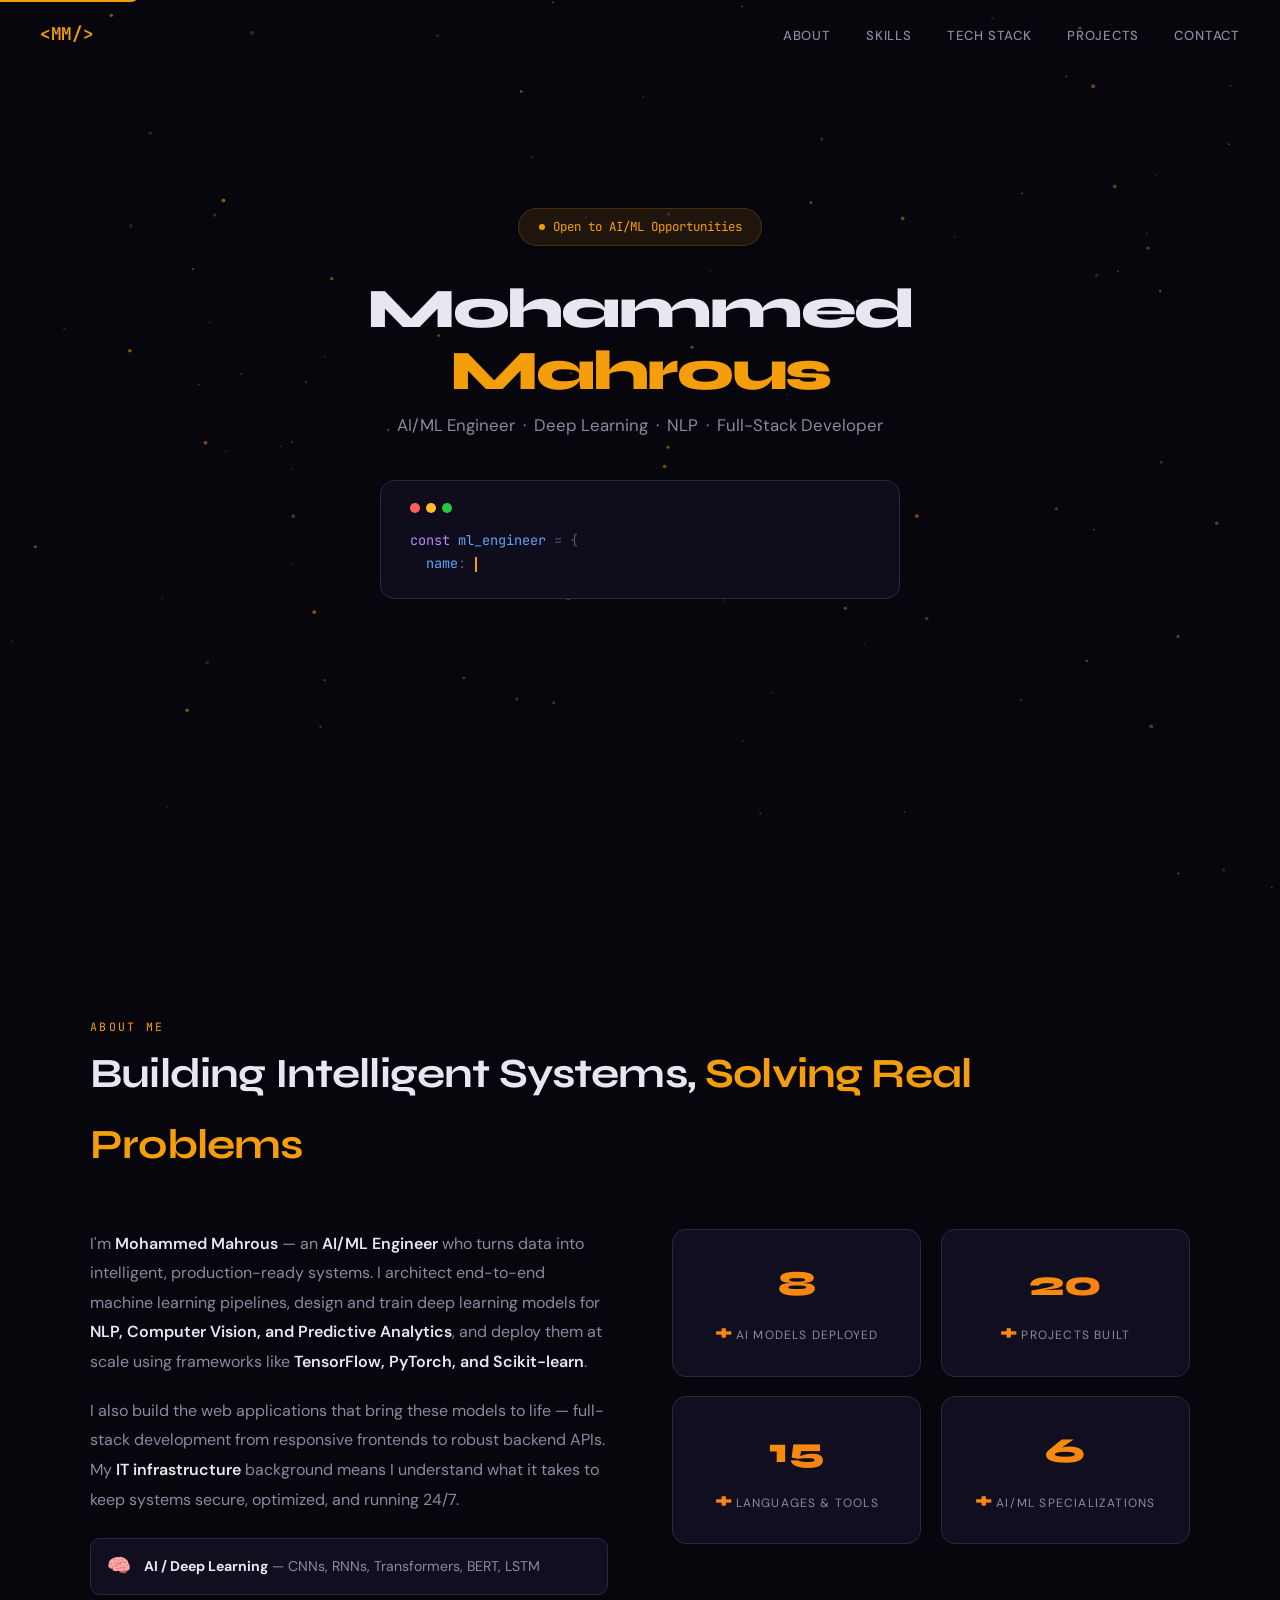
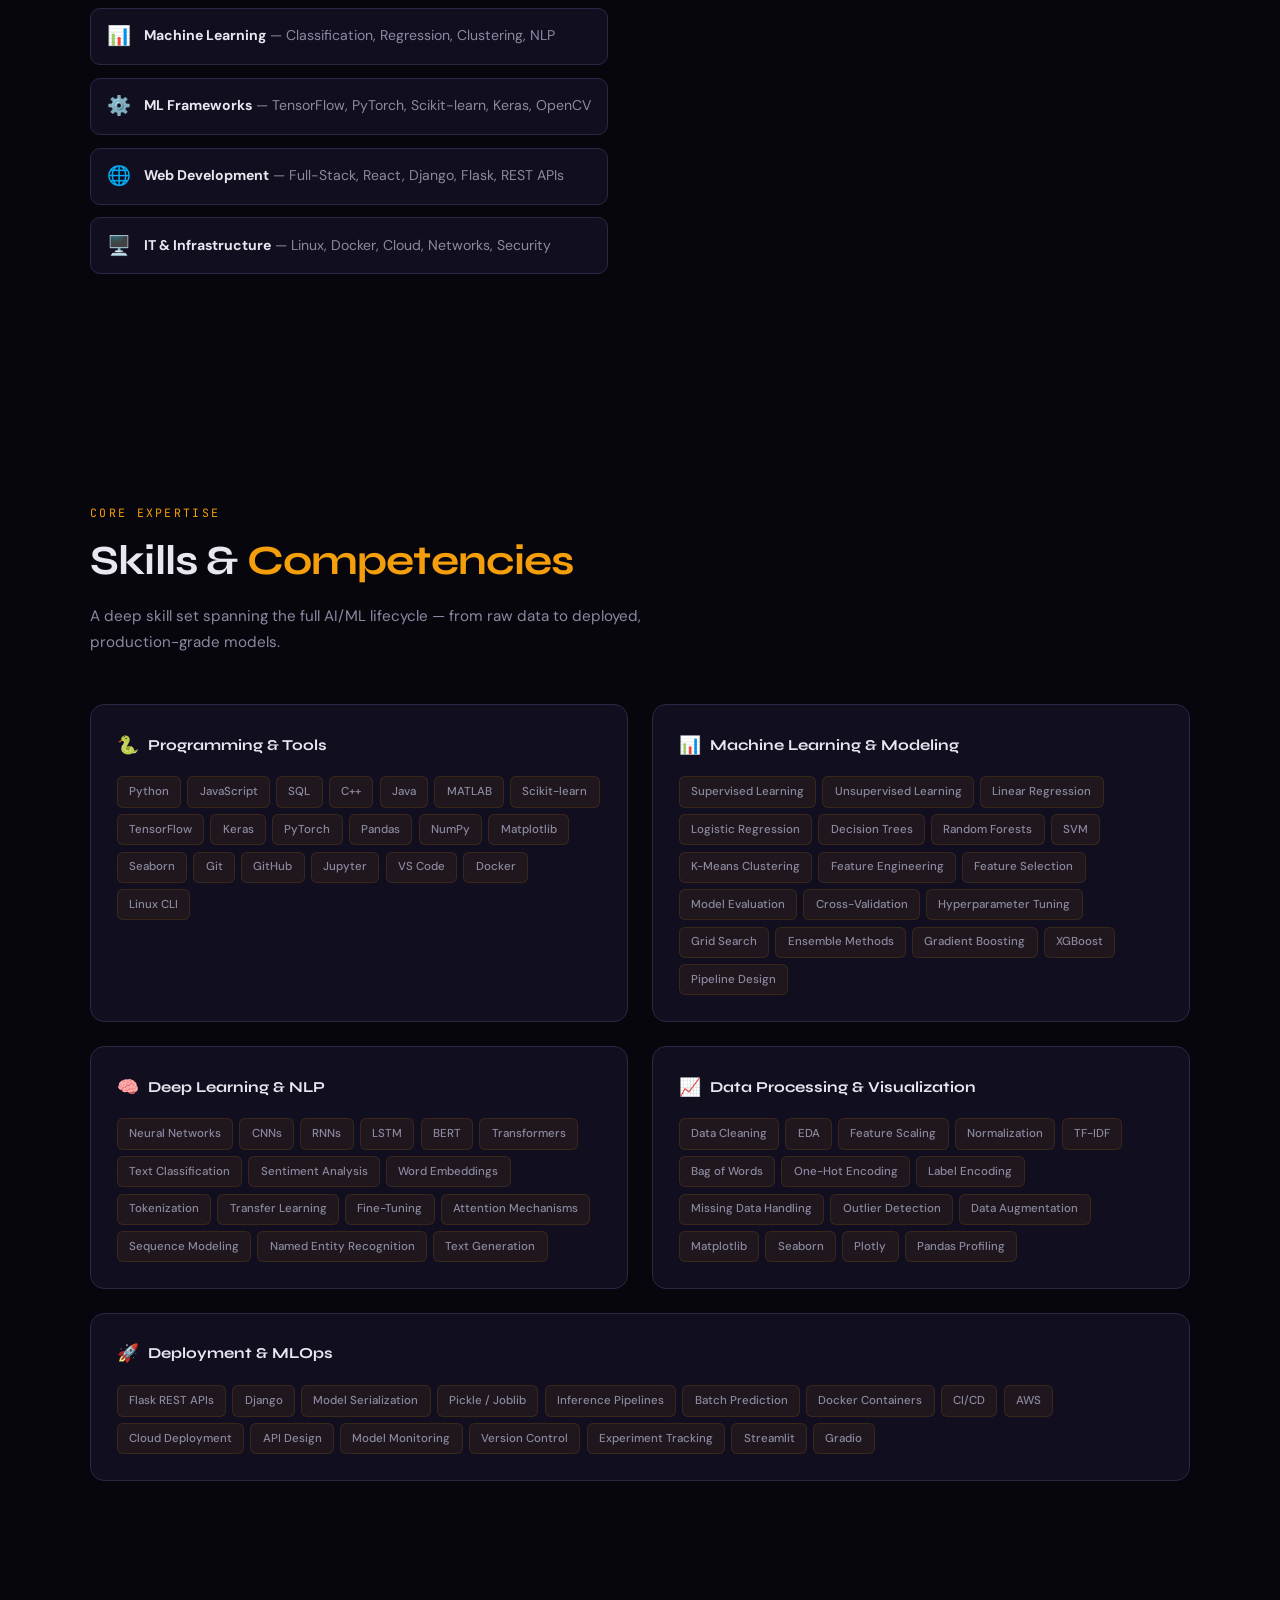
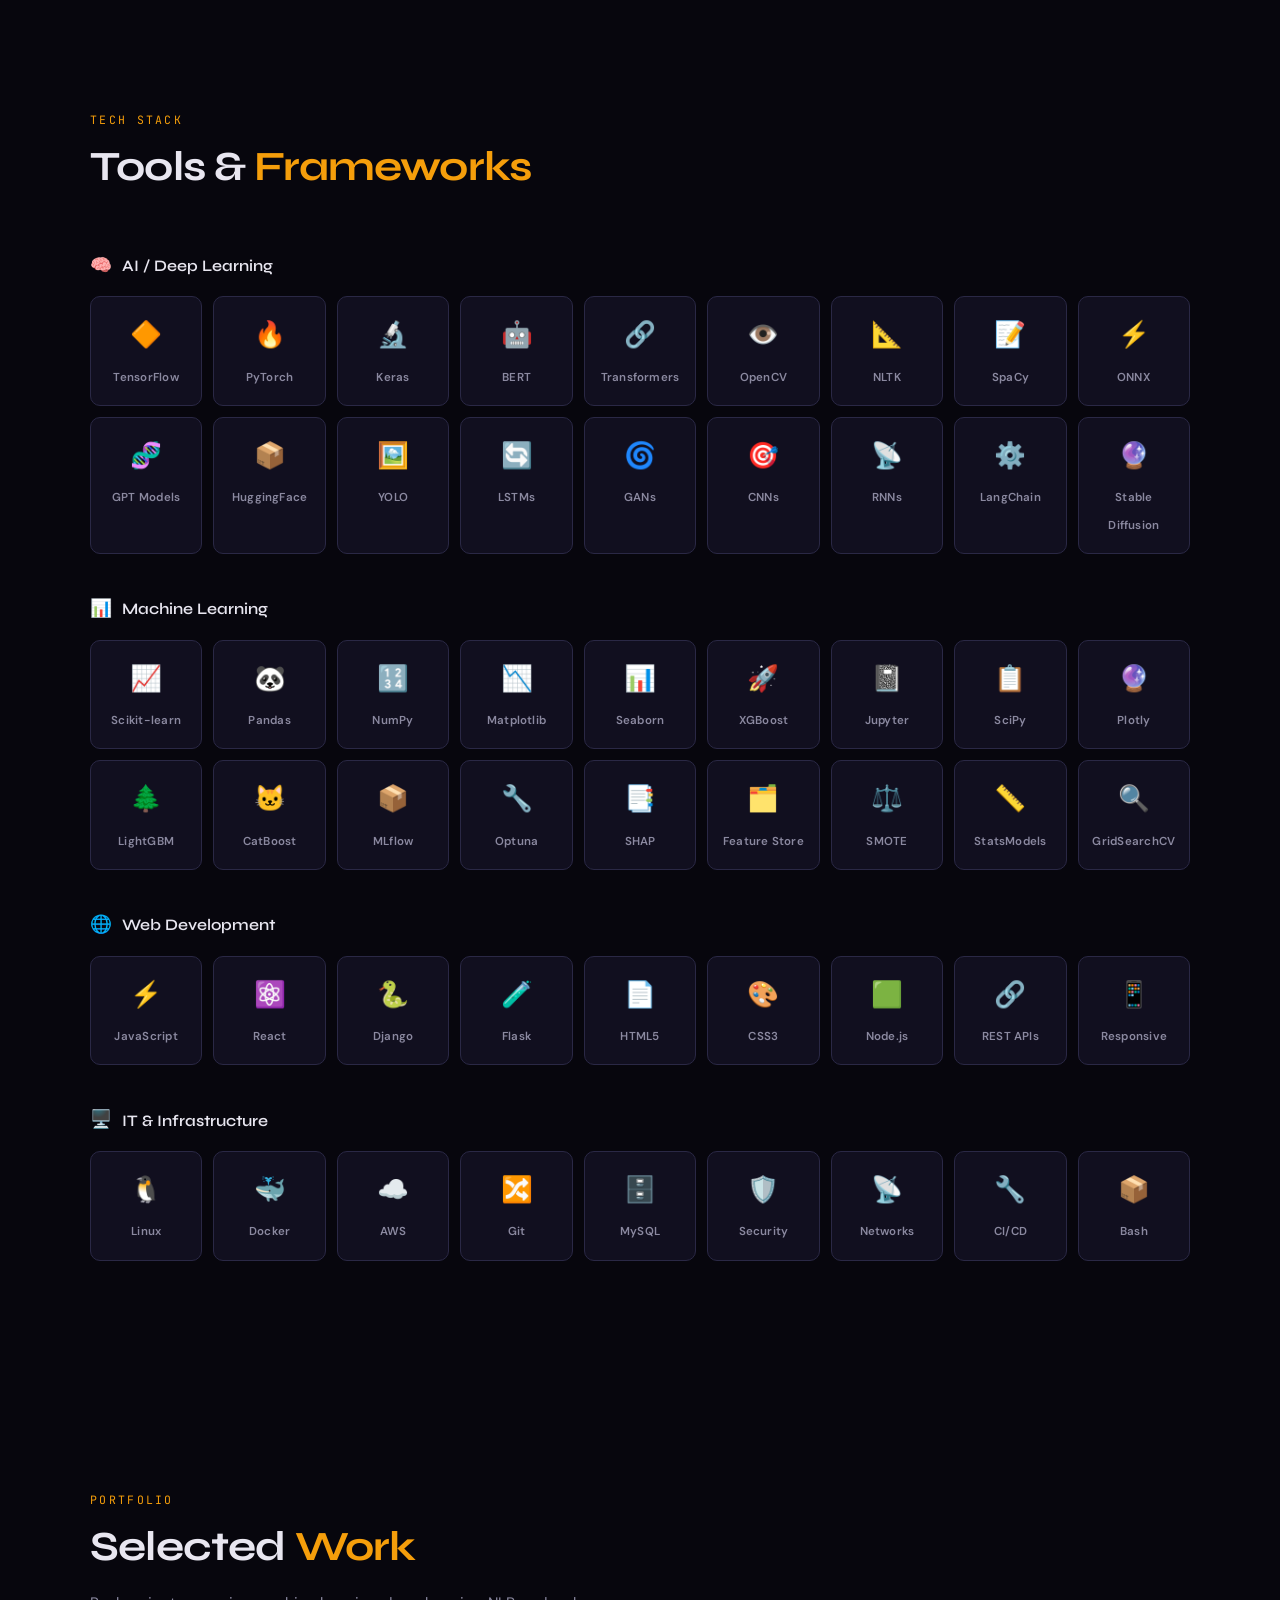
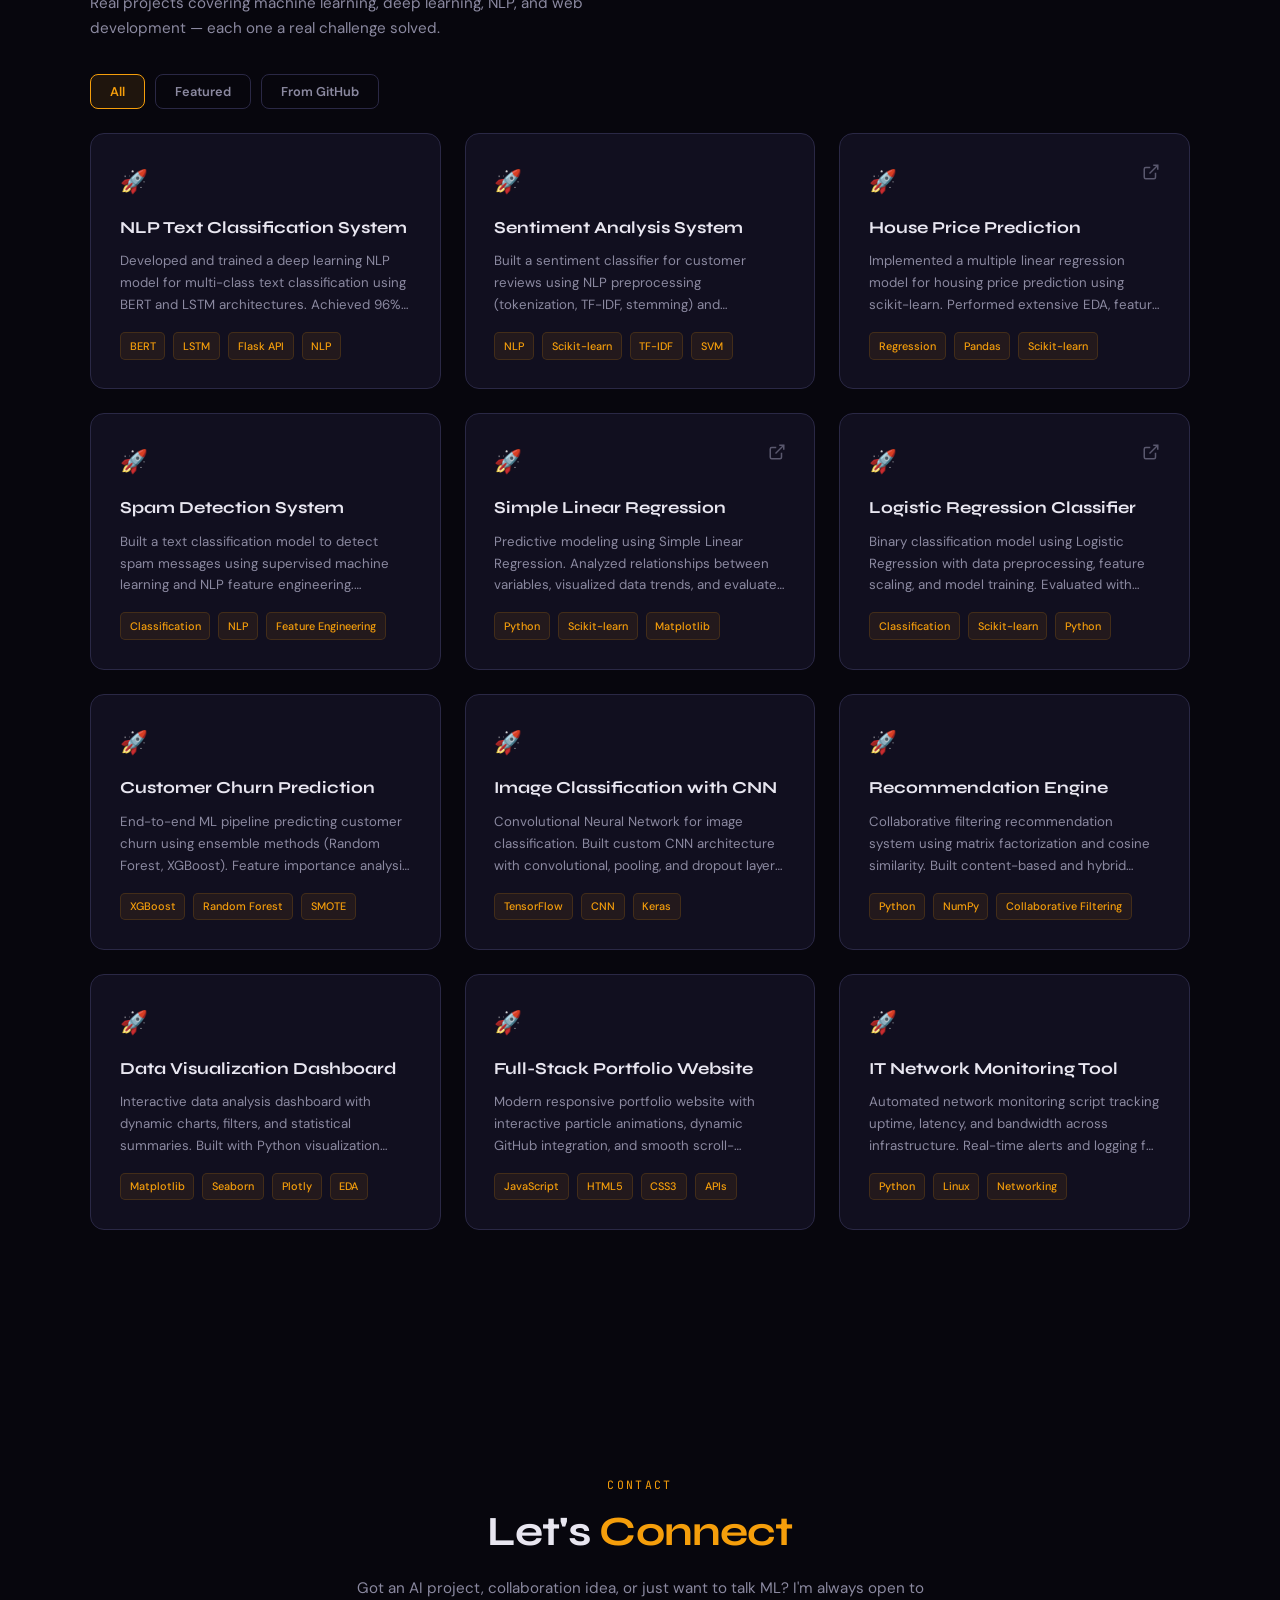
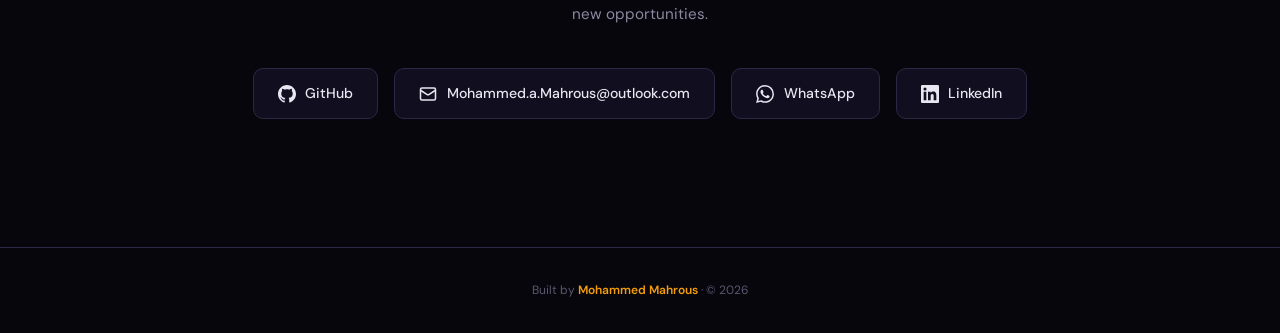
==== index.html @ 6caea6f2 "Improve SEO, accessibility and metadata" ====
<!DOCTYPE html>
<html lang="en">
<head>
<meta charset="UTF-8">
<meta name="viewport" content="width=device-width, initial-scale=1.0">
<title>Mohammed Mahrous — AI/ML Engineer</title>
<meta name="description" content="Mohammed Mahrous — AI/ML Engineer specializing in Deep Learning, NLP, Computer Vision, and Full-Stack Web Development.">
<link rel="canonical" href="https://reanuxm.github.io/">
<link rel="icon" href="favicon.svg" type="image/svg+xml">

<meta property="og:type" content="website">
<meta property="og:url" content="https://reanuxm.github.io/">
<meta property="og:site_name" content="Mohammed Mahrous">
<meta property="og:title" content="Mohammed Mahrous — AI/ML Engineer">
<meta property="og:description" content="AI/ML Engineer specializing in Deep Learning, NLP, Computer Vision, and Full-Stack Web Development.">
<meta property="og:image" content="https://reanuxm.github.io/favicon.svg">

<meta name="twitter:card" content="summary">
<meta name="twitter:title" content="Mohammed Mahrous — AI/ML Engineer">
<meta name="twitter:description" content="AI/ML Engineer specializing in Deep Learning, NLP, Computer Vision, and Full-Stack Web Development.">
<meta name="twitter:image" content="https://reanuxm.github.io/favicon.svg">

<script type="application/ld+json">
{
  "@context": "https://schema.org",
  "@type": "Person",
  "name": "Mohammed Mahrous",
  "jobTitle": "AI/ML Engineer",
  "url": "https://reanuxm.github.io/",
  "email": "mailto:Mohammed.a.Mahrous@outlook.com",
  "sameAs": [
    "https://github.com/ReanuxM",
    "https://www.linkedin.com/in/mohammed-a-mahrous",
    "https://wa.link/co2jyg"
  ],
  "knowsAbout": ["Machine Learning", "Deep Learning", "NLP", "Computer Vision", "Full-Stack Web Development"]
}
</script>

<link rel="preconnect" href="https://fonts.googleapis.com">
<link rel="preconnect" href="https://fonts.gstatic.com" crossorigin>
<link href="https://fonts.googleapis.com/css2?family=Syne:wght@400;500;600;700;800&family=DM+Sans:ital,wght@0,300;0,400;0,500;0,600;0,700;1,400&family=JetBrains+Mono:wght@400;500&display=swap" rel="stylesheet">
<style>
*,*::before,*::after{margin:0;padding:0;box-sizing:border-box}
:root{
  --void:#07060d;--depth:#110f1f;--surface:#1a1831;
  --amber:#f59e0b;--amber-glow:#fbbf24;--amber-dim:rgba(245,158,11,.1);
  --text:#e8e6f0;--text-dim:#8b89a0;--text-muted:#5a586e;--border:#2a2845;
  --gradient:linear-gradient(135deg,#f59e0b,#f97316);
  --font-display:'Syne',sans-serif;
  --font-body:'DM Sans',sans-serif;
  --font-mono:'JetBrains Mono',monospace;
}
html{scroll-behavior:smooth;scrollbar-width:thin;scrollbar-color:var(--amber) var(--void)}
body{font-family:var(--font-body);background:var(--void);color:var(--text);overflow-x:hidden;line-height:1.7}
a{color:inherit;text-decoration:none}
::selection{background:var(--amber);color:var(--void)}

.skip-link{position:absolute;top:-40px;left:0;background:var(--amber);color:var(--void);padding:.6rem 1.2rem;z-index:2000;border-radius:0 0 8px 0;font-weight:600;font-size:.85rem;transition:top .2s ease}
.skip-link:focus{top:0}

a:focus-visible,button:focus-visible,.tab-btn:focus-visible,.nav-toggle:focus-visible{outline:2px solid var(--amber);outline-offset:3px;border-radius:4px}

.scroll-progress{position:fixed;top:0;left:0;height:2px;background:var(--gradient);z-index:1001;width:0}

/* NAV */
nav{position:fixed;top:0;width:100%;padding:1.2rem 2.5rem;display:flex;justify-content:space-between;align-items:center;z-index:1000;transition:all .4s ease}
nav.scrolled{background:rgba(7,6,13,.88);backdrop-filter:blur(24px);border-bottom:1px solid var(--border)}
.nav-logo{font-family:var(--font-mono);font-weight:600;font-size:1.1rem;color:var(--amber);letter-spacing:-.02em}
.nav-links{display:flex;gap:2.2rem;list-style:none}
.nav-links a{font-size:.82rem;font-weight:500;letter-spacing:.06em;text-transform:uppercase;color:var(--text-dim);transition:color .3s;position:relative}
.nav-links a::after{content:'';position:absolute;bottom:-4px;left:0;width:0;height:1.5px;background:var(--amber);transition:width .3s}
.nav-links a:hover::after,.nav-links a.active::after{width:100%}
.nav-links a:hover,.nav-links a.active{color:var(--amber)}
.nav-toggle{display:none;flex-direction:column;gap:5px;cursor:pointer;z-index:1001;background:none;border:none}
.nav-toggle span{width:22px;height:2px;background:var(--text);transition:all .3s;display:block}
.nav-toggle.active span:nth-child(1){transform:rotate(45deg) translate(5px,5px)}
.nav-toggle.active span:nth-child(2){opacity:0}
.nav-toggle.active span:nth-child(3){transform:rotate(-45deg) translate(5px,-5px)}

/* HERO */
.hero{position:relative;min-height:100vh;display:flex;align-items:center;justify-content:center;overflow:hidden}
#particles-canvas{position:absolute;inset:0;z-index:0}
.hero-content{position:relative;z-index:1;text-align:center;padding:2rem;max-width:800px}
.hero-badge{display:inline-flex;align-items:center;gap:.5rem;font-family:var(--font-mono);font-size:.78rem;color:var(--amber);background:var(--amber-dim);border:1px solid rgba(245,158,11,.2);border-radius:100px;padding:.45rem 1.2rem;margin-bottom:2rem;opacity:0;transform:translateY(20px)}
.hero-badge .pulse{width:6px;height:6px;background:var(--amber);border-radius:50%;animation:pulse 2s ease infinite}
@keyframes pulse{0%,100%{box-shadow:0 0 0 0 rgba(245,158,11,.4)}70%{box-shadow:0 0 0 8px rgba(245,158,11,0)}}
.hero-name{font-family:var(--font-display);font-size:clamp(1.8rem,9vw,3.5rem);font-weight:800;letter-spacing:-.04em;line-height:1.12;margin-bottom:.5rem}
.hero-name .name-line{display:block;white-space:nowrap}
.hero-name .char{display:inline-block;opacity:0;transform:translateY(60px) rotateX(-40deg)}
.hero-name .char.show{opacity:1;transform:translateY(0) rotateX(0);transition:all .6s cubic-bezier(.16,1,.3,1)}
.hero-name .fname{color:var(--text)}
.hero-name .lname{color:var(--amber)}
.hero-subtitle{font-size:1.05rem;color:var(--text-dim);margin-bottom:2rem;opacity:0;transform:translateY(15px)}

.code-block{font-family:var(--font-mono);font-size:clamp(.68rem,1.2vw,.85rem);background:rgba(17,15,31,.85);border:1px solid var(--border);border-radius:14px;padding:1.4rem 1.8rem;text-align:left;display:inline-block;margin-top:.5rem;opacity:0;transform:translateY(25px);max-width:520px;width:100%;backdrop-filter:blur(12px)}
.code-dots{display:flex;gap:6px;margin-bottom:1rem}
.code-dots span{width:10px;height:10px;border-radius:50%;display:block}
.code-dots span:nth-child(1){background:#ff5f56}
.code-dots span:nth-child(2){background:#ffbd2e}
.code-dots span:nth-child(3){background:#27c93f}
.code-line{min-height:1.5em;white-space:pre-wrap}
.kw{color:#c084fc}.str{color:#34d399}.punc{color:var(--text-muted)}.prop{color:#60a5fa}.bool{color:#fb923c}
.code-cursor{display:inline-block;width:2px;height:1.1em;background:var(--amber);animation:blink 1s step-end infinite;vertical-align:text-bottom;margin-left:1px}
@keyframes blink{50%{opacity:0}}

.hero-cta{display:flex;gap:1rem;justify-content:center;margin-top:2.5rem;opacity:0;transform:translateY(20px)}
.btn{font-family:var(--font-body);font-weight:600;font-size:.88rem;padding:.85rem 2rem;border-radius:10px;cursor:pointer;transition:all .35s ease;border:none;display:inline-flex;align-items:center;gap:.5rem}
.btn-primary{background:var(--gradient);color:var(--void);box-shadow:0 4px 20px rgba(245,158,11,.2)}
.btn-primary:hover{box-shadow:0 8px 35px rgba(245,158,11,.4);transform:translateY(-3px)}
.btn-ghost{background:transparent;color:var(--text);border:1px solid var(--border)}
.btn-ghost:hover{border-color:var(--amber);color:var(--amber);transform:translateY(-3px)}

.scroll-hint{position:absolute;bottom:2.5rem;left:50%;transform:translateX(-50%);display:flex;flex-direction:column;align-items:center;gap:.5rem;opacity:0}
.scroll-hint.show{animation:fadeUp .6s forwards}
.scroll-hint span{font-size:.68rem;text-transform:uppercase;letter-spacing:.18em;color:var(--text-muted)}
.scroll-line{width:1px;height:36px;position:relative;overflow:hidden}
.scroll-line::after{content:'';position:absolute;top:-100%;left:0;width:100%;height:100%;background:var(--amber);animation:scrollDown 2s ease infinite}
@keyframes scrollDown{0%{top:-100%}50%{top:0}100%{top:100%}}
@keyframes fadeUp{to{opacity:1}}

/* SECTIONS */
section{padding:7rem 2.5rem}
.section-container{max-width:1100px;margin:0 auto}
.section-eyebrow{font-family:var(--font-mono);font-size:.72rem;color:var(--amber);text-transform:uppercase;letter-spacing:.2em;margin-bottom:.6rem}
.section-title{font-family:var(--font-display);font-size:clamp(1.7rem,4vw,2.6rem);font-weight:700;letter-spacing:-.02em;margin-bottom:.5rem}
.section-title em{font-style:normal;color:var(--amber)}
.section-desc{color:var(--text-dim);max-width:580px;font-size:.95rem}

/* ABOUT */
.about-grid{display:grid;grid-template-columns:1fr 1fr;gap:4rem;align-items:start;margin-top:3rem}
.about-text{font-size:1rem;color:var(--text-dim);line-height:1.85}
.about-text p+p{margin-top:1.2rem}
.about-text strong{color:var(--text);font-weight:600}
.about-highlights{display:flex;flex-direction:column;gap:.8rem;margin-top:1.5rem}
.highlight-item{display:flex;align-items:center;gap:.8rem;padding:.7rem 1rem;background:var(--depth);border:1px solid var(--border);border-radius:10px;font-size:.88rem;transition:all .4s ease}
.highlight-item:hover{border-color:var(--amber);transform:translateX(6px);box-shadow:0 4px 20px var(--amber-dim)}
.highlight-item .hi-icon{font-size:1.2rem;flex-shrink:0}
.highlight-item .hi-text{color:var(--text-dim)}
.highlight-item .hi-text strong{color:var(--text)}

.about-stats{display:grid;grid-template-columns:1fr 1fr;gap:1.2rem}
.stat-card{background:var(--depth);border:1px solid var(--border);border-radius:14px;padding:1.5rem;text-align:center;transition:all .45s cubic-bezier(.16,1,.3,1)}
.stat-card:hover{border-color:var(--amber);transform:translateY(-6px);box-shadow:0 12px 40px var(--amber-dim)}
.stat-number{font-family:var(--font-display);font-size:2.2rem;font-weight:800;background:var(--gradient);-webkit-background-clip:text;-webkit-text-fill-color:transparent;background-clip:text;display:block}
.stat-suffix{font-family:var(--font-display);font-size:1.4rem;font-weight:800;background:var(--gradient);-webkit-background-clip:text;-webkit-text-fill-color:transparent;background-clip:text}
.stat-label{font-size:.75rem;color:var(--text-dim);text-transform:uppercase;letter-spacing:.1em;margin-top:.25rem}

/* EXPERTISE (new Skills section) */
.expertise-grid{display:grid;grid-template-columns:1fr 1fr;gap:1.5rem;margin-top:3rem}
.expertise-card{background:var(--depth);border:1px solid var(--border);border-radius:14px;padding:1.6rem;transition:all .45s cubic-bezier(.16,1,.3,1)}
.expertise-card:hover{border-color:var(--amber);transform:translateY(-4px);box-shadow:0 12px 40px var(--amber-dim)}
.expertise-card-title{font-family:var(--font-display);font-size:.95rem;font-weight:700;margin-bottom:1rem;display:flex;align-items:center;gap:.6rem}
.expertise-card-title .ec-icon{font-size:1.1rem}
.expertise-tags{display:flex;flex-wrap:wrap;gap:.4rem}
.expertise-tag{font-size:.72rem;padding:.3rem .7rem;background:rgba(245,158,11,.06);border:1px solid rgba(245,158,11,.12);border-radius:6px;color:var(--text-dim);font-weight:500;transition:all .3s}
.expertise-tag:hover{border-color:var(--amber);color:var(--amber);background:var(--amber-dim)}

/* TECH STACK */
.skills-categories{display:flex;flex-direction:column;gap:2.5rem;margin-top:3rem}
.skill-category-title{font-family:var(--font-display);font-size:1rem;font-weight:600;color:var(--text);margin-bottom:1rem;display:flex;align-items:center;gap:.6rem}
.skill-category-title .cat-icon{font-size:1.1rem}
.skills-row{display:grid;grid-template-columns:repeat(auto-fill,minmax(110px,1fr));gap:.7rem}
.skill-card{background:var(--depth);border:1px solid var(--border);border-radius:10px;padding:1rem .6rem;text-align:center;transition:all .45s cubic-bezier(.16,1,.3,1);cursor:default}
.skill-card:hover{border-color:var(--amber);transform:translateY(-6px) scale(1.04);box-shadow:0 12px 40px var(--amber-dim)}
.skill-icon{font-size:1.6rem;margin-bottom:.3rem;display:block}
.skill-name{font-size:.72rem;font-weight:600;letter-spacing:.02em;color:var(--text-dim)}
.skill-card:hover .skill-name{color:var(--text)}

/* PROJECTS */
.projects-tabs{display:flex;gap:.6rem;margin-top:2rem;margin-bottom:1.5rem;flex-wrap:wrap}
.tab-btn{font-family:var(--font-body);font-size:.8rem;font-weight:600;padding:.5rem 1.2rem;border-radius:8px;border:1px solid var(--border);background:transparent;color:var(--text-dim);cursor:pointer;transition:all .3s}
.tab-btn.active,.tab-btn:hover{border-color:var(--amber);color:var(--amber);background:var(--amber-dim)}
.projects-grid{display:grid;grid-template-columns:repeat(auto-fill,minmax(320px,1fr));gap:1.5rem}
.project-card{background:var(--depth);border:1px solid var(--border);border-radius:14px;padding:1.8rem;transition:all .5s cubic-bezier(.16,1,.3,1);position:relative;overflow:hidden}
.project-card::before{content:'';position:absolute;top:0;left:0;right:0;height:2px;background:var(--gradient);opacity:0;transition:opacity .4s}
.project-card:hover{border-color:var(--amber);transform:translateY(-8px);box-shadow:0 20px 60px rgba(0,0,0,.5)}
.project-card:hover::before{opacity:1}
.project-header{display:flex;justify-content:space-between;align-items:flex-start;margin-bottom:.8rem}
.project-icon{font-size:1.4rem}
.project-links a{color:var(--text-muted);transition:color .3s;display:flex;align-items:center}
.project-links a:hover{color:var(--amber)}
.project-name{font-family:var(--font-display);font-size:1.05rem;font-weight:700;margin-bottom:.5rem}
.project-desc{font-size:.83rem;color:var(--text-dim);line-height:1.65;margin-bottom:1rem;display:-webkit-box;-webkit-line-clamp:3;-webkit-box-orient:vertical;overflow:hidden}
.project-meta{display:flex;gap:.5rem;flex-wrap:wrap}
.project-tag{font-size:.68rem;padding:.22rem .55rem;background:rgba(245,158,11,.08);border:1px solid rgba(245,158,11,.15);border-radius:5px;color:var(--amber);font-weight:500}
.project-lang{display:flex;align-items:center;gap:.3rem;font-size:.72rem;color:var(--text-dim)}
.lang-dot{width:8px;height:8px;border-radius:50%;display:inline-block}
.project-stat{display:flex;align-items:center;gap:.2rem;font-size:.72rem;color:var(--text-dim)}
.projects-loading{text-align:center;padding:3rem;color:var(--text-dim);font-family:var(--font-mono);font-size:.82rem}
.spinner{width:28px;height:28px;border:2px solid var(--border);border-top-color:var(--amber);border-radius:50%;animation:spin 1s linear infinite;margin:0 auto 1rem}
@keyframes spin{to{transform:rotate(360deg)}}

/* CONTACT */
.contact-section{text-align:center;padding:8rem 2.5rem}
.contact-section .section-desc{margin-left:auto;margin-right:auto;margin-bottom:2.5rem}
.contact-links{display:flex;gap:1rem;justify-content:center;flex-wrap:wrap}
.contact-link{display:flex;align-items:center;gap:.6rem;padding:.8rem 1.5rem;background:var(--depth);border:1px solid var(--border);border-radius:10px;font-weight:500;font-size:.88rem;transition:all .4s cubic-bezier(.16,1,.3,1)}
.contact-link:hover{border-color:var(--amber);color:var(--amber);transform:translateY(-4px);box-shadow:0 10px 30px var(--amber-dim)}
.contact-link svg{width:18px;height:18px;flex-shrink:0}
.copy-toast{position:absolute;top:-32px;left:50%;transform:translateX(-50%) translateY(8px);background:var(--amber);color:var(--void);font-size:.72rem;font-weight:700;padding:.3rem .8rem;border-radius:6px;opacity:0;pointer-events:none;transition:all .3s ease;white-space:nowrap}
.copy-toast.show{opacity:1;transform:translateX(-50%) translateY(0)}

footer{text-align:center;padding:2rem;border-top:1px solid var(--border);font-size:.75rem;color:var(--text-muted)}
footer strong{color:var(--amber);font-weight:600}

.reveal{opacity:0;transform:translateY(35px);transition:all .8s cubic-bezier(.16,1,.3,1)}
.reveal.visible{opacity:1;transform:translateY(0)}
.reveal-d1{transition-delay:.1s}.reveal-d2{transition-delay:.2s}.reveal-d3{transition-delay:.3s}.reveal-d4{transition-delay:.4s}.reveal-d5{transition-delay:.5s}

@media(max-width:768px){
  nav{padding:1rem 1.5rem}
  .nav-links{position:fixed;top:0;right:-100%;width:72%;height:100vh;background:rgba(17,15,31,.97);backdrop-filter:blur(20px);flex-direction:column;justify-content:center;align-items:center;gap:2rem;transition:right .4s ease;border-left:1px solid var(--border)}
  .nav-links.open{right:0}
  .nav-toggle{display:flex}
  .about-grid{grid-template-columns:1fr;gap:2.5rem}
  .expertise-grid{grid-template-columns:1fr}
  .skills-row{grid-template-columns:repeat(auto-fill,minmax(85px,1fr))}
  .projects-grid{grid-template-columns:1fr}
  .hero-cta{flex-direction:column;align-items:center}
  .code-block{padding:1rem 1.2rem}
  .contact-links{flex-direction:column;align-items:center}
  section{padding:4.5rem 1.2rem}
  .contact-section{padding:5rem 1.2rem}
}
@media(prefers-reduced-motion:reduce){
  *{animation-duration:.01ms!important;transition-duration:.01ms!important}
  .hero-name .char{opacity:1!important;transform:none!important}
  .reveal{opacity:1;transform:none}
}
</style>
</head>
<body>

<a href="#main" class="skip-link">Skip to content</a>

<div class="scroll-progress" id="scrollProgress"></div>

<nav id="navbar">
  <a href="#" class="nav-logo">&lt;MM/&gt;</a>
  <ul class="nav-links" id="navLinks">
    <li><a href="#about">About</a></li>
    <li><a href="#expertise">Skills</a></li>
    <li><a href="#stack">Tech Stack</a></li>
    <li><a href="#projects">Projects</a></li>
    <li><a href="#contact">Contact</a></li>
  </ul>
  <button class="nav-toggle" id="navToggle" aria-label="Toggle menu" aria-expanded="false" aria-controls="navLinks">
    <span></span><span></span><span></span>
  </button>
</nav>

<main id="main">
<!-- HERO -->
<section class="hero" id="hero">
  <canvas id="particles-canvas" aria-hidden="true"></canvas>
  <div class="hero-content">
    <div class="hero-badge" id="heroBadge"><span class="pulse" aria-hidden="true"></span>Open to AI/ML Opportunities</div>
    <h1 class="hero-name" id="heroName"></h1>
    <p class="hero-subtitle" id="heroSub">AI/ML Engineer &nbsp;·&nbsp; Deep Learning &nbsp;·&nbsp; NLP &nbsp;·&nbsp; Full-Stack Developer</p>
    <div class="code-block" id="codeBlock">
      <div class="code-dots" aria-hidden="true"><span></span><span></span><span></span></div>
      <div id="codeContent"></div>
    </div>
    <div class="hero-cta" id="heroCta">
      <a href="#projects" class="btn btn-primary">
        <svg width="16" height="16" viewBox="0 0 24 24" fill="none" stroke="currentColor" stroke-width="2.5"><path d="M2 3h6a4 4 0 0 1 4 4v14a3 3 0 0 0-3-3H2z"/><path d="M22 3h-6a4 4 0 0 0-4 4v14a3 3 0 0 1 3-3h7z"/></svg>
        View My Work
      </a>
      <a href="#contact" class="btn btn-ghost">Get In Touch</a>
    </div>
  </div>
  <div class="scroll-hint" id="scrollHint"><span>Scroll</span><div class="scroll-line" aria-hidden="true"></div></div>
</section>

<!-- ABOUT -->
<section id="about">
  <div class="section-container">
    <div class="reveal">
      <span class="section-eyebrow">About Me</span>
      <h2 class="section-title">Building Intelligent Systems, <em>Solving Real Problems</em></h2>
    </div>
    <div class="about-grid">
      <div class="reveal reveal-d1">
        <div class="about-text">
          <p>I'm <strong>Mohammed Mahrous</strong> — an <strong>AI/ML Engineer</strong> who turns data into intelligent, production-ready systems. I architect end-to-end machine learning pipelines, design and train deep learning models for <strong>NLP, Computer Vision, and Predictive Analytics</strong>, and deploy them at scale using frameworks like <strong>TensorFlow, PyTorch, and Scikit-learn</strong>.</p>
          <p>I also build the web applications that bring these models to life — full-stack development from responsive frontends to robust backend APIs. My <strong>IT infrastructure</strong> background means I understand what it takes to keep systems secure, optimized, and running 24/7.</p>
        </div>
        <div class="about-highlights">
          <div class="highlight-item"><span class="hi-icon" aria-hidden="true">🧠</span><span class="hi-text"><strong>AI / Deep Learning</strong> — CNNs, RNNs, Transformers, BERT, LSTM</span></div>
          <div class="highlight-item"><span class="hi-icon" aria-hidden="true">📊</span><span class="hi-text"><strong>Machine Learning</strong> — Classification, Regression, Clustering, NLP</span></div>
          <div class="highlight-item"><span class="hi-icon" aria-hidden="true">⚙️</span><span class="hi-text"><strong>ML Frameworks</strong> — TensorFlow, PyTorch, Scikit-learn, Keras, OpenCV</span></div>
          <div class="highlight-item"><span class="hi-icon" aria-hidden="true">🌐</span><span class="hi-text"><strong>Web Development</strong> — Full-Stack, React, Django, Flask, REST APIs</span></div>
          <div class="highlight-item"><span class="hi-icon" aria-hidden="true">🖥️</span><span class="hi-text"><strong>IT & Infrastructure</strong> — Linux, Docker, Cloud, Networks, Security</span></div>
        </div>
      </div>
      <div class="about-stats reveal reveal-d2">
        <div class="stat-card">
          <span><span class="stat-number" id="modelCount">0</span><span class="stat-suffix">+</span></span>
          <span class="stat-label">AI Models Deployed</span>
        </div>
        <div class="stat-card">
          <span><span class="stat-number" id="projectCount">0</span><span class="stat-suffix">+</span></span>
          <span class="stat-label">Projects Built</span>
        </div>
        <div class="stat-card">
          <span><span class="stat-number" id="langCount">0</span><span class="stat-suffix">+</span></span>
          <span class="stat-label">Languages & Tools</span>
        </div>
        <div class="stat-card">
          <span><span class="stat-number" id="specCount">0</span><span class="stat-suffix">+</span></span>
          <span class="stat-label">AI/ML Specializations</span>
        </div>
      </div>
    </div>
  </div>
</section>

<!-- EXPERTISE / SKILLS -->
<section id="expertise">
  <div class="section-container">
    <div class="reveal">
      <span class="section-eyebrow">Core Expertise</span>
      <h2 class="section-title">Skills & <em>Competencies</em></h2>
      <p class="section-desc">A deep skill set spanning the full AI/ML lifecycle — from raw data to deployed, production-grade models.</p>
    </div>
    <div class="expertise-grid">
      <div class="expertise-card reveal reveal-d1">
        <div class="expertise-card-title"><span class="ec-icon" aria-hidden="true">🐍</span> Programming & Tools</div>
        <div class="expertise-tags">
          <span class="expertise-tag">Python</span><span class="expertise-tag">JavaScript</span><span class="expertise-tag">SQL</span>
          <span class="expertise-tag">C++</span><span class="expertise-tag">Java</span><span class="expertise-tag">MATLAB</span>
          <span class="expertise-tag">Scikit-learn</span><span class="expertise-tag">TensorFlow</span><span class="expertise-tag">Keras</span>
          <span class="expertise-tag">PyTorch</span><span class="expertise-tag">Pandas</span><span class="expertise-tag">NumPy</span>
          <span class="expertise-tag">Matplotlib</span><span class="expertise-tag">Seaborn</span>
          <span class="expertise-tag">Git</span><span class="expertise-tag">GitHub</span><span class="expertise-tag">Jupyter</span>
          <span class="expertise-tag">VS Code</span><span class="expertise-tag">Docker</span><span class="expertise-tag">Linux CLI</span>
        </div>
      </div>
      <div class="expertise-card reveal reveal-d2">
        <div class="expertise-card-title"><span class="ec-icon" aria-hidden="true">📊</span> Machine Learning & Modeling</div>
        <div class="expertise-tags">
          <span class="expertise-tag">Supervised Learning</span><span class="expertise-tag">Unsupervised Learning</span>
          <span class="expertise-tag">Linear Regression</span><span class="expertise-tag">Logistic Regression</span>
          <span class="expertise-tag">Decision Trees</span><span class="expertise-tag">Random Forests</span>
          <span class="expertise-tag">SVM</span><span class="expertise-tag">K-Means Clustering</span>
          <span class="expertise-tag">Feature Engineering</span><span class="expertise-tag">Feature Selection</span>
          <span class="expertise-tag">Model Evaluation</span><span class="expertise-tag">Cross-Validation</span>
          <span class="expertise-tag">Hyperparameter Tuning</span><span class="expertise-tag">Grid Search</span>
          <span class="expertise-tag">Ensemble Methods</span><span class="expertise-tag">Gradient Boosting</span>
          <span class="expertise-tag">XGBoost</span><span class="expertise-tag">Pipeline Design</span>
        </div>
      </div>
      <div class="expertise-card reveal reveal-d3">
        <div class="expertise-card-title"><span class="ec-icon" aria-hidden="true">🧠</span> Deep Learning & NLP</div>
        <div class="expertise-tags">
          <span class="expertise-tag">Neural Networks</span><span class="expertise-tag">CNNs</span>
          <span class="expertise-tag">RNNs</span><span class="expertise-tag">LSTM</span>
          <span class="expertise-tag">BERT</span><span class="expertise-tag">Transformers</span>
          <span class="expertise-tag">Text Classification</span><span class="expertise-tag">Sentiment Analysis</span>
          <span class="expertise-tag">Word Embeddings</span><span class="expertise-tag">Tokenization</span>
          <span class="expertise-tag">Transfer Learning</span><span class="expertise-tag">Fine-Tuning</span>
          <span class="expertise-tag">Attention Mechanisms</span><span class="expertise-tag">Sequence Modeling</span>
          <span class="expertise-tag">Named Entity Recognition</span><span class="expertise-tag">Text Generation</span>
        </div>
      </div>
      <div class="expertise-card reveal reveal-d4">
        <div class="expertise-card-title"><span class="ec-icon" aria-hidden="true">📈</span> Data Processing & Visualization</div>
        <div class="expertise-tags">
          <span class="expertise-tag">Data Cleaning</span><span class="expertise-tag">EDA</span>
          <span class="expertise-tag">Feature Scaling</span><span class="expertise-tag">Normalization</span>
          <span class="expertise-tag">TF-IDF</span><span class="expertise-tag">Bag of Words</span>
          <span class="expertise-tag">One-Hot Encoding</span><span class="expertise-tag">Label Encoding</span>
          <span class="expertise-tag">Missing Data Handling</span><span class="expertise-tag">Outlier Detection</span>
          <span class="expertise-tag">Data Augmentation</span>
          <span class="expertise-tag">Matplotlib</span><span class="expertise-tag">Seaborn</span>
          <span class="expertise-tag">Plotly</span><span class="expertise-tag">Pandas Profiling</span>
        </div>
      </div>
      <div class="expertise-card reveal reveal-d5" style="grid-column:1/-1">
        <div class="expertise-card-title"><span class="ec-icon" aria-hidden="true">🚀</span> Deployment & MLOps</div>
        <div class="expertise-tags">
          <span class="expertise-tag">Flask REST APIs</span><span class="expertise-tag">Django</span>
          <span class="expertise-tag">Model Serialization</span><span class="expertise-tag">Pickle / Joblib</span>
          <span class="expertise-tag">Inference Pipelines</span><span class="expertise-tag">Batch Prediction</span>
          <span class="expertise-tag">Docker Containers</span><span class="expertise-tag">CI/CD</span>
          <span class="expertise-tag">AWS</span><span class="expertise-tag">Cloud Deployment</span>
          <span class="expertise-tag">API Design</span><span class="expertise-tag">Model Monitoring</span>
          <span class="expertise-tag">Version Control</span><span class="expertise-tag">Experiment Tracking</span>
          <span class="expertise-tag">Streamlit</span><span class="expertise-tag">Gradio</span>
        </div>
      </div>
    </div>
  </div>
</section>

<!-- TECH STACK -->
<section id="stack">
  <div class="section-container">
    <div class="reveal">
      <span class="section-eyebrow">Tech Stack</span>
      <h2 class="section-title">Tools & <em>Frameworks</em></h2>
    </div>
    <div class="skills-categories">
      <div class="reveal reveal-d1">
        <div class="skill-category-title"><span class="cat-icon" aria-hidden="true">🧠</span> AI / Deep Learning</div>
        <div class="skills-row">
          <div class="skill-card"><span class="skill-icon" aria-hidden="true">🔶</span><span class="skill-name">TensorFlow</span></div>
          <div class="skill-card"><span class="skill-icon" aria-hidden="true">🔥</span><span class="skill-name">PyTorch</span></div>
          <div class="skill-card"><span class="skill-icon" aria-hidden="true">🔬</span><span class="skill-name">Keras</span></div>
          <div class="skill-card"><span class="skill-icon" aria-hidden="true">🤖</span><span class="skill-name">BERT</span></div>
          <div class="skill-card"><span class="skill-icon" aria-hidden="true">🔗</span><span class="skill-name">Transformers</span></div>
          <div class="skill-card"><span class="skill-icon" aria-hidden="true">👁️</span><span class="skill-name">OpenCV</span></div>
          <div class="skill-card"><span class="skill-icon" aria-hidden="true">📐</span><span class="skill-name">NLTK</span></div>
          <div class="skill-card"><span class="skill-icon" aria-hidden="true">📝</span><span class="skill-name">SpaCy</span></div>
          <div class="skill-card"><span class="skill-icon" aria-hidden="true">⚡</span><span class="skill-name">ONNX</span></div>
          <div class="skill-card"><span class="skill-icon" aria-hidden="true">🧬</span><span class="skill-name">GPT Models</span></div>
          <div class="skill-card"><span class="skill-icon" aria-hidden="true">📦</span><span class="skill-name">HuggingFace</span></div>
          <div class="skill-card"><span class="skill-icon" aria-hidden="true">🖼️</span><span class="skill-name">YOLO</span></div>
          <div class="skill-card"><span class="skill-icon" aria-hidden="true">🔄</span><span class="skill-name">LSTMs</span></div>
          <div class="skill-card"><span class="skill-icon" aria-hidden="true">🌀</span><span class="skill-name">GANs</span></div>
          <div class="skill-card"><span class="skill-icon" aria-hidden="true">🎯</span><span class="skill-name">CNNs</span></div>
          <div class="skill-card"><span class="skill-icon" aria-hidden="true">📡</span><span class="skill-name">RNNs</span></div>
          <div class="skill-card"><span class="skill-icon" aria-hidden="true">⚙️</span><span class="skill-name">LangChain</span></div>
          <div class="skill-card"><span class="skill-icon" aria-hidden="true">🔮</span><span class="skill-name">Stable Diffusion</span></div>
        </div>
      </div>
      <div class="reveal reveal-d2">
        <div class="skill-category-title"><span class="cat-icon" aria-hidden="true">📊</span> Machine Learning</div>
        <div class="skills-row">
          <div class="skill-card"><span class="skill-icon" aria-hidden="true">📈</span><span class="skill-name">Scikit-learn</span></div>
          <div class="skill-card"><span class="skill-icon" aria-hidden="true">🐼</span><span class="skill-name">Pandas</span></div>
          <div class="skill-card"><span class="skill-icon" aria-hidden="true">🔢</span><span class="skill-name">NumPy</span></div>
          <div class="skill-card"><span class="skill-icon" aria-hidden="true">📉</span><span class="skill-name">Matplotlib</span></div>
          <div class="skill-card"><span class="skill-icon" aria-hidden="true">📊</span><span class="skill-name">Seaborn</span></div>
          <div class="skill-card"><span class="skill-icon" aria-hidden="true">🚀</span><span class="skill-name">XGBoost</span></div>
          <div class="skill-card"><span class="skill-icon" aria-hidden="true">📓</span><span class="skill-name">Jupyter</span></div>
          <div class="skill-card"><span class="skill-icon" aria-hidden="true">📋</span><span class="skill-name">SciPy</span></div>
          <div class="skill-card"><span class="skill-icon" aria-hidden="true">🔮</span><span class="skill-name">Plotly</span></div>
          <div class="skill-card"><span class="skill-icon" aria-hidden="true">🌲</span><span class="skill-name">LightGBM</span></div>
          <div class="skill-card"><span class="skill-icon" aria-hidden="true">🐱</span><span class="skill-name">CatBoost</span></div>
          <div class="skill-card"><span class="skill-icon" aria-hidden="true">📦</span><span class="skill-name">MLflow</span></div>
          <div class="skill-card"><span class="skill-icon" aria-hidden="true">🔧</span><span class="skill-name">Optuna</span></div>
          <div class="skill-card"><span class="skill-icon" aria-hidden="true">📑</span><span class="skill-name">SHAP</span></div>
          <div class="skill-card"><span class="skill-icon" aria-hidden="true">🗂️</span><span class="skill-name">Feature Store</span></div>
          <div class="skill-card"><span class="skill-icon" aria-hidden="true">⚖️</span><span class="skill-name">SMOTE</span></div>
          <div class="skill-card"><span class="skill-icon" aria-hidden="true">📏</span><span class="skill-name">StatsModels</span></div>
          <div class="skill-card"><span class="skill-icon" aria-hidden="true">🔍</span><span class="skill-name">GridSearchCV</span></div>
        </div>
      </div>
      <div class="reveal reveal-d3">
        <div class="skill-category-title"><span class="cat-icon" aria-hidden="true">🌐</span> Web Development</div>
        <div class="skills-row">
          <div class="skill-card"><span class="skill-icon" aria-hidden="true">⚡</span><span class="skill-name">JavaScript</span></div>
          <div class="skill-card"><span class="skill-icon" aria-hidden="true">⚛️</span><span class="skill-name">React</span></div>
          <div class="skill-card"><span class="skill-icon" aria-hidden="true">🐍</span><span class="skill-name">Django</span></div>
          <div class="skill-card"><span class="skill-icon" aria-hidden="true">🧪</span><span class="skill-name">Flask</span></div>
          <div class="skill-card"><span class="skill-icon" aria-hidden="true">📄</span><span class="skill-name">HTML5</span></div>
          <div class="skill-card"><span class="skill-icon" aria-hidden="true">🎨</span><span class="skill-name">CSS3</span></div>
          <div class="skill-card"><span class="skill-icon" aria-hidden="true">🟩</span><span class="skill-name">Node.js</span></div>
          <div class="skill-card"><span class="skill-icon" aria-hidden="true">🔗</span><span class="skill-name">REST APIs</span></div>
          <div class="skill-card"><span class="skill-icon" aria-hidden="true">📱</span><span class="skill-name">Responsive</span></div>
        </div>
      </div>
      <div class="reveal reveal-d4">
        <div class="skill-category-title"><span class="cat-icon" aria-hidden="true">🖥️</span> IT & Infrastructure</div>
        <div class="skills-row">
          <div class="skill-card"><span class="skill-icon" aria-hidden="true">🐧</span><span class="skill-name">Linux</span></div>
          <div class="skill-card"><span class="skill-icon" aria-hidden="true">🐳</span><span class="skill-name">Docker</span></div>
          <div class="skill-card"><span class="skill-icon" aria-hidden="true">☁️</span><span class="skill-name">AWS</span></div>
          <div class="skill-card"><span class="skill-icon" aria-hidden="true">🔀</span><span class="skill-name">Git</span></div>
          <div class="skill-card"><span class="skill-icon" aria-hidden="true">🗄️</span><span class="skill-name">MySQL</span></div>
          <div class="skill-card"><span class="skill-icon" aria-hidden="true">🛡️</span><span class="skill-name">Security</span></div>
          <div class="skill-card"><span class="skill-icon" aria-hidden="true">📡</span><span class="skill-name">Networks</span></div>
          <div class="skill-card"><span class="skill-icon" aria-hidden="true">🔧</span><span class="skill-name">CI/CD</span></div>
          <div class="skill-card"><span class="skill-icon" aria-hidden="true">📦</span><span class="skill-name">Bash</span></div>
        </div>
      </div>
    </div>
  </div>
</section>

<!-- PROJECTS -->
<section id="projects">
  <div class="section-container">
    <div class="reveal">
      <span class="section-eyebrow">Portfolio</span>
      <h2 class="section-title">Selected <em>Work</em></h2>
      <p class="section-desc">Real projects covering machine learning, deep learning, NLP, and web development — each one a real challenge solved.</p>
    </div>
    <div class="projects-tabs reveal reveal-d1">
      <button class="tab-btn active" data-tab="all">All</button>
      <button class="tab-btn" data-tab="featured">Featured</button>
      <button class="tab-btn" data-tab="github">From GitHub</button>
    </div>
    <div class="projects-grid" id="projectsGrid">
      <div class="projects-loading"><div class="spinner"></div>Loading projects...</div>
    </div>
  </div>
</section>

<!-- CONTACT -->
<section id="contact" class="contact-section">
  <div class="section-container">
    <div class="reveal">
      <span class="section-eyebrow">Contact</span>
      <h2 class="section-title">Let's <em>Connect</em></h2>
      <p class="section-desc">Got an AI project, collaboration idea, or just want to talk ML? I'm always open to new opportunities.</p>
    </div>
    <div class="contact-links reveal reveal-d1">
      <a href="https://github.com/ReanuxM" target="_blank" rel="noopener" class="contact-link">
        <svg viewBox="0 0 24 24" fill="currentColor"><path d="M12 0C5.37 0 0 5.37 0 12c0 5.3 3.438 9.8 8.205 11.385.6.113.82-.258.82-.577 0-.285-.01-1.04-.015-2.04-3.338.724-4.042-1.61-4.042-1.61-.546-1.385-1.335-1.755-1.335-1.755-1.087-.744.084-.729.084-.729 1.205.084 1.838 1.236 1.838 1.236 1.07 1.835 2.809 1.305 3.495.998.108-.776.417-1.305.76-1.605-2.665-.3-5.466-1.332-5.466-5.93 0-1.31.465-2.38 1.235-3.22-.135-.303-.54-1.523.105-3.176 0 0 1.005-.322 3.3 1.23.96-.267 1.98-.399 3-.405 1.02.006 2.04.138 3 .405 2.28-1.552 3.285-1.23 3.285-1.23.645 1.653.24 2.873.12 3.176.765.84 1.23 1.91 1.23 3.22 0 4.61-2.805 5.625-5.475 5.92.42.36.81 1.096.81 2.22 0 1.606-.015 2.896-.015 3.286 0 .315.21.694.825.576C20.565 21.795 24 17.295 24 12c0-6.63-5.37-12-12-12"/></svg>
        GitHub
      </a>
      <a href="mailto:Mohammed.a.Mahrous@outlook.com" onclick="navigator.clipboard.writeText('Mohammed.a.Mahrous@outlook.com').then(()=>{const t=this.querySelector('.copy-toast');t.classList.add('show');setTimeout(()=>t.classList.remove('show'),2000)})" class="contact-link" style="position:relative">
        <svg viewBox="0 0 24 24" fill="none" stroke="currentColor" stroke-width="2"><rect x="2" y="4" width="20" height="16" rx="2"/><path d="m22 7-8.97 5.7a1.94 1.94 0 0 1-2.06 0L2 7"/></svg>
        Mohammed.a.Mahrous@outlook.com
        <span class="copy-toast" role="status" aria-live="polite">Copied!</span>
      </a>
      <a href="https://wa.link/co2jyg" target="_blank" rel="noopener" class="contact-link">
        <svg viewBox="0 0 24 24" fill="currentColor"><path d="M17.472 14.382c-.297-.149-1.758-.867-2.03-.967-.273-.099-.471-.148-.67.15-.197.297-.767.966-.94 1.164-.173.199-.347.223-.644.075-.297-.15-1.255-.463-2.39-1.475-.883-.788-1.48-1.761-1.653-2.059-.173-.297-.018-.458.13-.606.134-.133.298-.347.446-.52.149-.174.198-.298.298-.497.099-.198.05-.371-.025-.52-.075-.149-.669-1.612-.916-2.207-.242-.579-.487-.5-.669-.51-.173-.008-.371-.01-.57-.01-.198 0-.52.074-.792.372-.272.297-1.04 1.016-1.04 2.479 0 1.462 1.065 2.875 1.213 3.074.149.198 2.096 3.2 5.077 4.487.709.306 1.262.489 1.694.625.712.227 1.36.195 1.871.118.571-.085 1.758-.719 2.006-1.413.248-.694.248-1.289.173-1.413-.074-.124-.272-.198-.57-.347m-5.421 7.403h-.004a9.87 9.87 0 01-5.031-1.378l-.361-.214-3.741.982.998-3.648-.235-.374a9.86 9.86 0 01-1.51-5.26c.001-5.45 4.436-9.884 9.888-9.884 2.64 0 5.122 1.03 6.988 2.898a9.825 9.825 0 012.893 6.994c-.003 5.45-4.437 9.884-9.885 9.884m8.413-18.297A11.815 11.815 0 0012.05 0C5.495 0 .16 5.335.157 11.892c0 2.096.547 4.142 1.588 5.945L.057 24l6.305-1.654a11.882 11.882 0 005.683 1.448h.005c6.554 0 11.89-5.335 11.893-11.893a11.821 11.821 0 00-3.48-8.413z"/></svg>
        WhatsApp
      </a>
      <a href="https://www.linkedin.com/in/mohammed-a-mahrous" target="_blank" rel="noopener" class="contact-link">
        <svg viewBox="0 0 24 24" fill="currentColor"><path d="M20.447 20.452h-3.554v-5.569c0-1.328-.027-3.037-1.852-3.037-1.853 0-2.136 1.445-2.136 2.939v5.667H9.351V9h3.414v1.561h.046c.477-.9 1.637-1.85 3.37-1.85 3.601 0 4.267 2.37 4.267 5.455v6.286zM5.337 7.433a2.062 2.062 0 01-2.063-2.065 2.064 2.064 0 112.063 2.065zm1.782 13.019H3.555V9h3.564v11.452zM22.225 0H1.771C.792 0 0 .774 0 1.729v20.542C0 23.227.792 24 1.771 24h20.451C23.2 24 24 23.227 24 22.271V1.729C24 .774 23.2 0 22.222 0h.003z"/></svg>
        LinkedIn
      </a>
    </div>
  </div>
</section>
</main>

<footer><p>Built by <strong>Mohammed Mahrous</strong> · &copy; <span id="year"></span></p></footer>

<script>
const GITHUB_USERNAME='ReanuxM';
const reduceMotion=window.matchMedia('(prefers-reduced-motion: reduce)').matches;

const FEATURED_PROJECTS=[
  {name:'NLP Text Classification System',desc:'Developed and trained a deep learning NLP model for multi-class text classification using BERT and LSTM architectures. Achieved 96% accuracy on test data. Deployed the trained model as a production-ready Flask REST API with real-time inference.',tags:['BERT','LSTM','Flask API','NLP'],type:'featured'},
  {name:'Sentiment Analysis System',desc:'Built a sentiment classifier for customer reviews using NLP preprocessing (tokenization, TF-IDF, stemming) and supervised ML models. Compared Naive Bayes, SVM, and Logistic Regression performance with comprehensive evaluation metrics.',tags:['NLP','Scikit-learn','TF-IDF','SVM'],type:'featured'},
  {name:'House Price Prediction',desc:'Implemented a multiple linear regression model for housing price prediction using scikit-learn. Performed extensive EDA, feature engineering, multicollinearity analysis, and model evaluation with MAE, RMSE, and R-squared metrics.',tags:['Regression','Pandas','Scikit-learn'],url:'https://github.com/ReanuxM/Machine-Learning-with-Python/blob/main/Machine%20Learning%20with%20Python/Lab2/Multiple%20Linear%20Regression.ipynb',type:'featured'},
  {name:'Spam Detection System',desc:'Built a text classification model to detect spam messages using supervised machine learning and NLP feature engineering. Implemented Bag of Words, TF-IDF vectorization, and evaluated with precision, recall, and F1-score.',tags:['Classification','NLP','Feature Engineering'],type:'featured'},
  {name:'Simple Linear Regression',desc:'Predictive modeling using Simple Linear Regression. Analyzed relationships between variables, visualized data trends, and evaluated accuracy with MAE, MSE, and R-squared metrics on real-world datasets.',tags:['Python','Scikit-learn','Matplotlib'],url:'https://github.com/ReanuxM/Machine-Learning-with-Python/blob/main/Machine%20Learning%20with%20Python/Lab1/simple_linear_regression.ipynb',type:'featured'},
  {name:'Logistic Regression Classifier',desc:'Binary classification model using Logistic Regression with data preprocessing, feature scaling, and model training. Evaluated with confusion matrix, precision, recall, F1-score, and ROC-AUC curve analysis.',tags:['Classification','Scikit-learn','Python'],url:'https://github.com/ReanuxM/Machine-Learning-with-Python/blob/main/Machine%20Learning%20with%20Python/Lab3_Logistic_Regression/Logistic_Regression.ipynb',type:'featured'},
  {name:'Customer Churn Prediction',desc:'End-to-end ML pipeline predicting customer churn using ensemble methods (Random Forest, XGBoost). Feature importance analysis, SMOTE for class imbalance, and hyperparameter tuning with GridSearchCV.',tags:['XGBoost','Random Forest','SMOTE'],type:'featured'},
  {name:'Image Classification with CNN',desc:'Convolutional Neural Network for image classification. Built custom CNN architecture with convolutional, pooling, and dropout layers. Trained with data augmentation and achieved strong generalization on unseen data.',tags:['TensorFlow','CNN','Keras'],type:'featured'},
  {name:'Recommendation Engine',desc:'Collaborative filtering recommendation system using matrix factorization and cosine similarity. Built content-based and hybrid approaches for personalized item recommendations.',tags:['Python','NumPy','Collaborative Filtering'],type:'featured'},
  {name:'Data Visualization Dashboard',desc:'Interactive data analysis dashboard with dynamic charts, filters, and statistical summaries. Built with Python visualization libraries for exploratory data analysis on real-world datasets.',tags:['Matplotlib','Seaborn','Plotly','EDA'],type:'featured'},
  {name:'Full-Stack Portfolio Website',desc:'Modern responsive portfolio website with interactive particle animations, dynamic GitHub integration, and smooth scroll-triggered transitions. Built with vanilla JS, CSS animations, and GitHub Pages deployment.',tags:['JavaScript','HTML5','CSS3','APIs'],type:'featured'},
  {name:'IT Network Monitoring Tool',desc:'Automated network monitoring script tracking uptime, latency, and bandwidth across infrastructure. Real-time alerts and logging for system administration and troubleshooting.',tags:['Python','Linux','Networking'],type:'featured'},
];

// ============== PARTICLES ==============
(function(){
  const c=document.getElementById('particles-canvas'),ctx=c.getContext('2d');
  let ps=[],mouse={x:null,y:null},w,h;
  function resize(){w=c.width=window.innerWidth;h=c.height=window.innerHeight}
  resize();window.addEventListener('resize',resize);
  c.addEventListener('mousemove',e=>{mouse.x=e.x;mouse.y=e.y});
  c.addEventListener('mouseleave',()=>{mouse.x=null;mouse.y=null});
  class P{
    constructor(){this.x=Math.random()*w;this.y=Math.random()*h;this.s=Math.random()*1.5+.5;this.vx=(Math.random()-.5)*.25;this.vy=(Math.random()-.5)*.25;this.o=Math.random()*.4+.15}
    update(){this.x+=this.vx;this.y+=this.vy;if(this.x<0||this.x>w)this.vx*=-1;if(this.y<0||this.y>h)this.vy*=-1;if(mouse.x!==null){const dx=mouse.x-this.x,dy=mouse.y-this.y,d=Math.sqrt(dx*dx+dy*dy);if(d<150){const f=(150-d)/150;this.x-=dx*f*.015;this.y-=dy*f*.015}}}
    draw(){ctx.fillStyle=`rgba(245,158,11,${this.o})`;ctx.beginPath();ctx.arc(this.x,this.y,this.s,0,Math.PI*2);ctx.fill()}
  }
  const n=Math.min(Math.floor(w*h/9000),100);
  for(let i=0;i<n;i++)ps.push(new P);
  function loop(){ctx.clearRect(0,0,w,h);for(let i=0;i<ps.length;i++){ps[i].update();ps[i].draw();for(let j=i+1;j<ps.length;j++){const dx=ps[i].x-ps[j].x,dy=ps[i].y-ps[j].y,d=Math.sqrt(dx*dx+dy*dy);if(d<110){ctx.strokeStyle=`rgba(245,158,11,${.06*(1-d/110)})`;ctx.lineWidth=.5;ctx.beginPath();ctx.moveTo(ps[i].x,ps[i].y);ctx.lineTo(ps[j].x,ps[j].y);ctx.stroke()}}}requestAnimationFrame(loop)}
  if(reduceMotion){ctx.clearRect(0,0,w,h);ps.forEach(p=>p.draw());}else{loop();}
})();

// ============== HERO ==============
(function(){
  const nameEl=document.getElementById('heroName');
  const first='Mohammed',last='Mahrous';
  function addChars(text,cls,container,startDelay){
    text.split('').forEach((ch,i)=>{const span=document.createElement('span');span.className='char '+cls;span.textContent=ch;span.dataset.delay=startDelay+i*55;container.appendChild(span)});
  }
  const l1=document.createElement('span');l1.className='name-line';nameEl.appendChild(l1);
  const l2=document.createElement('span');l2.className='name-line';nameEl.appendChild(l2);
  addChars(first,'fname',l1,500);
  addChars(last,'lname',l2,500+first.length*55);
  setTimeout(()=>{document.querySelectorAll('.hero-name .char').forEach(c=>{setTimeout(()=>c.classList.add('show'),+c.dataset.delay)})},100);

  setTimeout(()=>{const b=document.getElementById('heroBadge');b.style.transition='all .6s ease';b.style.opacity='1';b.style.transform='translateY(0)'},300);
  setTimeout(()=>{const s=document.getElementById('heroSub');s.style.transition='all .6s ease';s.style.opacity='1';s.style.transform='translateY(0)'},1400);

  const codeBlock=document.getElementById('codeBlock'),codeContent=document.getElementById('codeContent');
  const segs=[
    {t:'const ',c:'kw'},{t:'ml_engineer',c:'prop'},{t:' = {\n',c:'punc'},
    {t:'  name',c:'prop'},{t:': ',c:'punc'},{t:"'Mohammed Mahrous'",c:'str'},{t:',\n',c:'punc'},
    {t:'  role',c:'prop'},{t:': ',c:'punc'},{t:"'AI/ML Engineer'",c:'str'},{t:',\n',c:'punc'},
    {t:'  ai',c:'prop'},{t:': ',c:'punc'},{t:"['BERT','LSTM','CNN']",c:'str'},{t:',\n',c:'punc'},
    {t:'  ml',c:'prop'},{t:': ',c:'punc'},{t:"['TF','PyTorch','Sklearn']",c:'str'},{t:',\n',c:'punc'},
    {t:'  hireable',c:'prop'},{t:': ',c:'punc'},{t:'true',c:'bool'},{t:'\n',c:'punc'},
    {t:'};',c:'punc'}
  ];
  setTimeout(()=>{
    codeBlock.style.transition='all .7s ease';codeBlock.style.opacity='1';codeBlock.style.transform='translateY(0)';
    let line=document.createElement('div');line.className='code-line';codeContent.appendChild(line);
    if(reduceMotion){
      segs.forEach(seg=>{
        const parts=seg.t.split('\n');
        parts.forEach((part,i)=>{
          if(part){const s=document.createElement('span');s.className=seg.c;s.textContent=part;line.appendChild(s)}
          if(i<parts.length-1){line=document.createElement('div');line.className='code-line';codeContent.appendChild(line)}
        });
      });
      return;
    }
    const cur=document.createElement('span');cur.className='code-cursor';
    let si=0,ci=0;
    function type(){
      if(si>=segs.length){cur.remove();return}
      const ch=segs[si].t[ci];
      if(ch==='\n'){cur.remove();line=document.createElement('div');line.className='code-line';codeContent.appendChild(line);line.appendChild(cur)}
      else{cur.remove();const s=document.createElement('span');s.className=segs[si].c;s.textContent=ch;line.appendChild(s);line.appendChild(cur)}
      ci++;if(ci>=segs[si].t.length){si++;ci=0}
      setTimeout(type,28+Math.random()*22);
    }
    line.appendChild(cur);type();
  },1600);

  setTimeout(()=>{const c=document.getElementById('heroCta');c.style.transition='all .6s ease';c.style.opacity='1';c.style.transform='translateY(0)'},3400);
  setTimeout(()=>document.getElementById('scrollHint').classList.add('show'),3800);
})();

// ============== SCROLL ==============
const observer=new IntersectionObserver(entries=>{entries.forEach(e=>{if(e.isIntersecting)e.target.classList.add('visible')})},{threshold:.1});
document.querySelectorAll('.reveal').forEach(el=>observer.observe(el));

window.addEventListener('scroll',()=>{
  document.getElementById('navbar').classList.toggle('scrolled',window.scrollY>50);
  document.getElementById('scrollProgress').style.width=(window.scrollY/(document.body.scrollHeight-window.innerHeight))*100+'%';
});
document.getElementById('navToggle').addEventListener('click',function(){this.classList.toggle('active');const open=document.getElementById('navLinks').classList.toggle('open');this.setAttribute('aria-expanded',open)});
document.querySelectorAll('#navLinks a').forEach(a=>a.addEventListener('click',()=>{document.getElementById('navLinks').classList.remove('open');document.getElementById('navToggle').classList.remove('active');document.getElementById('navToggle').setAttribute('aria-expanded','false')}));

// ============== COUNTERS ==============
function animateNum(id,target){
  const el=document.getElementById(id);if(!el)return;
  let cur=0;const step=Math.max(1,Math.floor(target/35));
  const iv=setInterval(()=>{cur+=step;if(cur>=target){cur=target;clearInterval(iv)}el.textContent=cur},30);
}
const aboutObs=new IntersectionObserver(entries=>{entries.forEach(e=>{if(e.isIntersecting){animateNum('modelCount',8);animateNum('projectCount',20);animateNum('langCount',15);animateNum('specCount',6);aboutObs.disconnect()}})},{threshold:.3});
document.querySelectorAll('.about-stats').forEach(el=>aboutObs.observe(el));

// ============== PROJECTS ==============
const langColors={JavaScript:'#f1e05a',TypeScript:'#3178c6',Python:'#3572A5',Java:'#b07219',HTML:'#e34c26',CSS:'#563d7c','Jupyter Notebook':'#DA5B0B',Shell:'#89e051',C:'#555','C++':'#f34b7d'};
let allProjects=[];
let githubError=null;
function renderProjects(tab){
  const grid=document.getElementById('projectsGrid');
  let list=allProjects;
  if(tab==='featured')list=allProjects.filter(p=>p.type==='featured');
  if(tab==='github')list=allProjects.filter(p=>p.type==='github');
  if(!list.length){
    const msg=tab==='github'&&githubError==='rate-limited'?'GitHub API rate limit reached — try again later.'
      :tab==='github'&&githubError?'Could not load GitHub projects right now.'
      :'No projects in this category.';
    grid.innerHTML='<p class="projects-loading">'+msg+'</p>';return;
  }
  grid.innerHTML='';
  list.forEach((p,i)=>{
    const card=document.createElement('div');card.className='project-card reveal';card.style.transitionDelay=i*.06+'s';
    let meta='';
    if(p.tags)meta=p.tags.map(t=>'<span class="project-tag">'+t+'</span>').join('');
    if(p.language)meta+='<span class="project-lang"><span class="lang-dot" aria-hidden="true" style="background:'+(langColors[p.language]||'#888')+'"></span>'+p.language+'</span>';
    if(p.stars)meta+='<span class="project-stat">★ '+p.stars+'</span>';
    if(p.forks)meta+='<span class="project-stat">⑂ '+p.forks+'</span>';
    card.innerHTML='<div class="project-header"><span class="project-icon" aria-hidden="true">'+(p.type==='github'?'📂':'🚀')+'</span><div class="project-links">'+(p.url?'<a href="'+p.url+'" target="_blank" rel="noopener"><svg width="18" height="18" viewBox="0 0 24 24" fill="none" stroke="currentColor" stroke-width="2"><path d="M18 13v6a2 2 0 0 1-2 2H5a2 2 0 0 1-2-2V8a2 2 0 0 1 2-2h6"/><polyline points="15 3 21 3 21 9"/><line x1="10" y1="14" x2="21" y2="3"/></svg></a>':'')+'</div></div><h3 class="project-name">'+p.name+'</h3><p class="project-desc">'+p.desc+'</p><div class="project-meta">'+meta+'</div>';
    grid.appendChild(card);observer.observe(card);
  });
}
document.querySelectorAll('.tab-btn').forEach(btn=>{btn.addEventListener('click',()=>{document.querySelectorAll('.tab-btn').forEach(b=>b.classList.remove('active'));btn.classList.add('active');renderProjects(btn.dataset.tab)})});

async function fetchGitHub(){
  allProjects=[...FEATURED_PROJECTS];
  try{
    const res=await fetch('https://api.github.com/users/'+GITHUB_USERNAME+'/repos?sort=updated&per_page=30');
    if(res.status===403){githubError='rate-limited';throw new Error('GitHub API rate limit reached')}
    if(!res.ok){githubError='error';throw new Error('GitHub API error '+res.status)}
    const repos=await res.json();
    repos.filter(r=>!r.fork).sort((a,b)=>b.stargazers_count-a.stargazers_count).slice(0,12).forEach(r=>{
      allProjects.push({name:r.name,desc:r.description||'A project built during development labs and coursework.',language:r.language,stars:r.stargazers_count||0,forks:r.forks_count||0,url:r.html_url,type:'github'});
    });
  }catch(e){console.warn('GitHub:',e);if(!githubError)githubError='error'}
  renderProjects(document.querySelector('.tab-btn.active')?.dataset.tab||'all');
}
fetchGitHub();

document.getElementById('year').textContent=new Date().getFullYear();
</script>
</body>
</html>
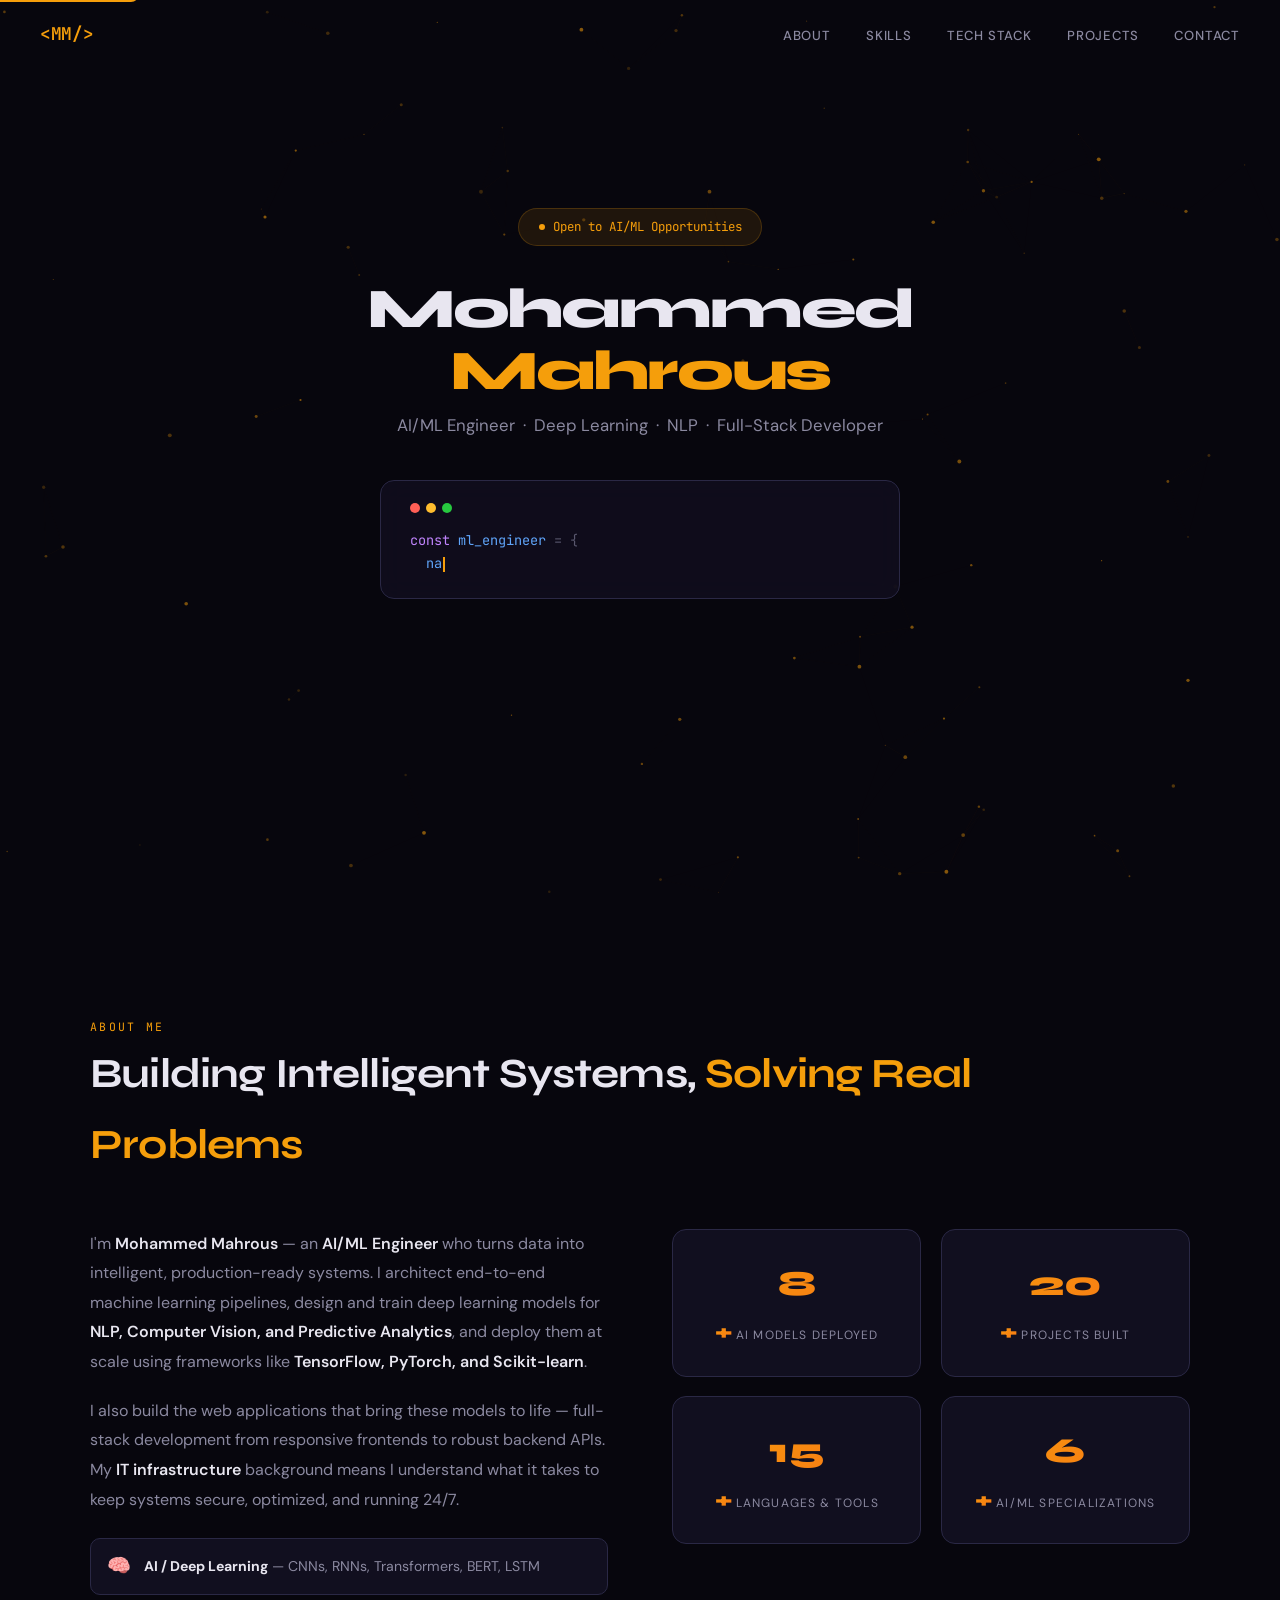
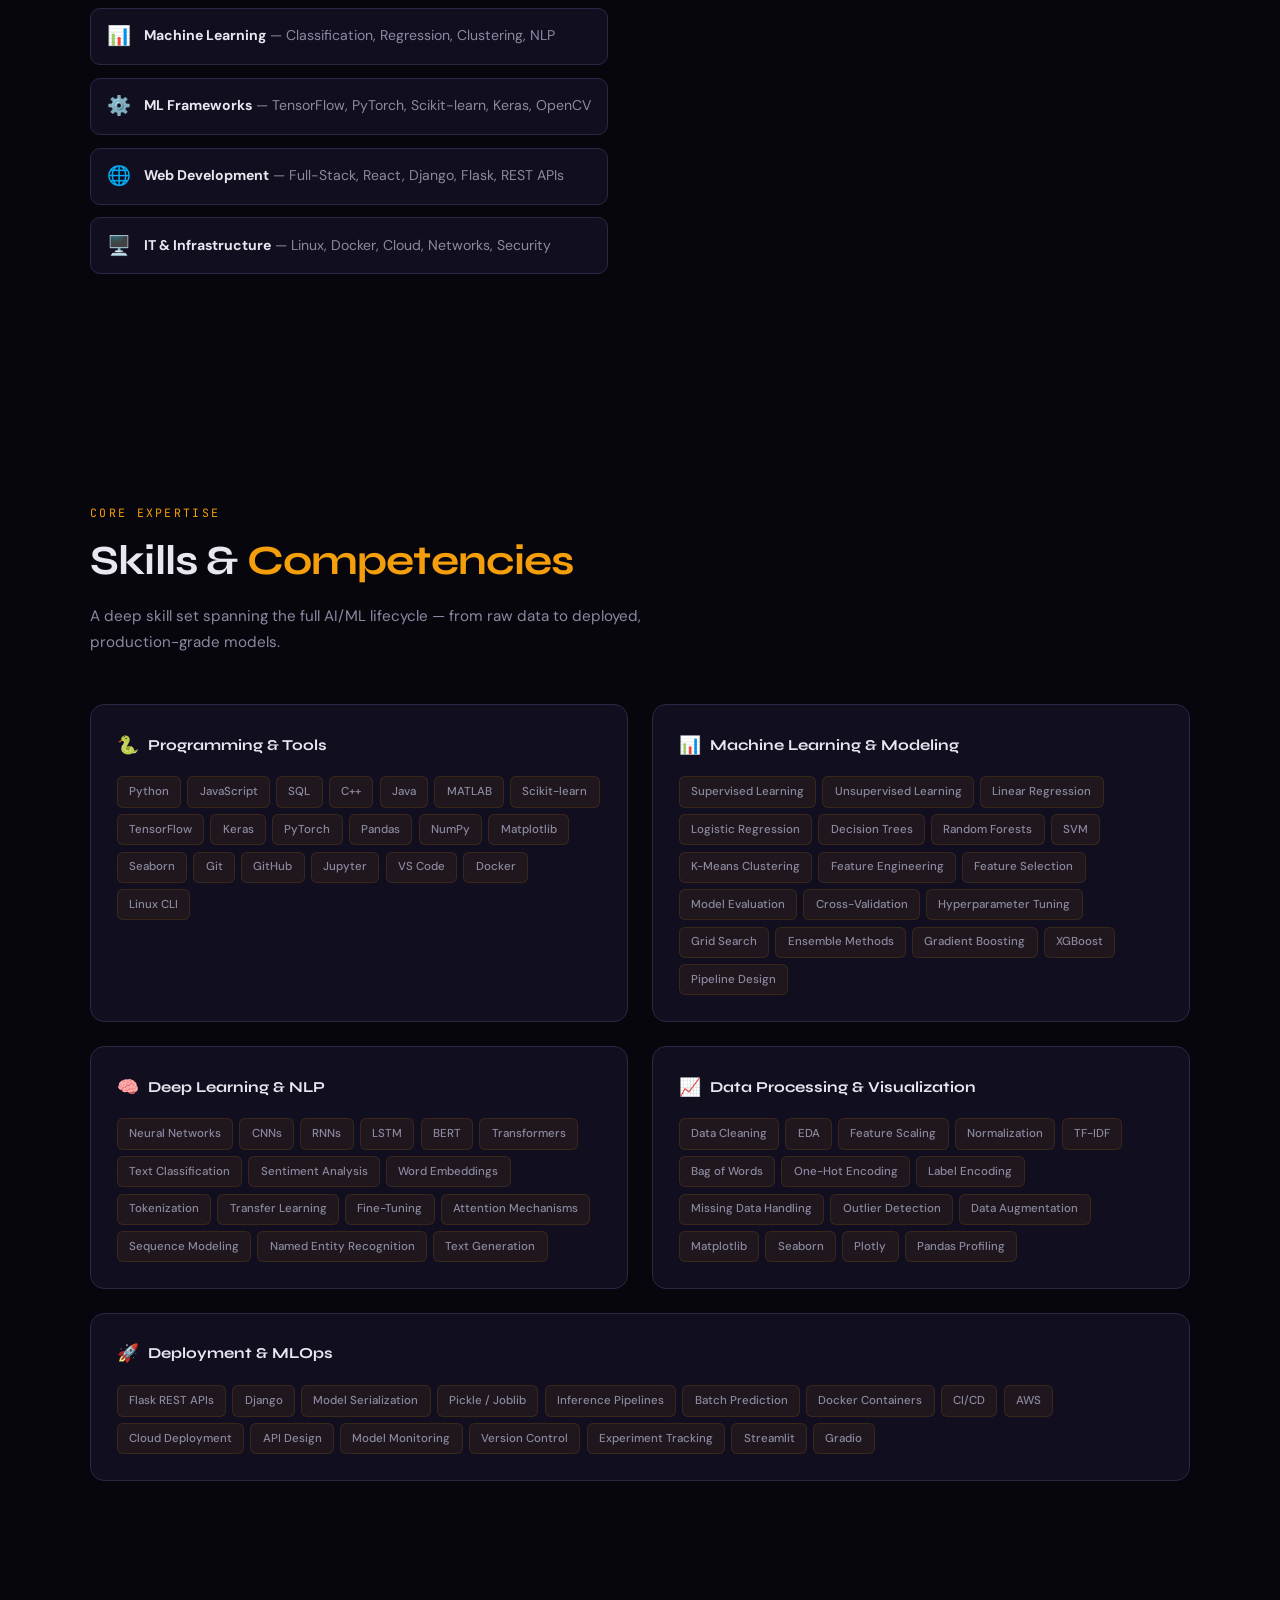
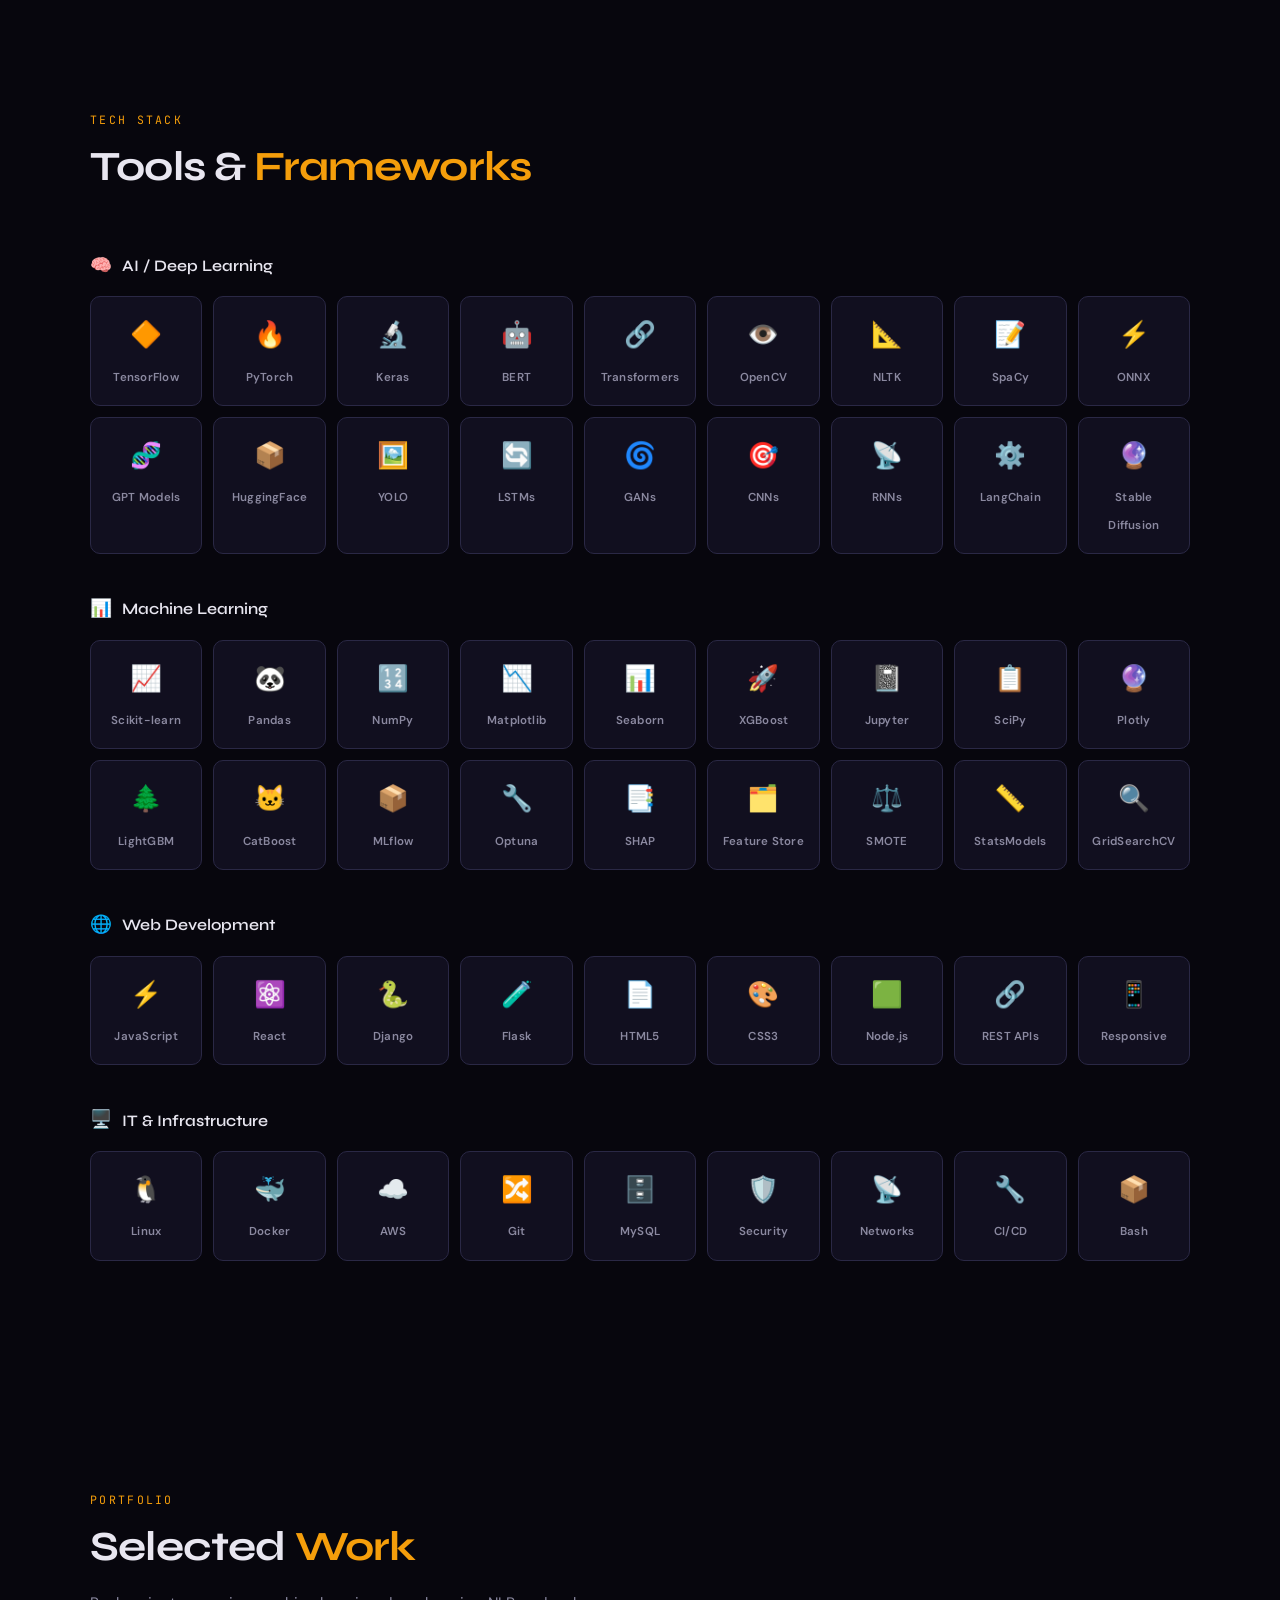
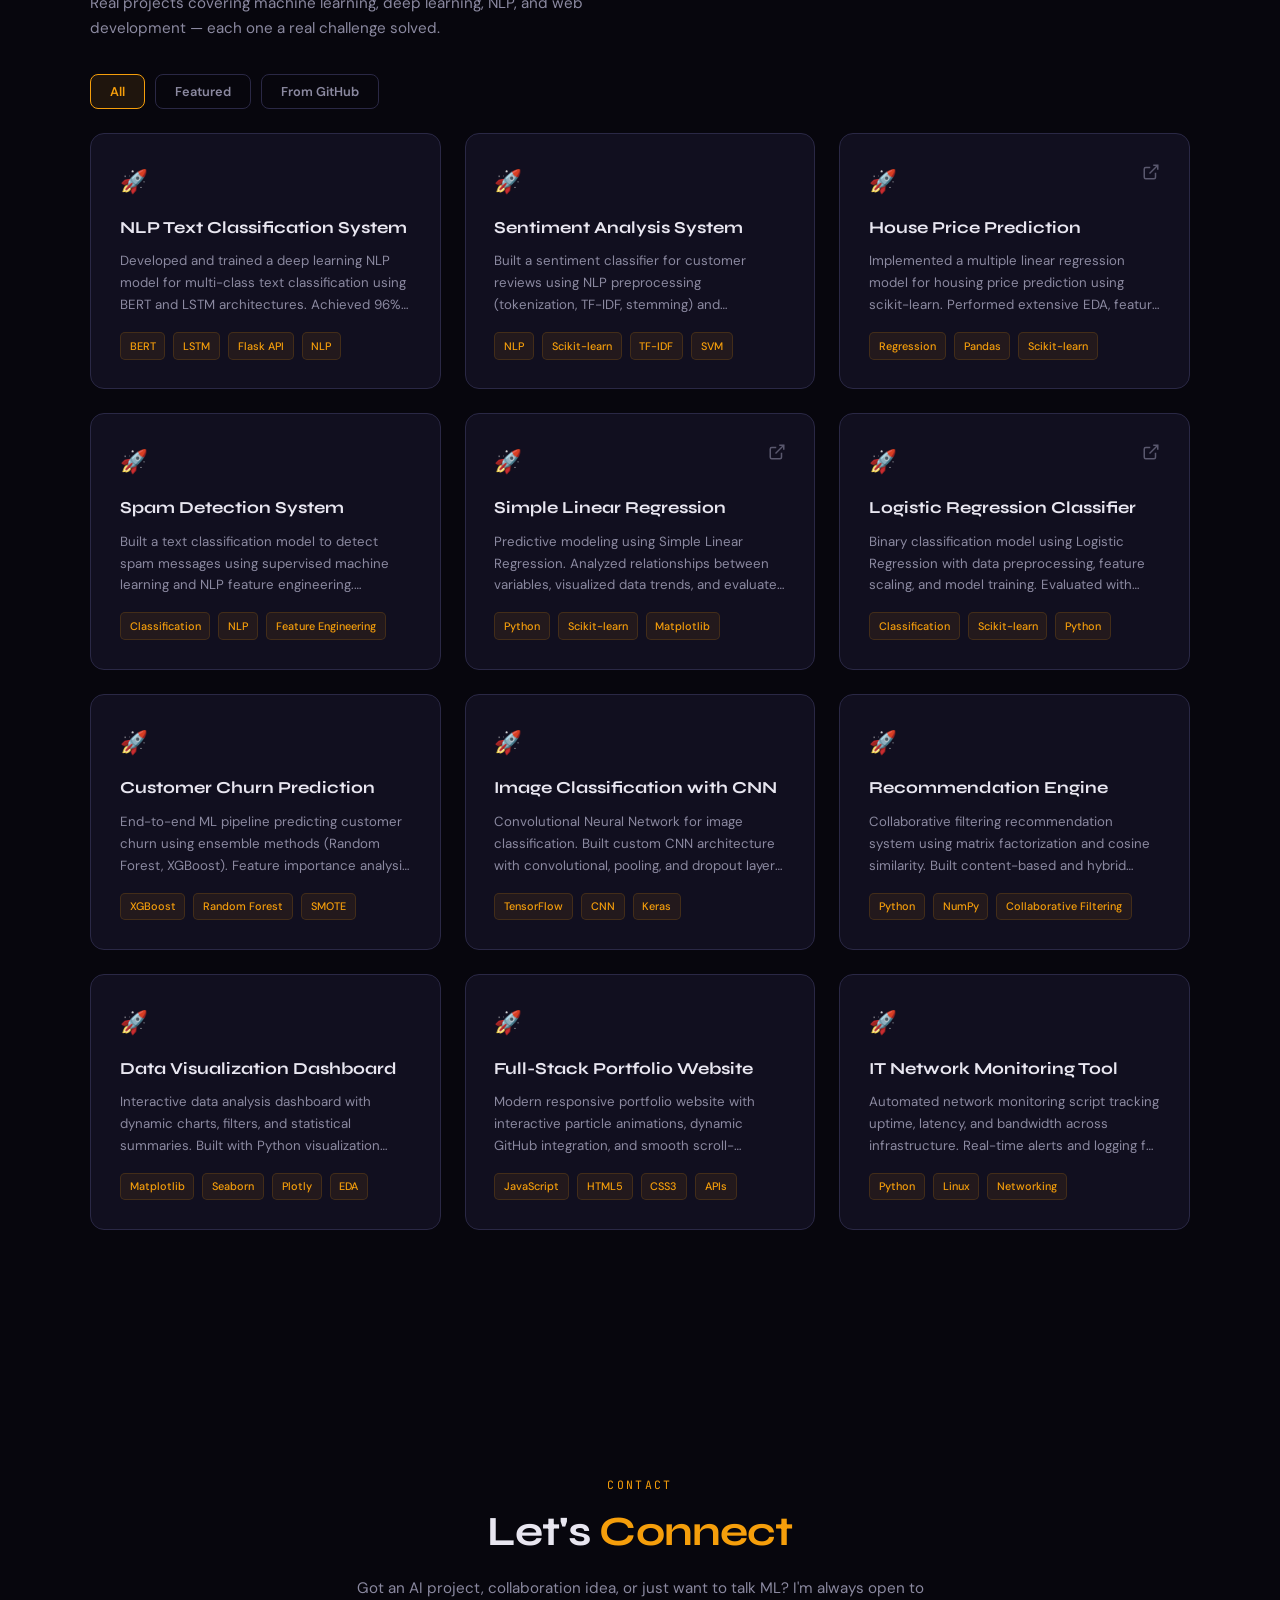
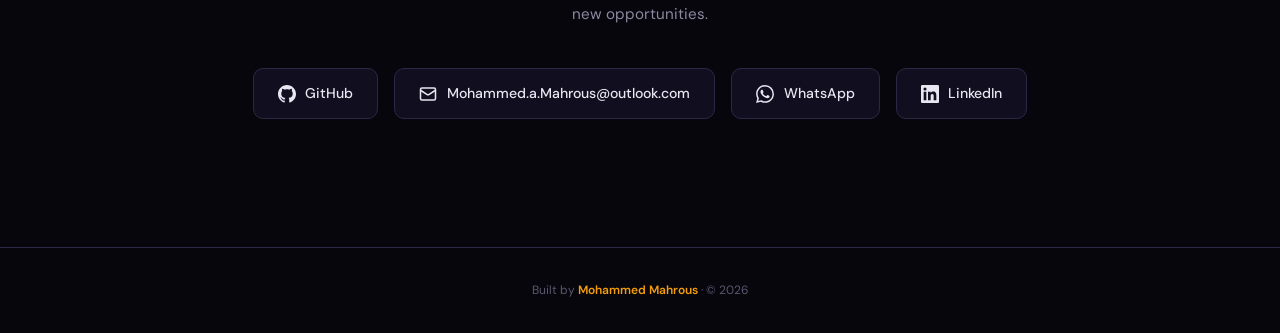
==== commit 4a1af140: "Refactor project structure" ====
--- a/index.html
+++ b/index.html
@@ -40,195 +40,7 @@
 <link rel="preconnect" href="https://fonts.googleapis.com">
 <link rel="preconnect" href="https://fonts.gstatic.com" crossorigin>
 <link href="https://fonts.googleapis.com/css2?family=Syne:wght@400;500;600;700;800&family=DM+Sans:ital,wght@0,300;0,400;0,500;0,600;0,700;1,400&family=JetBrains+Mono:wght@400;500&display=swap" rel="stylesheet">
-<style>
-*,*::before,*::after{margin:0;padding:0;box-sizing:border-box}
-:root{
-  --void:#07060d;--depth:#110f1f;--surface:#1a1831;
-  --amber:#f59e0b;--amber-glow:#fbbf24;--amber-dim:rgba(245,158,11,.1);
-  --text:#e8e6f0;--text-dim:#8b89a0;--text-muted:#5a586e;--border:#2a2845;
-  --gradient:linear-gradient(135deg,#f59e0b,#f97316);
-  --font-display:'Syne',sans-serif;
-  --font-body:'DM Sans',sans-serif;
-  --font-mono:'JetBrains Mono',monospace;
-}
-html{scroll-behavior:smooth;scrollbar-width:thin;scrollbar-color:var(--amber) var(--void)}
-body{font-family:var(--font-body);background:var(--void);color:var(--text);overflow-x:hidden;line-height:1.7}
-a{color:inherit;text-decoration:none}
-::selection{background:var(--amber);color:var(--void)}
-
-.skip-link{position:absolute;top:-40px;left:0;background:var(--amber);color:var(--void);padding:.6rem 1.2rem;z-index:2000;border-radius:0 0 8px 0;font-weight:600;font-size:.85rem;transition:top .2s ease}
-.skip-link:focus{top:0}
-
-a:focus-visible,button:focus-visible,.tab-btn:focus-visible,.nav-toggle:focus-visible{outline:2px solid var(--amber);outline-offset:3px;border-radius:4px}
-
-.scroll-progress{position:fixed;top:0;left:0;height:2px;background:var(--gradient);z-index:1001;width:0}
-
-/* NAV */
-nav{position:fixed;top:0;width:100%;padding:1.2rem 2.5rem;display:flex;justify-content:space-between;align-items:center;z-index:1000;transition:all .4s ease}
-nav.scrolled{background:rgba(7,6,13,.88);backdrop-filter:blur(24px);border-bottom:1px solid var(--border)}
-.nav-logo{font-family:var(--font-mono);font-weight:600;font-size:1.1rem;color:var(--amber);letter-spacing:-.02em}
-.nav-links{display:flex;gap:2.2rem;list-style:none}
-.nav-links a{font-size:.82rem;font-weight:500;letter-spacing:.06em;text-transform:uppercase;color:var(--text-dim);transition:color .3s;position:relative}
-.nav-links a::after{content:'';position:absolute;bottom:-4px;left:0;width:0;height:1.5px;background:var(--amber);transition:width .3s}
-.nav-links a:hover::after,.nav-links a.active::after{width:100%}
-.nav-links a:hover,.nav-links a.active{color:var(--amber)}
-.nav-toggle{display:none;flex-direction:column;gap:5px;cursor:pointer;z-index:1001;background:none;border:none}
-.nav-toggle span{width:22px;height:2px;background:var(--text);transition:all .3s;display:block}
-.nav-toggle.active span:nth-child(1){transform:rotate(45deg) translate(5px,5px)}
-.nav-toggle.active span:nth-child(2){opacity:0}
-.nav-toggle.active span:nth-child(3){transform:rotate(-45deg) translate(5px,-5px)}
-
-/* HERO */
-.hero{position:relative;min-height:100vh;display:flex;align-items:center;justify-content:center;overflow:hidden}
-#particles-canvas{position:absolute;inset:0;z-index:0}
-.hero-content{position:relative;z-index:1;text-align:center;padding:2rem;max-width:800px}
-.hero-badge{display:inline-flex;align-items:center;gap:.5rem;font-family:var(--font-mono);font-size:.78rem;color:var(--amber);background:var(--amber-dim);border:1px solid rgba(245,158,11,.2);border-radius:100px;padding:.45rem 1.2rem;margin-bottom:2rem;opacity:0;transform:translateY(20px)}
-.hero-badge .pulse{width:6px;height:6px;background:var(--amber);border-radius:50%;animation:pulse 2s ease infinite}
-@keyframes pulse{0%,100%{box-shadow:0 0 0 0 rgba(245,158,11,.4)}70%{box-shadow:0 0 0 8px rgba(245,158,11,0)}}
-.hero-name{font-family:var(--font-display);font-size:clamp(1.8rem,9vw,3.5rem);font-weight:800;letter-spacing:-.04em;line-height:1.12;margin-bottom:.5rem}
-.hero-name .name-line{display:block;white-space:nowrap}
-.hero-name .char{display:inline-block;opacity:0;transform:translateY(60px) rotateX(-40deg)}
-.hero-name .char.show{opacity:1;transform:translateY(0) rotateX(0);transition:all .6s cubic-bezier(.16,1,.3,1)}
-.hero-name .fname{color:var(--text)}
-.hero-name .lname{color:var(--amber)}
-.hero-subtitle{font-size:1.05rem;color:var(--text-dim);margin-bottom:2rem;opacity:0;transform:translateY(15px)}
-
-.code-block{font-family:var(--font-mono);font-size:clamp(.68rem,1.2vw,.85rem);background:rgba(17,15,31,.85);border:1px solid var(--border);border-radius:14px;padding:1.4rem 1.8rem;text-align:left;display:inline-block;margin-top:.5rem;opacity:0;transform:translateY(25px);max-width:520px;width:100%;backdrop-filter:blur(12px)}
-.code-dots{display:flex;gap:6px;margin-bottom:1rem}
-.code-dots span{width:10px;height:10px;border-radius:50%;display:block}
-.code-dots span:nth-child(1){background:#ff5f56}
-.code-dots span:nth-child(2){background:#ffbd2e}
-.code-dots span:nth-child(3){background:#27c93f}
-.code-line{min-height:1.5em;white-space:pre-wrap}
-.kw{color:#c084fc}.str{color:#34d399}.punc{color:var(--text-muted)}.prop{color:#60a5fa}.bool{color:#fb923c}
-.code-cursor{display:inline-block;width:2px;height:1.1em;background:var(--amber);animation:blink 1s step-end infinite;vertical-align:text-bottom;margin-left:1px}
-@keyframes blink{50%{opacity:0}}
-
-.hero-cta{display:flex;gap:1rem;justify-content:center;margin-top:2.5rem;opacity:0;transform:translateY(20px)}
-.btn{font-family:var(--font-body);font-weight:600;font-size:.88rem;padding:.85rem 2rem;border-radius:10px;cursor:pointer;transition:all .35s ease;border:none;display:inline-flex;align-items:center;gap:.5rem}
-.btn-primary{background:var(--gradient);color:var(--void);box-shadow:0 4px 20px rgba(245,158,11,.2)}
-.btn-primary:hover{box-shadow:0 8px 35px rgba(245,158,11,.4);transform:translateY(-3px)}
-.btn-ghost{background:transparent;color:var(--text);border:1px solid var(--border)}
-.btn-ghost:hover{border-color:var(--amber);color:var(--amber);transform:translateY(-3px)}
-
-.scroll-hint{position:absolute;bottom:2.5rem;left:50%;transform:translateX(-50%);display:flex;flex-direction:column;align-items:center;gap:.5rem;opacity:0}
-.scroll-hint.show{animation:fadeUp .6s forwards}
-.scroll-hint span{font-size:.68rem;text-transform:uppercase;letter-spacing:.18em;color:var(--text-muted)}
-.scroll-line{width:1px;height:36px;position:relative;overflow:hidden}
-.scroll-line::after{content:'';position:absolute;top:-100%;left:0;width:100%;height:100%;background:var(--amber);animation:scrollDown 2s ease infinite}
-@keyframes scrollDown{0%{top:-100%}50%{top:0}100%{top:100%}}
-@keyframes fadeUp{to{opacity:1}}
-
-/* SECTIONS */
-section{padding:7rem 2.5rem}
-.section-container{max-width:1100px;margin:0 auto}
-.section-eyebrow{font-family:var(--font-mono);font-size:.72rem;color:var(--amber);text-transform:uppercase;letter-spacing:.2em;margin-bottom:.6rem}
-.section-title{font-family:var(--font-display);font-size:clamp(1.7rem,4vw,2.6rem);font-weight:700;letter-spacing:-.02em;margin-bottom:.5rem}
-.section-title em{font-style:normal;color:var(--amber)}
-.section-desc{color:var(--text-dim);max-width:580px;font-size:.95rem}
-
-/* ABOUT */
-.about-grid{display:grid;grid-template-columns:1fr 1fr;gap:4rem;align-items:start;margin-top:3rem}
-.about-text{font-size:1rem;color:var(--text-dim);line-height:1.85}
-.about-text p+p{margin-top:1.2rem}
-.about-text strong{color:var(--text);font-weight:600}
-.about-highlights{display:flex;flex-direction:column;gap:.8rem;margin-top:1.5rem}
-.highlight-item{display:flex;align-items:center;gap:.8rem;padding:.7rem 1rem;background:var(--depth);border:1px solid var(--border);border-radius:10px;font-size:.88rem;transition:all .4s ease}
-.highlight-item:hover{border-color:var(--amber);transform:translateX(6px);box-shadow:0 4px 20px var(--amber-dim)}
-.highlight-item .hi-icon{font-size:1.2rem;flex-shrink:0}
-.highlight-item .hi-text{color:var(--text-dim)}
-.highlight-item .hi-text strong{color:var(--text)}
-
-.about-stats{display:grid;grid-template-columns:1fr 1fr;gap:1.2rem}
-.stat-card{background:var(--depth);border:1px solid var(--border);border-radius:14px;padding:1.5rem;text-align:center;transition:all .45s cubic-bezier(.16,1,.3,1)}
-.stat-card:hover{border-color:var(--amber);transform:translateY(-6px);box-shadow:0 12px 40px var(--amber-dim)}
-.stat-number{font-family:var(--font-display);font-size:2.2rem;font-weight:800;background:var(--gradient);-webkit-background-clip:text;-webkit-text-fill-color:transparent;background-clip:text;display:block}
-.stat-suffix{font-family:var(--font-display);font-size:1.4rem;font-weight:800;background:var(--gradient);-webkit-background-clip:text;-webkit-text-fill-color:transparent;background-clip:text}
-.stat-label{font-size:.75rem;color:var(--text-dim);text-transform:uppercase;letter-spacing:.1em;margin-top:.25rem}
-
-/* EXPERTISE (new Skills section) */
-.expertise-grid{display:grid;grid-template-columns:1fr 1fr;gap:1.5rem;margin-top:3rem}
-.expertise-card{background:var(--depth);border:1px solid var(--border);border-radius:14px;padding:1.6rem;transition:all .45s cubic-bezier(.16,1,.3,1)}
-.expertise-card:hover{border-color:var(--amber);transform:translateY(-4px);box-shadow:0 12px 40px var(--amber-dim)}
-.expertise-card-title{font-family:var(--font-display);font-size:.95rem;font-weight:700;margin-bottom:1rem;display:flex;align-items:center;gap:.6rem}
-.expertise-card-title .ec-icon{font-size:1.1rem}
-.expertise-tags{display:flex;flex-wrap:wrap;gap:.4rem}
-.expertise-tag{font-size:.72rem;padding:.3rem .7rem;background:rgba(245,158,11,.06);border:1px solid rgba(245,158,11,.12);border-radius:6px;color:var(--text-dim);font-weight:500;transition:all .3s}
-.expertise-tag:hover{border-color:var(--amber);color:var(--amber);background:var(--amber-dim)}
-
-/* TECH STACK */
-.skills-categories{display:flex;flex-direction:column;gap:2.5rem;margin-top:3rem}
-.skill-category-title{font-family:var(--font-display);font-size:1rem;font-weight:600;color:var(--text);margin-bottom:1rem;display:flex;align-items:center;gap:.6rem}
-.skill-category-title .cat-icon{font-size:1.1rem}
-.skills-row{display:grid;grid-template-columns:repeat(auto-fill,minmax(110px,1fr));gap:.7rem}
-.skill-card{background:var(--depth);border:1px solid var(--border);border-radius:10px;padding:1rem .6rem;text-align:center;transition:all .45s cubic-bezier(.16,1,.3,1);cursor:default}
-.skill-card:hover{border-color:var(--amber);transform:translateY(-6px) scale(1.04);box-shadow:0 12px 40px var(--amber-dim)}
-.skill-icon{font-size:1.6rem;margin-bottom:.3rem;display:block}
-.skill-name{font-size:.72rem;font-weight:600;letter-spacing:.02em;color:var(--text-dim)}
-.skill-card:hover .skill-name{color:var(--text)}
-
-/* PROJECTS */
-.projects-tabs{display:flex;gap:.6rem;margin-top:2rem;margin-bottom:1.5rem;flex-wrap:wrap}
-.tab-btn{font-family:var(--font-body);font-size:.8rem;font-weight:600;padding:.5rem 1.2rem;border-radius:8px;border:1px solid var(--border);background:transparent;color:var(--text-dim);cursor:pointer;transition:all .3s}
-.tab-btn.active,.tab-btn:hover{border-color:var(--amber);color:var(--amber);background:var(--amber-dim)}
-.projects-grid{display:grid;grid-template-columns:repeat(auto-fill,minmax(320px,1fr));gap:1.5rem}
-.project-card{background:var(--depth);border:1px solid var(--border);border-radius:14px;padding:1.8rem;transition:all .5s cubic-bezier(.16,1,.3,1);position:relative;overflow:hidden}
-.project-card::before{content:'';position:absolute;top:0;left:0;right:0;height:2px;background:var(--gradient);opacity:0;transition:opacity .4s}
-.project-card:hover{border-color:var(--amber);transform:translateY(-8px);box-shadow:0 20px 60px rgba(0,0,0,.5)}
-.project-card:hover::before{opacity:1}
-.project-header{display:flex;justify-content:space-between;align-items:flex-start;margin-bottom:.8rem}
-.project-icon{font-size:1.4rem}
-.project-links a{color:var(--text-muted);transition:color .3s;display:flex;align-items:center}
-.project-links a:hover{color:var(--amber)}
-.project-name{font-family:var(--font-display);font-size:1.05rem;font-weight:700;margin-bottom:.5rem}
-.project-desc{font-size:.83rem;color:var(--text-dim);line-height:1.65;margin-bottom:1rem;display:-webkit-box;-webkit-line-clamp:3;-webkit-box-orient:vertical;overflow:hidden}
-.project-meta{display:flex;gap:.5rem;flex-wrap:wrap}
-.project-tag{font-size:.68rem;padding:.22rem .55rem;background:rgba(245,158,11,.08);border:1px solid rgba(245,158,11,.15);border-radius:5px;color:var(--amber);font-weight:500}
-.project-lang{display:flex;align-items:center;gap:.3rem;font-size:.72rem;color:var(--text-dim)}
-.lang-dot{width:8px;height:8px;border-radius:50%;display:inline-block}
-.project-stat{display:flex;align-items:center;gap:.2rem;font-size:.72rem;color:var(--text-dim)}
-.projects-loading{text-align:center;padding:3rem;color:var(--text-dim);font-family:var(--font-mono);font-size:.82rem}
-.spinner{width:28px;height:28px;border:2px solid var(--border);border-top-color:var(--amber);border-radius:50%;animation:spin 1s linear infinite;margin:0 auto 1rem}
-@keyframes spin{to{transform:rotate(360deg)}}
-
-/* CONTACT */
-.contact-section{text-align:center;padding:8rem 2.5rem}
-.contact-section .section-desc{margin-left:auto;margin-right:auto;margin-bottom:2.5rem}
-.contact-links{display:flex;gap:1rem;justify-content:center;flex-wrap:wrap}
-.contact-link{display:flex;align-items:center;gap:.6rem;padding:.8rem 1.5rem;background:var(--depth);border:1px solid var(--border);border-radius:10px;font-weight:500;font-size:.88rem;transition:all .4s cubic-bezier(.16,1,.3,1)}
-.contact-link:hover{border-color:var(--amber);color:var(--amber);transform:translateY(-4px);box-shadow:0 10px 30px var(--amber-dim)}
-.contact-link svg{width:18px;height:18px;flex-shrink:0}
-.copy-toast{position:absolute;top:-32px;left:50%;transform:translateX(-50%) translateY(8px);background:var(--amber);color:var(--void);font-size:.72rem;font-weight:700;padding:.3rem .8rem;border-radius:6px;opacity:0;pointer-events:none;transition:all .3s ease;white-space:nowrap}
-.copy-toast.show{opacity:1;transform:translateX(-50%) translateY(0)}
-
-footer{text-align:center;padding:2rem;border-top:1px solid var(--border);font-size:.75rem;color:var(--text-muted)}
-footer strong{color:var(--amber);font-weight:600}
-
-.reveal{opacity:0;transform:translateY(35px);transition:all .8s cubic-bezier(.16,1,.3,1)}
-.reveal.visible{opacity:1;transform:translateY(0)}
-.reveal-d1{transition-delay:.1s}.reveal-d2{transition-delay:.2s}.reveal-d3{transition-delay:.3s}.reveal-d4{transition-delay:.4s}.reveal-d5{transition-delay:.5s}
-
-@media(max-width:768px){
-  nav{padding:1rem 1.5rem}
-  .nav-links{position:fixed;top:0;right:-100%;width:72%;height:100vh;background:rgba(17,15,31,.97);backdrop-filter:blur(20px);flex-direction:column;justify-content:center;align-items:center;gap:2rem;transition:right .4s ease;border-left:1px solid var(--border)}
-  .nav-links.open{right:0}
-  .nav-toggle{display:flex}
-  .about-grid{grid-template-columns:1fr;gap:2.5rem}
-  .expertise-grid{grid-template-columns:1fr}
-  .skills-row{grid-template-columns:repeat(auto-fill,minmax(85px,1fr))}
-  .projects-grid{grid-template-columns:1fr}
-  .hero-cta{flex-direction:column;align-items:center}
-  .code-block{padding:1rem 1.2rem}
-  .contact-links{flex-direction:column;align-items:center}
-  section{padding:4.5rem 1.2rem}
-  .contact-section{padding:5rem 1.2rem}
-}
-@media(prefers-reduced-motion:reduce){
-  *{animation-duration:.01ms!important;transition-duration:.01ms!important}
-  .hero-name .char{opacity:1!important;transform:none!important}
-  .reveal{opacity:1;transform:none}
-}
-</style>
+<link rel="stylesheet" href="css/main.css">
 </head>
 <body>
 
@@ -532,165 +344,6 @@
 
 <footer><p>Built by <strong>Mohammed Mahrous</strong> · &copy; <span id="year"></span></p></footer>
 
-<script>
-const GITHUB_USERNAME='ReanuxM';
-const reduceMotion=window.matchMedia('(prefers-reduced-motion: reduce)').matches;
-
-const FEATURED_PROJECTS=[
-  {name:'NLP Text Classification System',desc:'Developed and trained a deep learning NLP model for multi-class text classification using BERT and LSTM architectures. Achieved 96% accuracy on test data. Deployed the trained model as a production-ready Flask REST API with real-time inference.',tags:['BERT','LSTM','Flask API','NLP'],type:'featured'},
-  {name:'Sentiment Analysis System',desc:'Built a sentiment classifier for customer reviews using NLP preprocessing (tokenization, TF-IDF, stemming) and supervised ML models. Compared Naive Bayes, SVM, and Logistic Regression performance with comprehensive evaluation metrics.',tags:['NLP','Scikit-learn','TF-IDF','SVM'],type:'featured'},
-  {name:'House Price Prediction',desc:'Implemented a multiple linear regression model for housing price prediction using scikit-learn. Performed extensive EDA, feature engineering, multicollinearity analysis, and model evaluation with MAE, RMSE, and R-squared metrics.',tags:['Regression','Pandas','Scikit-learn'],url:'https://github.com/ReanuxM/Machine-Learning-with-Python/blob/main/Machine%20Learning%20with%20Python/Lab2/Multiple%20Linear%20Regression.ipynb',type:'featured'},
-  {name:'Spam Detection System',desc:'Built a text classification model to detect spam messages using supervised machine learning and NLP feature engineering. Implemented Bag of Words, TF-IDF vectorization, and evaluated with precision, recall, and F1-score.',tags:['Classification','NLP','Feature Engineering'],type:'featured'},
-  {name:'Simple Linear Regression',desc:'Predictive modeling using Simple Linear Regression. Analyzed relationships between variables, visualized data trends, and evaluated accuracy with MAE, MSE, and R-squared metrics on real-world datasets.',tags:['Python','Scikit-learn','Matplotlib'],url:'https://github.com/ReanuxM/Machine-Learning-with-Python/blob/main/Machine%20Learning%20with%20Python/Lab1/simple_linear_regression.ipynb',type:'featured'},
-  {name:'Logistic Regression Classifier',desc:'Binary classification model using Logistic Regression with data preprocessing, feature scaling, and model training. Evaluated with confusion matrix, precision, recall, F1-score, and ROC-AUC curve analysis.',tags:['Classification','Scikit-learn','Python'],url:'https://github.com/ReanuxM/Machine-Learning-with-Python/blob/main/Machine%20Learning%20with%20Python/Lab3_Logistic_Regression/Logistic_Regression.ipynb',type:'featured'},
-  {name:'Customer Churn Prediction',desc:'End-to-end ML pipeline predicting customer churn using ensemble methods (Random Forest, XGBoost). Feature importance analysis, SMOTE for class imbalance, and hyperparameter tuning with GridSearchCV.',tags:['XGBoost','Random Forest','SMOTE'],type:'featured'},
-  {name:'Image Classification with CNN',desc:'Convolutional Neural Network for image classification. Built custom CNN architecture with convolutional, pooling, and dropout layers. Trained with data augmentation and achieved strong generalization on unseen data.',tags:['TensorFlow','CNN','Keras'],type:'featured'},
-  {name:'Recommendation Engine',desc:'Collaborative filtering recommendation system using matrix factorization and cosine similarity. Built content-based and hybrid approaches for personalized item recommendations.',tags:['Python','NumPy','Collaborative Filtering'],type:'featured'},
-  {name:'Data Visualization Dashboard',desc:'Interactive data analysis dashboard with dynamic charts, filters, and statistical summaries. Built with Python visualization libraries for exploratory data analysis on real-world datasets.',tags:['Matplotlib','Seaborn','Plotly','EDA'],type:'featured'},
-  {name:'Full-Stack Portfolio Website',desc:'Modern responsive portfolio website with interactive particle animations, dynamic GitHub integration, and smooth scroll-triggered transitions. Built with vanilla JS, CSS animations, and GitHub Pages deployment.',tags:['JavaScript','HTML5','CSS3','APIs'],type:'featured'},
-  {name:'IT Network Monitoring Tool',desc:'Automated network monitoring script tracking uptime, latency, and bandwidth across infrastructure. Real-time alerts and logging for system administration and troubleshooting.',tags:['Python','Linux','Networking'],type:'featured'},
-];
-
-// ============== PARTICLES ==============
-(function(){
-  const c=document.getElementById('particles-canvas'),ctx=c.getContext('2d');
-  let ps=[],mouse={x:null,y:null},w,h;
-  function resize(){w=c.width=window.innerWidth;h=c.height=window.innerHeight}
-  resize();window.addEventListener('resize',resize);
-  c.addEventListener('mousemove',e=>{mouse.x=e.x;mouse.y=e.y});
-  c.addEventListener('mouseleave',()=>{mouse.x=null;mouse.y=null});
-  class P{
-    constructor(){this.x=Math.random()*w;this.y=Math.random()*h;this.s=Math.random()*1.5+.5;this.vx=(Math.random()-.5)*.25;this.vy=(Math.random()-.5)*.25;this.o=Math.random()*.4+.15}
-    update(){this.x+=this.vx;this.y+=this.vy;if(this.x<0||this.x>w)this.vx*=-1;if(this.y<0||this.y>h)this.vy*=-1;if(mouse.x!==null){const dx=mouse.x-this.x,dy=mouse.y-this.y,d=Math.sqrt(dx*dx+dy*dy);if(d<150){const f=(150-d)/150;this.x-=dx*f*.015;this.y-=dy*f*.015}}}
-    draw(){ctx.fillStyle=`rgba(245,158,11,${this.o})`;ctx.beginPath();ctx.arc(this.x,this.y,this.s,0,Math.PI*2);ctx.fill()}
-  }
-  const n=Math.min(Math.floor(w*h/9000),100);
-  for(let i=0;i<n;i++)ps.push(new P);
-  function loop(){ctx.clearRect(0,0,w,h);for(let i=0;i<ps.length;i++){ps[i].update();ps[i].draw();for(let j=i+1;j<ps.length;j++){const dx=ps[i].x-ps[j].x,dy=ps[i].y-ps[j].y,d=Math.sqrt(dx*dx+dy*dy);if(d<110){ctx.strokeStyle=`rgba(245,158,11,${.06*(1-d/110)})`;ctx.lineWidth=.5;ctx.beginPath();ctx.moveTo(ps[i].x,ps[i].y);ctx.lineTo(ps[j].x,ps[j].y);ctx.stroke()}}}requestAnimationFrame(loop)}
-  if(reduceMotion){ctx.clearRect(0,0,w,h);ps.forEach(p=>p.draw());}else{loop();}
-})();
-
-// ============== HERO ==============
-(function(){
-  const nameEl=document.getElementById('heroName');
-  const first='Mohammed',last='Mahrous';
-  function addChars(text,cls,container,startDelay){
-    text.split('').forEach((ch,i)=>{const span=document.createElement('span');span.className='char '+cls;span.textContent=ch;span.dataset.delay=startDelay+i*55;container.appendChild(span)});
-  }
-  const l1=document.createElement('span');l1.className='name-line';nameEl.appendChild(l1);
-  const l2=document.createElement('span');l2.className='name-line';nameEl.appendChild(l2);
-  addChars(first,'fname',l1,500);
-  addChars(last,'lname',l2,500+first.length*55);
-  setTimeout(()=>{document.querySelectorAll('.hero-name .char').forEach(c=>{setTimeout(()=>c.classList.add('show'),+c.dataset.delay)})},100);
-
-  setTimeout(()=>{const b=document.getElementById('heroBadge');b.style.transition='all .6s ease';b.style.opacity='1';b.style.transform='translateY(0)'},300);
-  setTimeout(()=>{const s=document.getElementById('heroSub');s.style.transition='all .6s ease';s.style.opacity='1';s.style.transform='translateY(0)'},1400);
-
-  const codeBlock=document.getElementById('codeBlock'),codeContent=document.getElementById('codeContent');
-  const segs=[
-    {t:'const ',c:'kw'},{t:'ml_engineer',c:'prop'},{t:' = {\n',c:'punc'},
-    {t:'  name',c:'prop'},{t:': ',c:'punc'},{t:"'Mohammed Mahrous'",c:'str'},{t:',\n',c:'punc'},
-    {t:'  role',c:'prop'},{t:': ',c:'punc'},{t:"'AI/ML Engineer'",c:'str'},{t:',\n',c:'punc'},
-    {t:'  ai',c:'prop'},{t:': ',c:'punc'},{t:"['BERT','LSTM','CNN']",c:'str'},{t:',\n',c:'punc'},
-    {t:'  ml',c:'prop'},{t:': ',c:'punc'},{t:"['TF','PyTorch','Sklearn']",c:'str'},{t:',\n',c:'punc'},
-    {t:'  hireable',c:'prop'},{t:': ',c:'punc'},{t:'true',c:'bool'},{t:'\n',c:'punc'},
-    {t:'};',c:'punc'}
-  ];
-  setTimeout(()=>{
-    codeBlock.style.transition='all .7s ease';codeBlock.style.opacity='1';codeBlock.style.transform='translateY(0)';
-    let line=document.createElement('div');line.className='code-line';codeContent.appendChild(line);
-    if(reduceMotion){
-      segs.forEach(seg=>{
-        const parts=seg.t.split('\n');
-        parts.forEach((part,i)=>{
-          if(part){const s=document.createElement('span');s.className=seg.c;s.textContent=part;line.appendChild(s)}
-          if(i<parts.length-1){line=document.createElement('div');line.className='code-line';codeContent.appendChild(line)}
-        });
-      });
-      return;
-    }
-    const cur=document.createElement('span');cur.className='code-cursor';
-    let si=0,ci=0;
-    function type(){
-      if(si>=segs.length){cur.remove();return}
-      const ch=segs[si].t[ci];
-      if(ch==='\n'){cur.remove();line=document.createElement('div');line.className='code-line';codeContent.appendChild(line);line.appendChild(cur)}
-      else{cur.remove();const s=document.createElement('span');s.className=segs[si].c;s.textContent=ch;line.appendChild(s);line.appendChild(cur)}
-      ci++;if(ci>=segs[si].t.length){si++;ci=0}
-      setTimeout(type,28+Math.random()*22);
-    }
-    line.appendChild(cur);type();
-  },1600);
-
-  setTimeout(()=>{const c=document.getElementById('heroCta');c.style.transition='all .6s ease';c.style.opacity='1';c.style.transform='translateY(0)'},3400);
-  setTimeout(()=>document.getElementById('scrollHint').classList.add('show'),3800);
-})();
-
-// ============== SCROLL ==============
-const observer=new IntersectionObserver(entries=>{entries.forEach(e=>{if(e.isIntersecting)e.target.classList.add('visible')})},{threshold:.1});
-document.querySelectorAll('.reveal').forEach(el=>observer.observe(el));
-
-window.addEventListener('scroll',()=>{
-  document.getElementById('navbar').classList.toggle('scrolled',window.scrollY>50);
-  document.getElementById('scrollProgress').style.width=(window.scrollY/(document.body.scrollHeight-window.innerHeight))*100+'%';
-});
-document.getElementById('navToggle').addEventListener('click',function(){this.classList.toggle('active');const open=document.getElementById('navLinks').classList.toggle('open');this.setAttribute('aria-expanded',open)});
-document.querySelectorAll('#navLinks a').forEach(a=>a.addEventListener('click',()=>{document.getElementById('navLinks').classList.remove('open');document.getElementById('navToggle').classList.remove('active');document.getElementById('navToggle').setAttribute('aria-expanded','false')}));
-
-// ============== COUNTERS ==============
-function animateNum(id,target){
-  const el=document.getElementById(id);if(!el)return;
-  let cur=0;const step=Math.max(1,Math.floor(target/35));
-  const iv=setInterval(()=>{cur+=step;if(cur>=target){cur=target;clearInterval(iv)}el.textContent=cur},30);
-}
-const aboutObs=new IntersectionObserver(entries=>{entries.forEach(e=>{if(e.isIntersecting){animateNum('modelCount',8);animateNum('projectCount',20);animateNum('langCount',15);animateNum('specCount',6);aboutObs.disconnect()}})},{threshold:.3});
-document.querySelectorAll('.about-stats').forEach(el=>aboutObs.observe(el));
-
-// ============== PROJECTS ==============
-const langColors={JavaScript:'#f1e05a',TypeScript:'#3178c6',Python:'#3572A5',Java:'#b07219',HTML:'#e34c26',CSS:'#563d7c','Jupyter Notebook':'#DA5B0B',Shell:'#89e051',C:'#555','C++':'#f34b7d'};
-let allProjects=[];
-let githubError=null;
-function renderProjects(tab){
-  const grid=document.getElementById('projectsGrid');
-  let list=allProjects;
-  if(tab==='featured')list=allProjects.filter(p=>p.type==='featured');
-  if(tab==='github')list=allProjects.filter(p=>p.type==='github');
-  if(!list.length){
-    const msg=tab==='github'&&githubError==='rate-limited'?'GitHub API rate limit reached — try again later.'
-      :tab==='github'&&githubError?'Could not load GitHub projects right now.'
-      :'No projects in this category.';
-    grid.innerHTML='<p class="projects-loading">'+msg+'</p>';return;
-  }
-  grid.innerHTML='';
-  list.forEach((p,i)=>{
-    const card=document.createElement('div');card.className='project-card reveal';card.style.transitionDelay=i*.06+'s';
-    let meta='';
-    if(p.tags)meta=p.tags.map(t=>'<span class="project-tag">'+t+'</span>').join('');
-    if(p.language)meta+='<span class="project-lang"><span class="lang-dot" aria-hidden="true" style="background:'+(langColors[p.language]||'#888')+'"></span>'+p.language+'</span>';
-    if(p.stars)meta+='<span class="project-stat">★ '+p.stars+'</span>';
-    if(p.forks)meta+='<span class="project-stat">⑂ '+p.forks+'</span>';
-    card.innerHTML='<div class="project-header"><span class="project-icon" aria-hidden="true">'+(p.type==='github'?'📂':'🚀')+'</span><div class="project-links">'+(p.url?'<a href="'+p.url+'" target="_blank" rel="noopener"><svg width="18" height="18" viewBox="0 0 24 24" fill="none" stroke="currentColor" stroke-width="2"><path d="M18 13v6a2 2 0 0 1-2 2H5a2 2 0 0 1-2-2V8a2 2 0 0 1 2-2h6"/><polyline points="15 3 21 3 21 9"/><line x1="10" y1="14" x2="21" y2="3"/></svg></a>':'')+'</div></div><h3 class="project-name">'+p.name+'</h3><p class="project-desc">'+p.desc+'</p><div class="project-meta">'+meta+'</div>';
-    grid.appendChild(card);observer.observe(card);
-  });
-}
-document.querySelectorAll('.tab-btn').forEach(btn=>{btn.addEventListener('click',()=>{document.querySelectorAll('.tab-btn').forEach(b=>b.classList.remove('active'));btn.classList.add('active');renderProjects(btn.dataset.tab)})});
-
-async function fetchGitHub(){
-  allProjects=[...FEATURED_PROJECTS];
-  try{
-    const res=await fetch('https://api.github.com/users/'+GITHUB_USERNAME+'/repos?sort=updated&per_page=30');
-    if(res.status===403){githubError='rate-limited';throw new Error('GitHub API rate limit reached')}
-    if(!res.ok){githubError='error';throw new Error('GitHub API error '+res.status)}
-    const repos=await res.json();
-    repos.filter(r=>!r.fork).sort((a,b)=>b.stargazers_count-a.stargazers_count).slice(0,12).forEach(r=>{
-      allProjects.push({name:r.name,desc:r.description||'A project built during development labs and coursework.',language:r.language,stars:r.stargazers_count||0,forks:r.forks_count||0,url:r.html_url,type:'github'});
-    });
-  }catch(e){console.warn('GitHub:',e);if(!githubError)githubError='error'}
-  renderProjects(document.querySelector('.tab-btn.active')?.dataset.tab||'all');
-}
-fetchGitHub();
-
-document.getElementById('year').textContent=new Date().getFullYear();
-</script>
+<script type="module" src="js/main.js"></script>
 </body>
 </html>
--- a/css/main.css
+++ b/css/main.css
@@ -0,0 +1,187 @@
+*,*::before,*::after{margin:0;padding:0;box-sizing:border-box}
+:root{
+  --void:#07060d;--depth:#110f1f;--surface:#1a1831;
+  --amber:#f59e0b;--amber-glow:#fbbf24;--amber-dim:rgba(245,158,11,.1);
+  --text:#e8e6f0;--text-dim:#8b89a0;--text-muted:#5a586e;--border:#2a2845;
+  --gradient:linear-gradient(135deg,#f59e0b,#f97316);
+  --font-display:'Syne',sans-serif;
+  --font-body:'DM Sans',sans-serif;
+  --font-mono:'JetBrains Mono',monospace;
+}
+html{scroll-behavior:smooth;scrollbar-width:thin;scrollbar-color:var(--amber) var(--void)}
+body{font-family:var(--font-body);background:var(--void);color:var(--text);overflow-x:hidden;line-height:1.7}
+a{color:inherit;text-decoration:none}
+::selection{background:var(--amber);color:var(--void)}
+
+.skip-link{position:absolute;top:-40px;left:0;background:var(--amber);color:var(--void);padding:.6rem 1.2rem;z-index:2000;border-radius:0 0 8px 0;font-weight:600;font-size:.85rem;transition:top .2s ease}
+.skip-link:focus{top:0}
+
+a:focus-visible,button:focus-visible,.tab-btn:focus-visible,.nav-toggle:focus-visible{outline:2px solid var(--amber);outline-offset:3px;border-radius:4px}
+
+.scroll-progress{position:fixed;top:0;left:0;height:2px;background:var(--gradient);z-index:1001;width:0}
+
+/* NAV */
+nav{position:fixed;top:0;width:100%;padding:1.2rem 2.5rem;display:flex;justify-content:space-between;align-items:center;z-index:1000;transition:all .4s ease}
+nav.scrolled{background:rgba(7,6,13,.88);backdrop-filter:blur(24px);border-bottom:1px solid var(--border)}
+.nav-logo{font-family:var(--font-mono);font-weight:600;font-size:1.1rem;color:var(--amber);letter-spacing:-.02em}
+.nav-links{display:flex;gap:2.2rem;list-style:none}
+.nav-links a{font-size:.82rem;font-weight:500;letter-spacing:.06em;text-transform:uppercase;color:var(--text-dim);transition:color .3s;position:relative}
+.nav-links a::after{content:'';position:absolute;bottom:-4px;left:0;width:0;height:1.5px;background:var(--amber);transition:width .3s}
+.nav-links a:hover::after,.nav-links a.active::after{width:100%}
+.nav-links a:hover,.nav-links a.active{color:var(--amber)}
+.nav-toggle{display:none;flex-direction:column;gap:5px;cursor:pointer;z-index:1001;background:none;border:none}
+.nav-toggle span{width:22px;height:2px;background:var(--text);transition:all .3s;display:block}
+.nav-toggle.active span:nth-child(1){transform:rotate(45deg) translate(5px,5px)}
+.nav-toggle.active span:nth-child(2){opacity:0}
+.nav-toggle.active span:nth-child(3){transform:rotate(-45deg) translate(5px,-5px)}
+
+/* HERO */
+.hero{position:relative;min-height:100vh;display:flex;align-items:center;justify-content:center;overflow:hidden}
+#particles-canvas{position:absolute;inset:0;z-index:0}
+.hero-content{position:relative;z-index:1;text-align:center;padding:2rem;max-width:800px}
+.hero-badge{display:inline-flex;align-items:center;gap:.5rem;font-family:var(--font-mono);font-size:.78rem;color:var(--amber);background:var(--amber-dim);border:1px solid rgba(245,158,11,.2);border-radius:100px;padding:.45rem 1.2rem;margin-bottom:2rem;opacity:0;transform:translateY(20px)}
+.hero-badge .pulse{width:6px;height:6px;background:var(--amber);border-radius:50%;animation:pulse 2s ease infinite}
+@keyframes pulse{0%,100%{box-shadow:0 0 0 0 rgba(245,158,11,.4)}70%{box-shadow:0 0 0 8px rgba(245,158,11,0)}}
+.hero-name{font-family:var(--font-display);font-size:clamp(1.8rem,9vw,3.5rem);font-weight:800;letter-spacing:-.04em;line-height:1.12;margin-bottom:.5rem}
+.hero-name .name-line{display:block;white-space:nowrap}
+.hero-name .char{display:inline-block;opacity:0;transform:translateY(60px) rotateX(-40deg)}
+.hero-name .char.show{opacity:1;transform:translateY(0) rotateX(0);transition:all .6s cubic-bezier(.16,1,.3,1)}
+.hero-name .fname{color:var(--text)}
+.hero-name .lname{color:var(--amber)}
+.hero-subtitle{font-size:1.05rem;color:var(--text-dim);margin-bottom:2rem;opacity:0;transform:translateY(15px)}
+
+.code-block{font-family:var(--font-mono);font-size:clamp(.68rem,1.2vw,.85rem);background:rgba(17,15,31,.85);border:1px solid var(--border);border-radius:14px;padding:1.4rem 1.8rem;text-align:left;display:inline-block;margin-top:.5rem;opacity:0;transform:translateY(25px);max-width:520px;width:100%;backdrop-filter:blur(12px)}
+.code-dots{display:flex;gap:6px;margin-bottom:1rem}
+.code-dots span{width:10px;height:10px;border-radius:50%;display:block}
+.code-dots span:nth-child(1){background:#ff5f56}
+.code-dots span:nth-child(2){background:#ffbd2e}
+.code-dots span:nth-child(3){background:#27c93f}
+.code-line{min-height:1.5em;white-space:pre-wrap}
+.kw{color:#c084fc}.str{color:#34d399}.punc{color:var(--text-muted)}.prop{color:#60a5fa}.bool{color:#fb923c}
+.code-cursor{display:inline-block;width:2px;height:1.1em;background:var(--amber);animation:blink 1s step-end infinite;vertical-align:text-bottom;margin-left:1px}
+@keyframes blink{50%{opacity:0}}
+
+.hero-cta{display:flex;gap:1rem;justify-content:center;margin-top:2.5rem;opacity:0;transform:translateY(20px)}
+.btn{font-family:var(--font-body);font-weight:600;font-size:.88rem;padding:.85rem 2rem;border-radius:10px;cursor:pointer;transition:all .35s ease;border:none;display:inline-flex;align-items:center;gap:.5rem}
+.btn-primary{background:var(--gradient);color:var(--void);box-shadow:0 4px 20px rgba(245,158,11,.2)}
+.btn-primary:hover{box-shadow:0 8px 35px rgba(245,158,11,.4);transform:translateY(-3px)}
+.btn-ghost{background:transparent;color:var(--text);border:1px solid var(--border)}
+.btn-ghost:hover{border-color:var(--amber);color:var(--amber);transform:translateY(-3px)}
+
+.scroll-hint{position:absolute;bottom:2.5rem;left:50%;transform:translateX(-50%);display:flex;flex-direction:column;align-items:center;gap:.5rem;opacity:0}
+.scroll-hint.show{animation:fadeUp .6s forwards}
+.scroll-hint span{font-size:.68rem;text-transform:uppercase;letter-spacing:.18em;color:var(--text-muted)}
+.scroll-line{width:1px;height:36px;position:relative;overflow:hidden}
+.scroll-line::after{content:'';position:absolute;top:-100%;left:0;width:100%;height:100%;background:var(--amber);animation:scrollDown 2s ease infinite}
+@keyframes scrollDown{0%{top:-100%}50%{top:0}100%{top:100%}}
+@keyframes fadeUp{to{opacity:1}}
+
+/* SECTIONS */
+section{padding:7rem 2.5rem}
+.section-container{max-width:1100px;margin:0 auto}
+.section-eyebrow{font-family:var(--font-mono);font-size:.72rem;color:var(--amber);text-transform:uppercase;letter-spacing:.2em;margin-bottom:.6rem}
+.section-title{font-family:var(--font-display);font-size:clamp(1.7rem,4vw,2.6rem);font-weight:700;letter-spacing:-.02em;margin-bottom:.5rem}
+.section-title em{font-style:normal;color:var(--amber)}
+.section-desc{color:var(--text-dim);max-width:580px;font-size:.95rem}
+
+/* ABOUT */
+.about-grid{display:grid;grid-template-columns:1fr 1fr;gap:4rem;align-items:start;margin-top:3rem}
+.about-text{font-size:1rem;color:var(--text-dim);line-height:1.85}
+.about-text p+p{margin-top:1.2rem}
+.about-text strong{color:var(--text);font-weight:600}
+.about-highlights{display:flex;flex-direction:column;gap:.8rem;margin-top:1.5rem}
+.highlight-item{display:flex;align-items:center;gap:.8rem;padding:.7rem 1rem;background:var(--depth);border:1px solid var(--border);border-radius:10px;font-size:.88rem;transition:all .4s ease}
+.highlight-item:hover{border-color:var(--amber);transform:translateX(6px);box-shadow:0 4px 20px var(--amber-dim)}
+.highlight-item .hi-icon{font-size:1.2rem;flex-shrink:0}
+.highlight-item .hi-text{color:var(--text-dim)}
+.highlight-item .hi-text strong{color:var(--text)}
+
+.about-stats{display:grid;grid-template-columns:1fr 1fr;gap:1.2rem}
+.stat-card{background:var(--depth);border:1px solid var(--border);border-radius:14px;padding:1.5rem;text-align:center;transition:all .45s cubic-bezier(.16,1,.3,1)}
+.stat-card:hover{border-color:var(--amber);transform:translateY(-6px);box-shadow:0 12px 40px var(--amber-dim)}
+.stat-number{font-family:var(--font-display);font-size:2.2rem;font-weight:800;background:var(--gradient);-webkit-background-clip:text;-webkit-text-fill-color:transparent;background-clip:text;display:block}
+.stat-suffix{font-family:var(--font-display);font-size:1.4rem;font-weight:800;background:var(--gradient);-webkit-background-clip:text;-webkit-text-fill-color:transparent;background-clip:text}
+.stat-label{font-size:.75rem;color:var(--text-dim);text-transform:uppercase;letter-spacing:.1em;margin-top:.25rem}
+
+/* EXPERTISE (new Skills section) */
+.expertise-grid{display:grid;grid-template-columns:1fr 1fr;gap:1.5rem;margin-top:3rem}
+.expertise-card{background:var(--depth);border:1px solid var(--border);border-radius:14px;padding:1.6rem;transition:all .45s cubic-bezier(.16,1,.3,1)}
+.expertise-card:hover{border-color:var(--amber);transform:translateY(-4px);box-shadow:0 12px 40px var(--amber-dim)}
+.expertise-card-title{font-family:var(--font-display);font-size:.95rem;font-weight:700;margin-bottom:1rem;display:flex;align-items:center;gap:.6rem}
+.expertise-card-title .ec-icon{font-size:1.1rem}
+.expertise-tags{display:flex;flex-wrap:wrap;gap:.4rem}
+.expertise-tag{font-size:.72rem;padding:.3rem .7rem;background:rgba(245,158,11,.06);border:1px solid rgba(245,158,11,.12);border-radius:6px;color:var(--text-dim);font-weight:500;transition:all .3s}
+.expertise-tag:hover{border-color:var(--amber);color:var(--amber);background:var(--amber-dim)}
+
+/* TECH STACK */
+.skills-categories{display:flex;flex-direction:column;gap:2.5rem;margin-top:3rem}
+.skill-category-title{font-family:var(--font-display);font-size:1rem;font-weight:600;color:var(--text);margin-bottom:1rem;display:flex;align-items:center;gap:.6rem}
+.skill-category-title .cat-icon{font-size:1.1rem}
+.skills-row{display:grid;grid-template-columns:repeat(auto-fill,minmax(110px,1fr));gap:.7rem}
+.skill-card{background:var(--depth);border:1px solid var(--border);border-radius:10px;padding:1rem .6rem;text-align:center;transition:all .45s cubic-bezier(.16,1,.3,1);cursor:default}
+.skill-card:hover{border-color:var(--amber);transform:translateY(-6px) scale(1.04);box-shadow:0 12px 40px var(--amber-dim)}
+.skill-icon{font-size:1.6rem;margin-bottom:.3rem;display:block}
+.skill-name{font-size:.72rem;font-weight:600;letter-spacing:.02em;color:var(--text-dim)}
+.skill-card:hover .skill-name{color:var(--text)}
+
+/* PROJECTS */
+.projects-tabs{display:flex;gap:.6rem;margin-top:2rem;margin-bottom:1.5rem;flex-wrap:wrap}
+.tab-btn{font-family:var(--font-body);font-size:.8rem;font-weight:600;padding:.5rem 1.2rem;border-radius:8px;border:1px solid var(--border);background:transparent;color:var(--text-dim);cursor:pointer;transition:all .3s}
+.tab-btn.active,.tab-btn:hover{border-color:var(--amber);color:var(--amber);background:var(--amber-dim)}
+.projects-grid{display:grid;grid-template-columns:repeat(auto-fill,minmax(320px,1fr));gap:1.5rem}
+.project-card{background:var(--depth);border:1px solid var(--border);border-radius:14px;padding:1.8rem;transition:all .5s cubic-bezier(.16,1,.3,1);position:relative;overflow:hidden}
+.project-card::before{content:'';position:absolute;top:0;left:0;right:0;height:2px;background:var(--gradient);opacity:0;transition:opacity .4s}
+.project-card:hover{border-color:var(--amber);transform:translateY(-8px);box-shadow:0 20px 60px rgba(0,0,0,.5)}
+.project-card:hover::before{opacity:1}
+.project-header{display:flex;justify-content:space-between;align-items:flex-start;margin-bottom:.8rem}
+.project-icon{font-size:1.4rem}
+.project-links a{color:var(--text-muted);transition:color .3s;display:flex;align-items:center}
+.project-links a:hover{color:var(--amber)}
+.project-name{font-family:var(--font-display);font-size:1.05rem;font-weight:700;margin-bottom:.5rem}
+.project-desc{font-size:.83rem;color:var(--text-dim);line-height:1.65;margin-bottom:1rem;display:-webkit-box;-webkit-line-clamp:3;-webkit-box-orient:vertical;overflow:hidden}
+.project-meta{display:flex;gap:.5rem;flex-wrap:wrap}
+.project-tag{font-size:.68rem;padding:.22rem .55rem;background:rgba(245,158,11,.08);border:1px solid rgba(245,158,11,.15);border-radius:5px;color:var(--amber);font-weight:500}
+.project-lang{display:flex;align-items:center;gap:.3rem;font-size:.72rem;color:var(--text-dim)}
+.lang-dot{width:8px;height:8px;border-radius:50%;display:inline-block}
+.project-stat{display:flex;align-items:center;gap:.2rem;font-size:.72rem;color:var(--text-dim)}
+.projects-loading{text-align:center;padding:3rem;color:var(--text-dim);font-family:var(--font-mono);font-size:.82rem}
+.spinner{width:28px;height:28px;border:2px solid var(--border);border-top-color:var(--amber);border-radius:50%;animation:spin 1s linear infinite;margin:0 auto 1rem}
+@keyframes spin{to{transform:rotate(360deg)}}
+
+/* CONTACT */
+.contact-section{text-align:center;padding:8rem 2.5rem}
+.contact-section .section-desc{margin-left:auto;margin-right:auto;margin-bottom:2.5rem}
+.contact-links{display:flex;gap:1rem;justify-content:center;flex-wrap:wrap}
+.contact-link{display:flex;align-items:center;gap:.6rem;padding:.8rem 1.5rem;background:var(--depth);border:1px solid var(--border);border-radius:10px;font-weight:500;font-size:.88rem;transition:all .4s cubic-bezier(.16,1,.3,1)}
+.contact-link:hover{border-color:var(--amber);color:var(--amber);transform:translateY(-4px);box-shadow:0 10px 30px var(--amber-dim)}
+.contact-link svg{width:18px;height:18px;flex-shrink:0}
+.copy-toast{position:absolute;top:-32px;left:50%;transform:translateX(-50%) translateY(8px);background:var(--amber);color:var(--void);font-size:.72rem;font-weight:700;padding:.3rem .8rem;border-radius:6px;opacity:0;pointer-events:none;transition:all .3s ease;white-space:nowrap}
+.copy-toast.show{opacity:1;transform:translateX(-50%) translateY(0)}
+
+footer{text-align:center;padding:2rem;border-top:1px solid var(--border);font-size:.75rem;color:var(--text-muted)}
+footer strong{color:var(--amber);font-weight:600}
+
+.reveal{opacity:0;transform:translateY(35px);transition:all .8s cubic-bezier(.16,1,.3,1)}
+.reveal.visible{opacity:1;transform:translateY(0)}
+.reveal-d1{transition-delay:.1s}.reveal-d2{transition-delay:.2s}.reveal-d3{transition-delay:.3s}.reveal-d4{transition-delay:.4s}.reveal-d5{transition-delay:.5s}
+
+@media(max-width:768px){
+  nav{padding:1rem 1.5rem}
+  .nav-links{position:fixed;top:0;right:-100%;width:72%;height:100vh;background:rgba(17,15,31,.97);backdrop-filter:blur(20px);flex-direction:column;justify-content:center;align-items:center;gap:2rem;transition:right .4s ease;border-left:1px solid var(--border)}
+  .nav-links.open{right:0}
+  .nav-toggle{display:flex}
+  .about-grid{grid-template-columns:1fr;gap:2.5rem}
+  .expertise-grid{grid-template-columns:1fr}
+  .skills-row{grid-template-columns:repeat(auto-fill,minmax(85px,1fr))}
+  .projects-grid{grid-template-columns:1fr}
+  .hero-cta{flex-direction:column;align-items:center}
+  .code-block{padding:1rem 1.2rem}
+  .contact-links{flex-direction:column;align-items:center}
+  section{padding:4.5rem 1.2rem}
+  .contact-section{padding:5rem 1.2rem}
+}
+@media(prefers-reduced-motion:reduce){
+  *{animation-duration:.01ms!important;transition-duration:.01ms!important}
+  .hero-name .char{opacity:1!important;transform:none!important}
+  .reveal{opacity:1;transform:none}
+}
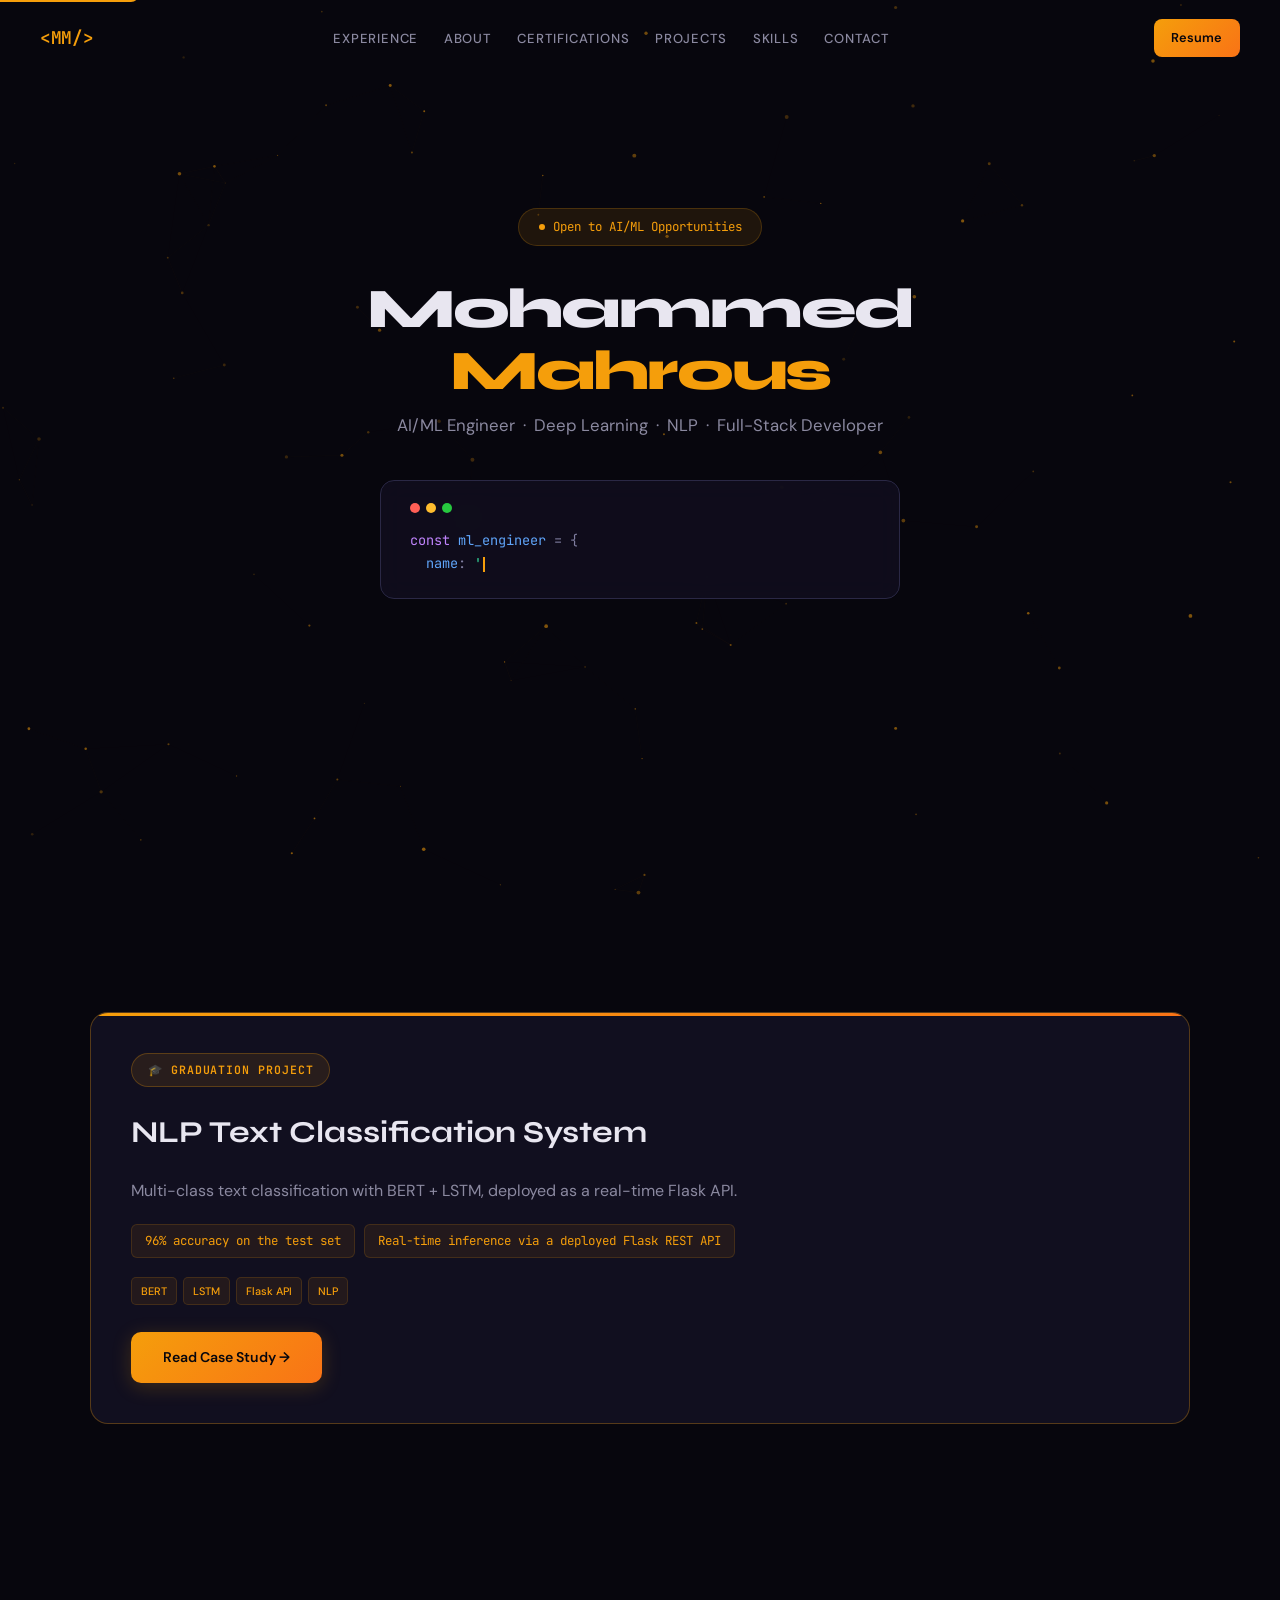
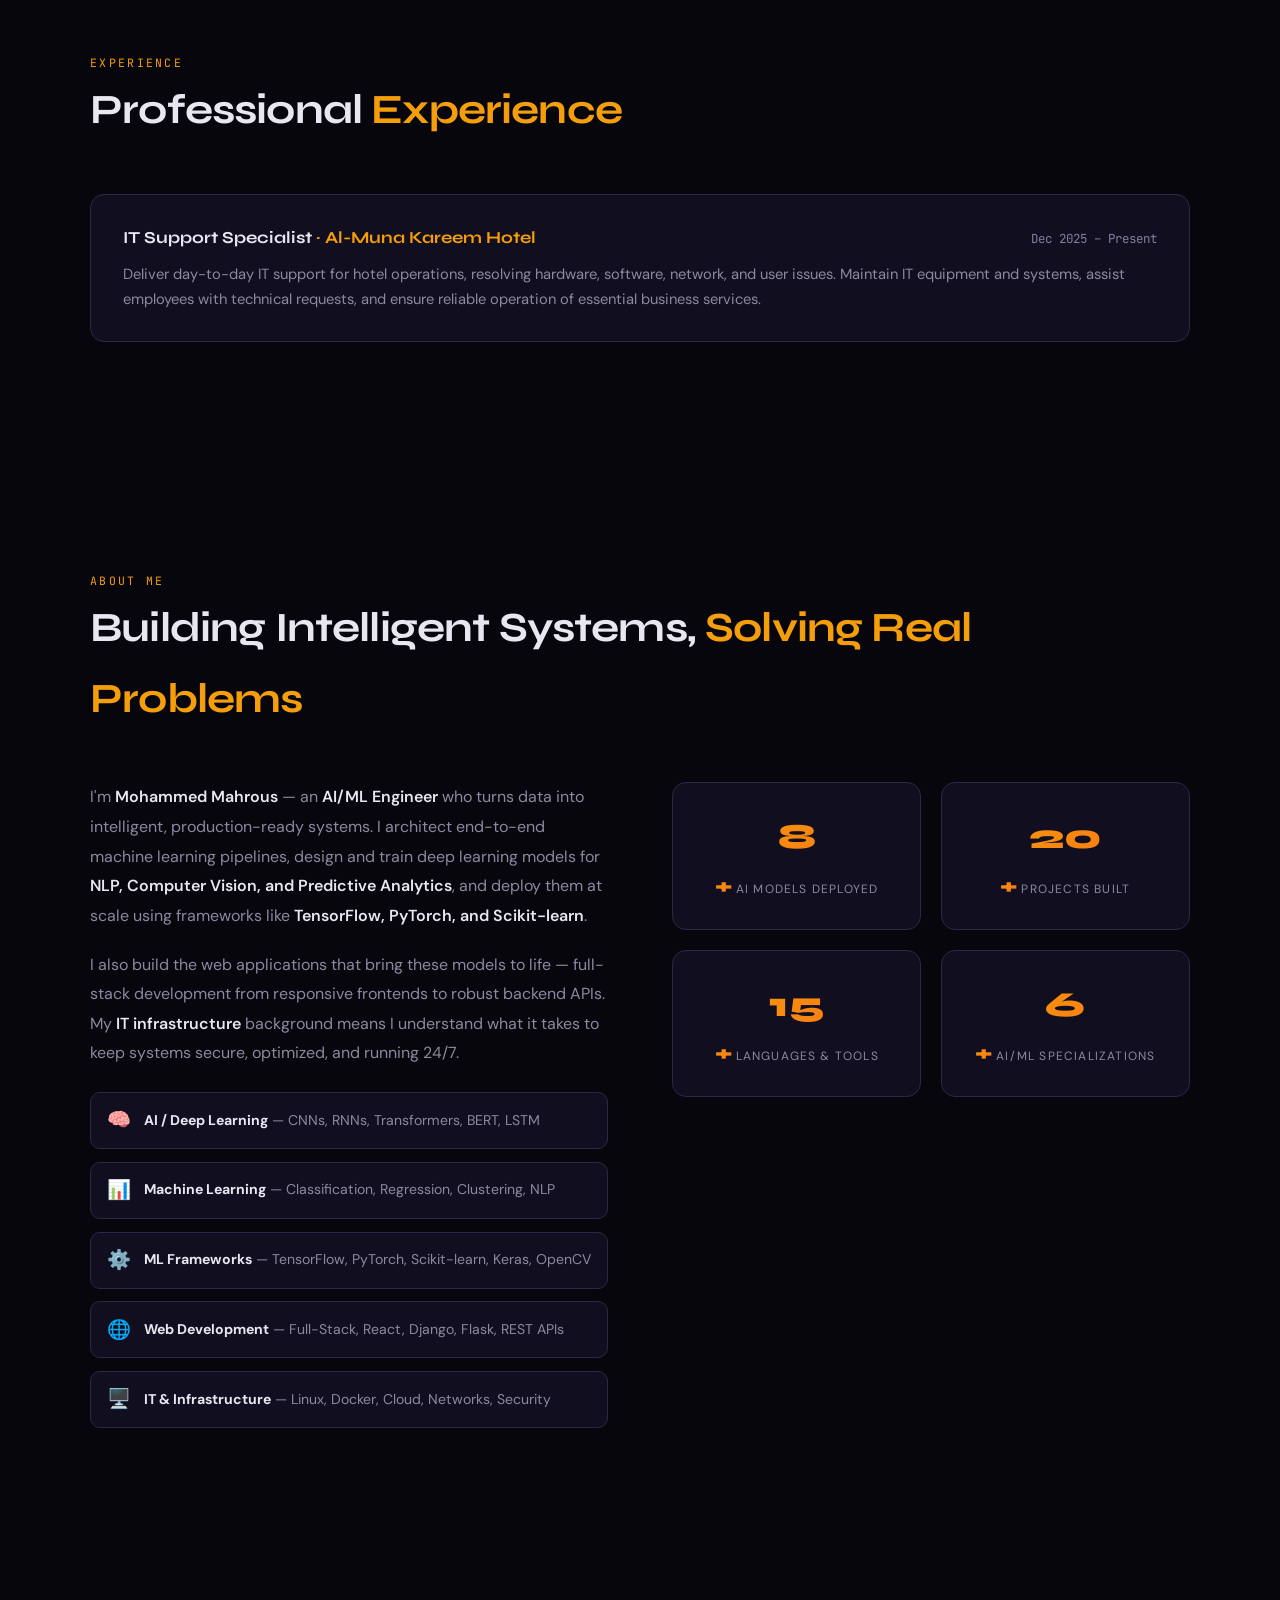
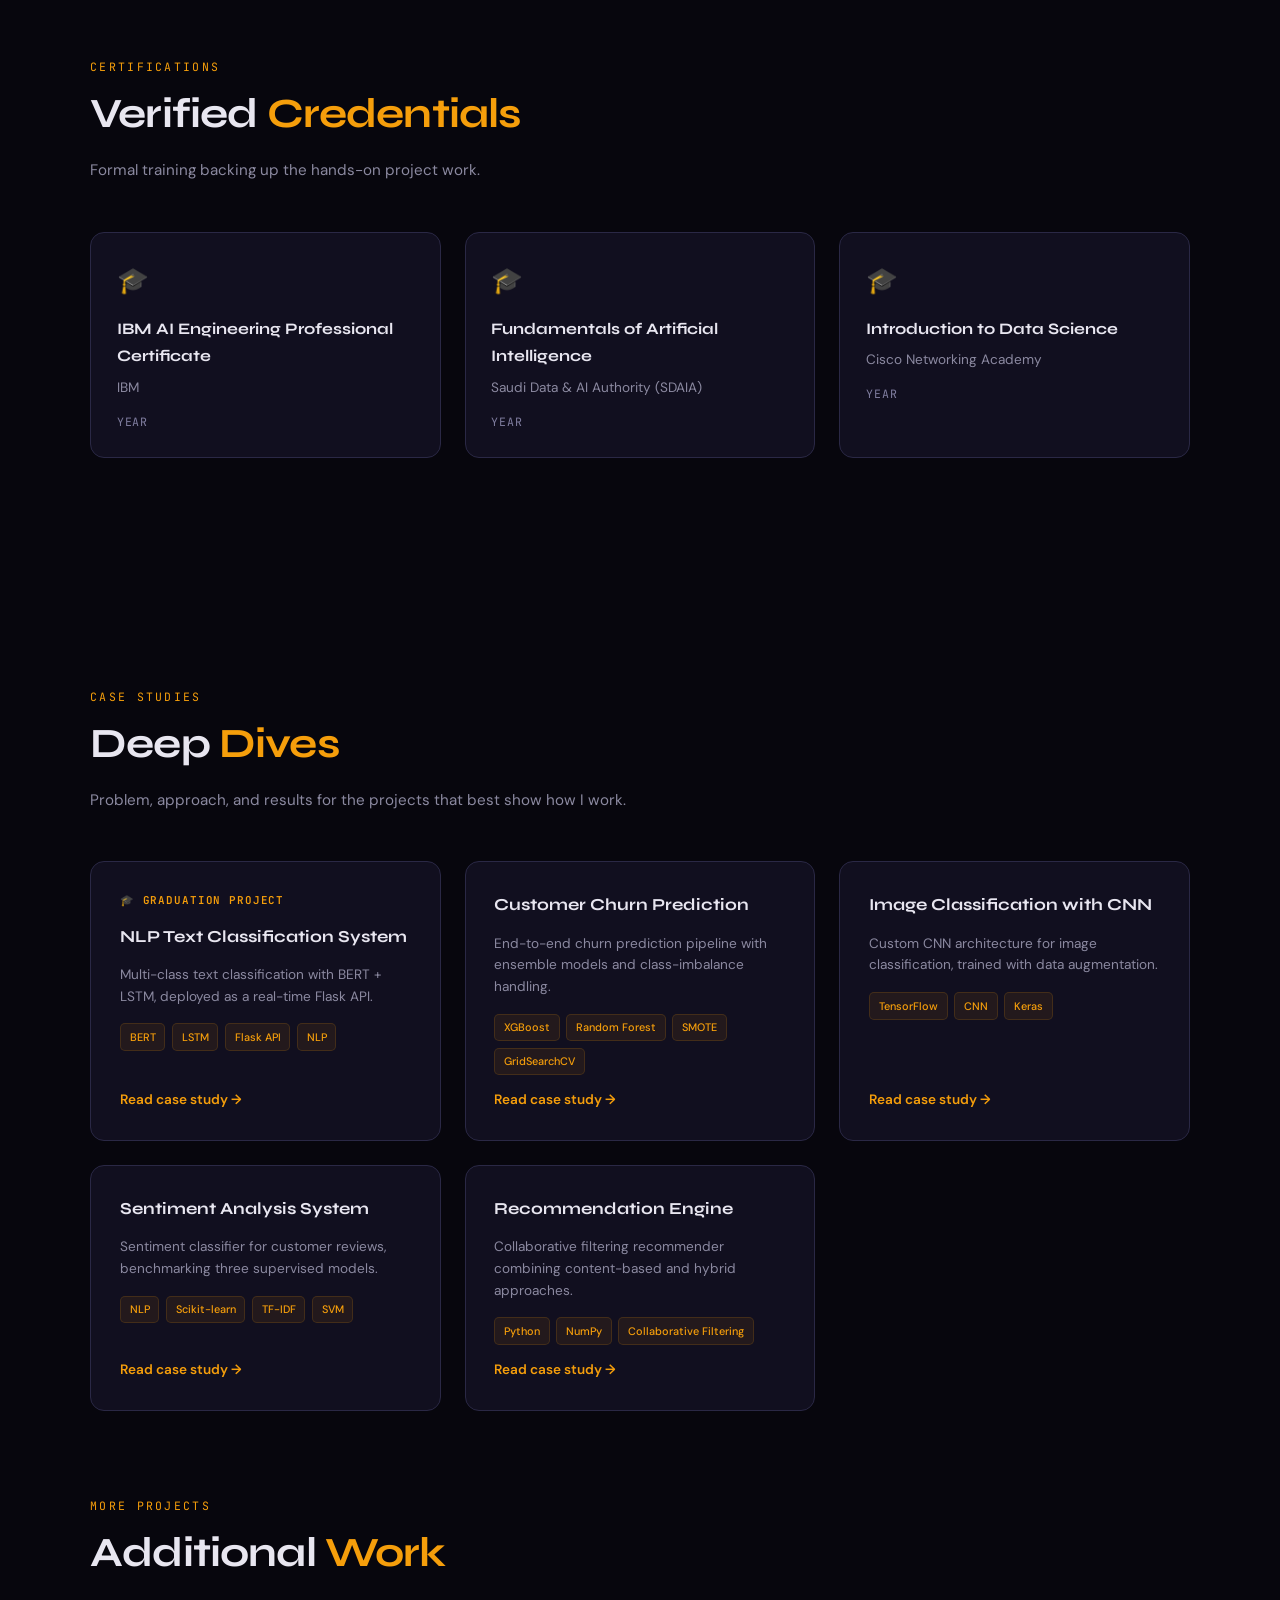
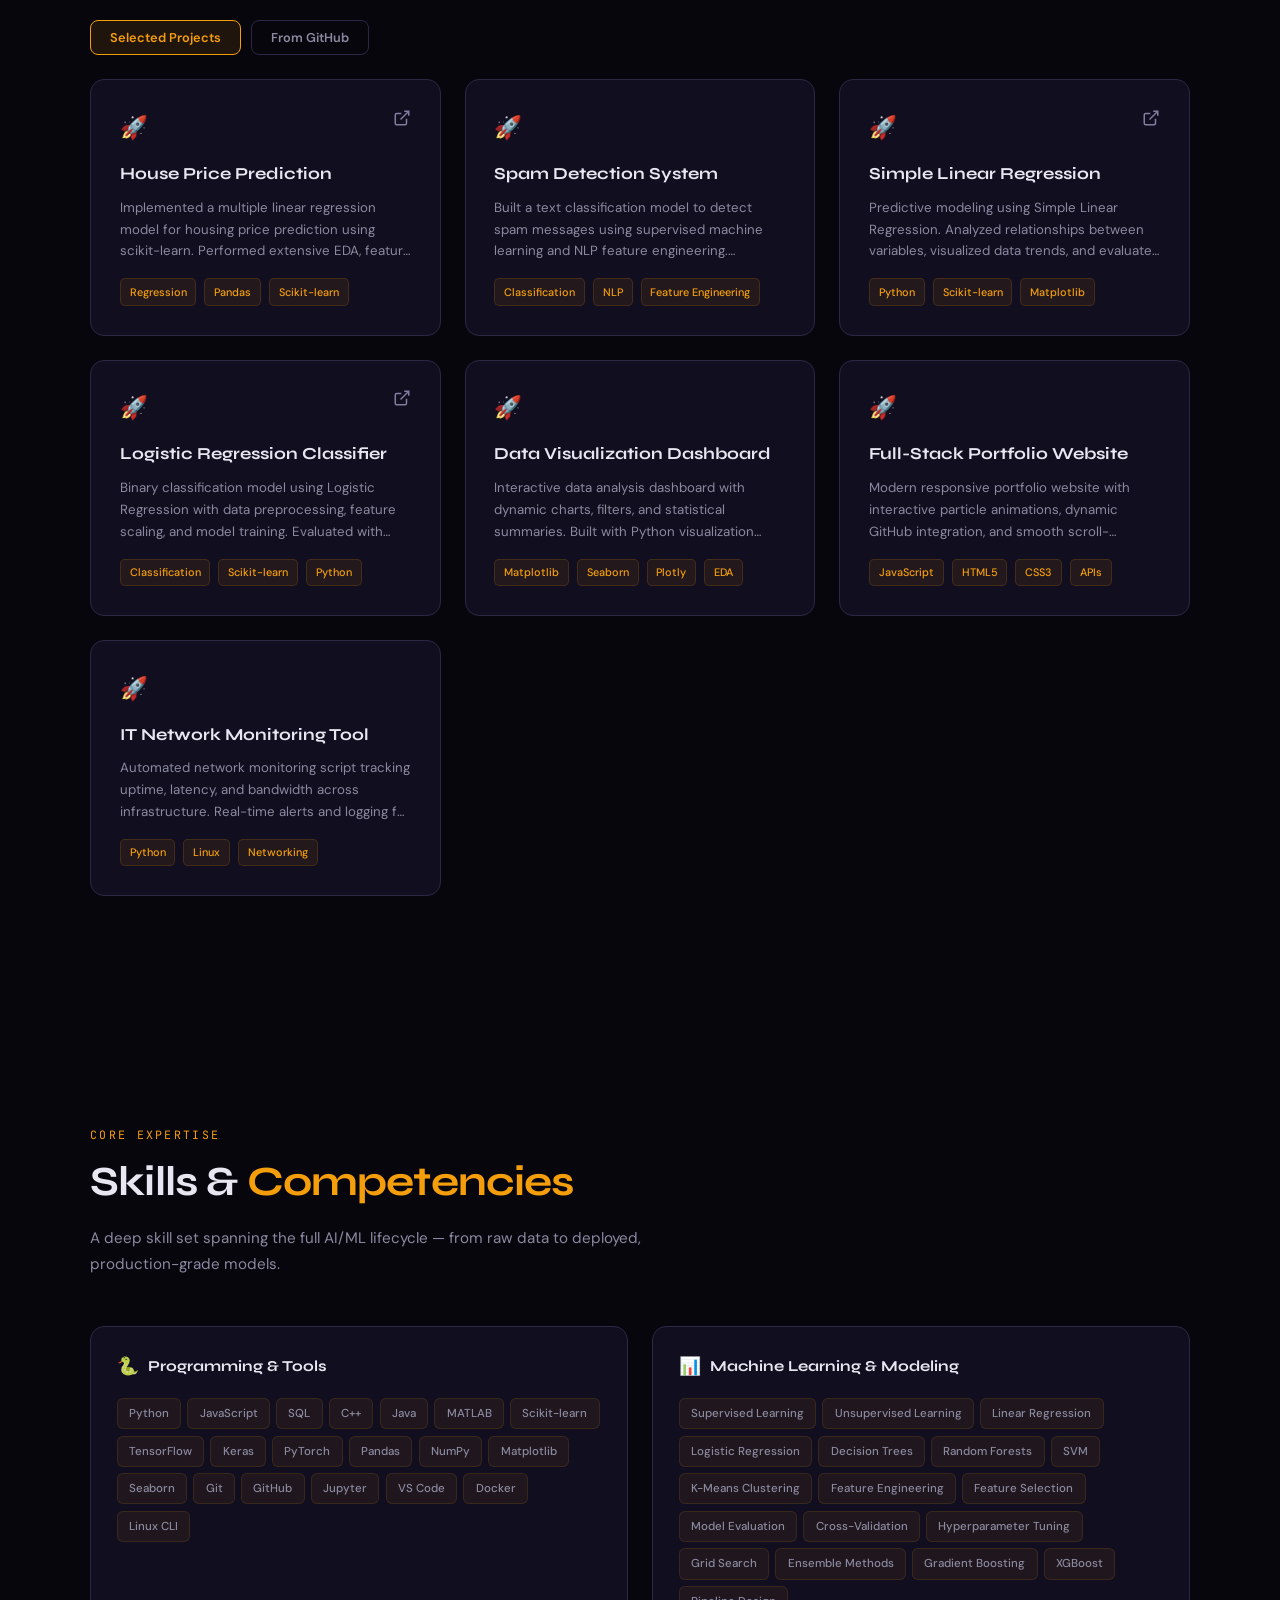
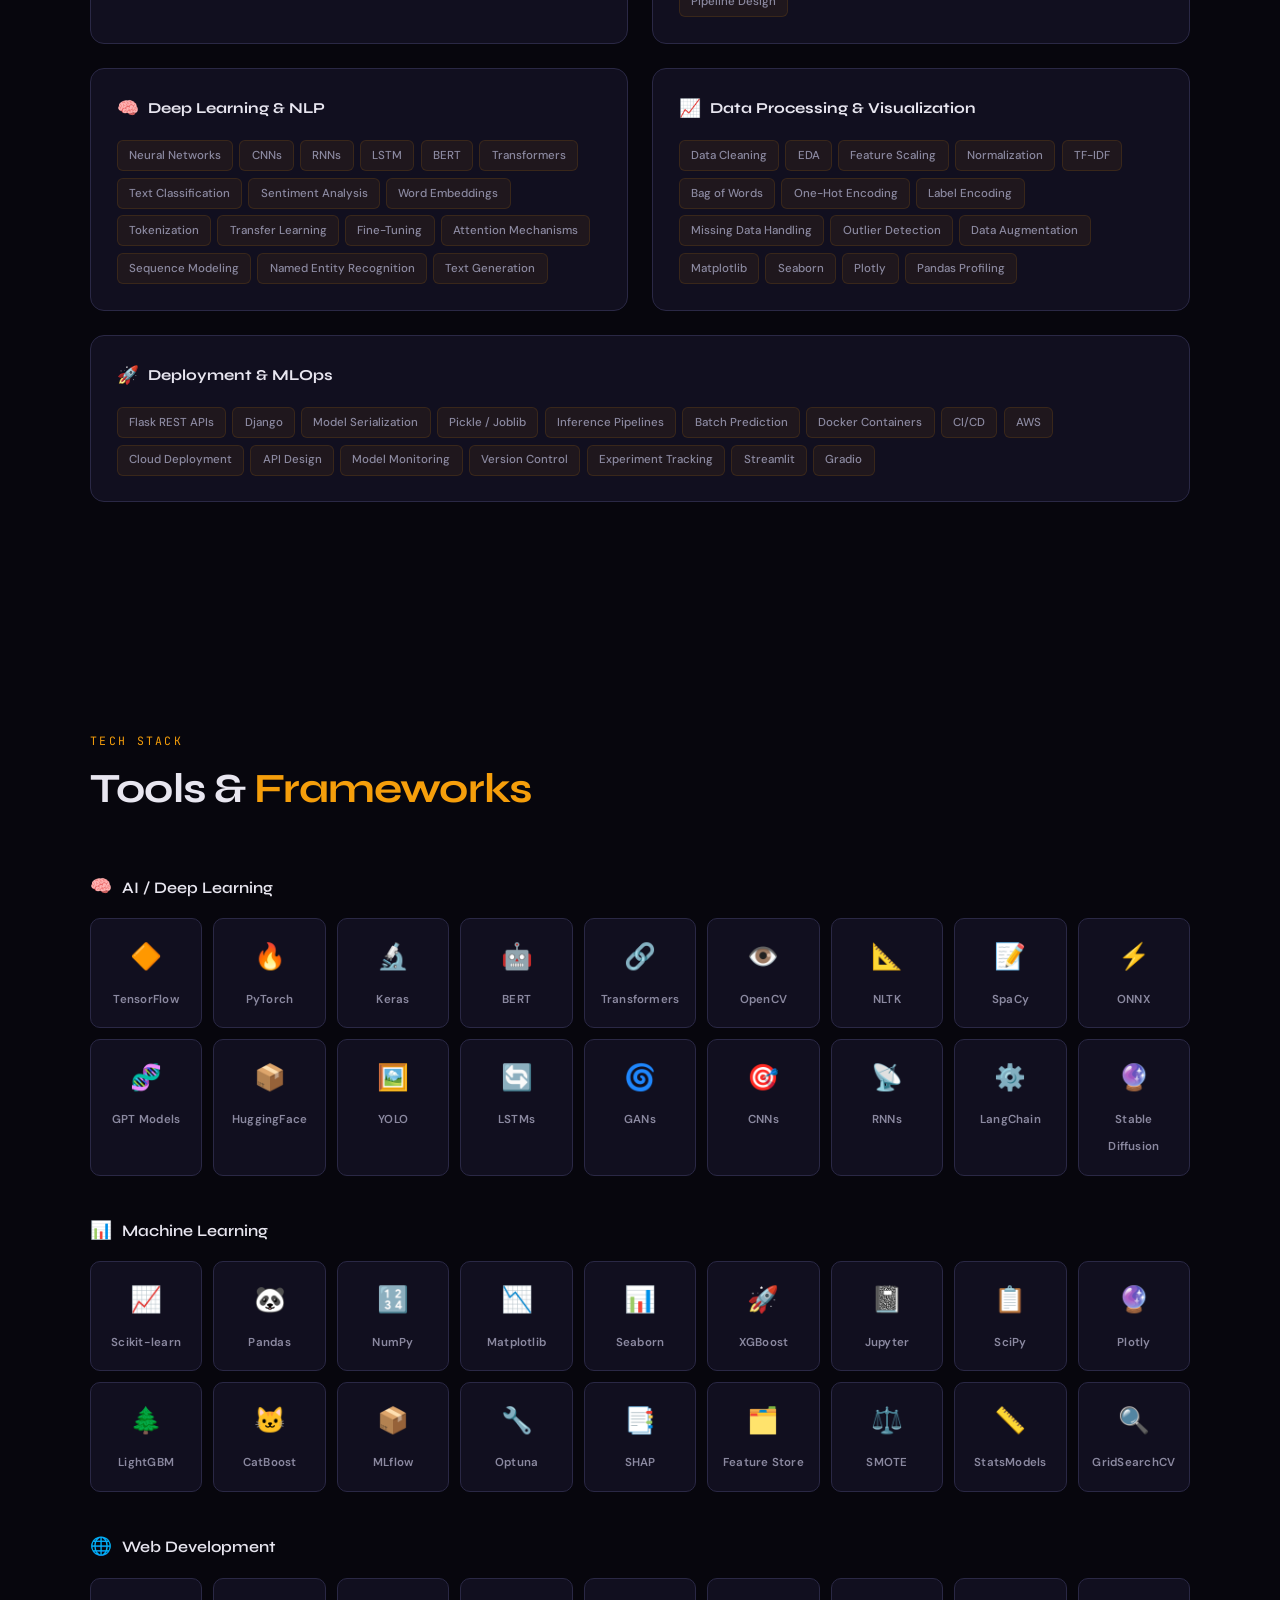
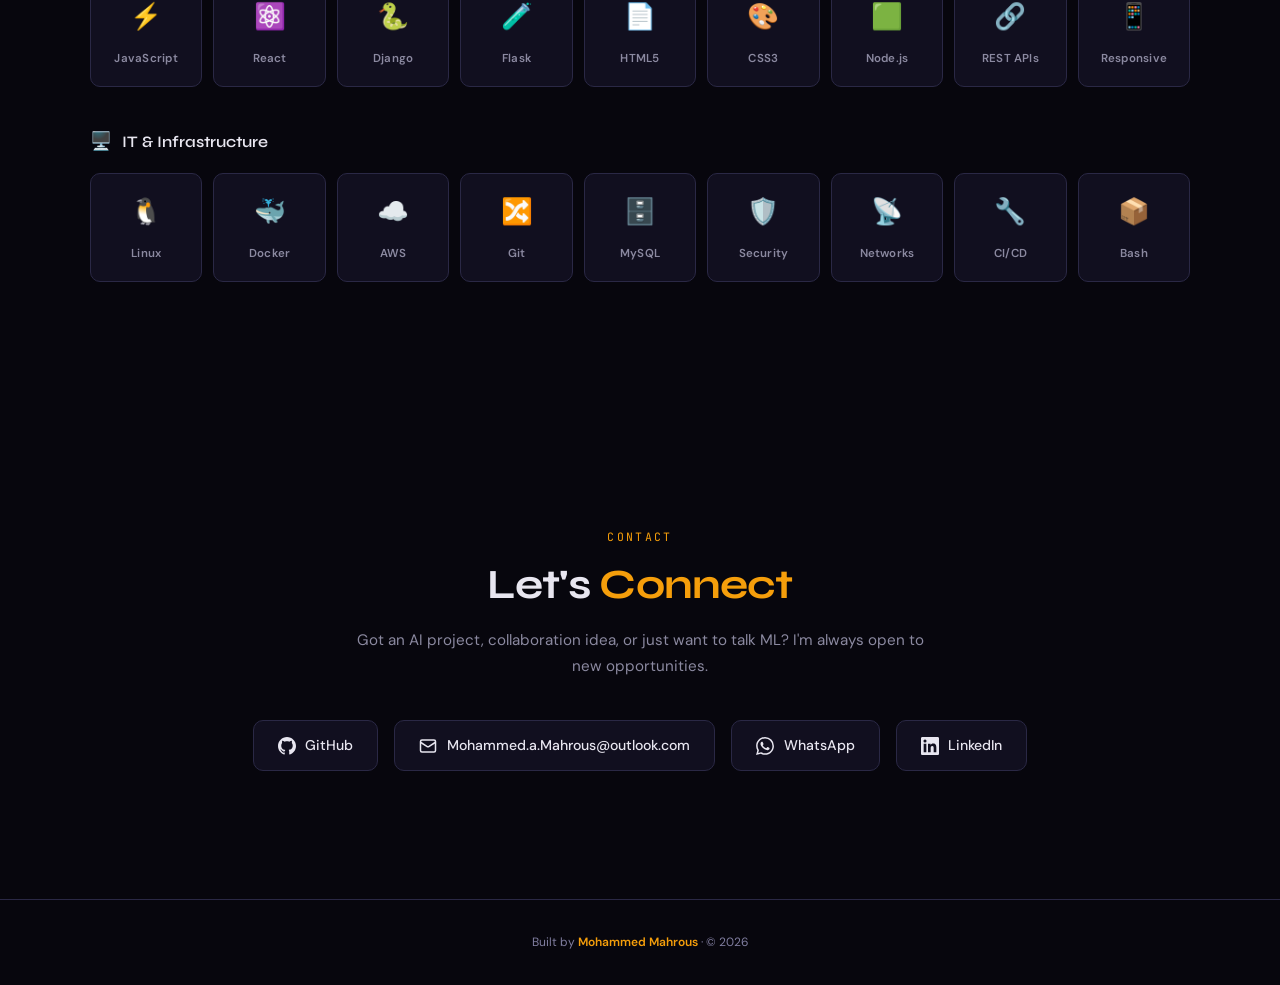
==== commit 1b2aa627: "Redesign portfolio for AI/ML recruiting Restructure IA to lead with proof: hero -> graduation projec" ====
--- a/index.html
+++ b/index.html
@@ -5,6 +5,7 @@
 <meta name="viewport" content="width=device-width, initial-scale=1.0">
 <title>Mohammed Mahrous — AI/ML Engineer</title>
 <meta name="description" content="Mohammed Mahrous — AI/ML Engineer specializing in Deep Learning, NLP, Computer Vision, and Full-Stack Web Development.">
+<meta name="theme-color" content="#07060d">
 <link rel="canonical" href="https://reanuxm.github.io/">
 <link rel="icon" href="favicon.svg" type="image/svg+xml">
 
@@ -33,13 +34,19 @@
     "https://www.linkedin.com/in/mohammed-a-mahrous",
     "https://wa.link/co2jyg"
   ],
-  "knowsAbout": ["Machine Learning", "Deep Learning", "NLP", "Computer Vision", "Full-Stack Web Development"]
+  "knowsAbout": ["Machine Learning", "Deep Learning", "NLP", "Computer Vision", "Full-Stack Web Development"],
+  "worksFor": {"@type": "Organization", "name": "Al-Muna Kareem Hotel"},
+  "hasCredential": [
+    {"@type": "EducationalOccupationalCredential", "name": "IBM AI Engineering Professional Certificate", "recognizedBy": {"@type": "Organization", "name": "IBM"}},
+    {"@type": "EducationalOccupationalCredential", "name": "Fundamentals of Artificial Intelligence", "recognizedBy": {"@type": "Organization", "name": "Saudi Data & AI Authority (SDAIA)"}},
+    {"@type": "EducationalOccupationalCredential", "name": "Introduction to Data Science", "recognizedBy": {"@type": "Organization", "name": "Cisco Networking Academy"}}
+  ]
 }
 </script>
 
 <link rel="preconnect" href="https://fonts.googleapis.com">
 <link rel="preconnect" href="https://fonts.gstatic.com" crossorigin>
-<link href="https://fonts.googleapis.com/css2?family=Syne:wght@400;500;600;700;800&family=DM+Sans:ital,wght@0,300;0,400;0,500;0,600;0,700;1,400&family=JetBrains+Mono:wght@400;500&display=swap" rel="stylesheet">
+<link href="https://fonts.googleapis.com/css2?family=Syne:wght@600;700;800&family=DM+Sans:wght@400;500;600;700&family=JetBrains+Mono:wght@400;500;600&display=swap" rel="stylesheet">
 <link rel="stylesheet" href="css/main.css">
 </head>
 <body>
@@ -48,19 +55,24 @@
 
 <div class="scroll-progress" id="scrollProgress"></div>
 
+<!-- BUILD:NAV_START -->
 <nav id="navbar">
-  <a href="#" class="nav-logo">&lt;MM/&gt;</a>
+  <a href="#hero" class="nav-logo">&lt;MM/&gt;</a>
   <ul class="nav-links" id="navLinks">
+    <li><a href="#experience">Experience</a></li>
     <li><a href="#about">About</a></li>
+    <li><a href="#certifications">Certifications</a></li>
+    <li><a href="#projects">Projects</a></li>
     <li><a href="#expertise">Skills</a></li>
-    <li><a href="#stack">Tech Stack</a></li>
-    <li><a href="#projects">Projects</a></li>
     <li><a href="#contact">Contact</a></li>
   </ul>
+  <a class="nav-resume-btn" href="resume.pdf" download>Resume</a>
   <button class="nav-toggle" id="navToggle" aria-label="Toggle menu" aria-expanded="false" aria-controls="navLinks">
     <span></span><span></span><span></span>
   </button>
 </nav>
+
+<!-- BUILD:NAV_END -->
 
 <main id="main">
 <!-- HERO -->
@@ -79,10 +91,51 @@
         <svg width="16" height="16" viewBox="0 0 24 24" fill="none" stroke="currentColor" stroke-width="2.5"><path d="M2 3h6a4 4 0 0 1 4 4v14a3 3 0 0 0-3-3H2z"/><path d="M22 3h-6a4 4 0 0 0-4 4v14a3 3 0 0 1 3-3h7z"/></svg>
         View My Work
       </a>
+      <a href="resume.pdf" download class="btn btn-ghost">
+        <svg width="16" height="16" viewBox="0 0 24 24" fill="none" stroke="currentColor" stroke-width="2.5"><path d="M12 3v12"/><path d="m7 11 5 5 5-5"/><path d="M5 21h14"/></svg>
+        Resume
+      </a>
       <a href="#contact" class="btn btn-ghost">Get In Touch</a>
     </div>
   </div>
   <div class="scroll-hint" id="scrollHint"><span>Scroll</span><div class="scroll-line" aria-hidden="true"></div></div>
+</section>
+
+<!-- GRADUATION PROJECT SPOTLIGHT -->
+<section id="spotlight">
+  <div class="section-container">
+<!-- BUILD:SPOTLIGHT_START -->
+    <div class="spotlight-card reveal">
+      <span class="spotlight-badge">🎓 Graduation Project</span>
+      <h2 class="spotlight-name">NLP Text Classification System</h2>
+      <p class="spotlight-tagline">Multi-class text classification with BERT + LSTM, deployed as a real-time Flask API.</p>
+      <div class="spotlight-results"><span class="spotlight-result">96% accuracy on the test set</span><span class="spotlight-result">Real-time inference via a deployed Flask REST API</span></div>
+      <div class="spotlight-tags"><span class="project-tag">BERT</span><span class="project-tag">LSTM</span><span class="project-tag">Flask API</span><span class="project-tag">NLP</span></div>
+      <a href="projects/nlp-text-classification.html" class="btn btn-primary spotlight-cta">Read Case Study →</a>
+    </div>
+<!-- BUILD:SPOTLIGHT_END -->
+  </div>
+</section>
+
+<!-- EXPERIENCE -->
+<section id="experience">
+  <div class="section-container">
+    <div class="reveal">
+      <span class="section-eyebrow">Experience</span>
+      <h2 class="section-title">Professional <em>Experience</em></h2>
+    </div>
+    <div class="experience-list">
+<!-- BUILD:EXPERIENCE_START -->
+      <div class="experience-card reveal reveal-d1">
+        <div class="experience-head">
+          <h3 class="experience-title">IT Support Specialist <span>· Al-Muna Kareem Hotel</span></h3>
+          <span class="experience-dates">Dec 2025 – Present</span>
+        </div>
+        <p class="experience-desc">Deliver day-to-day IT support for hotel operations, resolving hardware, software, network, and user issues. Maintain IT equipment and systems, assist employees with technical requests, and ensure reliable operation of essential business services.</p>
+      </div>
+<!-- BUILD:EXPERIENCE_END -->
+    </div>
+  </div>
 </section>
 
 <!-- ABOUT -->
@@ -124,6 +177,177 @@
           <span class="stat-label">AI/ML Specializations</span>
         </div>
       </div>
+    </div>
+  </div>
+</section>
+
+<!-- CERTIFICATIONS -->
+<section id="certifications">
+  <div class="section-container">
+    <div class="reveal">
+      <span class="section-eyebrow">Certifications</span>
+      <h2 class="section-title">Verified <em>Credentials</em></h2>
+      <p class="section-desc">Formal training backing up the hands-on project work.</p>
+    </div>
+    <div class="cert-grid">
+<!-- BUILD:CERTIFICATIONS_START -->
+      <div class="cert-card reveal reveal-d1">
+        <span class="cert-icon" aria-hidden="true">🎓</span>
+        <h3 class="cert-name">IBM AI Engineering Professional Certificate</h3>
+        <p class="cert-issuer">IBM</p>
+        <div class="cert-meta">
+          <span class="cert-year">Year</span>
+          
+        </div>
+      </div>
+      <div class="cert-card reveal reveal-d2">
+        <span class="cert-icon" aria-hidden="true">🎓</span>
+        <h3 class="cert-name">Fundamentals of Artificial Intelligence</h3>
+        <p class="cert-issuer">Saudi Data & AI Authority (SDAIA)</p>
+        <div class="cert-meta">
+          <span class="cert-year">Year</span>
+          
+        </div>
+      </div>
+      <div class="cert-card reveal reveal-d3">
+        <span class="cert-icon" aria-hidden="true">🎓</span>
+        <h3 class="cert-name">Introduction to Data Science</h3>
+        <p class="cert-issuer">Cisco Networking Academy</p>
+        <div class="cert-meta">
+          <span class="cert-year">Year</span>
+          
+        </div>
+      </div>
+<!-- BUILD:CERTIFICATIONS_END -->
+    </div>
+  </div>
+</section>
+
+<!-- PROJECTS -->
+<section id="projects">
+  <div class="section-container">
+    <div class="reveal">
+      <span class="section-eyebrow">Case Studies</span>
+      <h2 class="section-title">Deep <em>Dives</em></h2>
+      <p class="section-desc">Problem, approach, and results for the projects that best show how I work.</p>
+    </div>
+    <div class="case-studies-grid">
+<!-- BUILD:CASE_STUDIES_START -->
+      <div class="case-study-card reveal reveal-d1">
+        <span class="case-study-grad-badge">🎓 Graduation Project</span>
+        <h3 class="case-study-name">NLP Text Classification System</h3>
+        <p class="case-study-tagline">Multi-class text classification with BERT + LSTM, deployed as a real-time Flask API.</p>
+        <div class="case-study-tags"><span class="project-tag">BERT</span><span class="project-tag">LSTM</span><span class="project-tag">Flask API</span><span class="project-tag">NLP</span></div>
+        <a href="projects/nlp-text-classification.html" class="case-study-link">Read case study →</a>
+      </div>
+      <div class="case-study-card reveal reveal-d2">
+        
+        <h3 class="case-study-name">Customer Churn Prediction</h3>
+        <p class="case-study-tagline">End-to-end churn prediction pipeline with ensemble models and class-imbalance handling.</p>
+        <div class="case-study-tags"><span class="project-tag">XGBoost</span><span class="project-tag">Random Forest</span><span class="project-tag">SMOTE</span><span class="project-tag">GridSearchCV</span></div>
+        <a href="projects/customer-churn-prediction.html" class="case-study-link">Read case study →</a>
+      </div>
+      <div class="case-study-card reveal reveal-d3">
+        
+        <h3 class="case-study-name">Image Classification with CNN</h3>
+        <p class="case-study-tagline">Custom CNN architecture for image classification, trained with data augmentation.</p>
+        <div class="case-study-tags"><span class="project-tag">TensorFlow</span><span class="project-tag">CNN</span><span class="project-tag">Keras</span></div>
+        <a href="projects/image-classification-cnn.html" class="case-study-link">Read case study →</a>
+      </div>
+      <div class="case-study-card reveal reveal-d4">
+        
+        <h3 class="case-study-name">Sentiment Analysis System</h3>
+        <p class="case-study-tagline">Sentiment classifier for customer reviews, benchmarking three supervised models.</p>
+        <div class="case-study-tags"><span class="project-tag">NLP</span><span class="project-tag">Scikit-learn</span><span class="project-tag">TF-IDF</span><span class="project-tag">SVM</span></div>
+        <a href="projects/sentiment-analysis-system.html" class="case-study-link">Read case study →</a>
+      </div>
+      <div class="case-study-card reveal reveal-d5">
+        
+        <h3 class="case-study-name">Recommendation Engine</h3>
+        <p class="case-study-tagline">Collaborative filtering recommender combining content-based and hybrid approaches.</p>
+        <div class="case-study-tags"><span class="project-tag">Python</span><span class="project-tag">NumPy</span><span class="project-tag">Collaborative Filtering</span></div>
+        <a href="projects/recommendation-engine.html" class="case-study-link">Read case study →</a>
+      </div>
+<!-- BUILD:CASE_STUDIES_END -->
+    </div>
+
+    <div class="reveal" style="margin-top:5rem">
+      <span class="section-eyebrow">More Projects</span>
+      <h2 class="section-title">Additional <em>Work</em></h2>
+    </div>
+    <div class="projects-tabs reveal reveal-d1">
+      <button class="tab-btn active" data-tab="other">Selected Projects</button>
+      <button class="tab-btn" data-tab="github">From GitHub</button>
+    </div>
+    <div class="projects-grid" id="otherProjectsGrid">
+<!-- BUILD:OTHER_PROJECTS_START -->
+      <div class="project-card reveal">
+        <div class="project-header">
+          <span class="project-icon" aria-hidden="true">🚀</span>
+          <div class="project-links"><a href="https://github.com/ReanuxM/Machine-Learning-with-Python/blob/main/Machine%20Learning%20with%20Python/Lab2/Multiple%20Linear%20Regression.ipynb" target="_blank" rel="noopener"><svg width="18" height="18" viewBox="0 0 24 24" fill="none" stroke="currentColor" stroke-width="2"><path d="M18 13v6a2 2 0 0 1-2 2H5a2 2 0 0 1-2-2V8a2 2 0 0 1 2-2h6"/><polyline points="15 3 21 3 21 9"/><line x1="10" y1="14" x2="21" y2="3"/></svg></a></div>
+        </div>
+        <h3 class="project-name">House Price Prediction</h3>
+        <p class="project-desc">Implemented a multiple linear regression model for housing price prediction using scikit-learn. Performed extensive EDA, feature engineering, multicollinearity analysis, and model evaluation with MAE, RMSE, and R-squared metrics.</p>
+        <div class="project-meta"><span class="project-tag">Regression</span><span class="project-tag">Pandas</span><span class="project-tag">Scikit-learn</span></div>
+      </div>
+      <div class="project-card reveal">
+        <div class="project-header">
+          <span class="project-icon" aria-hidden="true">🚀</span>
+          <div class="project-links"></div>
+        </div>
+        <h3 class="project-name">Spam Detection System</h3>
+        <p class="project-desc">Built a text classification model to detect spam messages using supervised machine learning and NLP feature engineering. Implemented Bag of Words, TF-IDF vectorization, and evaluated with precision, recall, and F1-score.</p>
+        <div class="project-meta"><span class="project-tag">Classification</span><span class="project-tag">NLP</span><span class="project-tag">Feature Engineering</span></div>
+      </div>
+      <div class="project-card reveal">
+        <div class="project-header">
+          <span class="project-icon" aria-hidden="true">🚀</span>
+          <div class="project-links"><a href="https://github.com/ReanuxM/Machine-Learning-with-Python/blob/main/Machine%20Learning%20with%20Python/Lab1/simple_linear_regression.ipynb" target="_blank" rel="noopener"><svg width="18" height="18" viewBox="0 0 24 24" fill="none" stroke="currentColor" stroke-width="2"><path d="M18 13v6a2 2 0 0 1-2 2H5a2 2 0 0 1-2-2V8a2 2 0 0 1 2-2h6"/><polyline points="15 3 21 3 21 9"/><line x1="10" y1="14" x2="21" y2="3"/></svg></a></div>
+        </div>
+        <h3 class="project-name">Simple Linear Regression</h3>
+        <p class="project-desc">Predictive modeling using Simple Linear Regression. Analyzed relationships between variables, visualized data trends, and evaluated accuracy with MAE, MSE, and R-squared metrics on real-world datasets.</p>
+        <div class="project-meta"><span class="project-tag">Python</span><span class="project-tag">Scikit-learn</span><span class="project-tag">Matplotlib</span></div>
+      </div>
+      <div class="project-card reveal">
+        <div class="project-header">
+          <span class="project-icon" aria-hidden="true">🚀</span>
+          <div class="project-links"><a href="https://github.com/ReanuxM/Machine-Learning-with-Python/blob/main/Machine%20Learning%20with%20Python/Lab3_Logistic_Regression/Logistic_Regression.ipynb" target="_blank" rel="noopener"><svg width="18" height="18" viewBox="0 0 24 24" fill="none" stroke="currentColor" stroke-width="2"><path d="M18 13v6a2 2 0 0 1-2 2H5a2 2 0 0 1-2-2V8a2 2 0 0 1 2-2h6"/><polyline points="15 3 21 3 21 9"/><line x1="10" y1="14" x2="21" y2="3"/></svg></a></div>
+        </div>
+        <h3 class="project-name">Logistic Regression Classifier</h3>
+        <p class="project-desc">Binary classification model using Logistic Regression with data preprocessing, feature scaling, and model training. Evaluated with confusion matrix, precision, recall, F1-score, and ROC-AUC curve analysis.</p>
+        <div class="project-meta"><span class="project-tag">Classification</span><span class="project-tag">Scikit-learn</span><span class="project-tag">Python</span></div>
+      </div>
+      <div class="project-card reveal">
+        <div class="project-header">
+          <span class="project-icon" aria-hidden="true">🚀</span>
+          <div class="project-links"></div>
+        </div>
+        <h3 class="project-name">Data Visualization Dashboard</h3>
+        <p class="project-desc">Interactive data analysis dashboard with dynamic charts, filters, and statistical summaries. Built with Python visualization libraries for exploratory data analysis on real-world datasets.</p>
+        <div class="project-meta"><span class="project-tag">Matplotlib</span><span class="project-tag">Seaborn</span><span class="project-tag">Plotly</span><span class="project-tag">EDA</span></div>
+      </div>
+      <div class="project-card reveal">
+        <div class="project-header">
+          <span class="project-icon" aria-hidden="true">🚀</span>
+          <div class="project-links"></div>
+        </div>
+        <h3 class="project-name">Full-Stack Portfolio Website</h3>
+        <p class="project-desc">Modern responsive portfolio website with interactive particle animations, dynamic GitHub integration, and smooth scroll-triggered transitions. Built with vanilla JS, CSS animations, and GitHub Pages deployment.</p>
+        <div class="project-meta"><span class="project-tag">JavaScript</span><span class="project-tag">HTML5</span><span class="project-tag">CSS3</span><span class="project-tag">APIs</span></div>
+      </div>
+      <div class="project-card reveal">
+        <div class="project-header">
+          <span class="project-icon" aria-hidden="true">🚀</span>
+          <div class="project-links"></div>
+        </div>
+        <h3 class="project-name">IT Network Monitoring Tool</h3>
+        <p class="project-desc">Automated network monitoring script tracking uptime, latency, and bandwidth across infrastructure. Real-time alerts and logging for system administration and troubleshooting.</p>
+        <div class="project-meta"><span class="project-tag">Python</span><span class="project-tag">Linux</span><span class="project-tag">Networking</span></div>
+      </div>
+<!-- BUILD:OTHER_PROJECTS_END -->
+    </div>
+    <div class="projects-grid" id="githubProjectsGrid" hidden>
+      <div class="projects-loading"><div class="spinner"></div>Loading projects...</div>
     </div>
   </div>
 </section>
@@ -292,25 +516,6 @@
   </div>
 </section>
 
-<!-- PROJECTS -->
-<section id="projects">
-  <div class="section-container">
-    <div class="reveal">
-      <span class="section-eyebrow">Portfolio</span>
-      <h2 class="section-title">Selected <em>Work</em></h2>
-      <p class="section-desc">Real projects covering machine learning, deep learning, NLP, and web development — each one a real challenge solved.</p>
-    </div>
-    <div class="projects-tabs reveal reveal-d1">
-      <button class="tab-btn active" data-tab="all">All</button>
-      <button class="tab-btn" data-tab="featured">Featured</button>
-      <button class="tab-btn" data-tab="github">From GitHub</button>
-    </div>
-    <div class="projects-grid" id="projectsGrid">
-      <div class="projects-loading"><div class="spinner"></div>Loading projects...</div>
-    </div>
-  </div>
-</section>
-
 <!-- CONTACT -->
 <section id="contact" class="contact-section">
   <div class="section-container">
@@ -342,7 +547,9 @@
 </section>
 </main>
 
+<!-- BUILD:FOOTER_START -->
 <footer><p>Built by <strong>Mohammed Mahrous</strong> · &copy; <span id="year"></span></p></footer>
+<!-- BUILD:FOOTER_END -->
 
 <script type="module" src="js/main.js"></script>
 </body>
--- a/css/main.css
+++ b/css/main.css
@@ -2,7 +2,7 @@
 :root{
   --void:#07060d;--depth:#110f1f;--surface:#1a1831;
   --amber:#f59e0b;--amber-glow:#fbbf24;--amber-dim:rgba(245,158,11,.1);
-  --text:#e8e6f0;--text-dim:#8b89a0;--text-muted:#5a586e;--border:#2a2845;
+  --text:#e8e6f0;--text-dim:#8b89a0;--text-muted:#807ea0;--border:#2a2845;
   --gradient:linear-gradient(135deg,#f59e0b,#f97316);
   --font-display:'Syne',sans-serif;
   --font-body:'DM Sans',sans-serif;
@@ -24,7 +24,7 @@
 nav{position:fixed;top:0;width:100%;padding:1.2rem 2.5rem;display:flex;justify-content:space-between;align-items:center;z-index:1000;transition:all .4s ease}
 nav.scrolled{background:rgba(7,6,13,.88);backdrop-filter:blur(24px);border-bottom:1px solid var(--border)}
 .nav-logo{font-family:var(--font-mono);font-weight:600;font-size:1.1rem;color:var(--amber);letter-spacing:-.02em}
-.nav-links{display:flex;gap:2.2rem;list-style:none}
+.nav-links{display:flex;gap:1.6rem;list-style:none}
 .nav-links a{font-size:.82rem;font-weight:500;letter-spacing:.06em;text-transform:uppercase;color:var(--text-dim);transition:color .3s;position:relative}
 .nav-links a::after{content:'';position:absolute;bottom:-4px;left:0;width:0;height:1.5px;background:var(--amber);transition:width .3s}
 .nav-links a:hover::after,.nav-links a.active::after{width:100%}
@@ -129,6 +129,7 @@
 .tab-btn{font-family:var(--font-body);font-size:.8rem;font-weight:600;padding:.5rem 1.2rem;border-radius:8px;border:1px solid var(--border);background:transparent;color:var(--text-dim);cursor:pointer;transition:all .3s}
 .tab-btn.active,.tab-btn:hover{border-color:var(--amber);color:var(--amber);background:var(--amber-dim)}
 .projects-grid{display:grid;grid-template-columns:repeat(auto-fill,minmax(320px,1fr));gap:1.5rem}
+.projects-grid[hidden]{display:none}
 .project-card{background:var(--depth);border:1px solid var(--border);border-radius:14px;padding:1.8rem;transition:all .5s cubic-bezier(.16,1,.3,1);position:relative;overflow:hidden}
 .project-card::before{content:'';position:absolute;top:0;left:0;right:0;height:2px;background:var(--gradient);opacity:0;transition:opacity .4s}
 .project-card:hover{border-color:var(--amber);transform:translateY(-8px);box-shadow:0 20px 60px rgba(0,0,0,.5)}
@@ -165,7 +166,57 @@
 .reveal.visible{opacity:1;transform:translateY(0)}
 .reveal-d1{transition-delay:.1s}.reveal-d2{transition-delay:.2s}.reveal-d3{transition-delay:.3s}.reveal-d4{transition-delay:.4s}.reveal-d5{transition-delay:.5s}
 
-@media(max-width:768px){
+/* NAV RESUME BUTTON */
+.nav-resume-btn{font-family:var(--font-body);font-size:.8rem;font-weight:600;color:var(--void);background:var(--gradient);padding:.5rem 1.1rem;border-radius:8px;margin-left:1.5rem;transition:all .3s ease;white-space:nowrap}
+.nav-resume-btn:hover{box-shadow:0 4px 20px rgba(245,158,11,.35);transform:translateY(-2px)}
+
+/* GRADUATION PROJECT SPOTLIGHT */
+.spotlight-card{display:flex;flex-direction:column;gap:1.2rem;background:var(--depth);border:1px solid rgba(245,158,11,.3);border-radius:18px;padding:2.5rem;position:relative;overflow:hidden}
+.spotlight-card::before{content:'';position:absolute;top:0;left:0;right:0;height:3px;background:var(--gradient)}
+.spotlight-badge{display:inline-flex;align-items:center;gap:.4rem;font-family:var(--font-mono);font-size:.72rem;font-weight:600;color:var(--amber);background:var(--amber-dim);border:1px solid rgba(245,158,11,.25);border-radius:100px;padding:.4rem 1rem;width:fit-content;text-transform:uppercase;letter-spacing:.08em}
+.spotlight-name{font-family:var(--font-display);font-size:clamp(1.4rem,3vw,1.9rem);font-weight:700}
+.spotlight-tagline{color:var(--text-dim);font-size:1rem;max-width:640px}
+.spotlight-results{display:flex;gap:.6rem;flex-wrap:wrap}
+.spotlight-result{font-family:var(--font-mono);font-size:.78rem;color:var(--amber);background:rgba(245,158,11,.08);border:1px solid rgba(245,158,11,.15);border-radius:6px;padding:.35rem .8rem}
+.spotlight-tags{display:flex;gap:.4rem;flex-wrap:wrap}
+.spotlight-cta{margin-top:.5rem;width:fit-content}
+
+/* EXPERIENCE */
+.experience-list{display:flex;flex-direction:column;gap:1.2rem;margin-top:3rem}
+.experience-card{background:var(--depth);border:1px solid var(--border);border-radius:14px;padding:1.8rem 2rem;transition:all .4s ease}
+.experience-card:hover{border-color:var(--amber);box-shadow:0 12px 40px var(--amber-dim)}
+.experience-head{display:flex;justify-content:space-between;align-items:baseline;flex-wrap:wrap;gap:.5rem;margin-bottom:.6rem}
+.experience-title{font-family:var(--font-display);font-size:1.05rem;font-weight:700;margin:0}
+.experience-title span{color:var(--amber)}
+.experience-dates{font-family:var(--font-mono);font-size:.78rem;color:var(--text-muted);white-space:nowrap}
+.experience-desc{color:var(--text-dim);font-size:.92rem;line-height:1.7}
+
+/* CERTIFICATIONS */
+.cert-grid{display:grid;grid-template-columns:repeat(auto-fill,minmax(280px,1fr));gap:1.5rem;margin-top:3rem}
+.cert-card{background:var(--depth);border:1px solid var(--border);border-radius:14px;padding:1.6rem;transition:all .45s cubic-bezier(.16,1,.3,1)}
+.cert-card:hover{border-color:var(--amber);transform:translateY(-6px);box-shadow:0 12px 40px var(--amber-dim)}
+.cert-icon{font-size:1.6rem;margin-bottom:.8rem;display:block}
+.cert-name{font-family:var(--font-display);font-size:1rem;font-weight:700;margin-bottom:.4rem}
+.cert-issuer{color:var(--text-dim);font-size:.85rem;margin-bottom:.8rem}
+.cert-meta{display:flex;justify-content:space-between;align-items:center;gap:.6rem}
+.cert-year{font-family:var(--font-mono);font-size:.72rem;color:var(--text-muted);text-transform:uppercase;letter-spacing:.08em}
+.cert-verify{font-size:.78rem;font-weight:600;color:var(--amber)}
+.cert-verify:hover{text-decoration:underline}
+
+/* CASE STUDIES */
+.case-studies-grid{display:grid;grid-template-columns:repeat(auto-fill,minmax(300px,1fr));gap:1.5rem;margin-top:3rem}
+.case-study-card{display:flex;flex-direction:column;gap:.8rem;background:var(--depth);border:1px solid var(--border);border-radius:14px;padding:1.8rem;transition:all .5s cubic-bezier(.16,1,.3,1);position:relative;overflow:hidden}
+.case-study-card::before{content:'';position:absolute;top:0;left:0;right:0;height:2px;background:var(--gradient);opacity:0;transition:opacity .4s}
+.case-study-card:hover{border-color:var(--amber);transform:translateY(-8px);box-shadow:0 20px 60px rgba(0,0,0,.5)}
+.case-study-card:hover::before{opacity:1}
+.case-study-grad-badge{font-family:var(--font-mono);font-size:.68rem;font-weight:600;color:var(--amber);text-transform:uppercase;letter-spacing:.08em;width:fit-content}
+.case-study-name{font-family:var(--font-display);font-size:1.05rem;font-weight:700}
+.case-study-tagline{font-size:.85rem;color:var(--text-dim);line-height:1.6}
+.case-study-tags{display:flex;gap:.4rem;flex-wrap:wrap;margin-top:.2rem}
+.case-study-link{margin-top:auto;font-size:.85rem;font-weight:600;color:var(--amber);display:inline-flex;align-items:center;gap:.3rem}
+.case-study-link:hover{text-decoration:underline}
+
+@media(max-width:880px){
   nav{padding:1rem 1.5rem}
   .nav-links{position:fixed;top:0;right:-100%;width:72%;height:100vh;background:rgba(17,15,31,.97);backdrop-filter:blur(20px);flex-direction:column;justify-content:center;align-items:center;gap:2rem;transition:right .4s ease;border-left:1px solid var(--border)}
   .nav-links.open{right:0}
@@ -179,6 +230,9 @@
   .contact-links{flex-direction:column;align-items:center}
   section{padding:4.5rem 1.2rem}
   .contact-section{padding:5rem 1.2rem}
+  .nav-resume-btn{margin-left:auto;margin-right:.8rem;padding:.4rem .8rem;font-size:.72rem}
+  .spotlight-card{padding:1.6rem}
+  .case-studies-grid,.cert-grid{grid-template-columns:1fr}
 }
 @media(prefers-reduced-motion:reduce){
   *{animation-duration:.01ms!important;transition-duration:.01ms!important}
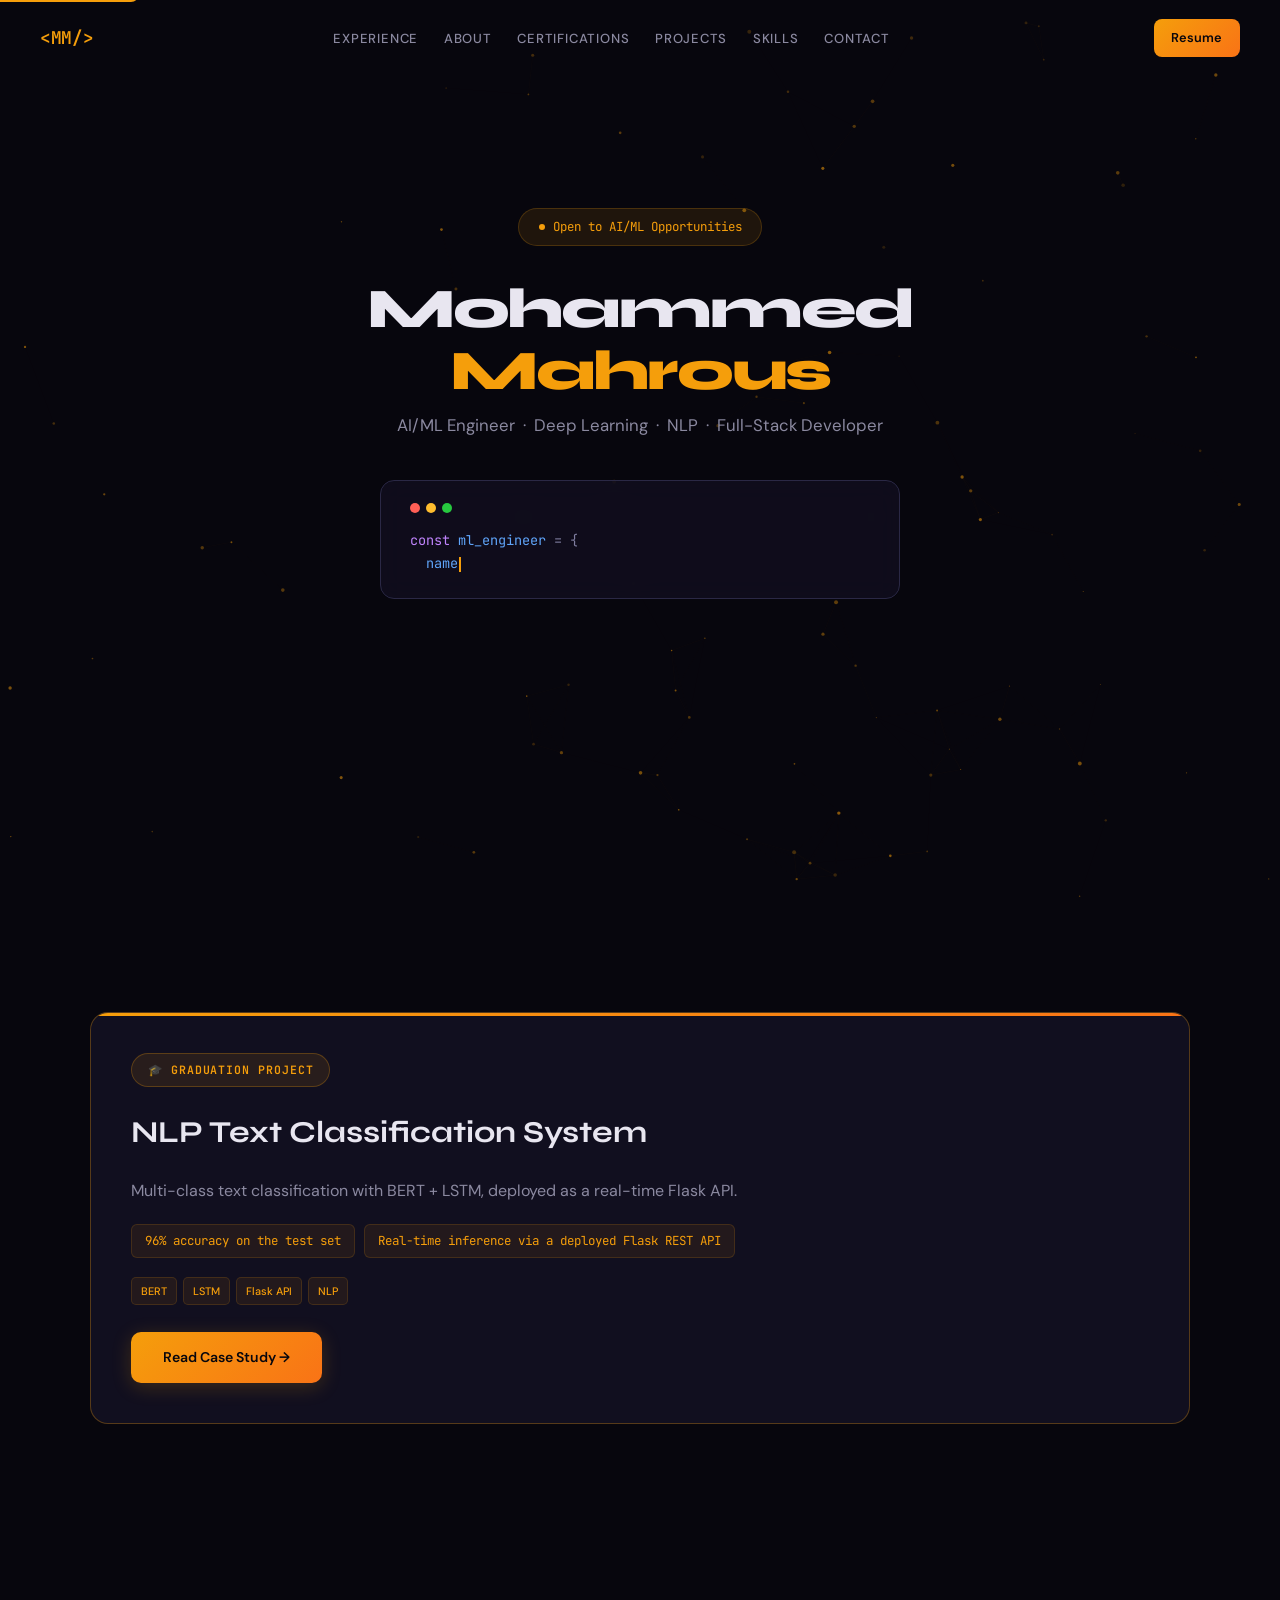
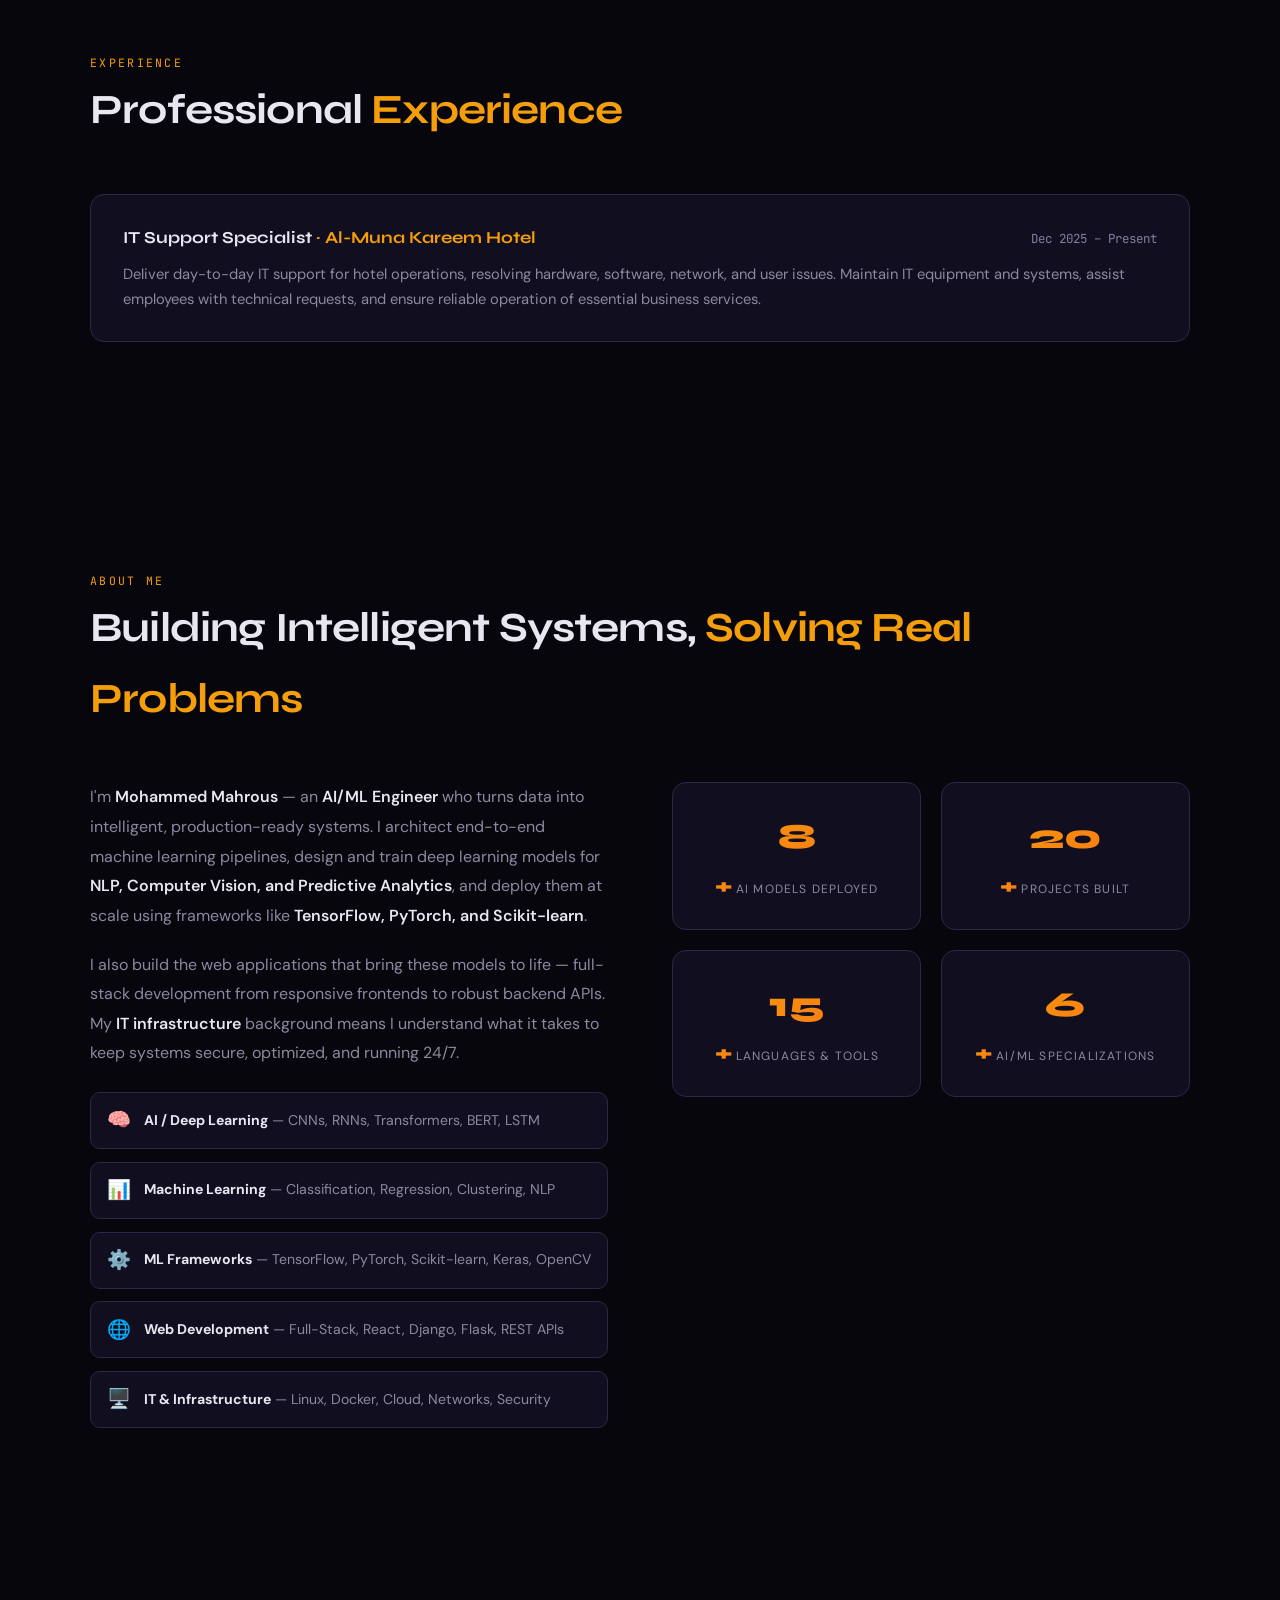
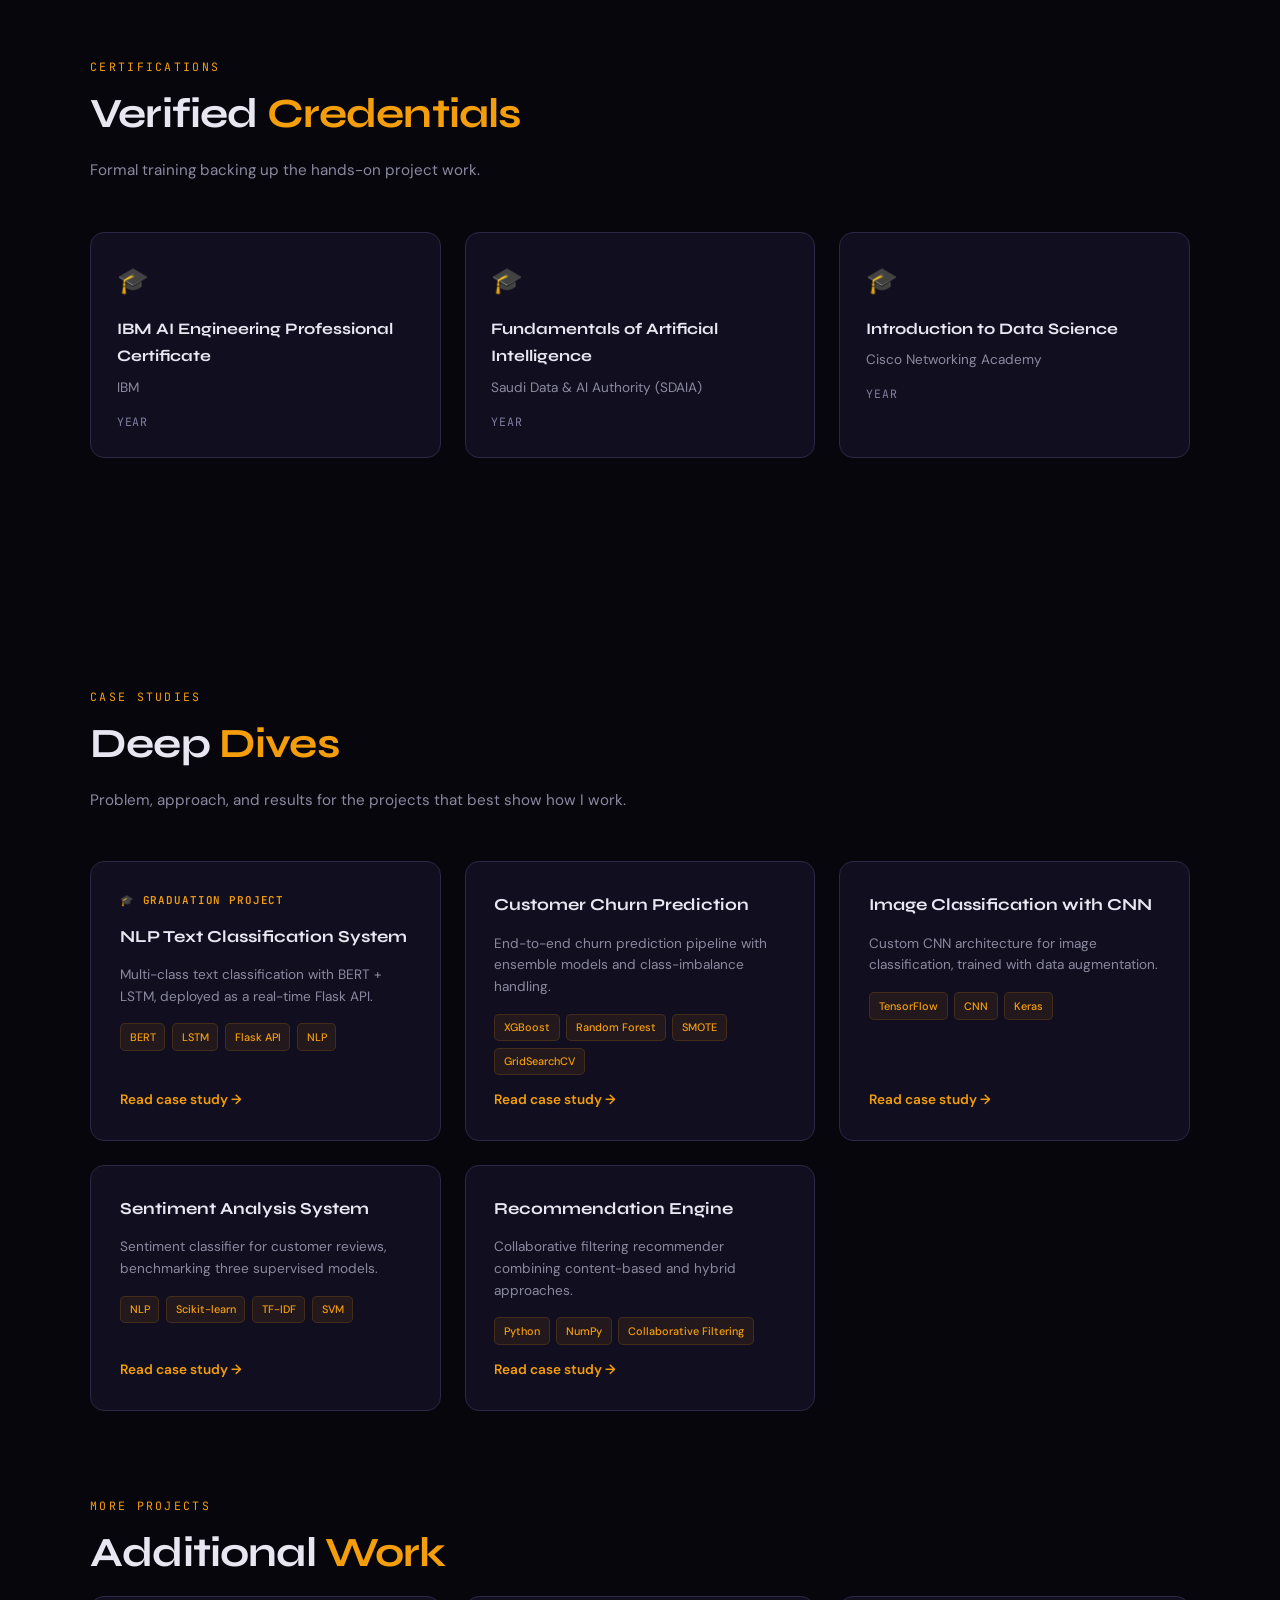
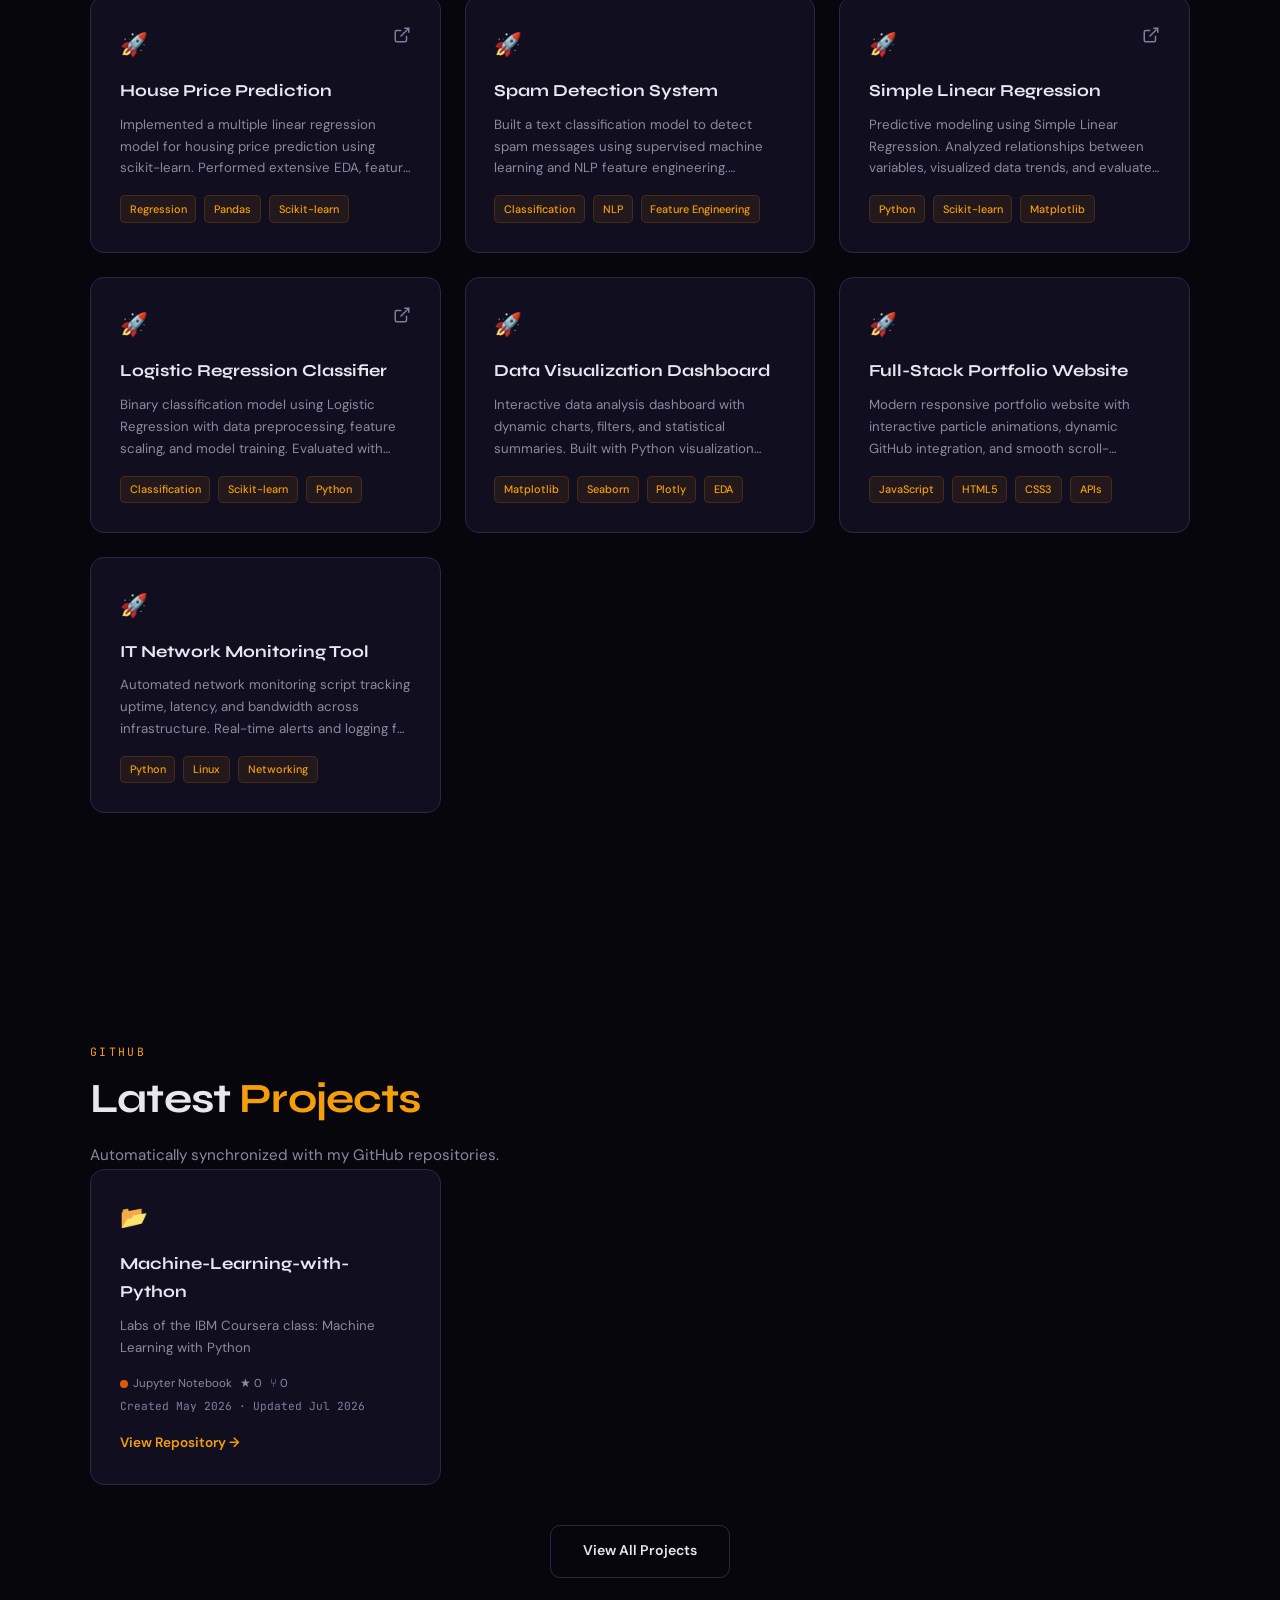
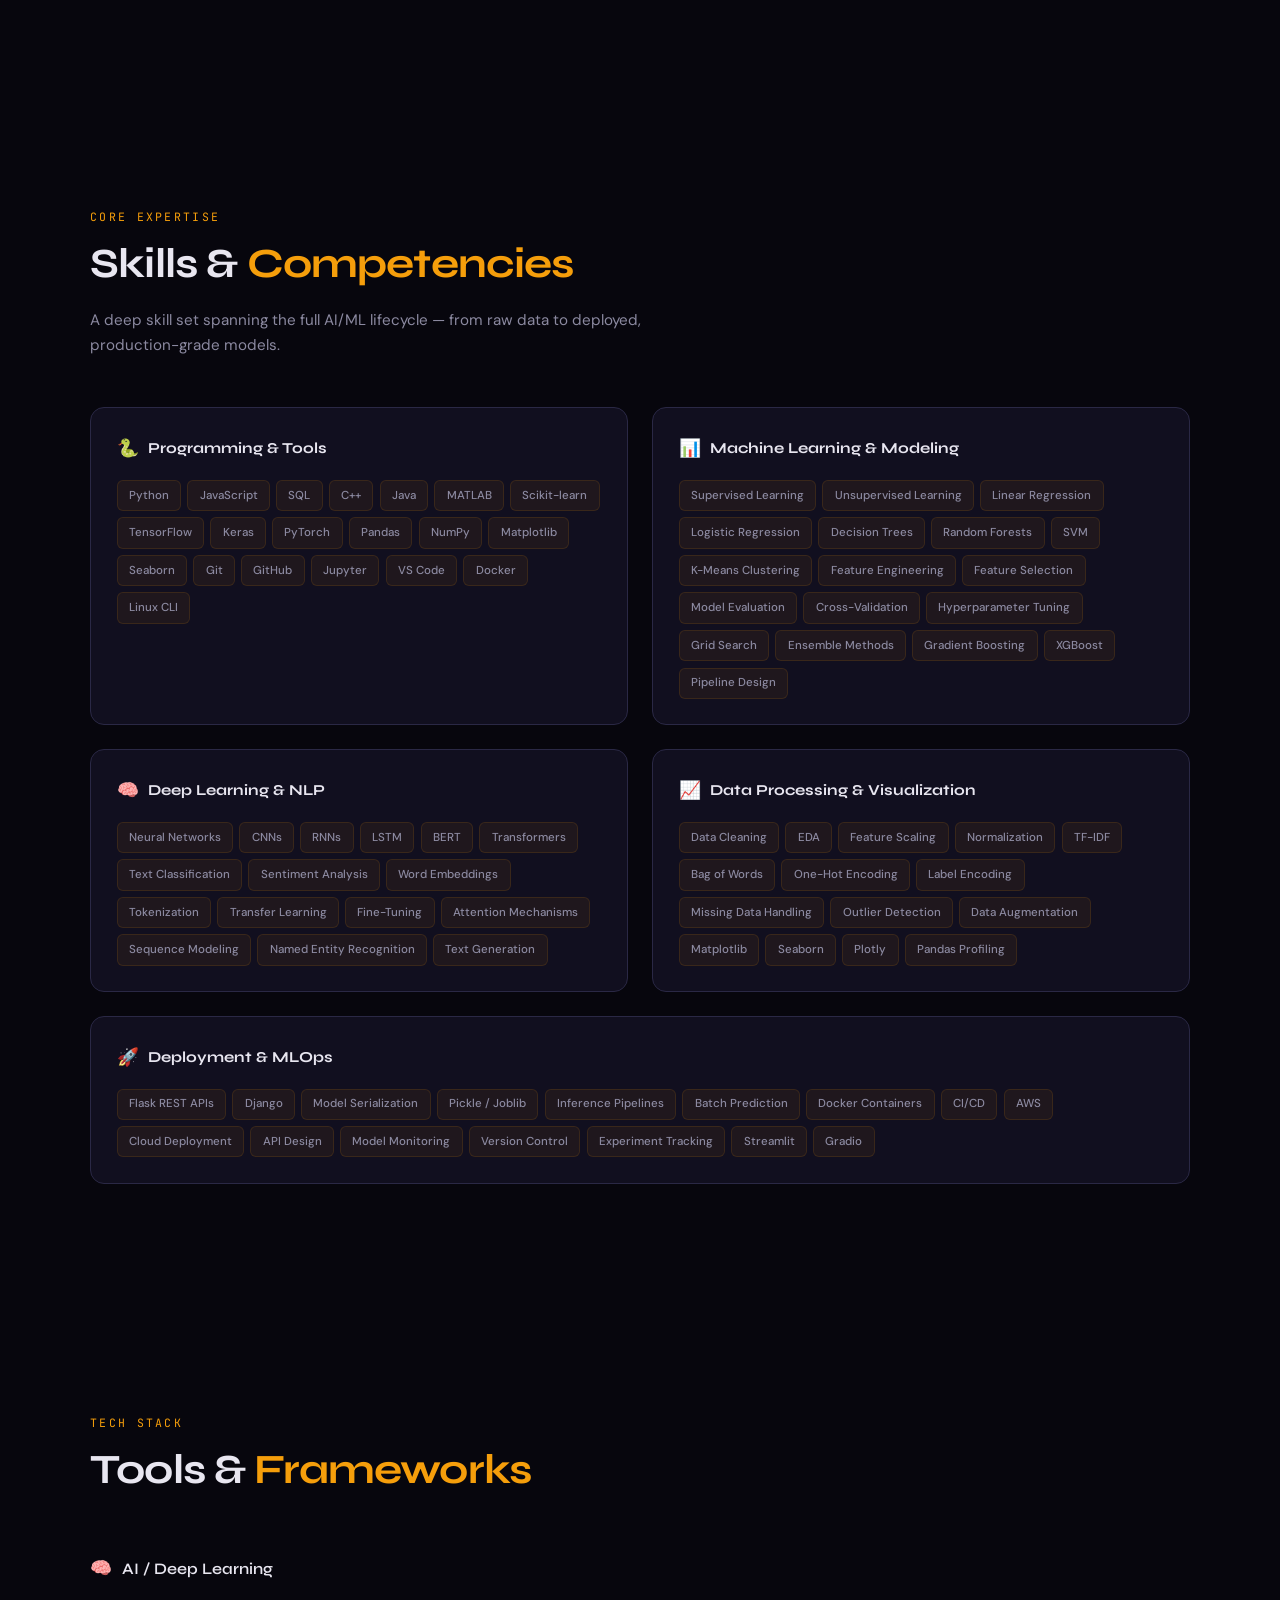
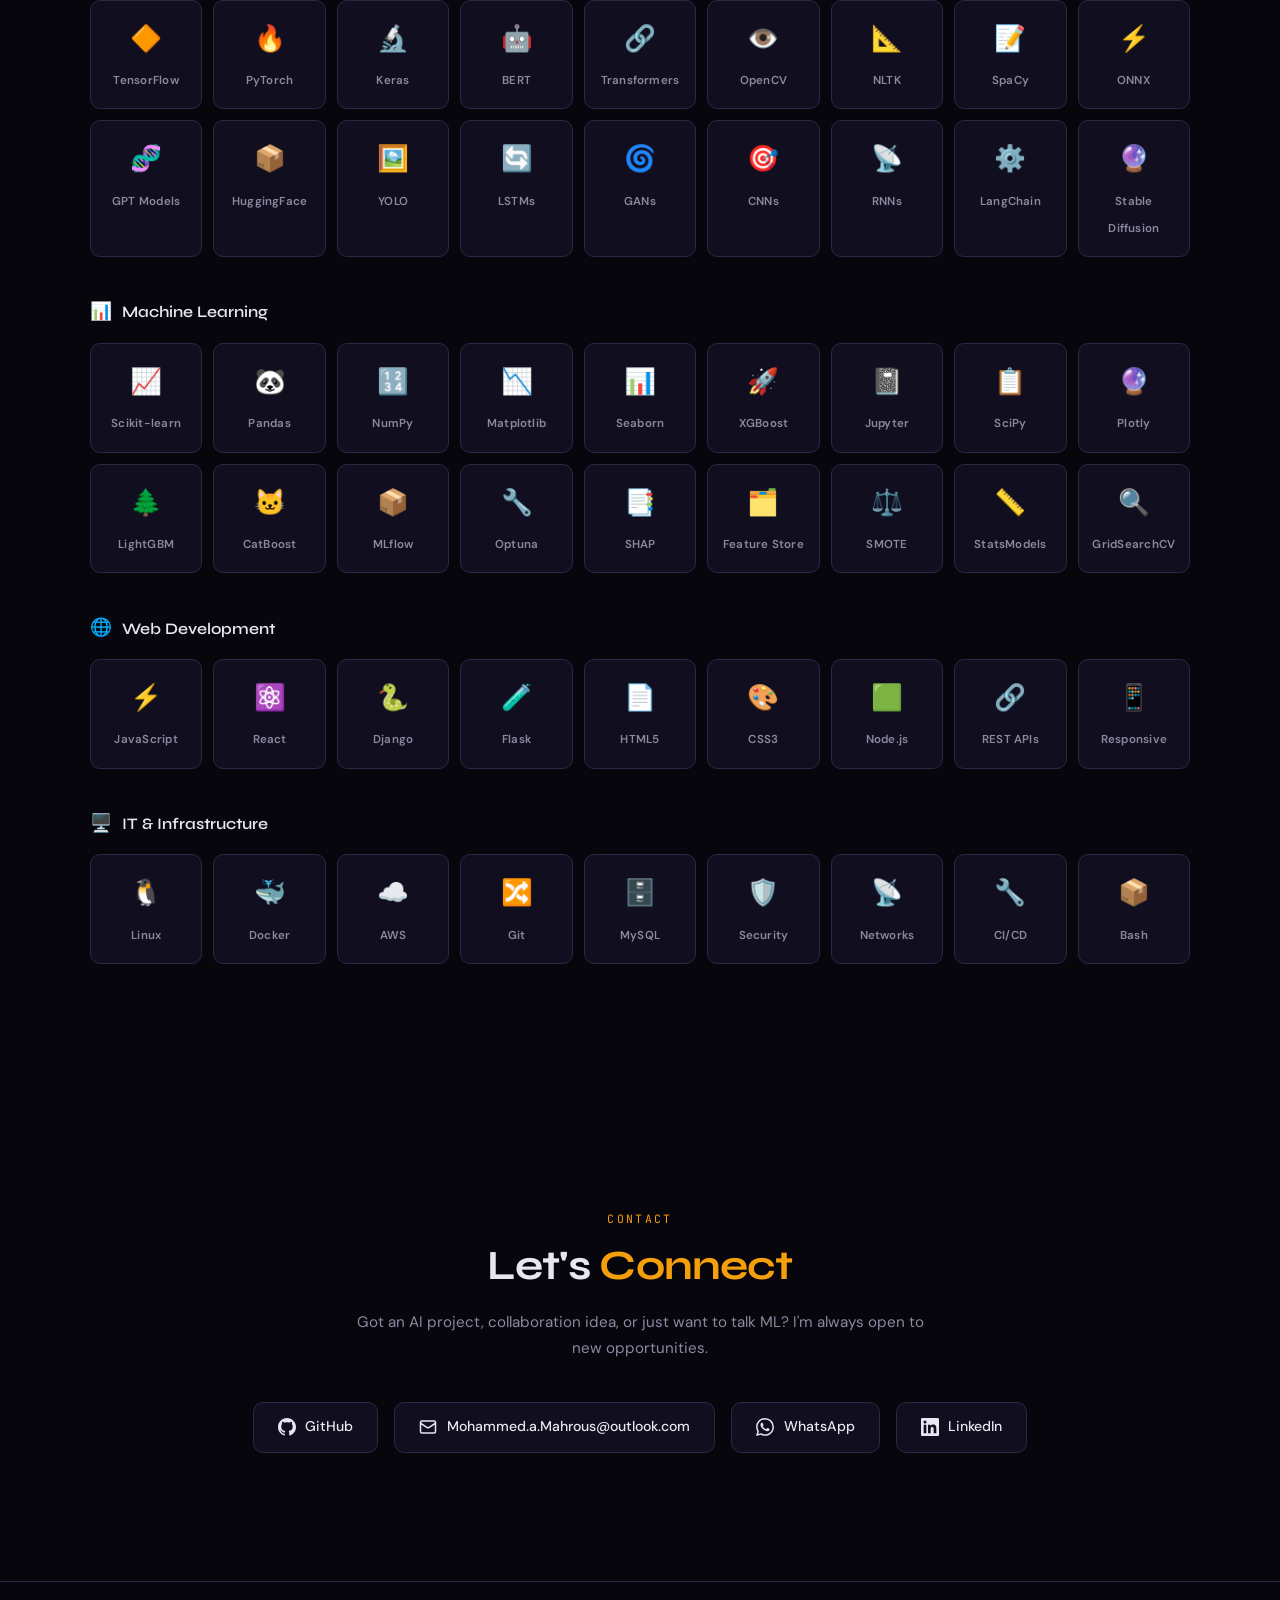
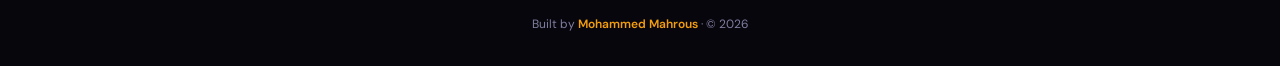
==== commit 12702a77: "Add automatically generated Latest Projects section" ====
--- a/index.html
+++ b/index.html
@@ -275,10 +275,6 @@
       <span class="section-eyebrow">More Projects</span>
       <h2 class="section-title">Additional <em>Work</em></h2>
     </div>
-    <div class="projects-tabs reveal reveal-d1">
-      <button class="tab-btn active" data-tab="other">Selected Projects</button>
-      <button class="tab-btn" data-tab="github">From GitHub</button>
-    </div>
     <div class="projects-grid" id="otherProjectsGrid">
 <!-- BUILD:OTHER_PROJECTS_START -->
       <div class="project-card reveal">
@@ -346,8 +342,33 @@
       </div>
 <!-- BUILD:OTHER_PROJECTS_END -->
     </div>
-    <div class="projects-grid" id="githubProjectsGrid" hidden>
-      <div class="projects-loading"><div class="spinner"></div>Loading projects...</div>
+  </div>
+</section>
+
+<!-- LATEST PROJECTS (auto-synced from GitHub at build time) -->
+<section id="latest-projects" aria-labelledby="latest-projects-title">
+  <div class="section-container">
+    <div class="reveal">
+      <span class="section-eyebrow">GitHub</span>
+      <h2 class="section-title" id="latest-projects-title">Latest <em>Projects</em></h2>
+      <p class="section-desc">Automatically synchronized with my GitHub repositories.</p>
+    </div>
+    <div class="projects-grid">
+<!-- BUILD:LATEST_PROJECTS_START -->
+      <div class="project-card reveal reveal-d1">
+        <div class="project-header">
+          <span class="project-icon" aria-hidden="true">📂</span>
+        </div>
+        <h3 class="project-name">Machine-Learning-with-Python</h3>
+        <p class="project-desc">Labs of the IBM Coursera class: Machine Learning with Python</p>
+        <div class="project-meta"><span class="project-lang"><span class="lang-dot" aria-hidden="true" style="background:#DA5B0B"></span>Jupyter Notebook</span><span class="project-stat">★ 0</span><span class="project-stat">⑂ 0</span></div>
+        <p class="project-dates">Created May 2026 · Updated Jul 2026</p>
+        <a href="https://github.com/ReanuxM/Machine-Learning-with-Python" target="_blank" rel="noopener" class="case-study-link" aria-label="View Machine-Learning-with-Python repository on GitHub">View Repository →</a>
+      </div>
+<!-- BUILD:LATEST_PROJECTS_END -->
+    </div>
+    <div class="section-cta reveal">
+      <a href="https://github.com/ReanuxM?tab=repositories" target="_blank" rel="noopener" class="btn btn-ghost">View All Projects</a>
     </div>
   </div>
 </section>
--- a/css/main.css
+++ b/css/main.css
@@ -145,6 +145,11 @@
 .project-lang{display:flex;align-items:center;gap:.3rem;font-size:.72rem;color:var(--text-dim)}
 .lang-dot{width:8px;height:8px;border-radius:50%;display:inline-block}
 .project-stat{display:flex;align-items:center;gap:.2rem;font-size:.72rem;color:var(--text-dim)}
+.project-dates{font-family:var(--font-mono);font-size:.7rem;color:var(--text-muted);margin-top:.2rem}
+.project-card .case-study-link{display:inline-flex;margin-top:.9rem}
+
+/* SECTION-END CTA (e.g. "View All Projects") */
+.section-cta{text-align:center;margin-top:2.5rem}
 .projects-loading{text-align:center;padding:3rem;color:var(--text-dim);font-family:var(--font-mono);font-size:.82rem}
 .spinner{width:28px;height:28px;border:2px solid var(--border);border-top-color:var(--amber);border-radius:50%;animation:spin 1s linear infinite;margin:0 auto 1rem}
 @keyframes spin{to{transform:rotate(360deg)}}
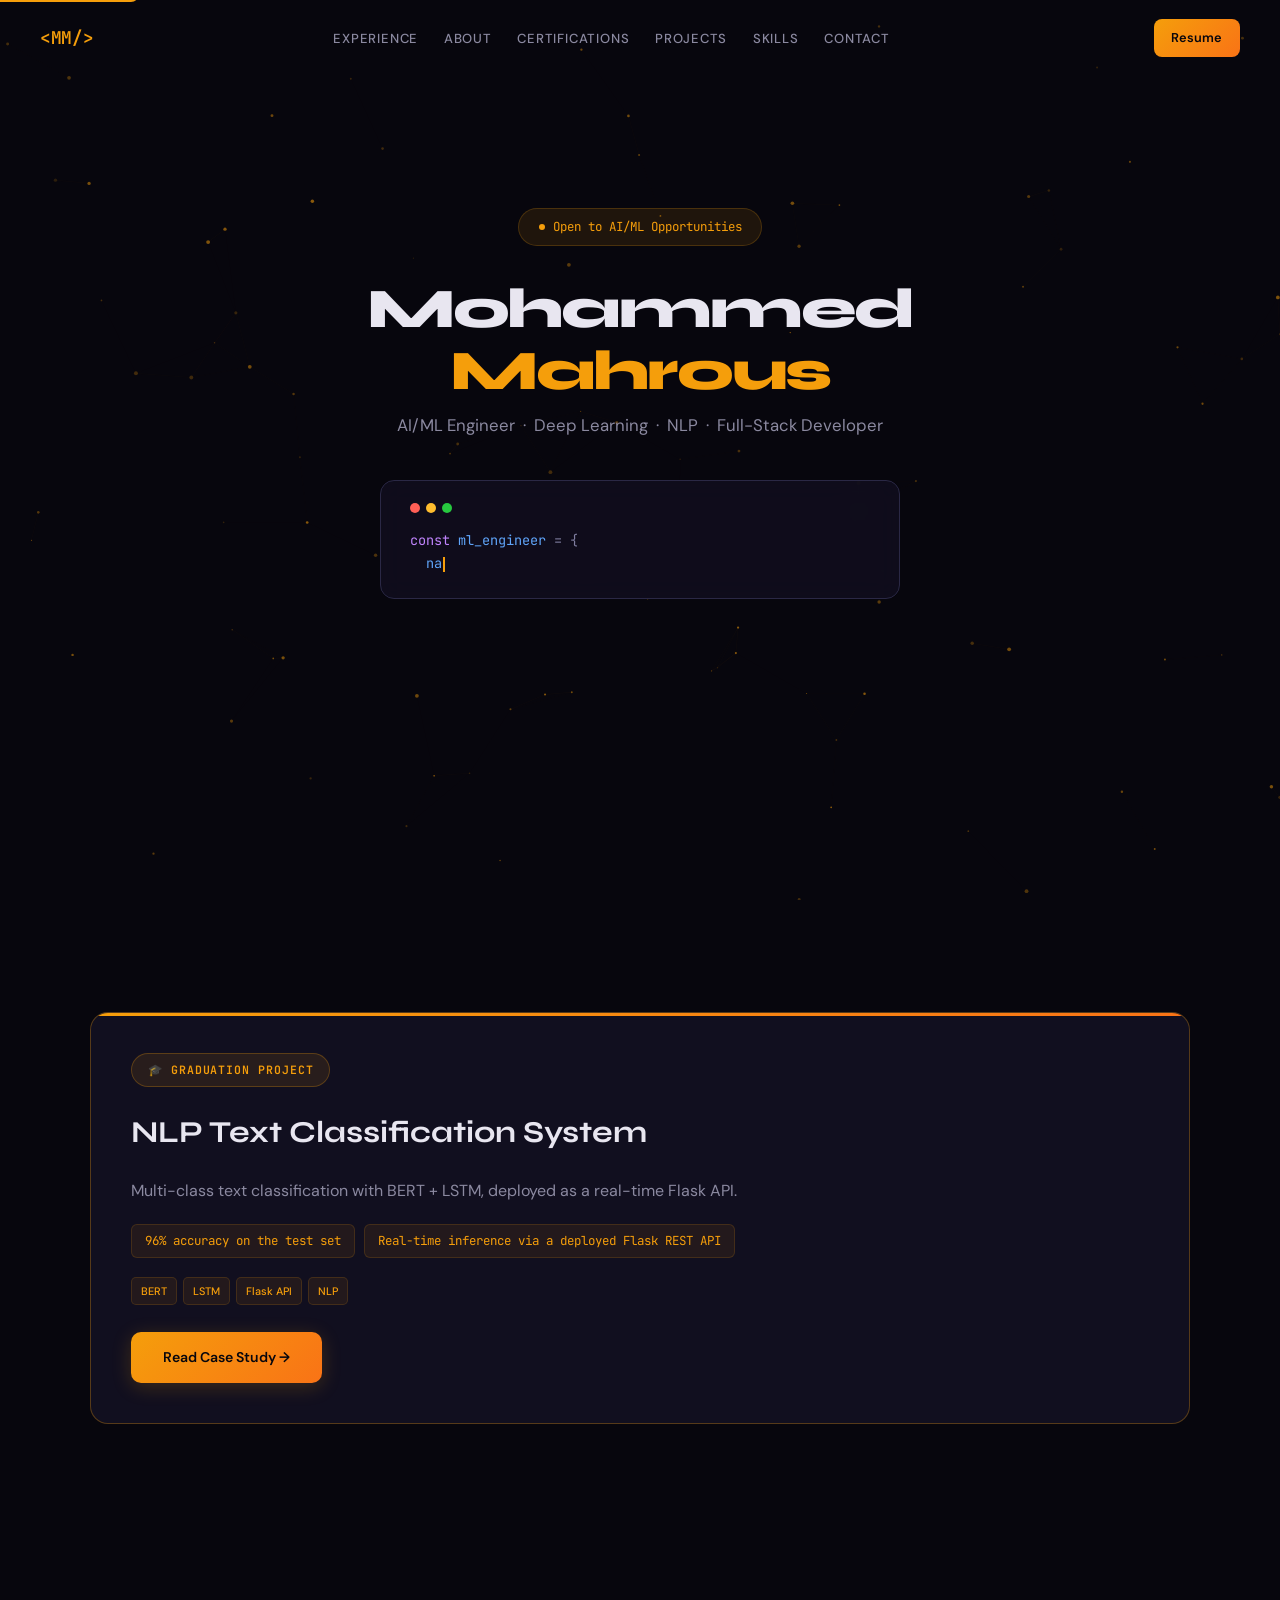
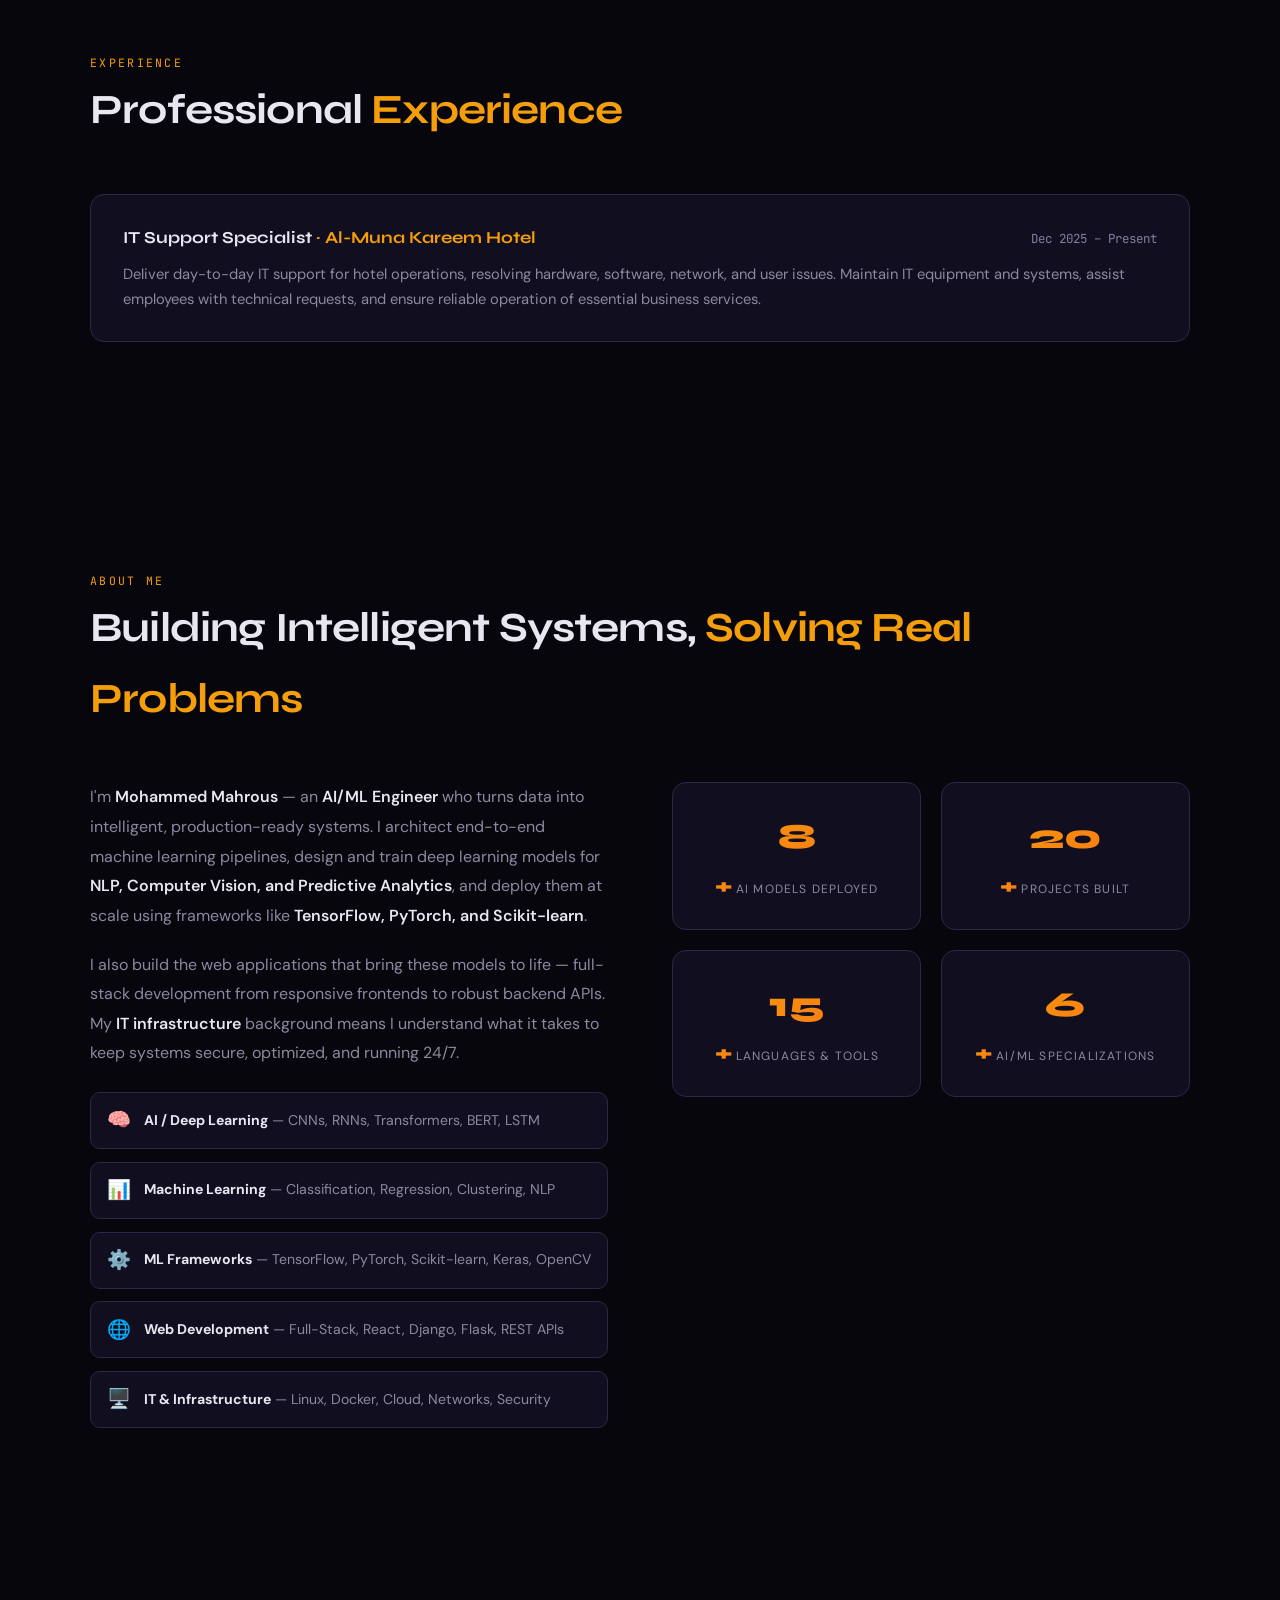
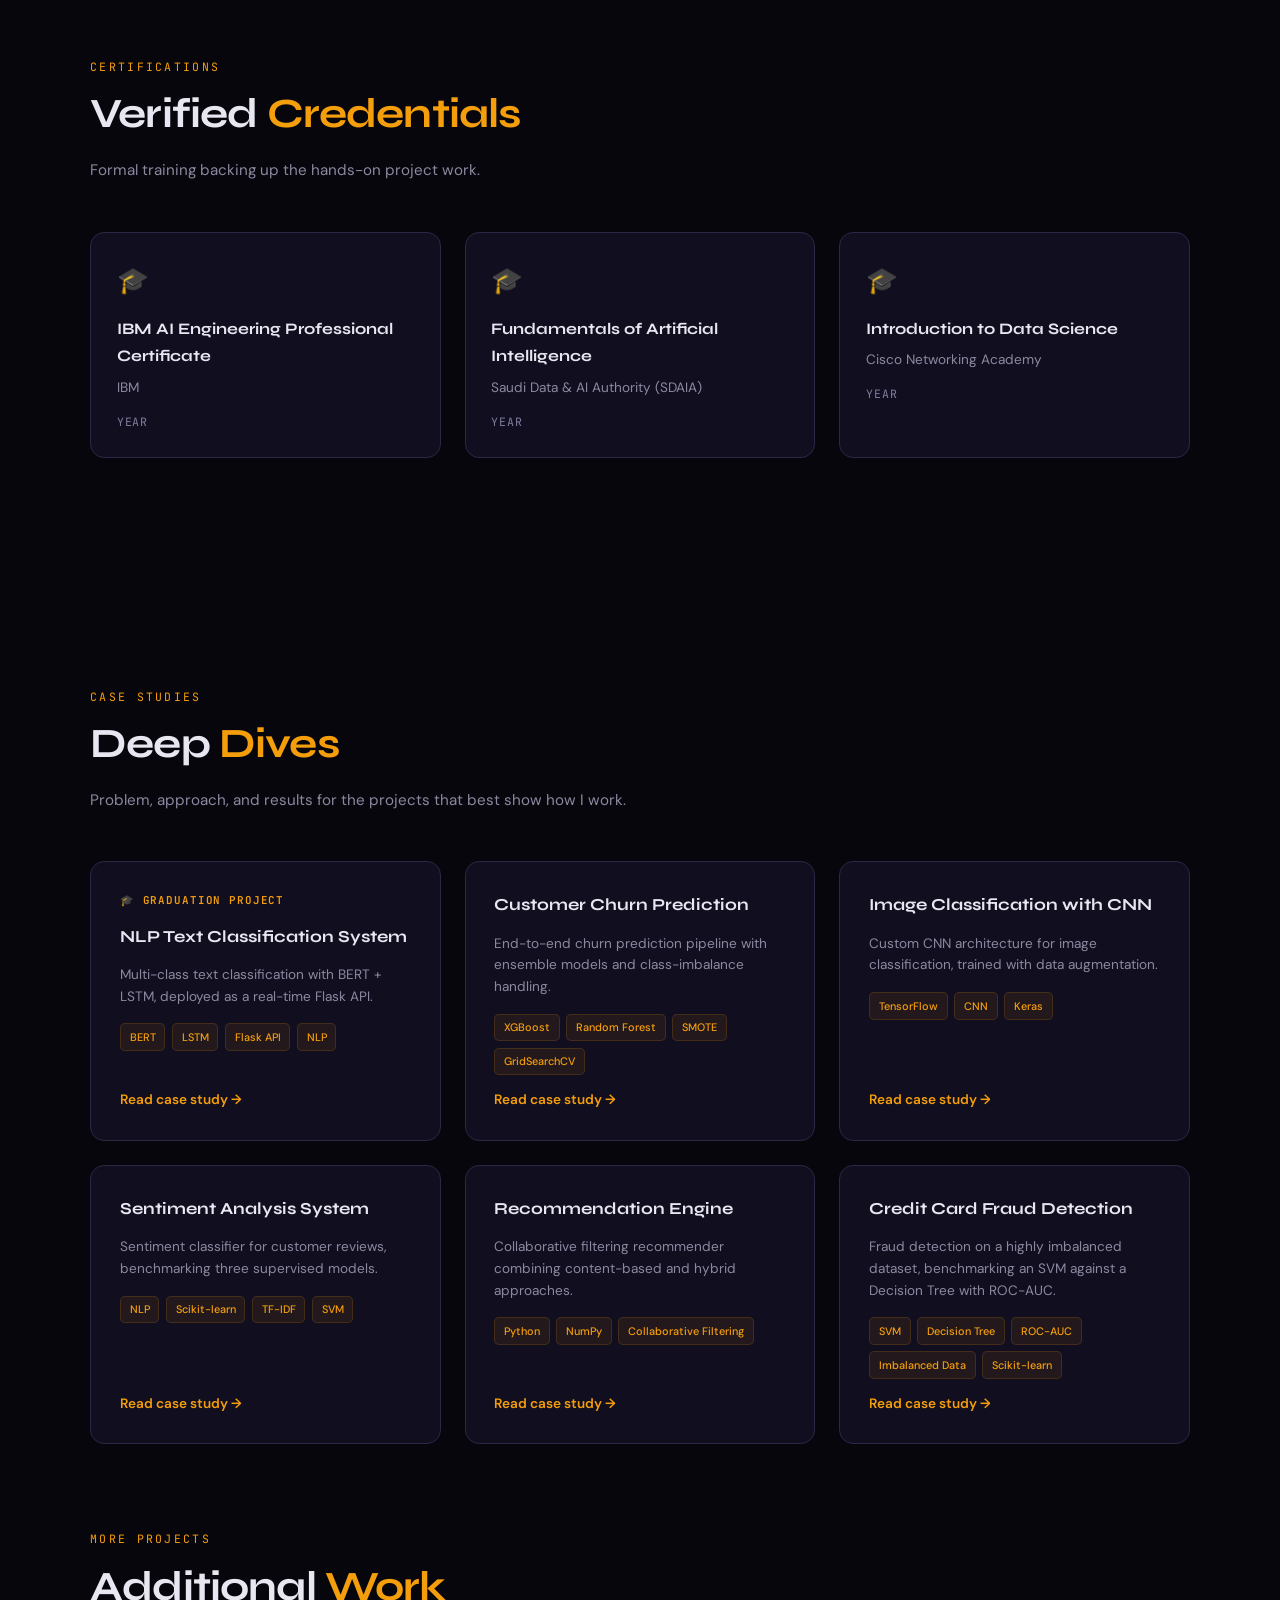
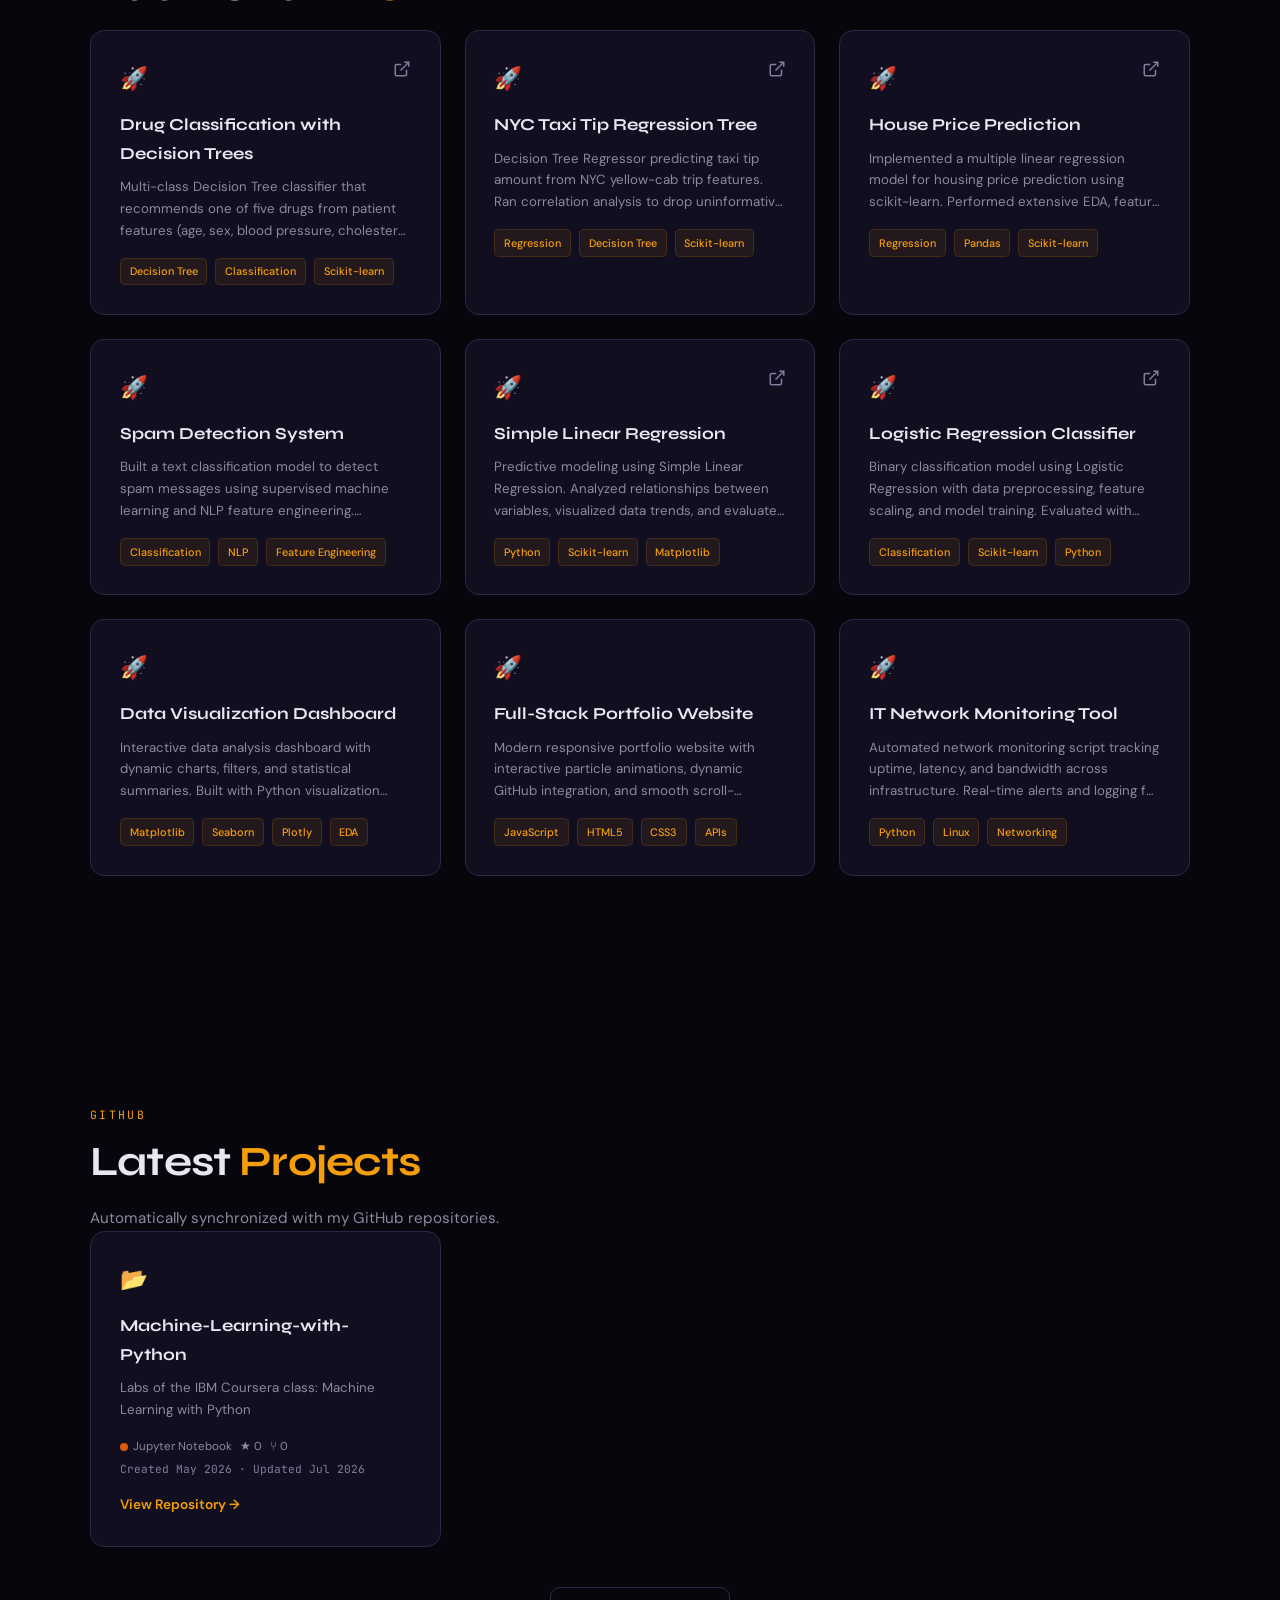
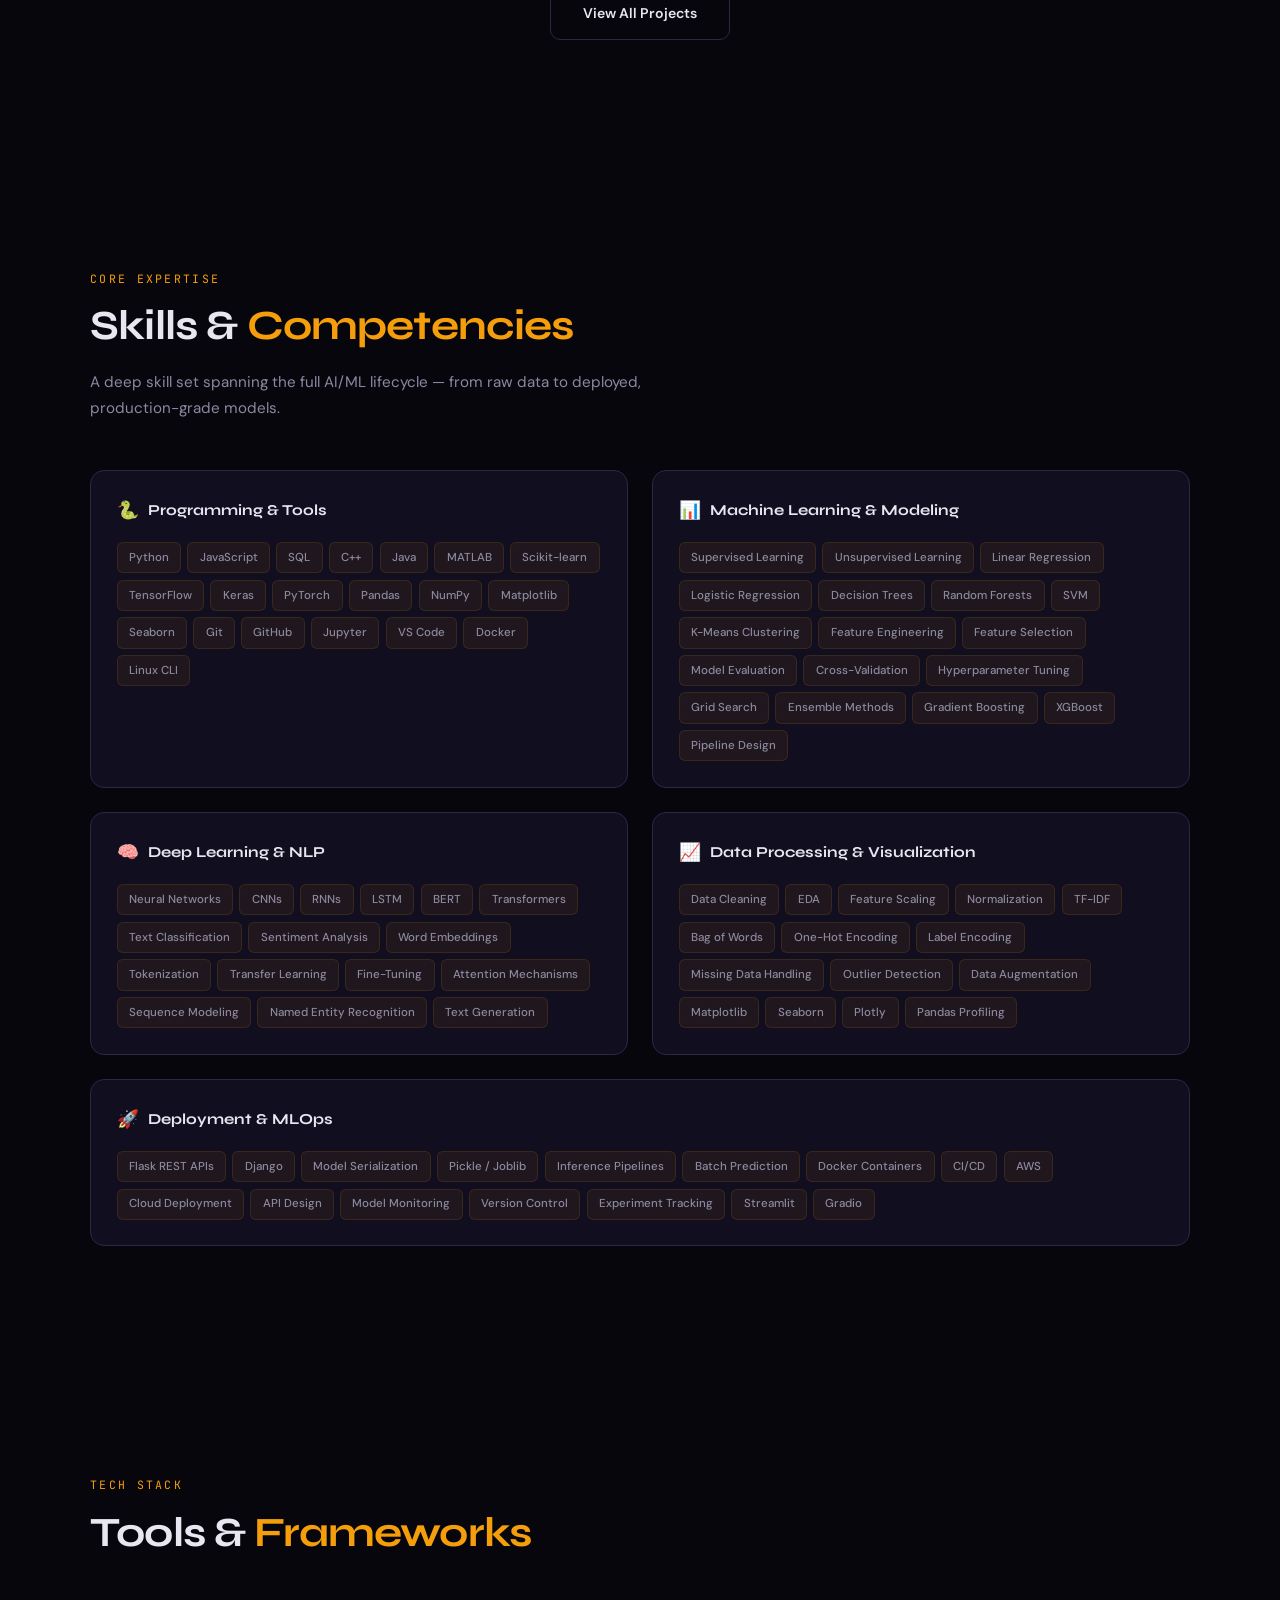
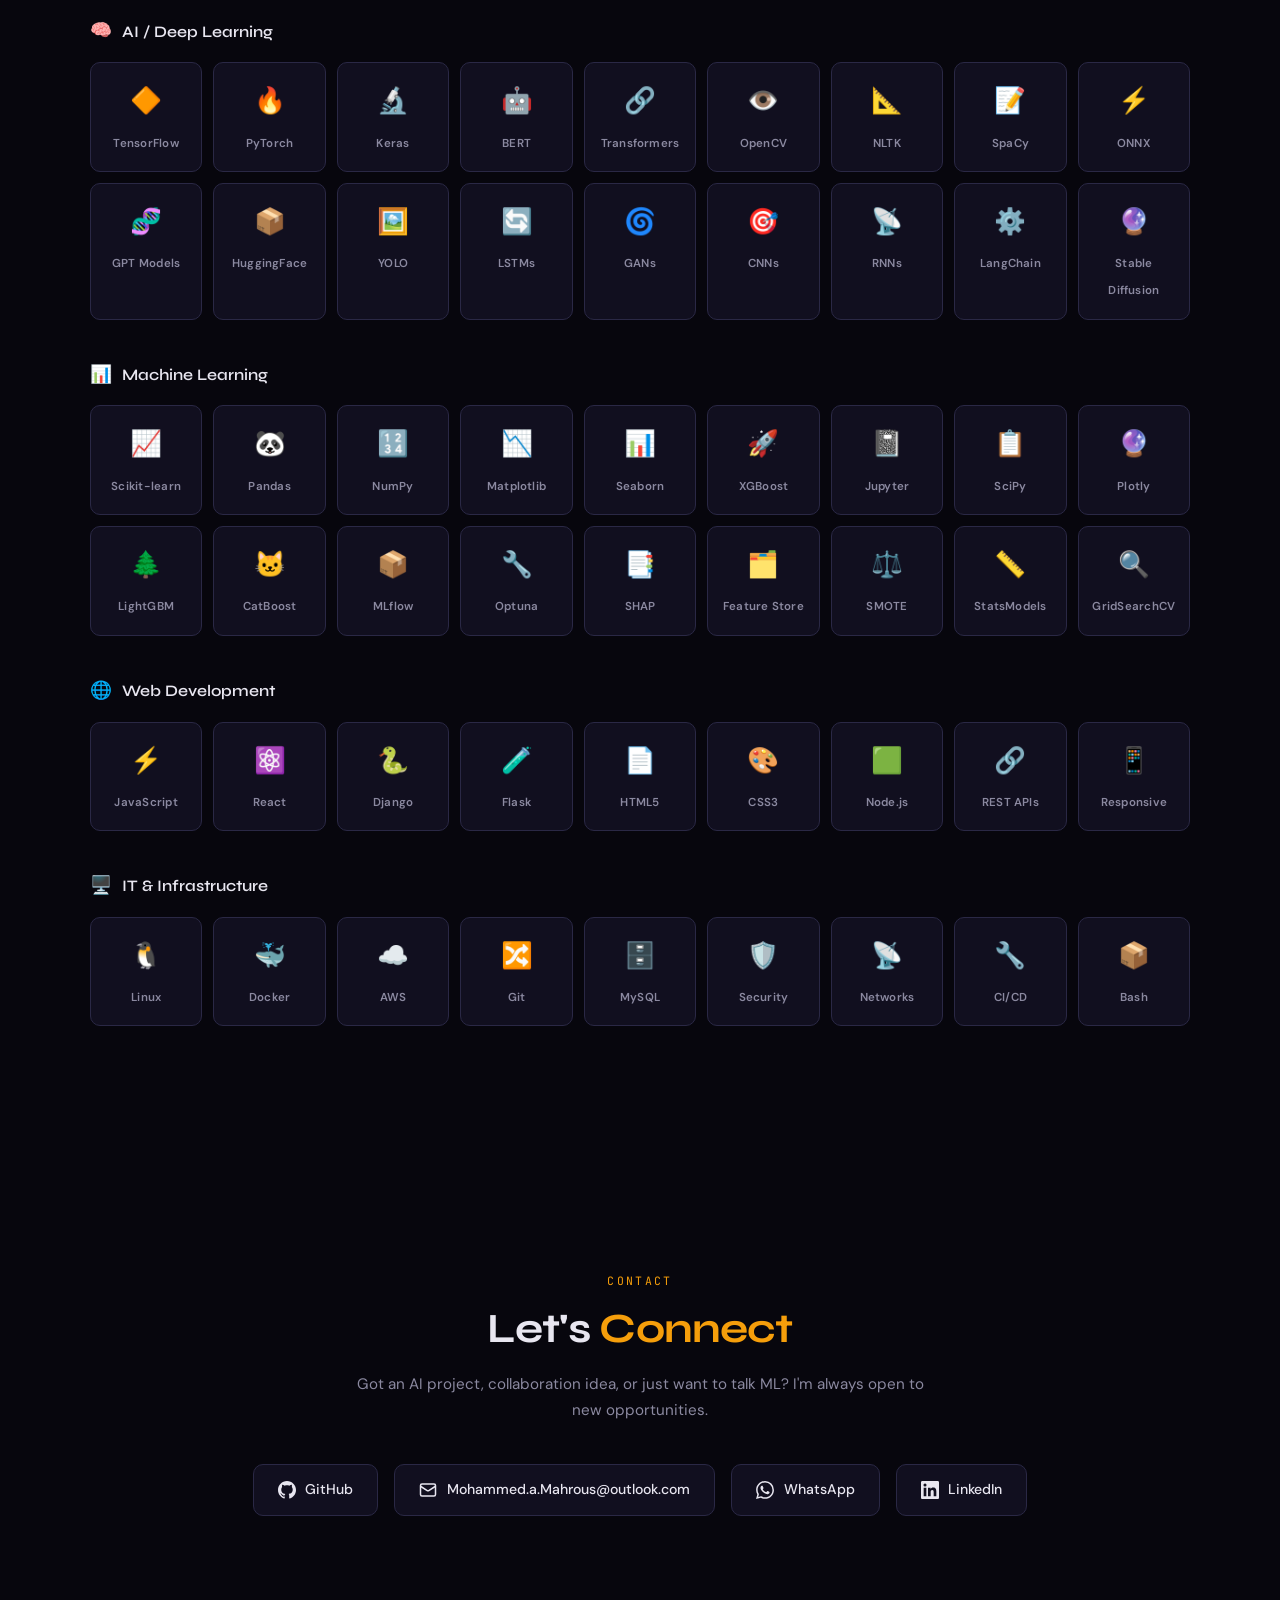
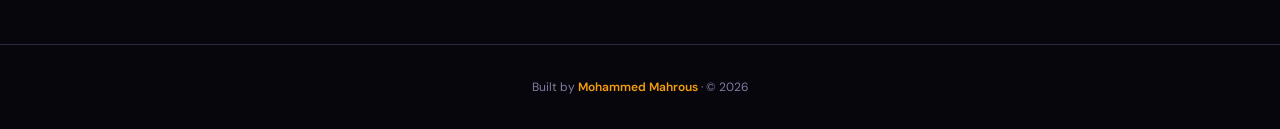
==== commit 146125d8: "@ Add Labs 5-7 to portfolio: fraud detection, drug & taxi-tip trees Adds three IBM ML course project" ====
--- a/index.html
+++ b/index.html
@@ -56,21 +56,21 @@
 <div class="scroll-progress" id="scrollProgress"></div>
 
 <!-- BUILD:NAV_START -->
-<nav id="navbar">
-  <a href="#hero" class="nav-logo">&lt;MM/&gt;</a>
-  <ul class="nav-links" id="navLinks">
-    <li><a href="#experience">Experience</a></li>
-    <li><a href="#about">About</a></li>
-    <li><a href="#certifications">Certifications</a></li>
-    <li><a href="#projects">Projects</a></li>
-    <li><a href="#expertise">Skills</a></li>
-    <li><a href="#contact">Contact</a></li>
-  </ul>
-  <a class="nav-resume-btn" href="resume.pdf" download>Resume</a>
-  <button class="nav-toggle" id="navToggle" aria-label="Toggle menu" aria-expanded="false" aria-controls="navLinks">
-    <span></span><span></span><span></span>
-  </button>
-</nav>
+<nav id="navbar">
+  <a href="#hero" class="nav-logo">&lt;MM/&gt;</a>
+  <ul class="nav-links" id="navLinks">
+    <li><a href="#experience">Experience</a></li>
+    <li><a href="#about">About</a></li>
+    <li><a href="#certifications">Certifications</a></li>
+    <li><a href="#projects">Projects</a></li>
+    <li><a href="#expertise">Skills</a></li>
+    <li><a href="#contact">Contact</a></li>
+  </ul>
+  <a class="nav-resume-btn" href="resume.pdf" download>Resume</a>
+  <button class="nav-toggle" id="navToggle" aria-label="Toggle menu" aria-expanded="false" aria-controls="navLinks">
+    <span></span><span></span><span></span>
+  </button>
+</nav>
 
 <!-- BUILD:NAV_END -->
 
@@ -268,6 +268,13 @@
         <div class="case-study-tags"><span class="project-tag">Python</span><span class="project-tag">NumPy</span><span class="project-tag">Collaborative Filtering</span></div>
         <a href="projects/recommendation-engine.html" class="case-study-link">Read case study →</a>
       </div>
+      <div class="case-study-card reveal reveal-d5">
+        
+        <h3 class="case-study-name">Credit Card Fraud Detection</h3>
+        <p class="case-study-tagline">Fraud detection on a highly imbalanced dataset, benchmarking an SVM against a Decision Tree with ROC-AUC.</p>
+        <div class="case-study-tags"><span class="project-tag">SVM</span><span class="project-tag">Decision Tree</span><span class="project-tag">ROC-AUC</span><span class="project-tag">Imbalanced Data</span><span class="project-tag">Scikit-learn</span></div>
+        <a href="projects/credit-card-fraud-detection.html" class="case-study-link">Read case study →</a>
+      </div>
 <!-- BUILD:CASE_STUDIES_END -->
     </div>
 
@@ -277,6 +284,24 @@
     </div>
     <div class="projects-grid" id="otherProjectsGrid">
 <!-- BUILD:OTHER_PROJECTS_START -->
+      <div class="project-card reveal">
+        <div class="project-header">
+          <span class="project-icon" aria-hidden="true">🚀</span>
+          <div class="project-links"><a href="https://github.com/ReanuxM/Machine-Learning-with-Python/blob/main/Machine%20Learning%20with%20Python/Lab5_Decision_Tree/Drug_Classification_Decision_Tree.ipynb" target="_blank" rel="noopener"><svg width="18" height="18" viewBox="0 0 24 24" fill="none" stroke="currentColor" stroke-width="2"><path d="M18 13v6a2 2 0 0 1-2 2H5a2 2 0 0 1-2-2V8a2 2 0 0 1 2-2h6"/><polyline points="15 3 21 3 21 9"/><line x1="10" y1="14" x2="21" y2="3"/></svg></a></div>
+        </div>
+        <h3 class="project-name">Drug Classification with Decision Trees</h3>
+        <p class="project-desc">Multi-class Decision Tree classifier that recommends one of five drugs from patient features (age, sex, blood pressure, cholesterol, Na-to-K ratio). Label-encoded categorical features, analyzed feature correlation and class balance, trained and visualized the tree, and evaluated accuracy on a held-out test set.</p>
+        <div class="project-meta"><span class="project-tag">Decision Tree</span><span class="project-tag">Classification</span><span class="project-tag">Scikit-learn</span></div>
+      </div>
+      <div class="project-card reveal">
+        <div class="project-header">
+          <span class="project-icon" aria-hidden="true">🚀</span>
+          <div class="project-links"><a href="https://github.com/ReanuxM/Machine-Learning-with-Python/blob/main/Machine%20Learning%20with%20Python/Lab6_Regression_Trees/Taxi_Tip_Regression_Tree.ipynb" target="_blank" rel="noopener"><svg width="18" height="18" viewBox="0 0 24 24" fill="none" stroke="currentColor" stroke-width="2"><path d="M18 13v6a2 2 0 0 1-2 2H5a2 2 0 0 1-2-2V8a2 2 0 0 1 2-2h6"/><polyline points="15 3 21 3 21 9"/><line x1="10" y1="14" x2="21" y2="3"/></svg></a></div>
+        </div>
+        <h3 class="project-name">NYC Taxi Tip Regression Tree</h3>
+        <p class="project-desc">Decision Tree Regressor predicting taxi tip amount from NYC yellow-cab trip features. Ran correlation analysis to drop uninformative columns, L1-normalized the feature matrix, evaluated with MSE and R-squared, then compared tree depths to study the bias-variance tradeoff.</p>
+        <div class="project-meta"><span class="project-tag">Regression</span><span class="project-tag">Decision Tree</span><span class="project-tag">Scikit-learn</span></div>
+      </div>
       <div class="project-card reveal">
         <div class="project-header">
           <span class="project-icon" aria-hidden="true">🚀</span>
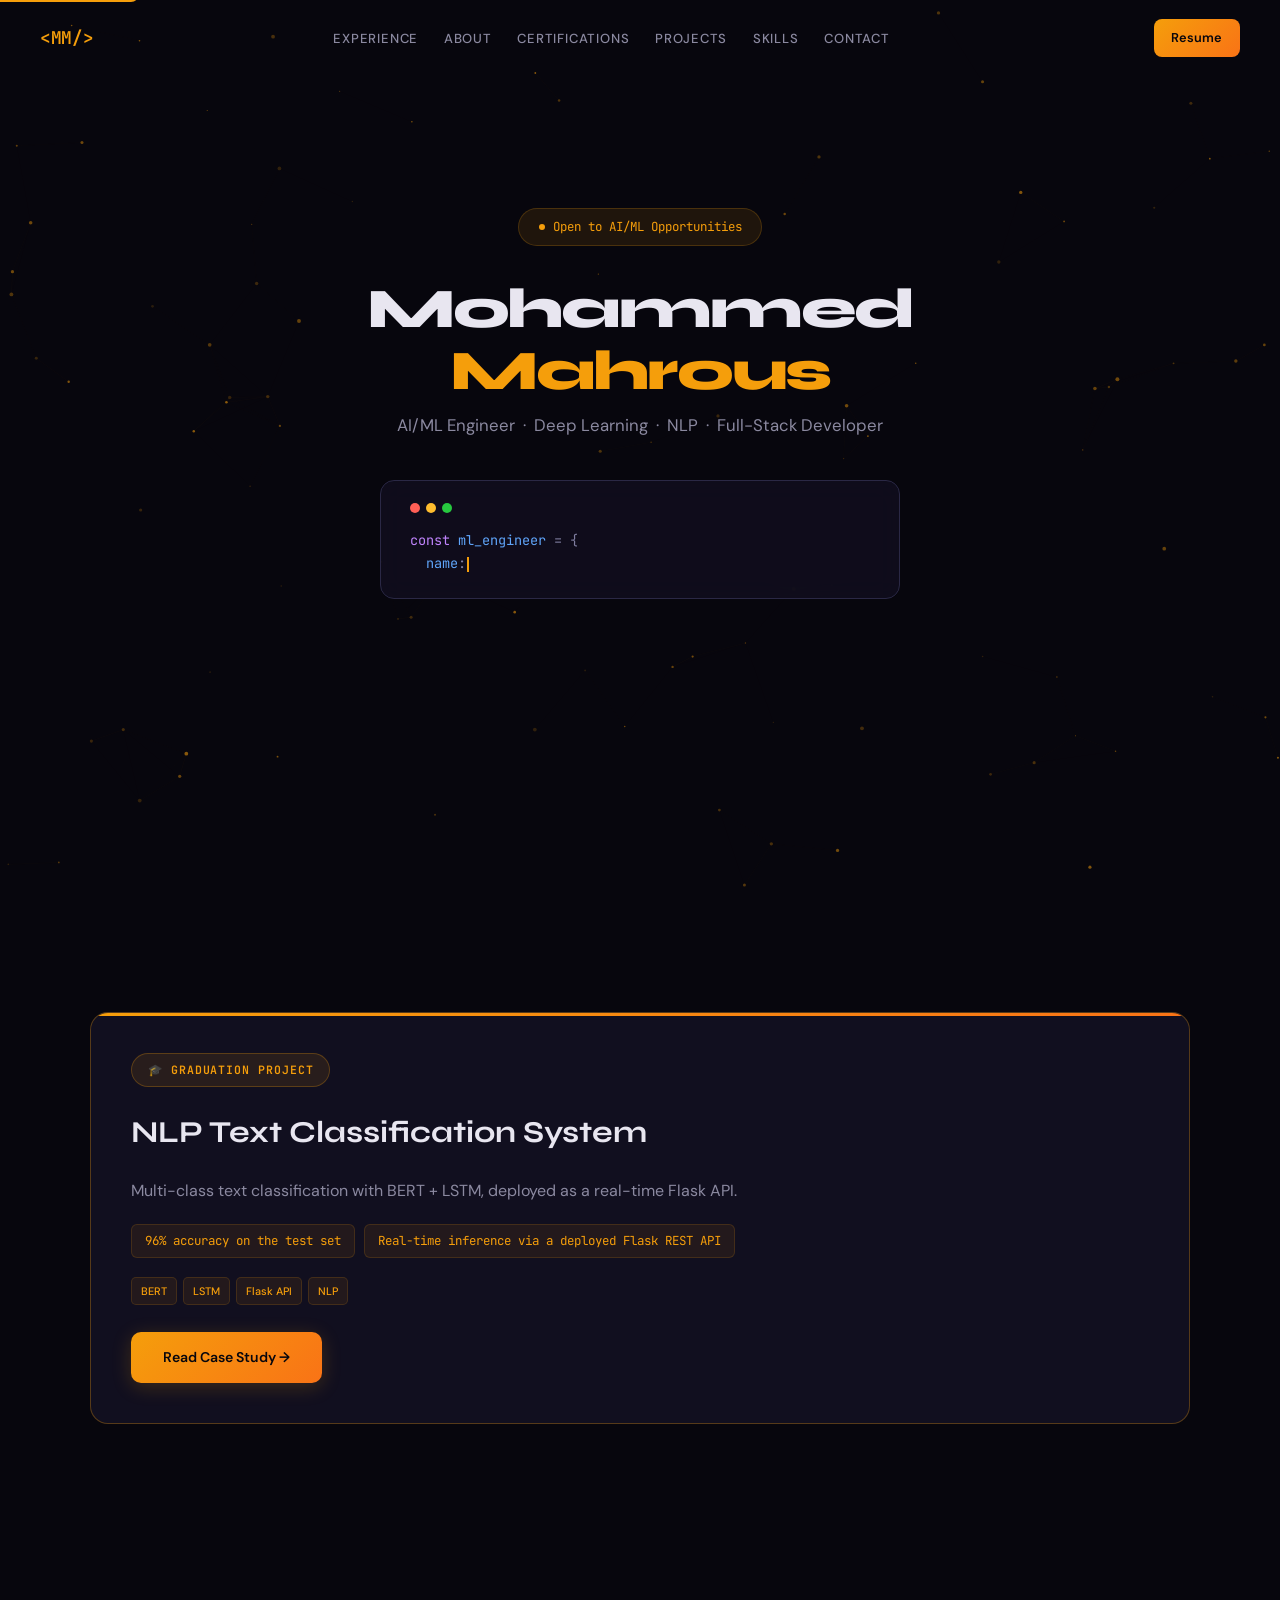
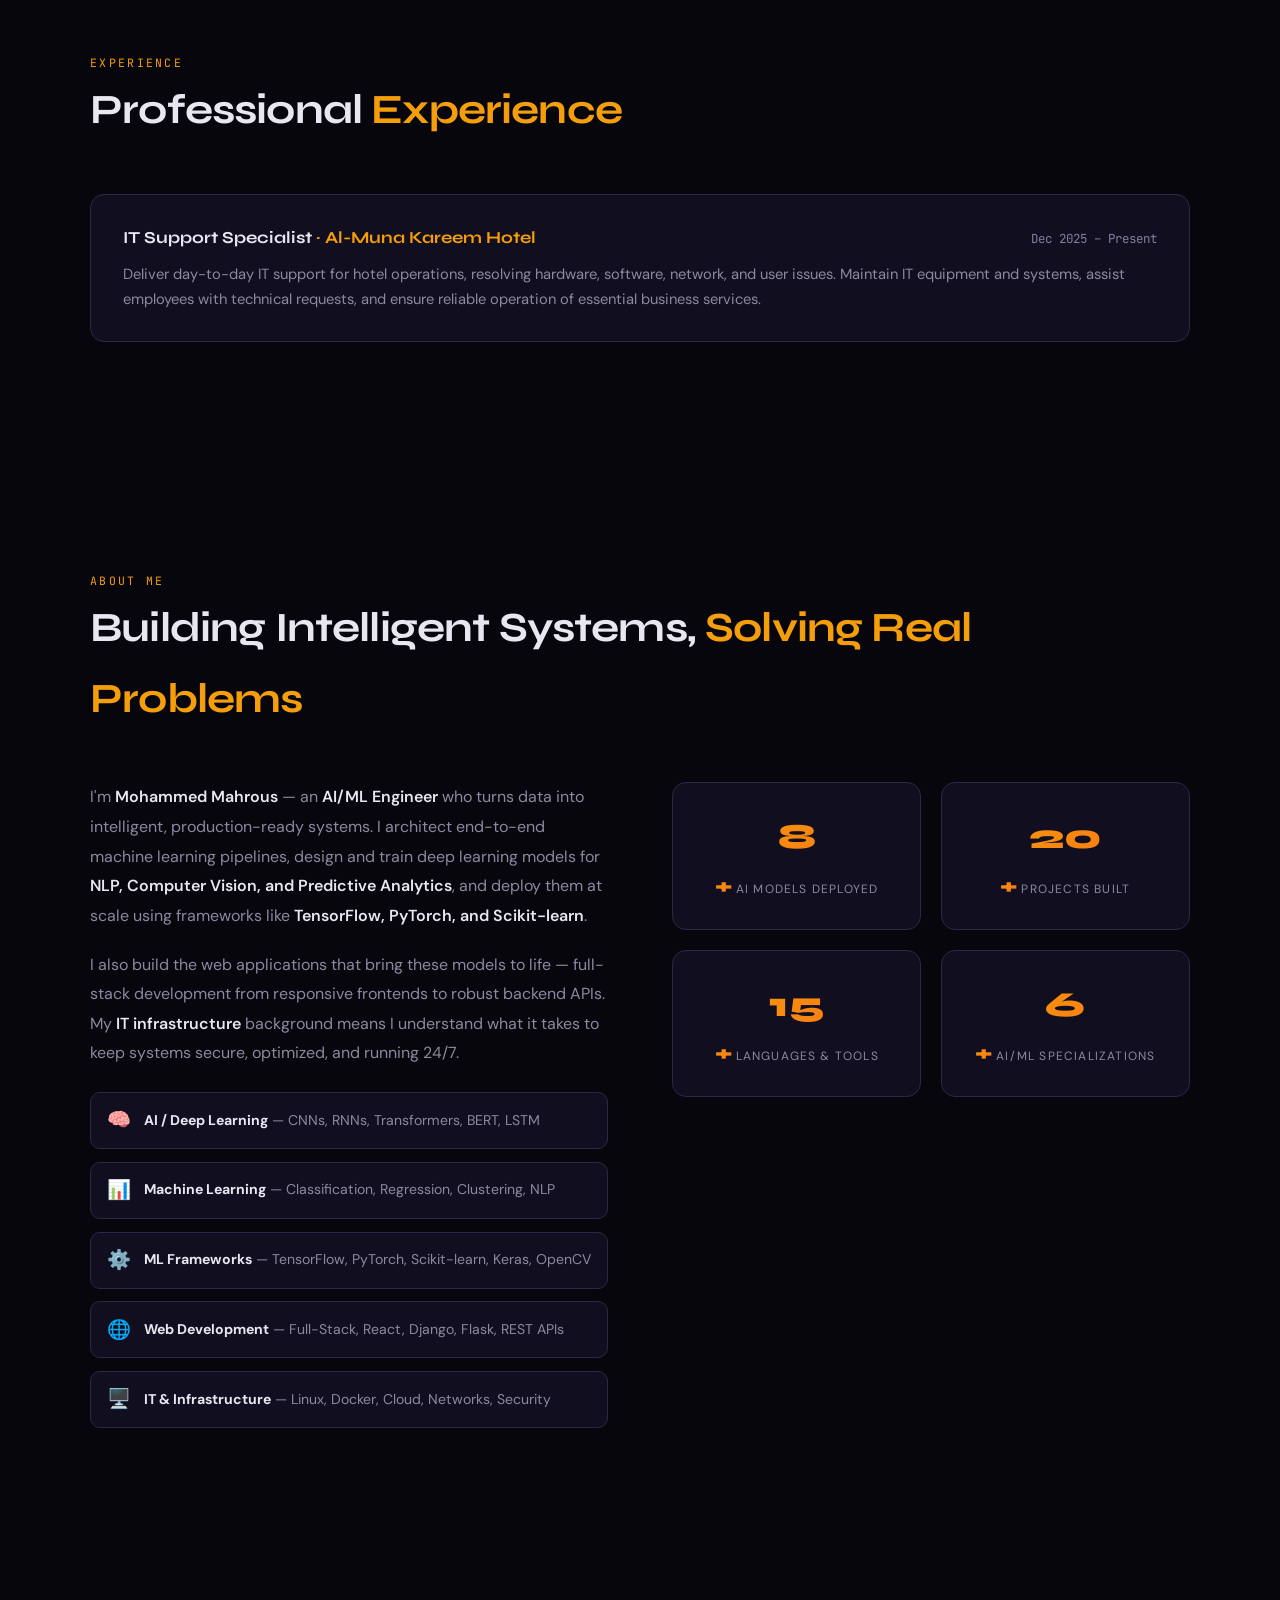
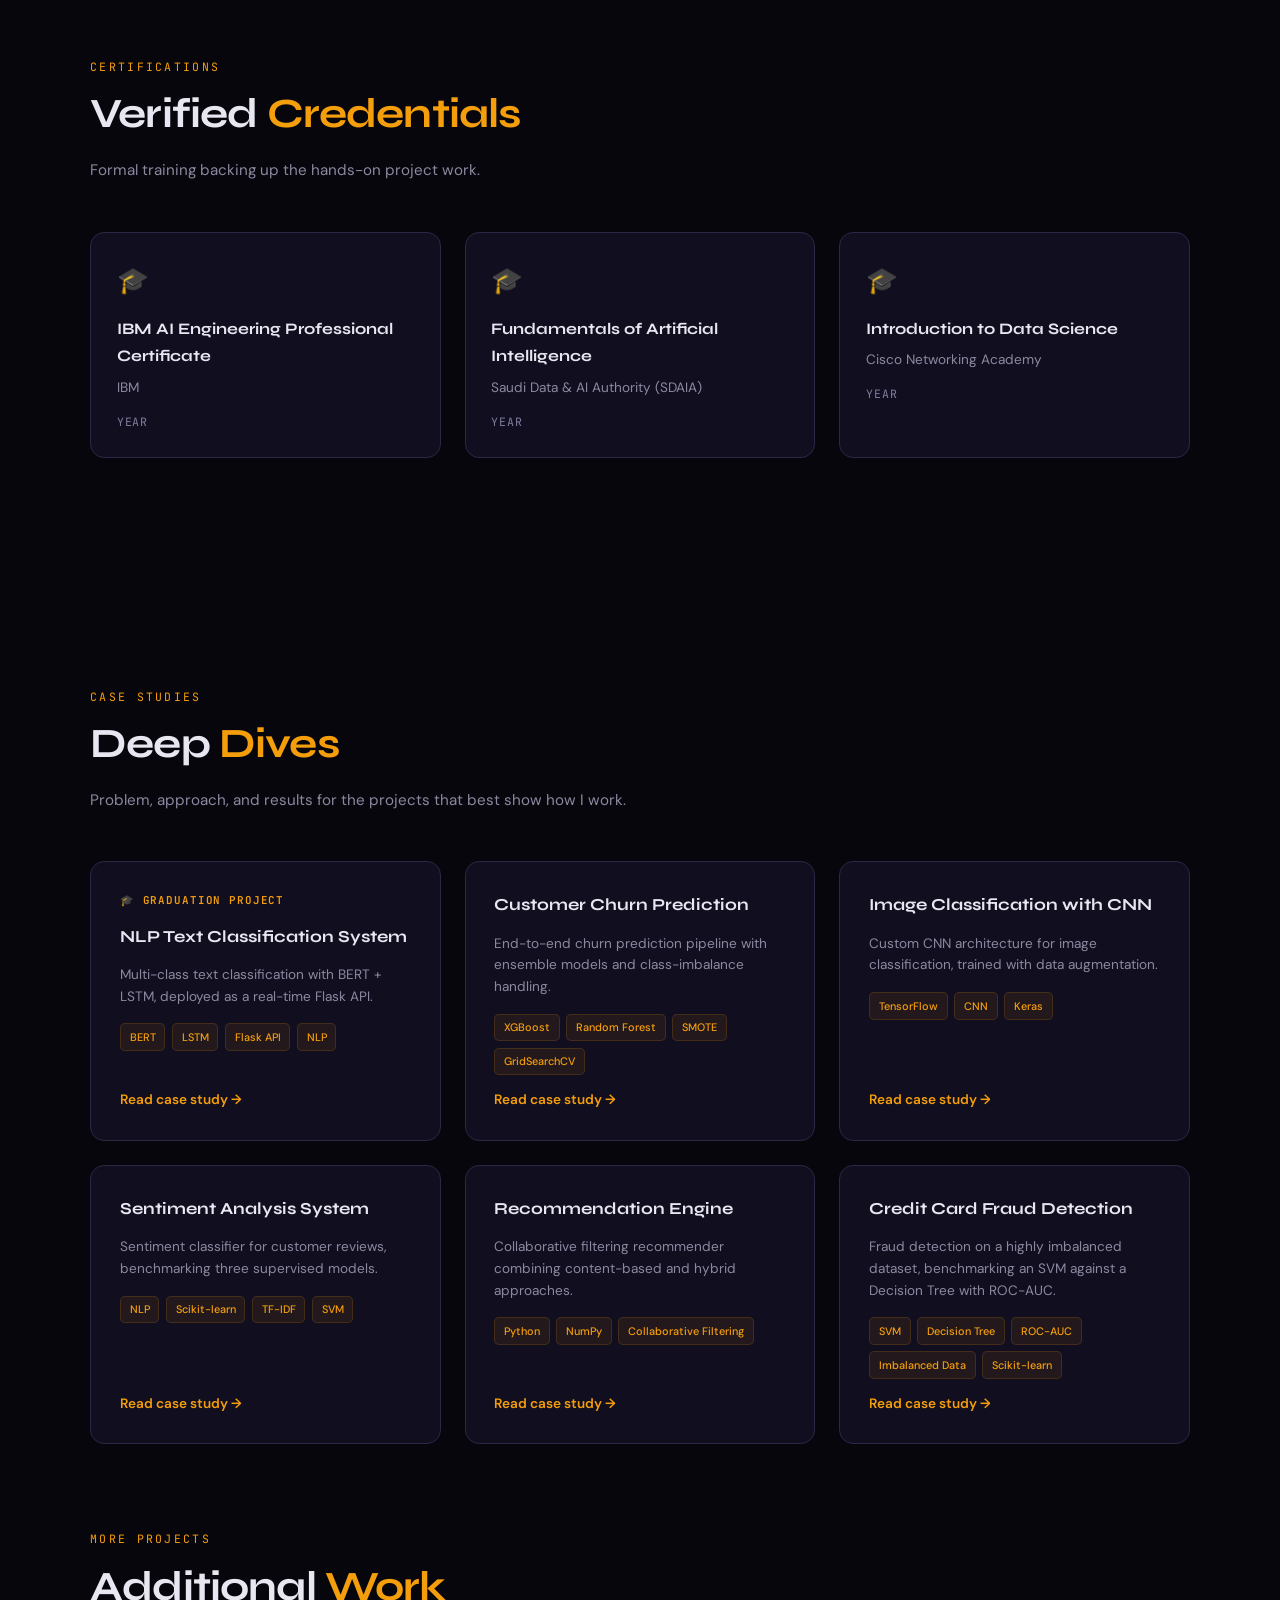
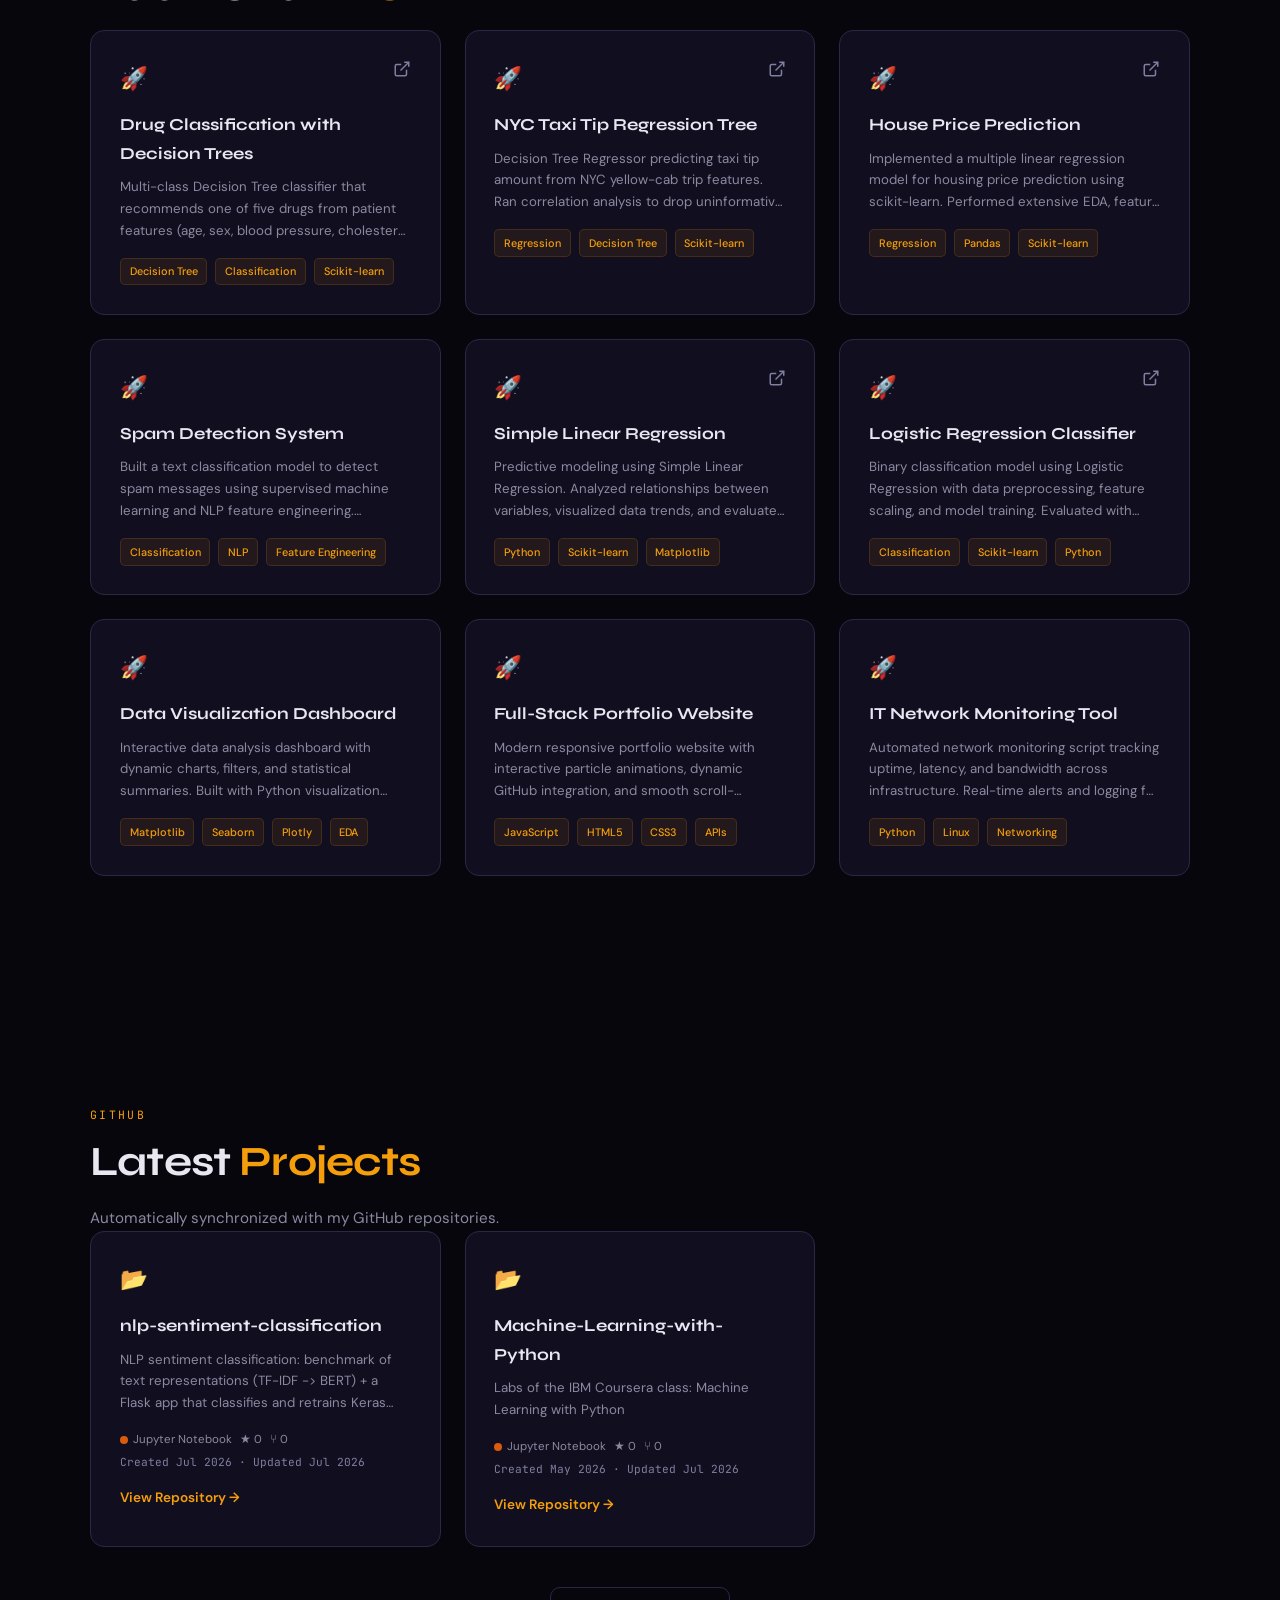
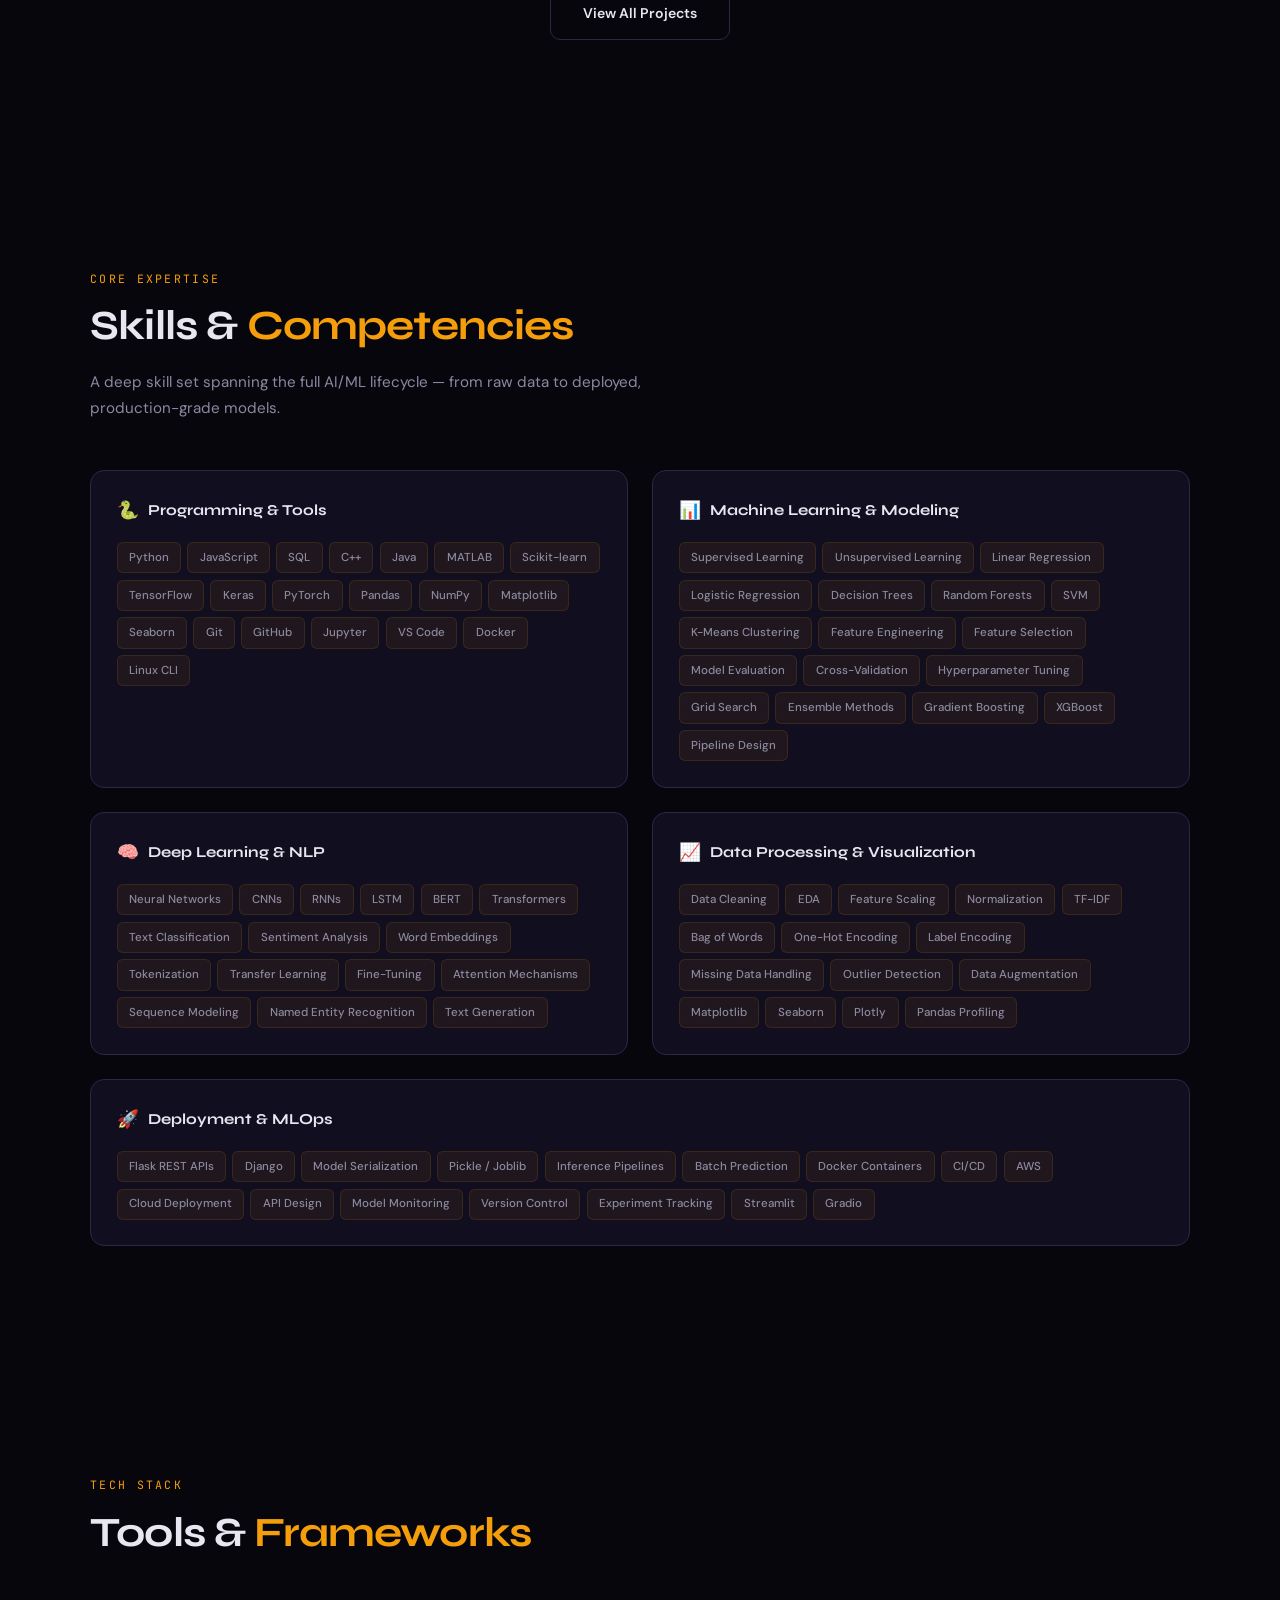
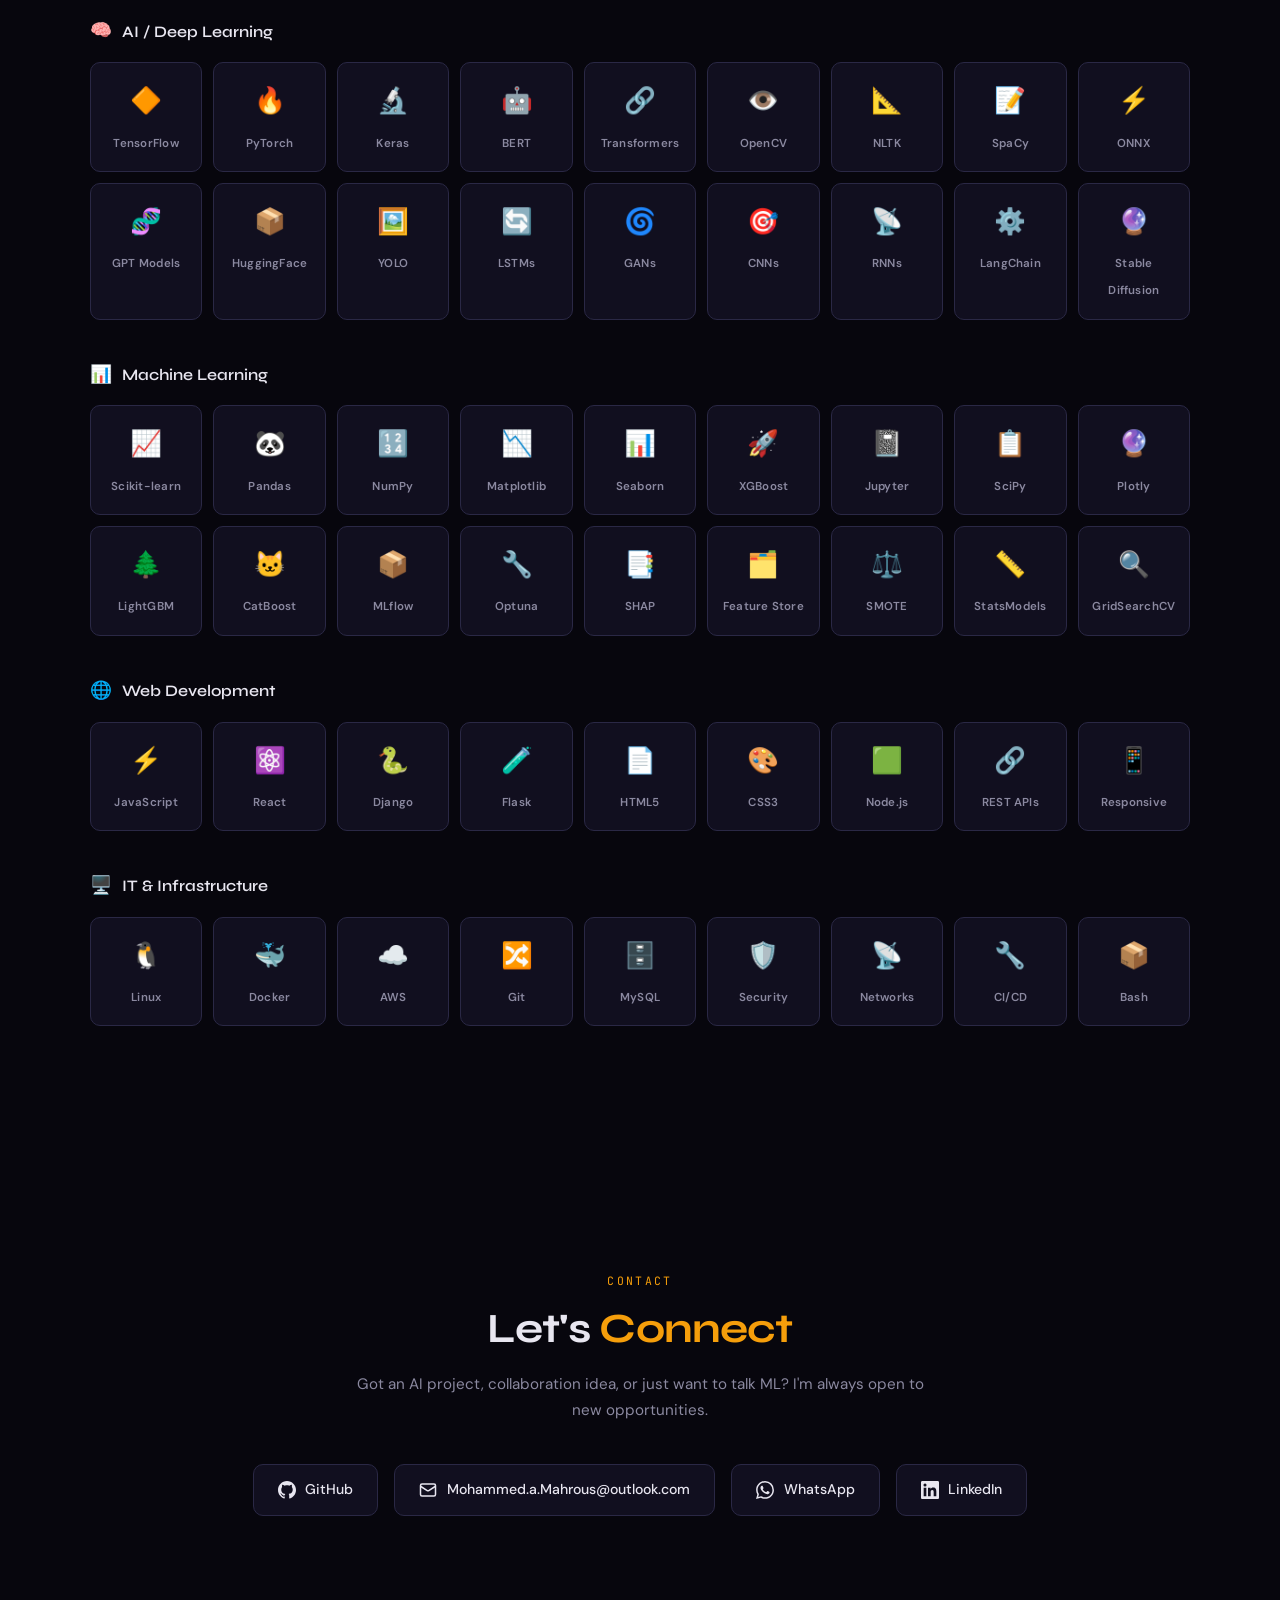
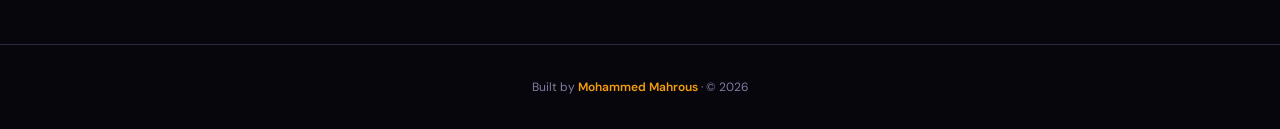
==== commit 2a5eaf78: "@ Link NLP case study to its source repo Adds repoUrl for the graduation project now that the code i" ====
--- a/index.html
+++ b/index.html
@@ -384,6 +384,16 @@
         <div class="project-header">
           <span class="project-icon" aria-hidden="true">📂</span>
         </div>
+        <h3 class="project-name">nlp-sentiment-classification</h3>
+        <p class="project-desc">NLP sentiment classification: benchmark of text representations (TF-IDF -> BERT) + a Flask app that classifies and retrains Keras models.</p>
+        <div class="project-meta"><span class="project-lang"><span class="lang-dot" aria-hidden="true" style="background:#DA5B0B"></span>Jupyter Notebook</span><span class="project-stat">★ 0</span><span class="project-stat">⑂ 0</span></div>
+        <p class="project-dates">Created Jul 2026 · Updated Jul 2026</p>
+        <a href="https://github.com/ReanuxM/nlp-sentiment-classification" target="_blank" rel="noopener" class="case-study-link" aria-label="View nlp-sentiment-classification repository on GitHub">View Repository →</a>
+      </div>
+      <div class="project-card reveal reveal-d2">
+        <div class="project-header">
+          <span class="project-icon" aria-hidden="true">📂</span>
+        </div>
         <h3 class="project-name">Machine-Learning-with-Python</h3>
         <p class="project-desc">Labs of the IBM Coursera class: Machine Learning with Python</p>
         <div class="project-meta"><span class="project-lang"><span class="lang-dot" aria-hidden="true" style="background:#DA5B0B"></span>Jupyter Notebook</span><span class="project-stat">★ 0</span><span class="project-stat">⑂ 0</span></div>
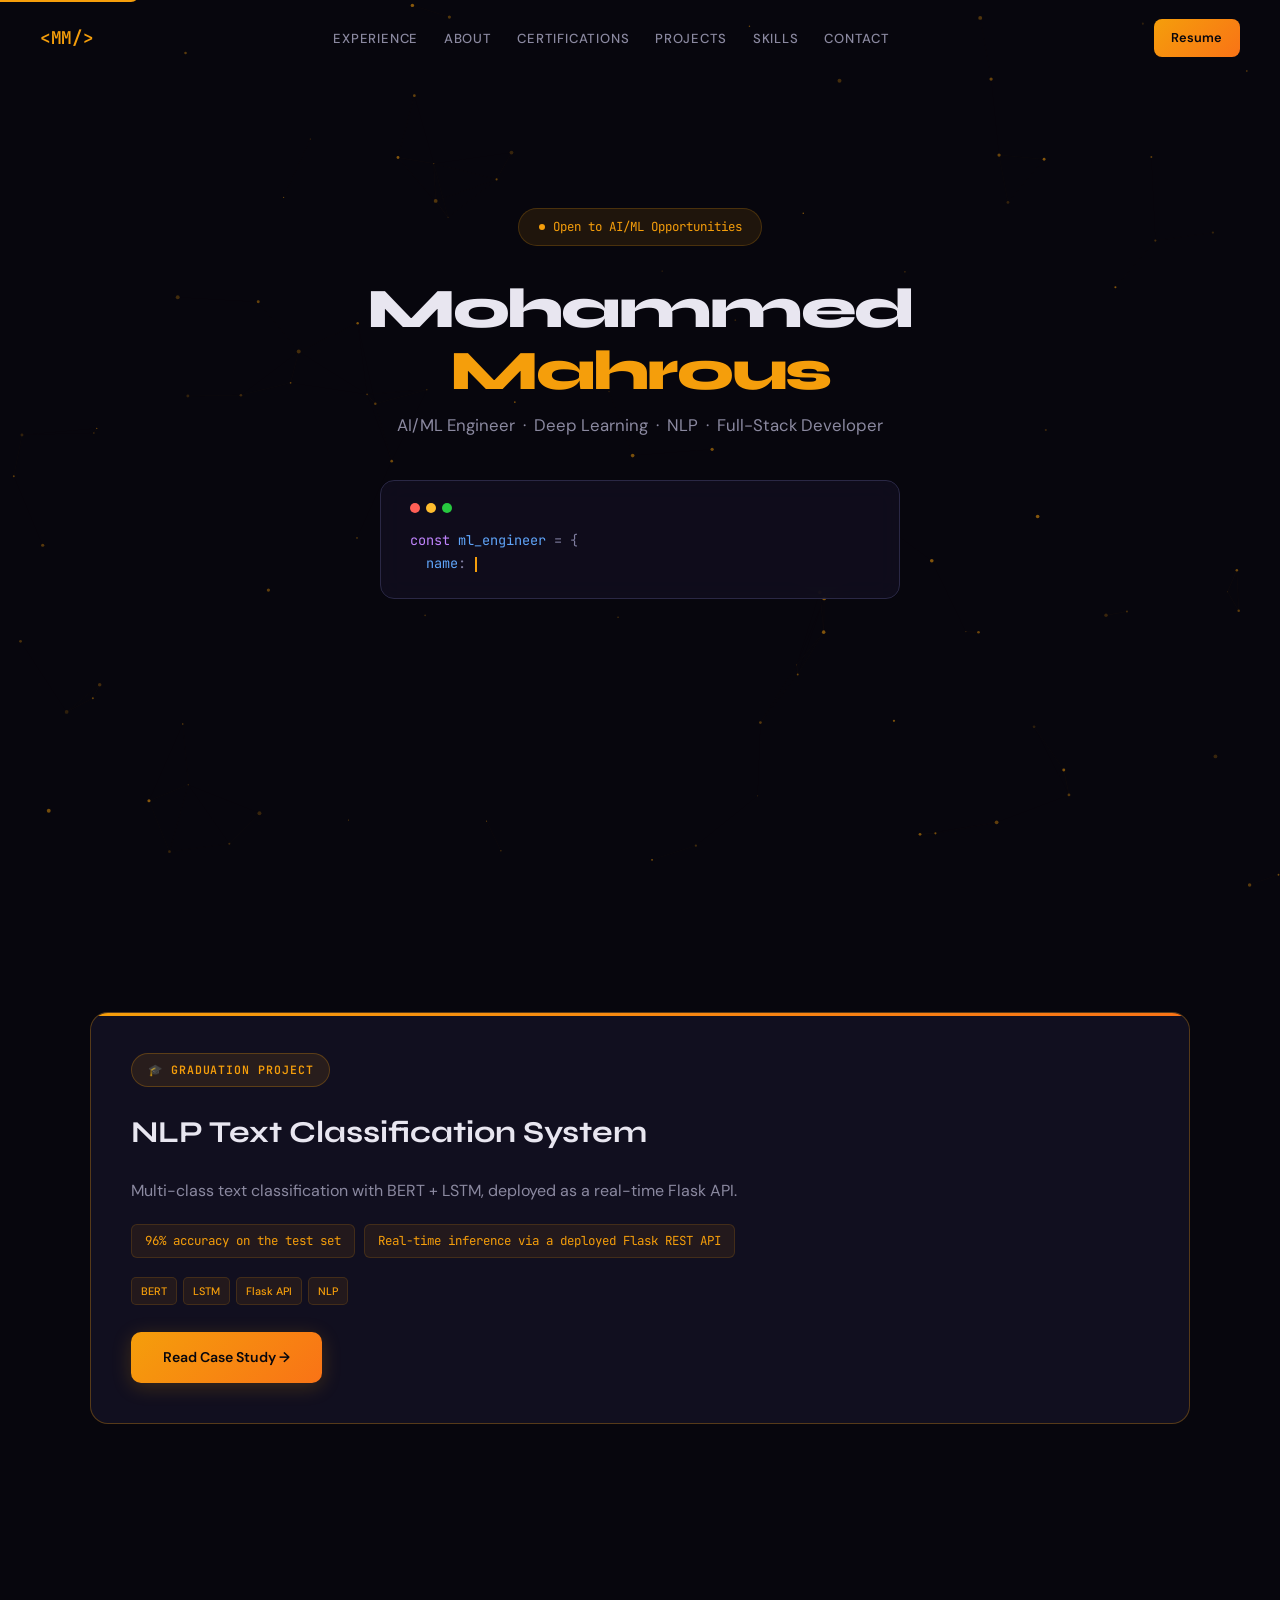
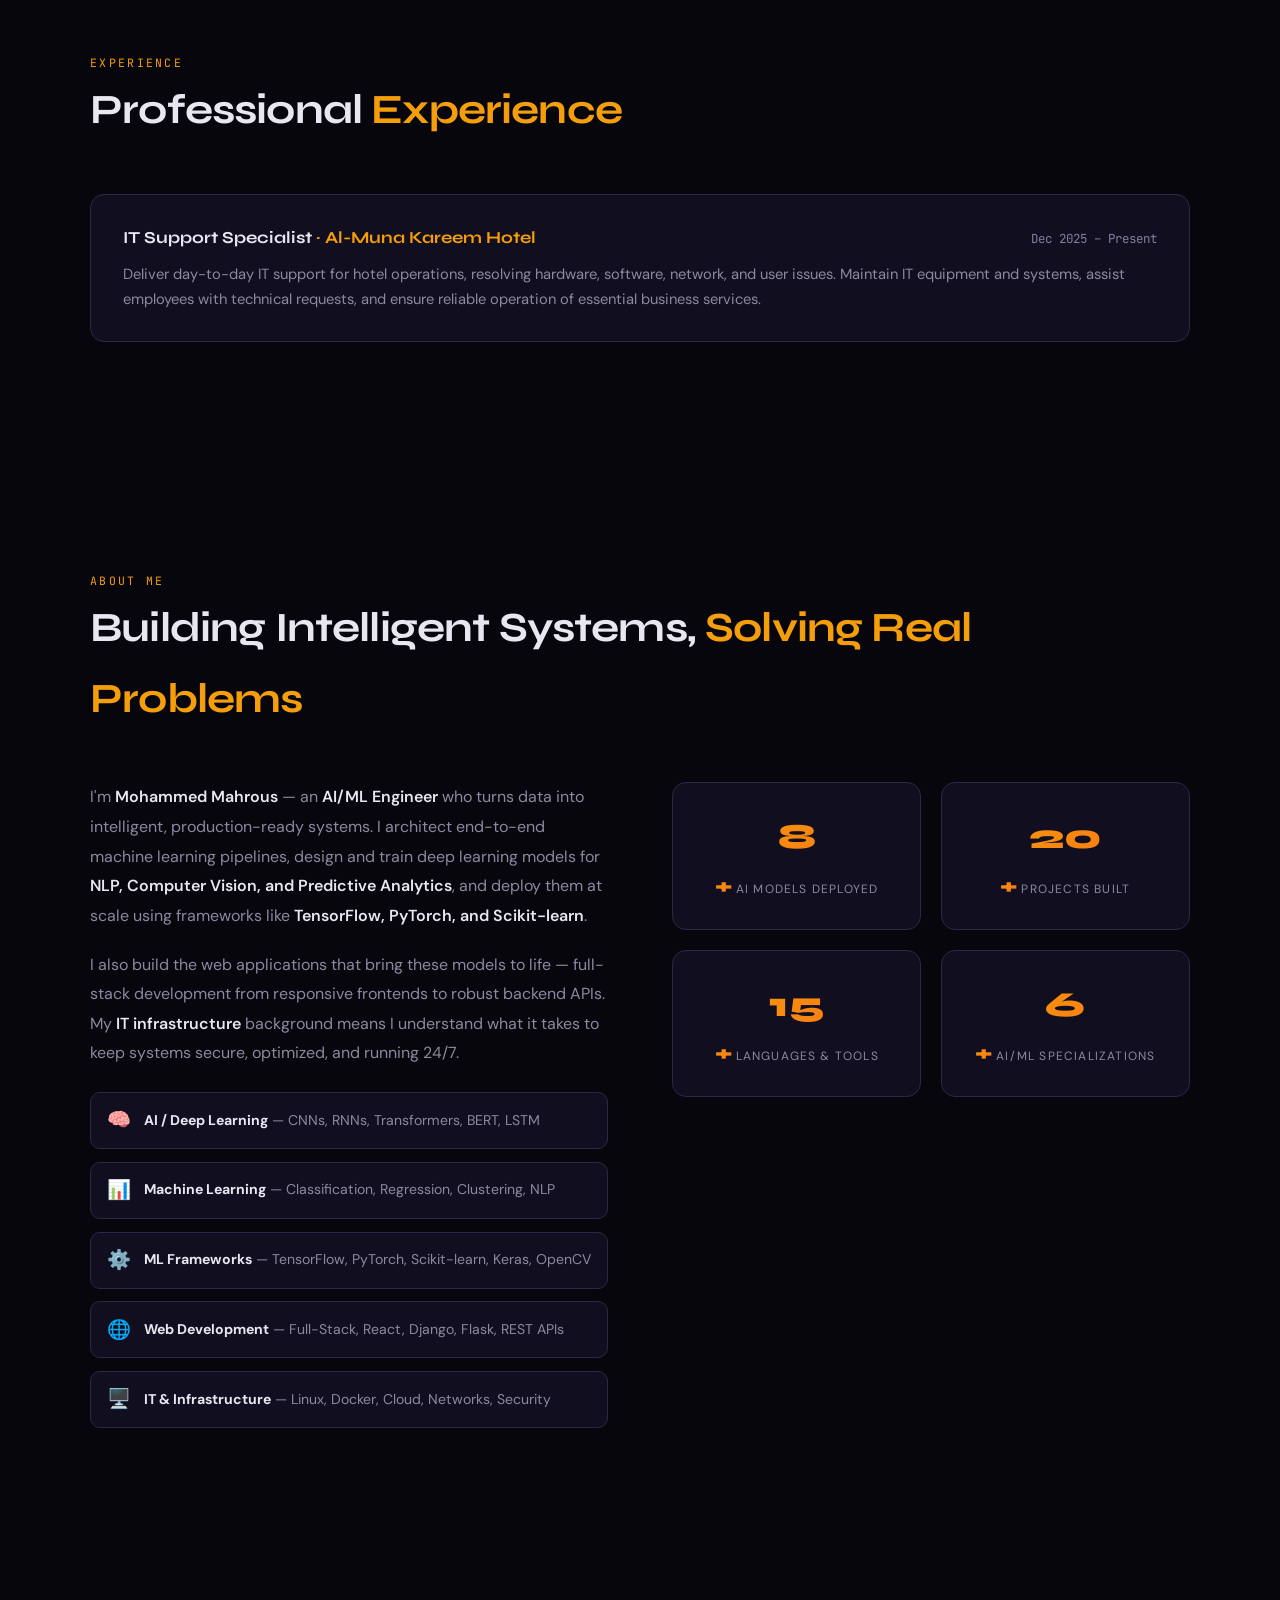
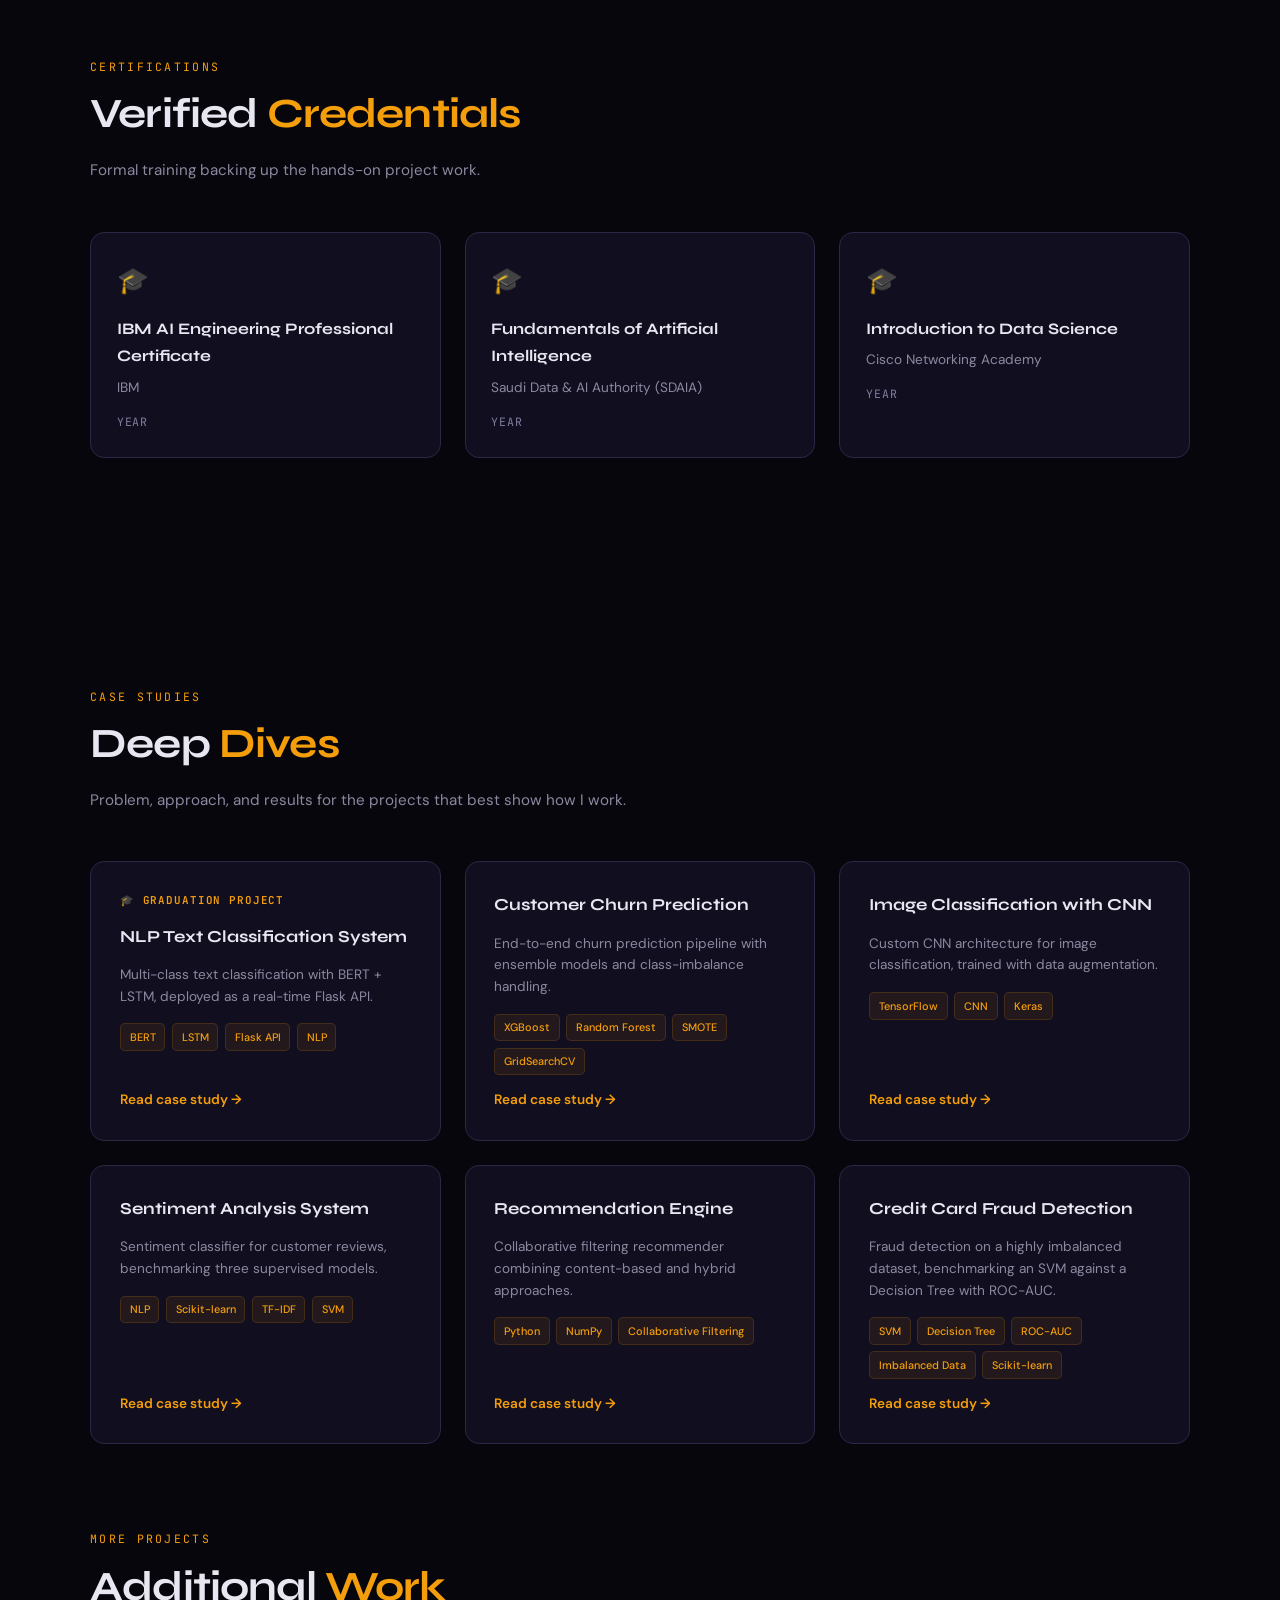
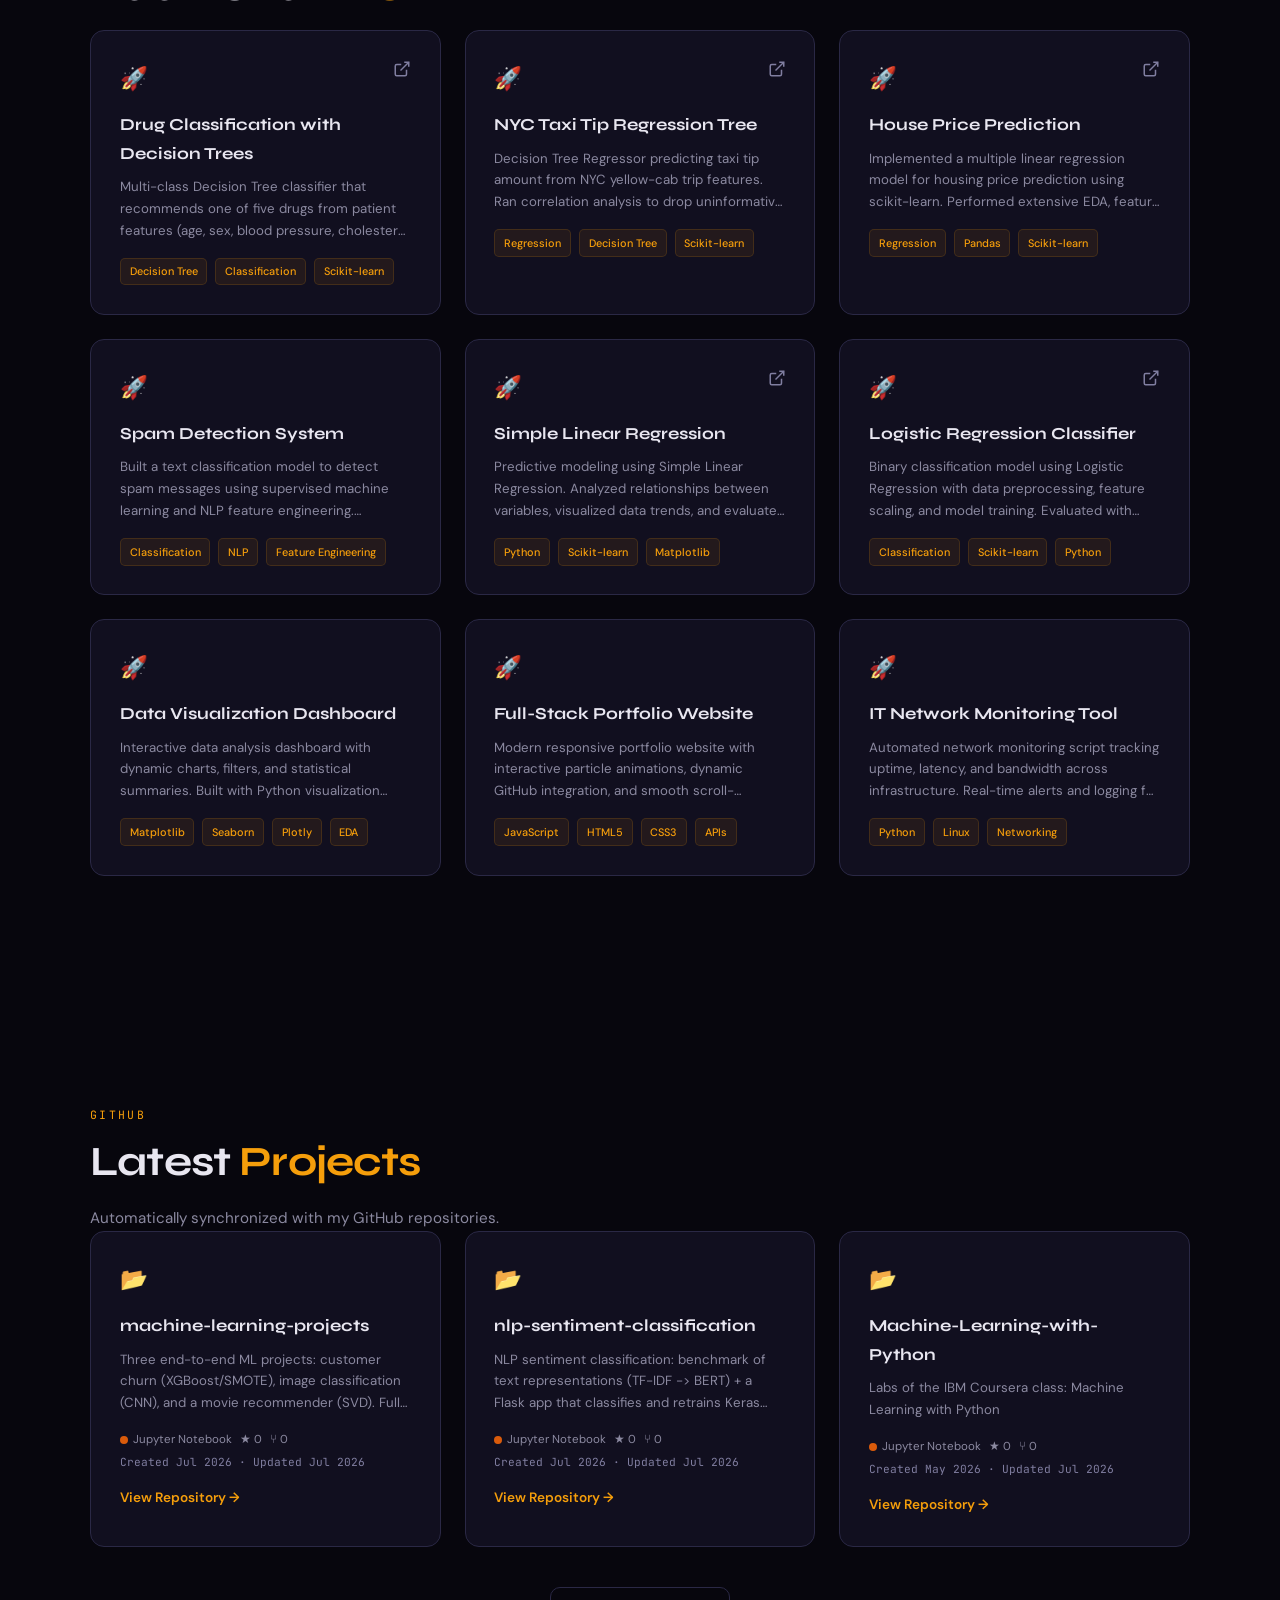
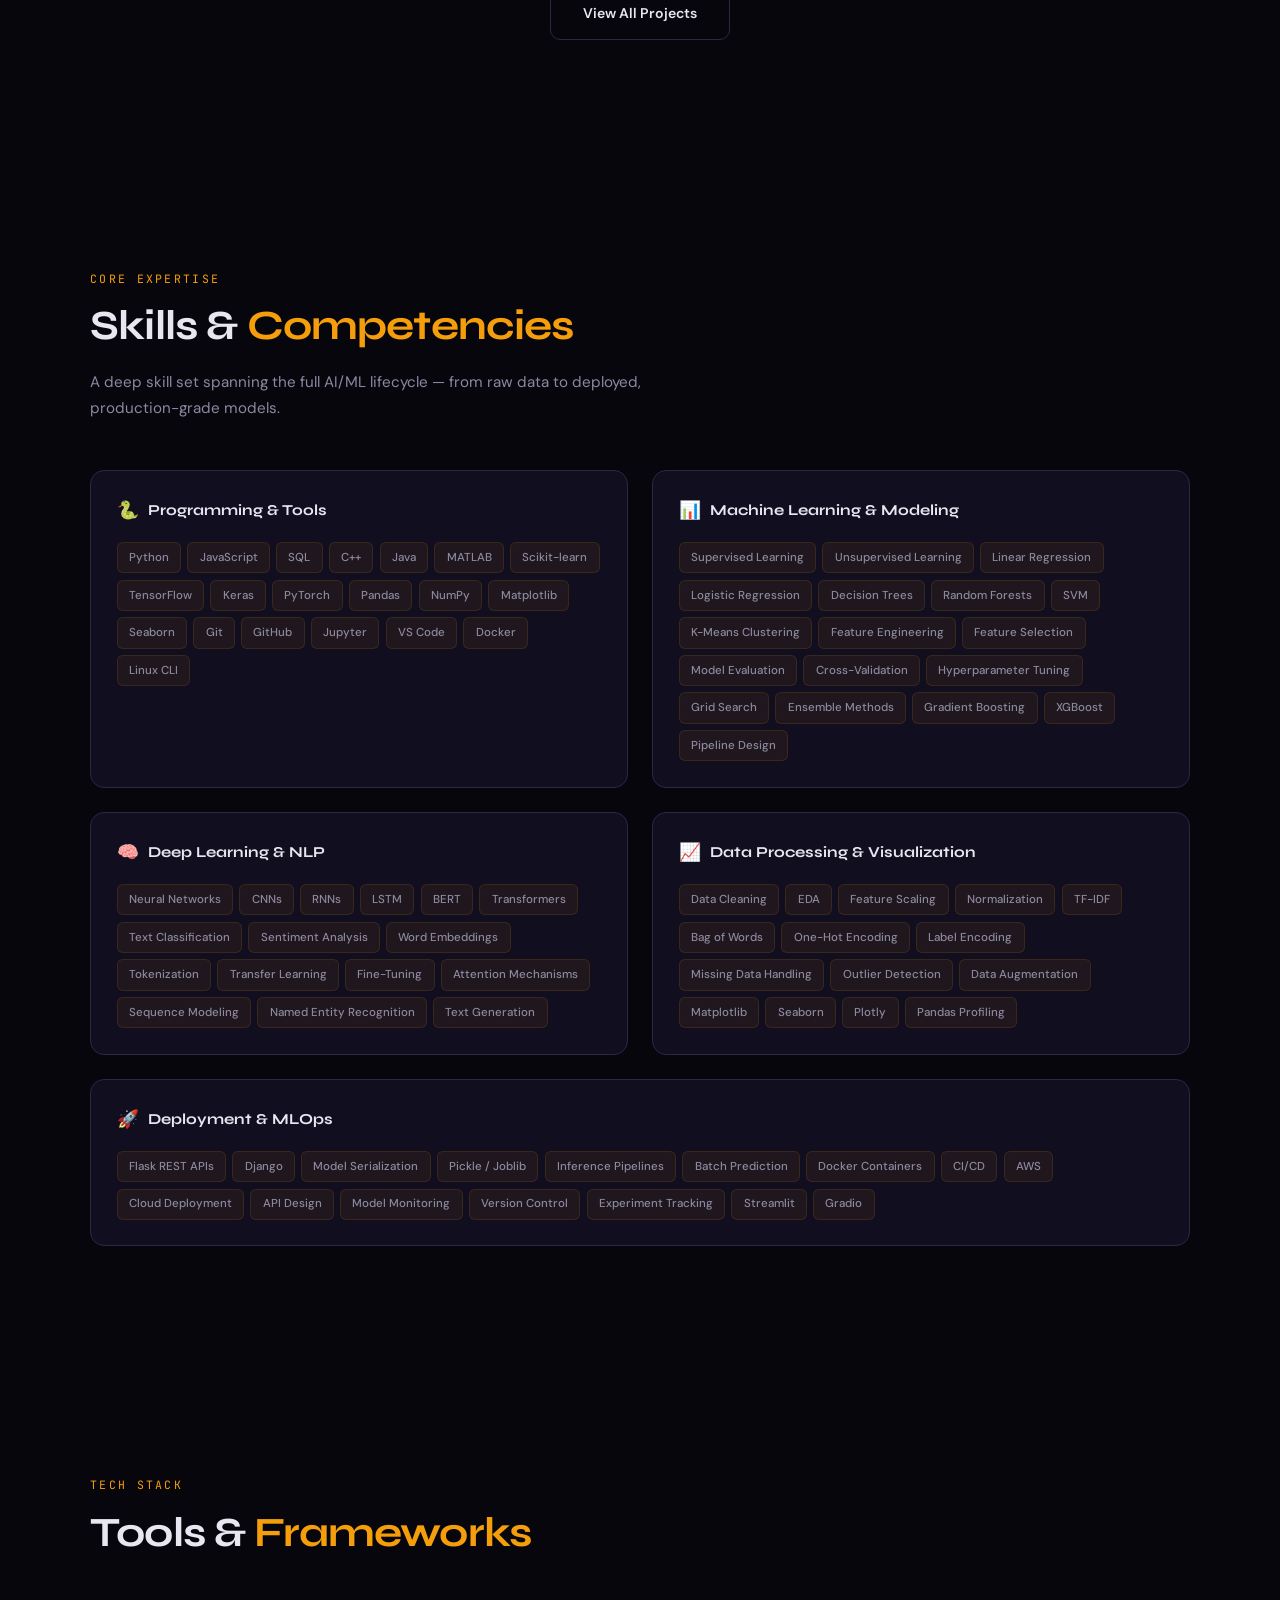
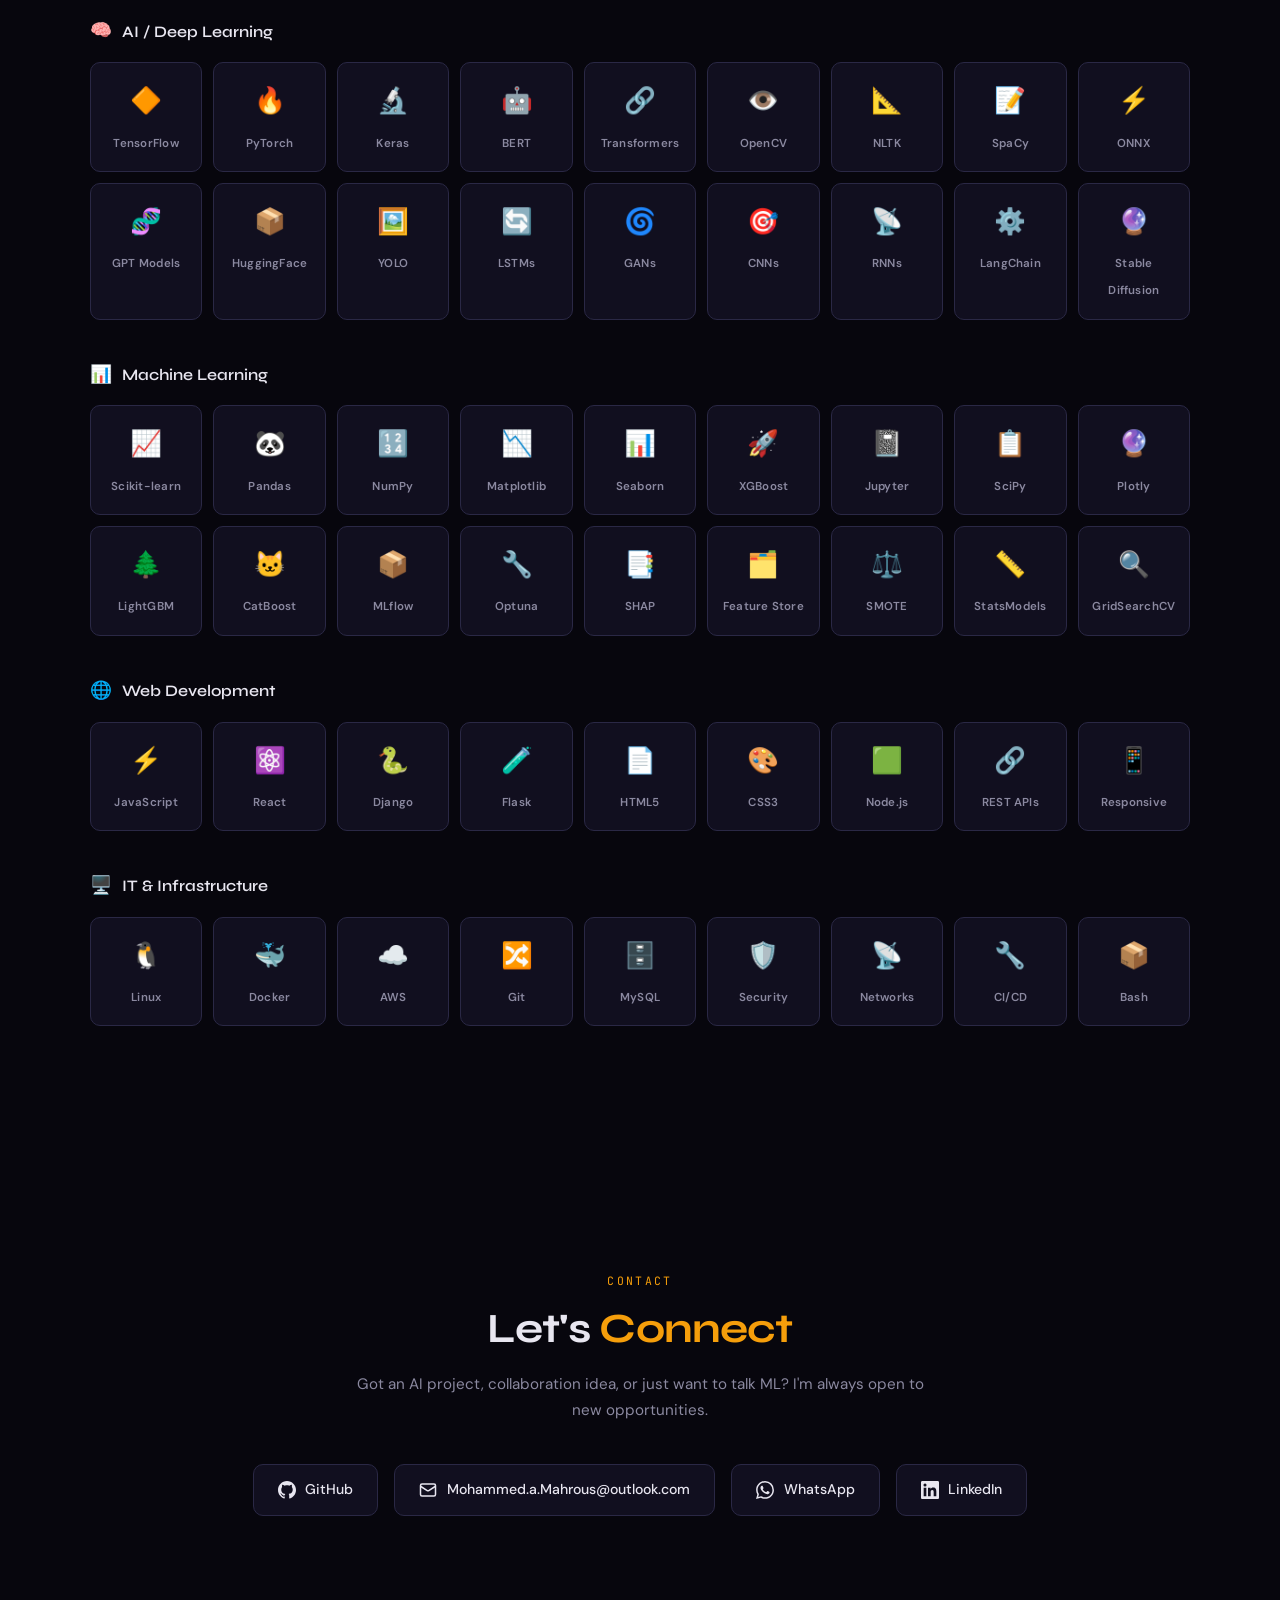
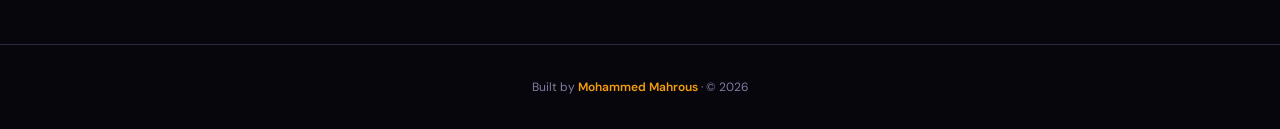
==== commit 004bd8c3: "@ Link churn, CNN, and recommender case studies to their code All three now point to ReanuxM/machine" ====
--- a/index.html
+++ b/index.html
@@ -384,13 +384,23 @@
         <div class="project-header">
           <span class="project-icon" aria-hidden="true">📂</span>
         </div>
+        <h3 class="project-name">machine-learning-projects</h3>
+        <p class="project-desc">Three end-to-end ML projects: customer churn (XGBoost/SMOTE), image classification (CNN), and a movie recommender (SVD). Fully executed notebooks.</p>
+        <div class="project-meta"><span class="project-lang"><span class="lang-dot" aria-hidden="true" style="background:#DA5B0B"></span>Jupyter Notebook</span><span class="project-stat">★ 0</span><span class="project-stat">⑂ 0</span></div>
+        <p class="project-dates">Created Jul 2026 · Updated Jul 2026</p>
+        <a href="https://github.com/ReanuxM/machine-learning-projects" target="_blank" rel="noopener" class="case-study-link" aria-label="View machine-learning-projects repository on GitHub">View Repository →</a>
+      </div>
+      <div class="project-card reveal reveal-d2">
+        <div class="project-header">
+          <span class="project-icon" aria-hidden="true">📂</span>
+        </div>
         <h3 class="project-name">nlp-sentiment-classification</h3>
         <p class="project-desc">NLP sentiment classification: benchmark of text representations (TF-IDF -> BERT) + a Flask app that classifies and retrains Keras models.</p>
         <div class="project-meta"><span class="project-lang"><span class="lang-dot" aria-hidden="true" style="background:#DA5B0B"></span>Jupyter Notebook</span><span class="project-stat">★ 0</span><span class="project-stat">⑂ 0</span></div>
         <p class="project-dates">Created Jul 2026 · Updated Jul 2026</p>
         <a href="https://github.com/ReanuxM/nlp-sentiment-classification" target="_blank" rel="noopener" class="case-study-link" aria-label="View nlp-sentiment-classification repository on GitHub">View Repository →</a>
       </div>
-      <div class="project-card reveal reveal-d2">
+      <div class="project-card reveal reveal-d3">
         <div class="project-header">
           <span class="project-icon" aria-hidden="true">📂</span>
         </div>
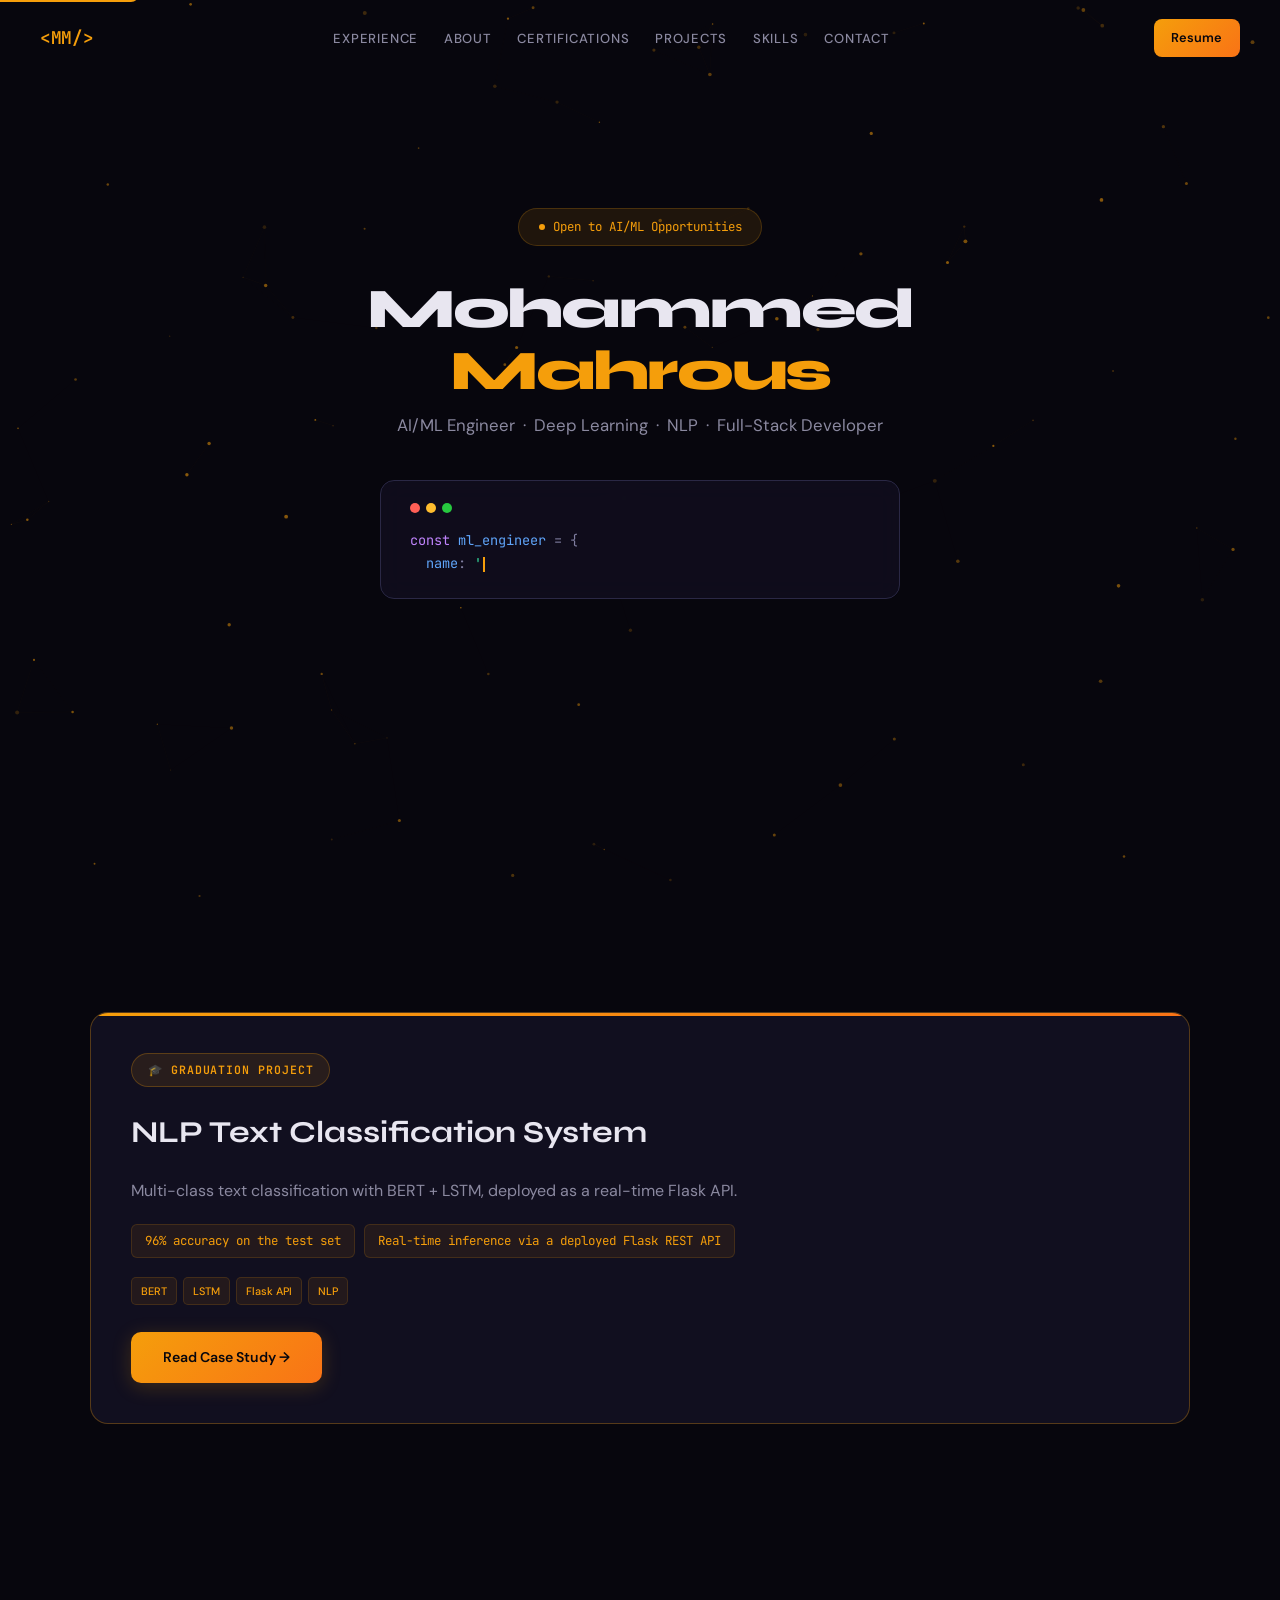
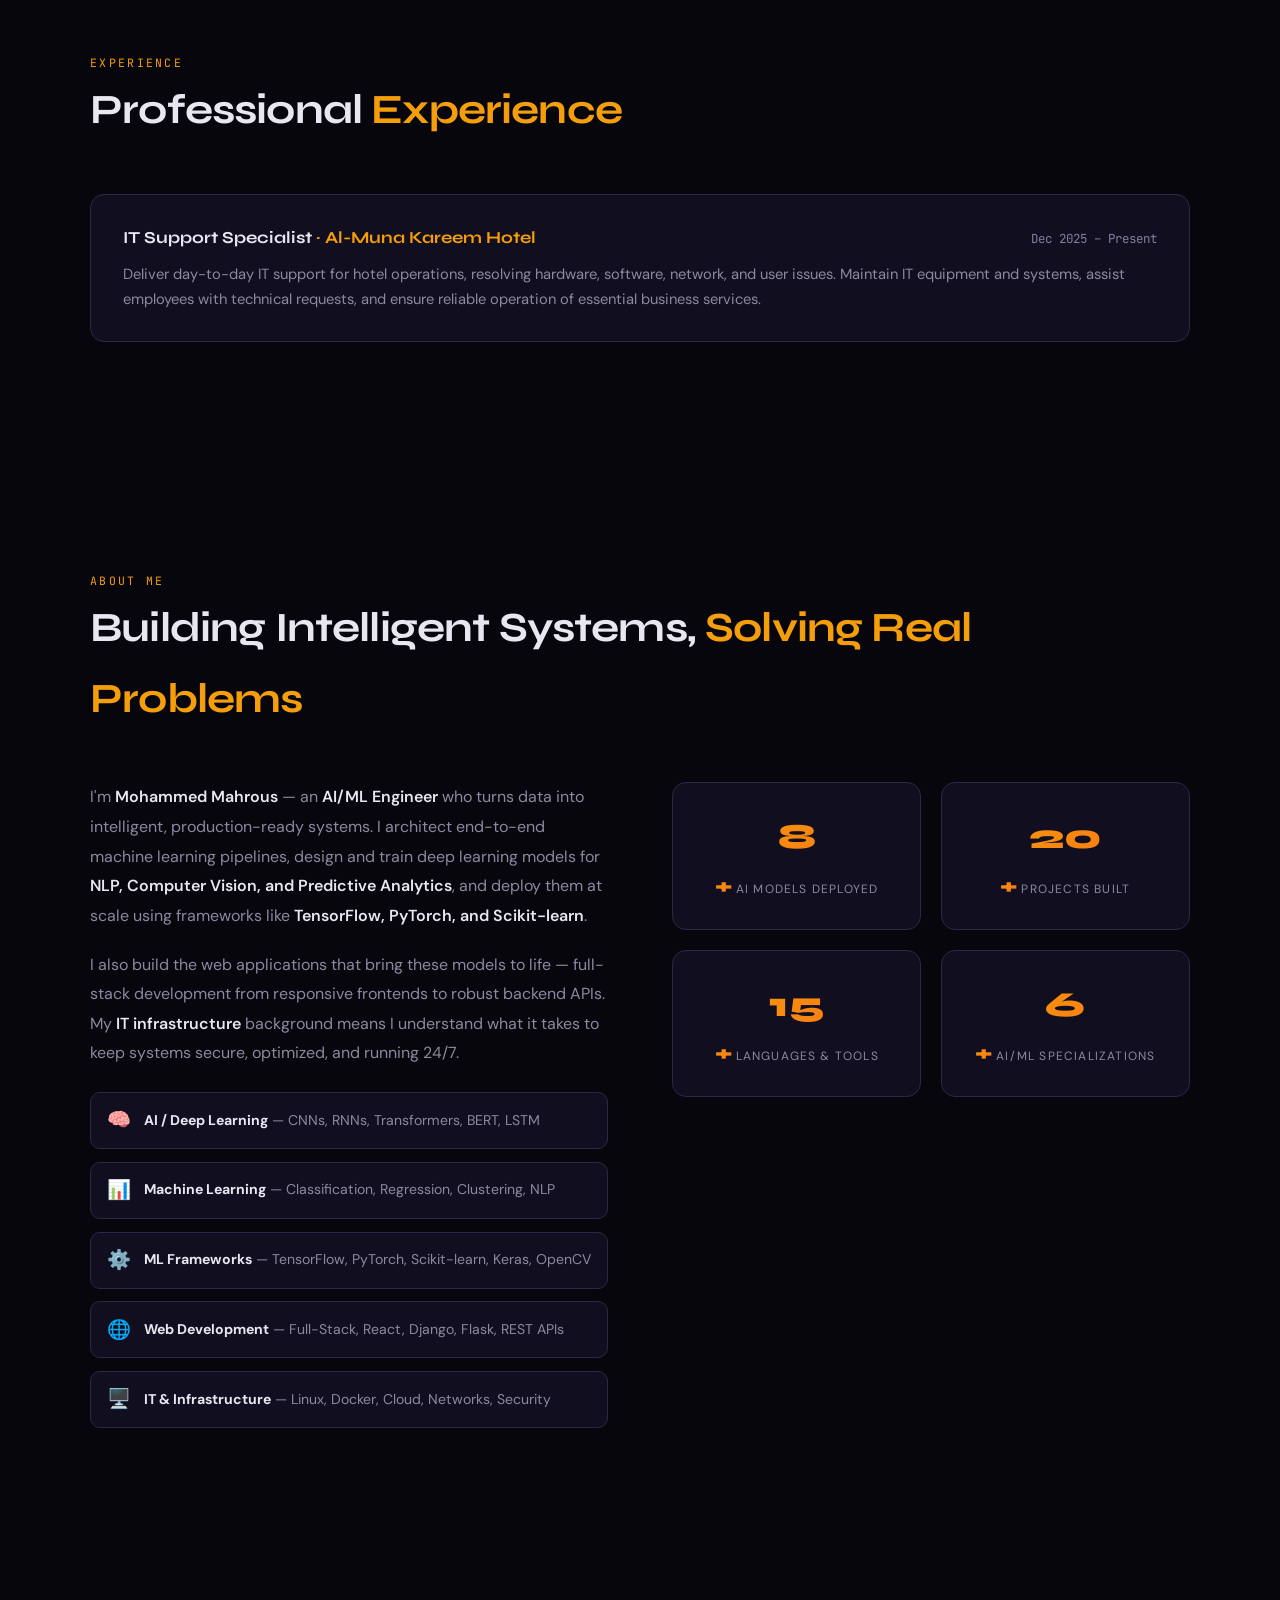
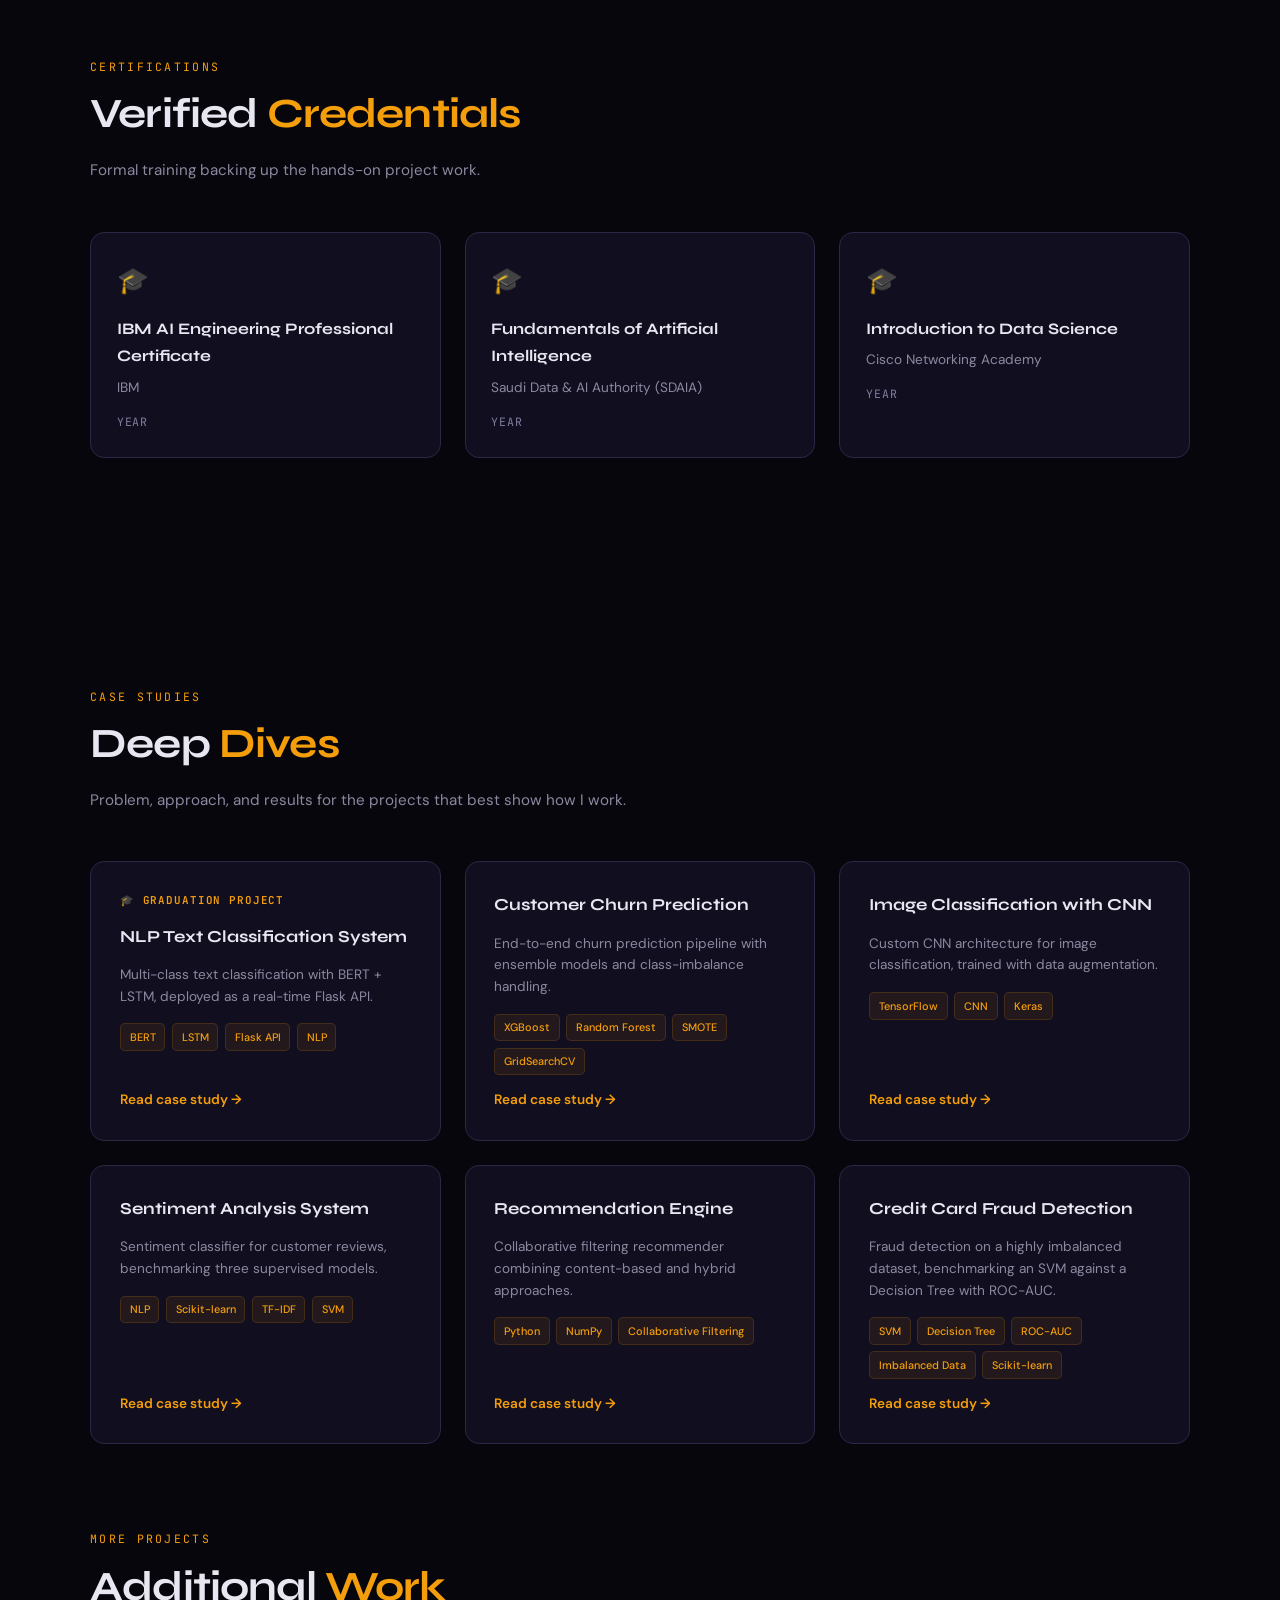
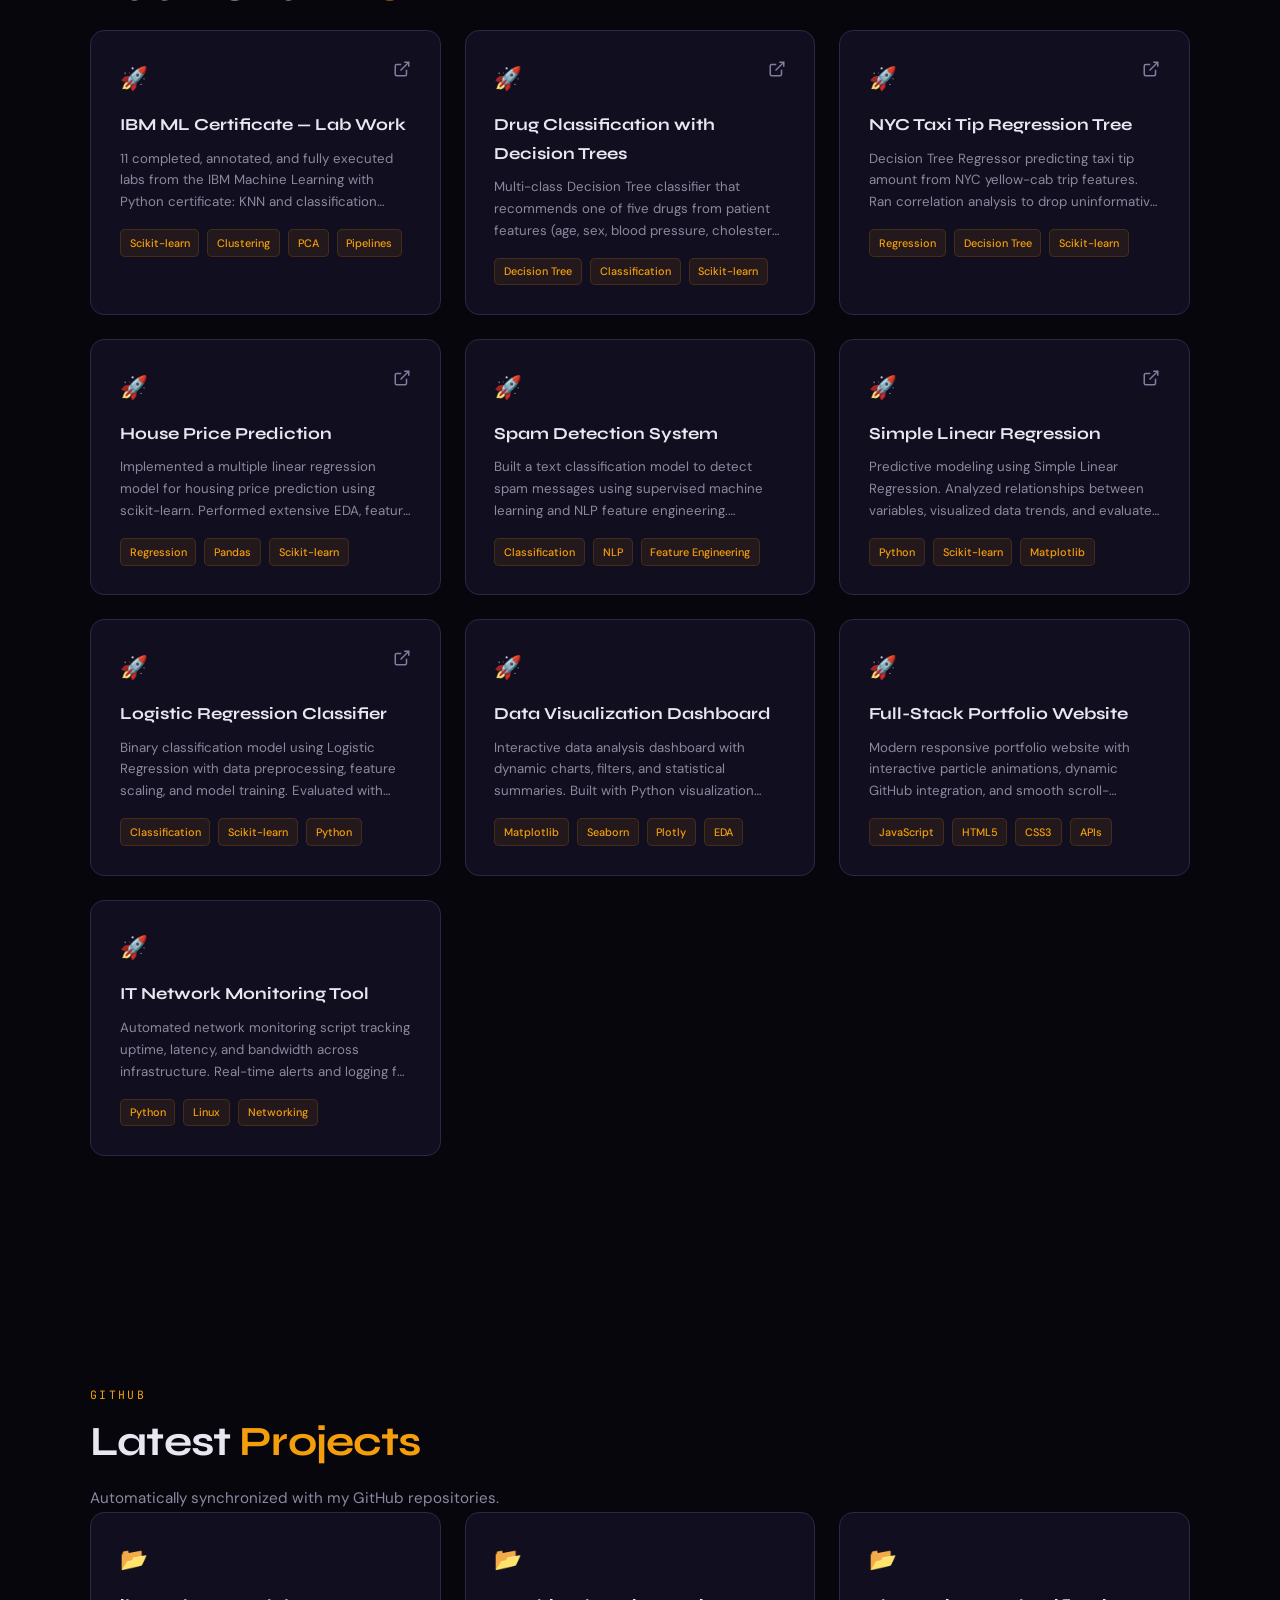
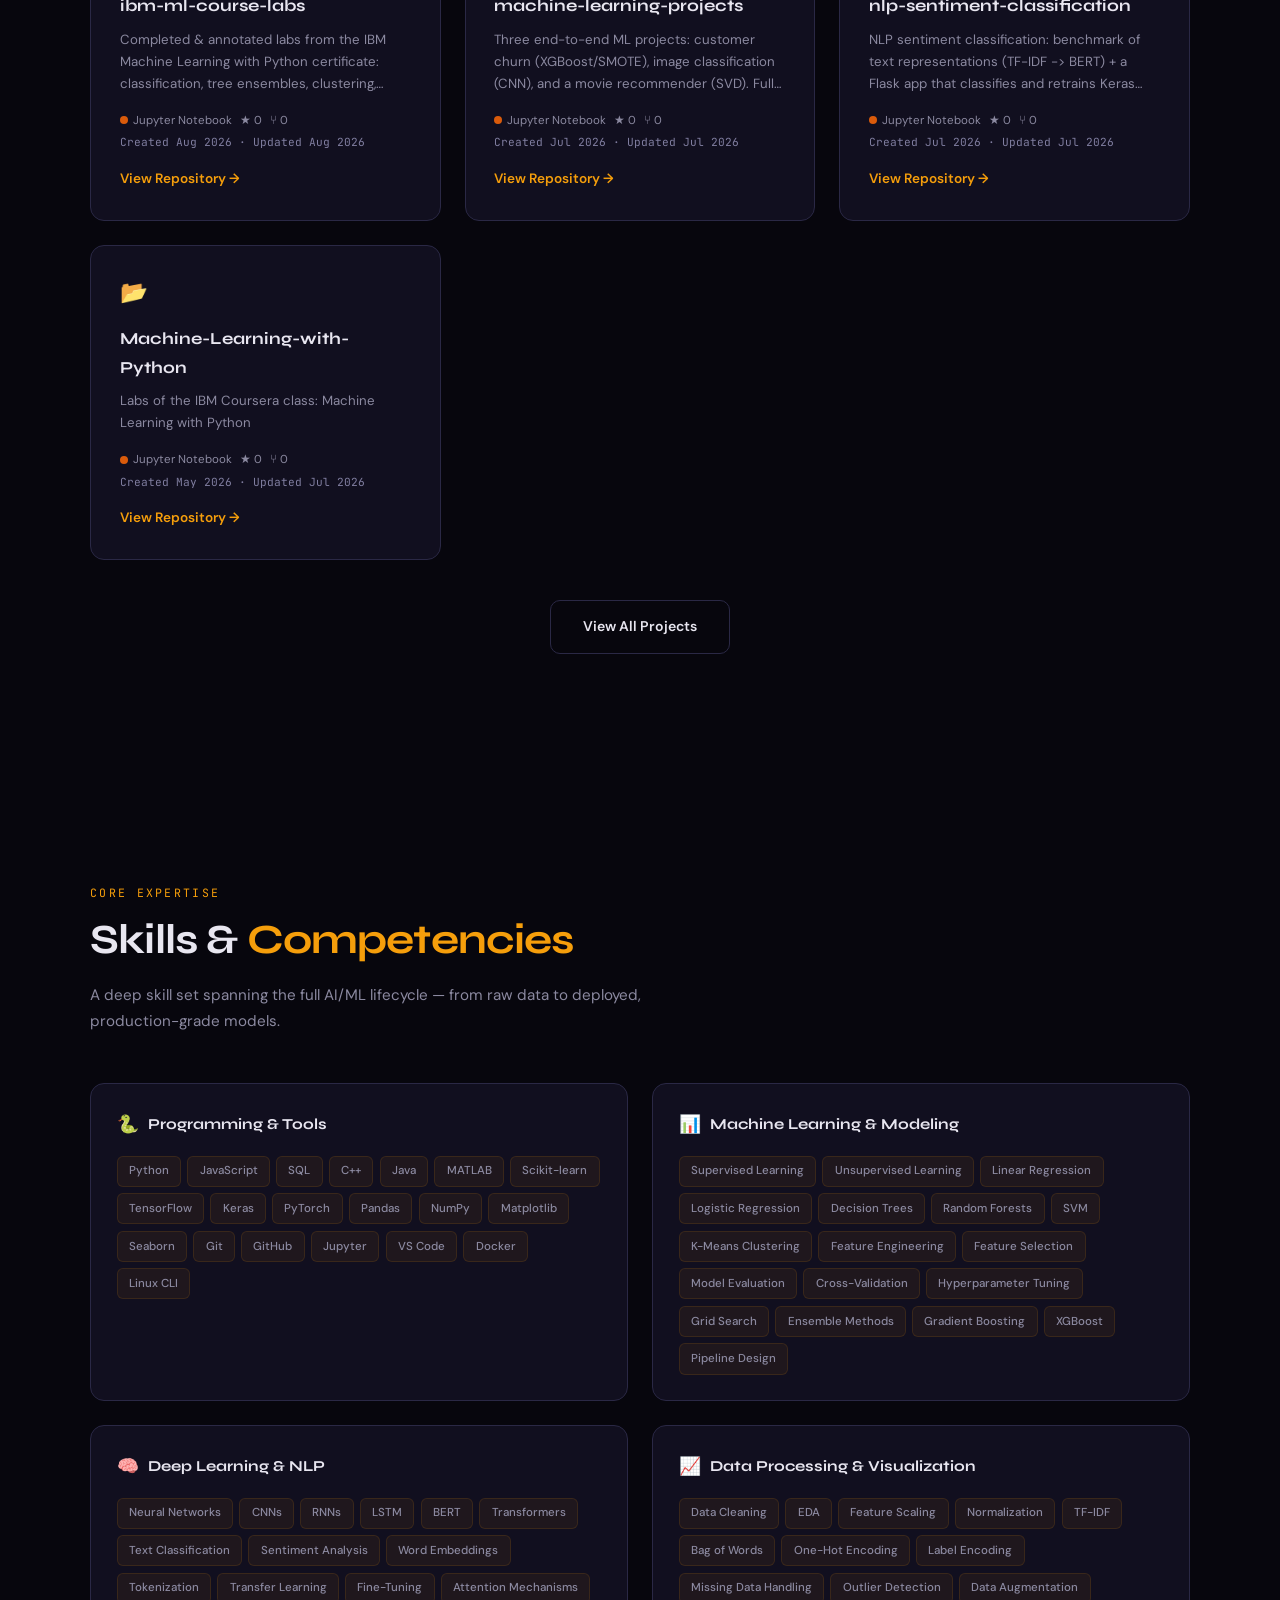
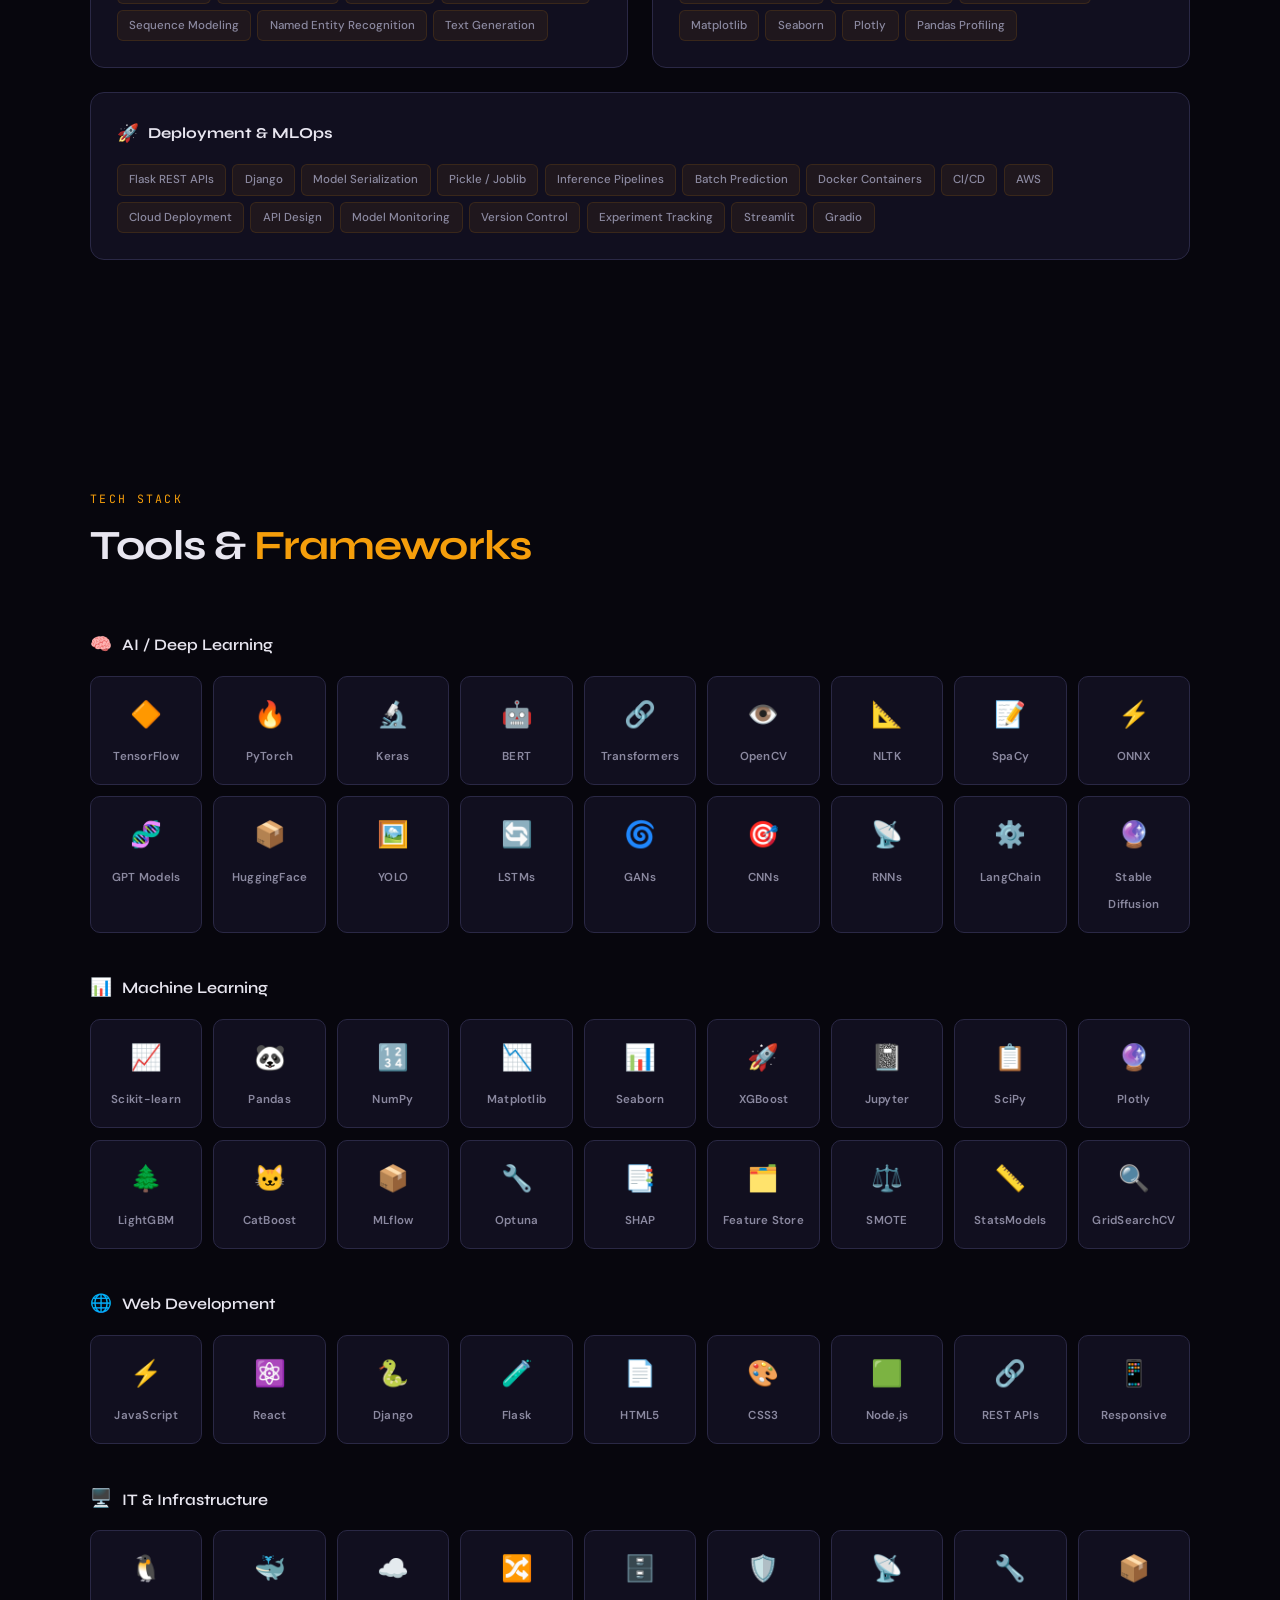
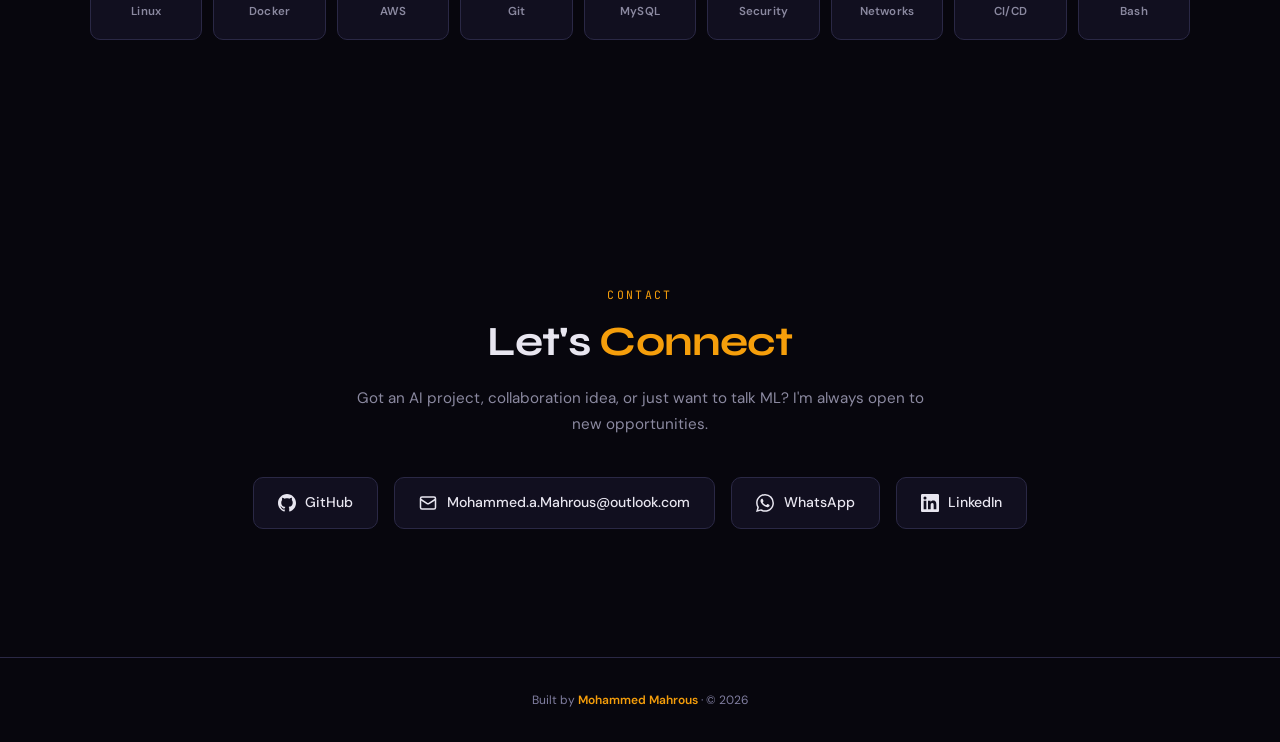
==== commit 16132860: "@ Add IBM ML Certificate lab work to portfolio Links the ibm-ml-course-labs repo (11 completed cours" ====
--- a/index.html
+++ b/index.html
@@ -287,6 +287,15 @@
       <div class="project-card reveal">
         <div class="project-header">
           <span class="project-icon" aria-hidden="true">🚀</span>
+          <div class="project-links"><a href="https://github.com/ReanuxM/ibm-ml-course-labs" target="_blank" rel="noopener"><svg width="18" height="18" viewBox="0 0 24 24" fill="none" stroke="currentColor" stroke-width="2"><path d="M18 13v6a2 2 0 0 1-2 2H5a2 2 0 0 1-2-2V8a2 2 0 0 1 2-2h6"/><polyline points="15 3 21 3 21 9"/><line x1="10" y1="14" x2="21" y2="3"/></svg></a></div>
+        </div>
+        <h3 class="project-name">IBM ML Certificate — Lab Work</h3>
+        <p class="project-desc">11 completed, annotated, and fully executed labs from the IBM Machine Learning with Python certificate: KNN and classification metrics, Random Forest vs XGBoost, Ridge/Lasso regularization, K-Means / DBSCAN / HDBSCAN clustering, PCA / t-SNE / UMAP, and Scikit-learn pipelines with GridSearchCV. Organized by topic, with attribution to the original IBM materials.</p>
+        <div class="project-meta"><span class="project-tag">Scikit-learn</span><span class="project-tag">Clustering</span><span class="project-tag">PCA</span><span class="project-tag">Pipelines</span></div>
+      </div>
+      <div class="project-card reveal">
+        <div class="project-header">
+          <span class="project-icon" aria-hidden="true">🚀</span>
           <div class="project-links"><a href="https://github.com/ReanuxM/Machine-Learning-with-Python/blob/main/Machine%20Learning%20with%20Python/Lab5_Decision_Tree/Drug_Classification_Decision_Tree.ipynb" target="_blank" rel="noopener"><svg width="18" height="18" viewBox="0 0 24 24" fill="none" stroke="currentColor" stroke-width="2"><path d="M18 13v6a2 2 0 0 1-2 2H5a2 2 0 0 1-2-2V8a2 2 0 0 1 2-2h6"/><polyline points="15 3 21 3 21 9"/><line x1="10" y1="14" x2="21" y2="3"/></svg></a></div>
         </div>
         <h3 class="project-name">Drug Classification with Decision Trees</h3>
@@ -381,6 +390,16 @@
     <div class="projects-grid">
 <!-- BUILD:LATEST_PROJECTS_START -->
       <div class="project-card reveal reveal-d1">
+        <div class="project-header">
+          <span class="project-icon" aria-hidden="true">📂</span>
+        </div>
+        <h3 class="project-name">ibm-ml-course-labs</h3>
+        <p class="project-desc">Completed & annotated labs from the IBM Machine Learning with Python certificate: classification, tree ensembles, clustering, PCA/t-SNE/UMAP, pipelines & tuning.</p>
+        <div class="project-meta"><span class="project-lang"><span class="lang-dot" aria-hidden="true" style="background:#DA5B0B"></span>Jupyter Notebook</span><span class="project-stat">★ 0</span><span class="project-stat">⑂ 0</span></div>
+        <p class="project-dates">Created Aug 2026 · Updated Aug 2026</p>
+        <a href="https://github.com/ReanuxM/ibm-ml-course-labs" target="_blank" rel="noopener" class="case-study-link" aria-label="View ibm-ml-course-labs repository on GitHub">View Repository →</a>
+      </div>
+      <div class="project-card reveal reveal-d2">
         <div class="project-header">
           <span class="project-icon" aria-hidden="true">📂</span>
         </div>
@@ -390,7 +409,7 @@
         <p class="project-dates">Created Jul 2026 · Updated Jul 2026</p>
         <a href="https://github.com/ReanuxM/machine-learning-projects" target="_blank" rel="noopener" class="case-study-link" aria-label="View machine-learning-projects repository on GitHub">View Repository →</a>
       </div>
-      <div class="project-card reveal reveal-d2">
+      <div class="project-card reveal reveal-d3">
         <div class="project-header">
           <span class="project-icon" aria-hidden="true">📂</span>
         </div>
@@ -400,7 +419,7 @@
         <p class="project-dates">Created Jul 2026 · Updated Jul 2026</p>
         <a href="https://github.com/ReanuxM/nlp-sentiment-classification" target="_blank" rel="noopener" class="case-study-link" aria-label="View nlp-sentiment-classification repository on GitHub">View Repository →</a>
       </div>
-      <div class="project-card reveal reveal-d3">
+      <div class="project-card reveal reveal-d4">
         <div class="project-header">
           <span class="project-icon" aria-hidden="true">📂</span>
         </div>
